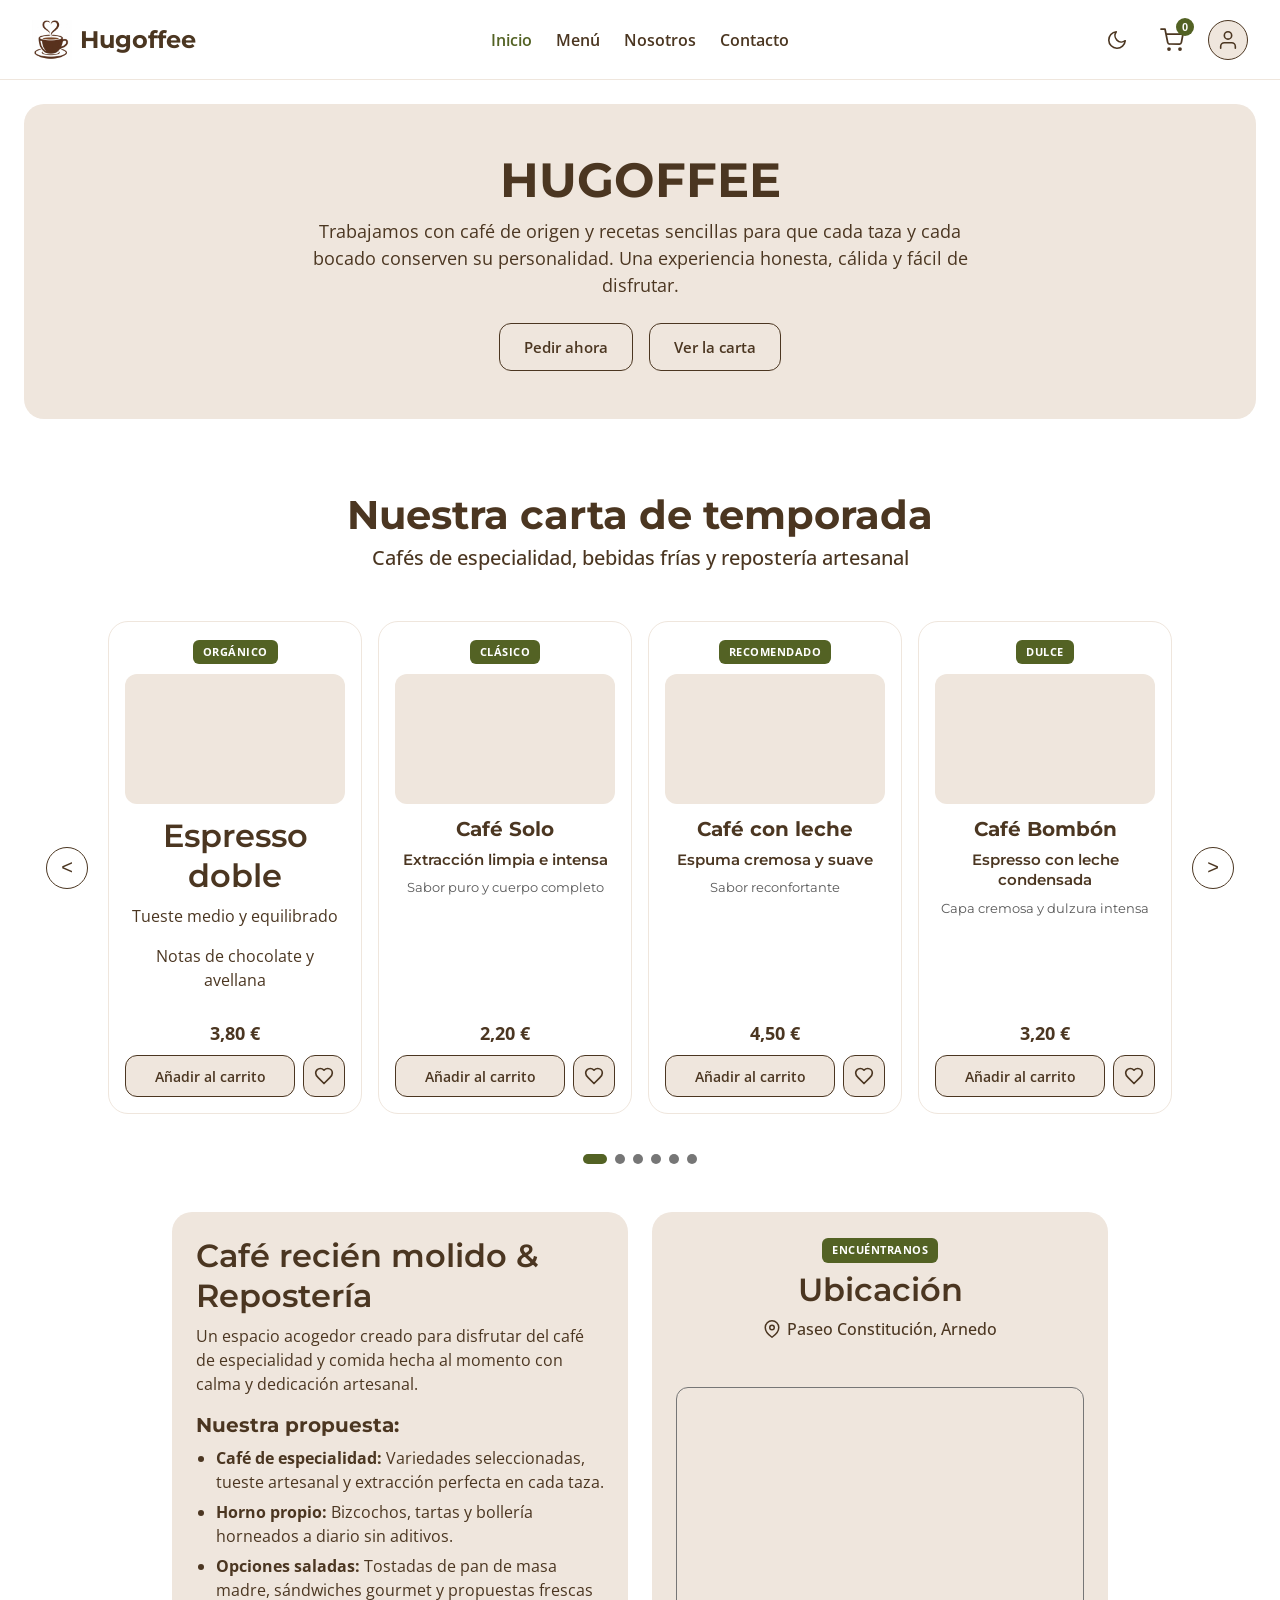
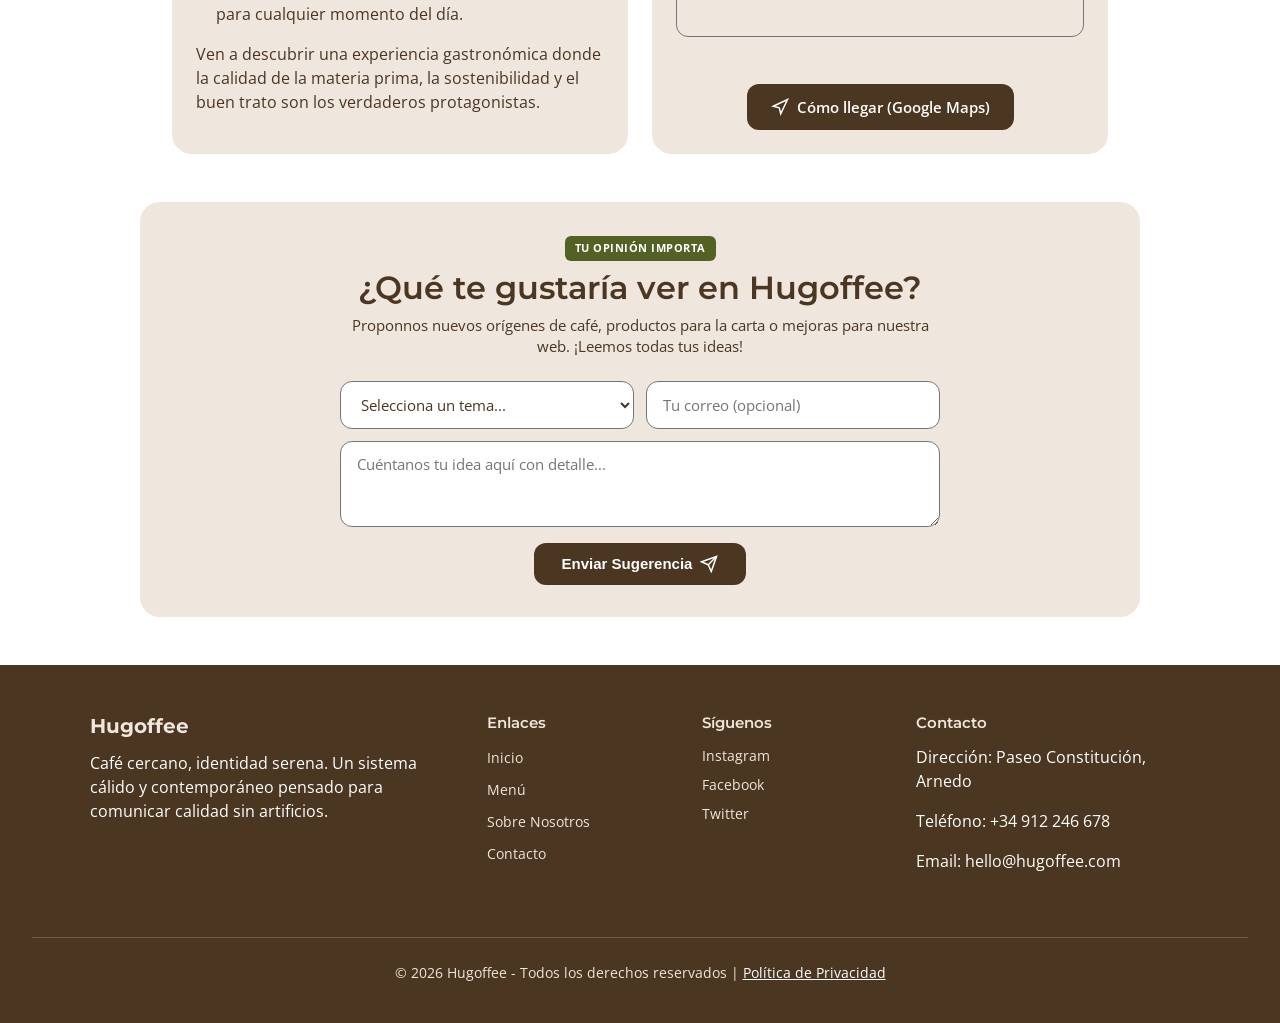
==== index.html @ 342b0dbc "aa to aaa" ====
<!doctype html>
<html lang="es">
  <head>
    <meta charset="UTF-8" />
    <meta name="viewport" content="width=device-width, initial-scale=1.0" />
    <meta
      name="description"
      content="Hugoffee: cafetería de especialidad en Arnedo con cafés de origen, repostería artesanal y opciones saladas."
    />
    <title>Hugoffee - Café cercano, identidad serena</title>
    <link rel="icon" href="/Imagenes/logo.jpg" type="image/x-icon" />
    <link rel="stylesheet" href="/css/styles.css" />
    <link rel="preconnect" href="https://fonts.googleapis.com" />
    <link rel="preconnect" href="https://fonts.gstatic.com" crossorigin />
    <link
      href="https://fonts.googleapis.com/css2?family=Montserrat:wght@500;600;700&family=Open+Sans:wght@400;500;600;700&display=swap"
      rel="stylesheet"
    />
    <style>
      .sr-only {
        position: absolute;
        width: 1px;
        height: 1px;
        padding: 0;
        margin: -1px;
        overflow: hidden;
        clip: rect(0, 0, 0, 0);
        white-space: nowrap;
        border: 0;
      }
    </style>
    <script src="/js/auth.js" defer></script>
    <script src="/js/main.js" defer></script>
    <script src="/js/modoOscuro.js" defer></script>
  </head>
  <body>
    <a href="#main-content" class="skip-link">Saltar al contenido principal</a>

    <header class="header">
      <div class="logo-container">
        <a href="index.html" class="logo-link">
          <img src="/Imagenes/logo.jpg" alt="Logo Hugoffee" class="logo-icon" />
          <span class="brand-name">Hugoffee</span>
        </a>
      </div>

      <nav class="main-nav">
        <a href="index.html" class="active">Inicio</a>
        <a href="menu.html">Menú</a>
        <a href="index.html#nosotros">Nosotros</a>
        <a href="index.html#contacto">Contacto</a>
      </nav>

      <div class="user-actions">
        <button
          class="theme-toggle-button"
          id="themeToggleBtn"
          aria-label="Cambiar modo oscuro/claro"
          title="Cambiar tema"
        >
          <svg
            id="moonIcon"
            class="theme-icon"
            width="22"
            height="22"
            viewBox="0 0 24 24"
            fill="none"
            stroke="#4B3621"
            stroke-width="1.75"
            stroke-linecap="round"
            stroke-linejoin="round"
          >
            <path d="M21 12.79A9 9 0 1 1 11.21 3 7 7 0 0 0 21 12.79z"></path>
          </svg>
          <svg
            id="sunIcon"
            class="theme-icon"
            width="22"
            height="22"
            viewBox="0 0 24 24"
            fill="none"
            stroke="#4B3621"
            stroke-width="1.75"
            stroke-linecap="round"
            stroke-linejoin="round"
            style="display: none"
          >
            <circle cx="12" cy="12" r="5"></circle>
            <line x1="12" y1="1" x2="12" y2="3"></line>
            <line x1="12" y1="21" x2="12" y2="23"></line>
            <line x1="4.22" y1="4.22" x2="5.64" y2="5.64"></line>
            <line x1="18.36" y1="18.36" x2="19.78" y2="19.78"></line>
            <line x1="1" y1="12" x2="3" y2="12"></line>
            <line x1="21" y1="12" x2="23" y2="12"></line>
            <line x1="4.22" y1="19.78" x2="5.64" y2="18.36"></line>
            <line x1="18.36" y1="5.64" x2="19.78" y2="4.22"></line>
          </svg>
        </button>

        <button
          class="cart-button"
          id="cartButton"
          aria-label="Carrito de compras"
        >
          <svg
            width="24"
            height="24"
            viewBox="0 0 24 24"
            fill="none"
            stroke="#4B3621"
            stroke-width="1.75"
            stroke-linecap="round"
            stroke-linejoin="round"
          >
            <circle cx="9" cy="21" r="1"></circle>
            <circle cx="20" cy="21" r="1"></circle>
            <path
              d="M1 1h4l2.68 13.39a2 2 0 0 0 2 1.61h9.72a2 2 0 0 0 2-1.61L23 6H6"
            ></path>
          </svg>
          <span class="cart-badge" id="cartCount">0</span>
        </button>

        <div class="user-menu-container">
          <button
            id="userBtn"
            class="user-profile-button"
            aria-label="Cuenta de usuario"
            title="Cuenta de usuario"
          >
            <svg
              width="22"
              height="22"
              viewBox="0 0 24 24"
              fill="none"
              stroke="#4B3621"
              stroke-width="1.75"
              stroke-linecap="round"
              stroke-linejoin="round"
            >
              <path d="M20 21v-2a4 4 0 0 0-4-4H8a4 4 0 0 0-4 4v2"></path>
              <circle cx="12" cy="7" r="4"></circle>
            </svg>
          </button>

          <div id="userDropdown" class="user-dropdown">
            <div class="user-dropdown-header">
              <span id="userNameDisplay">Hola, Usuario</span>
            </div>
            <div class="user-dropdown-divider"></div>
            <a href="compras.html" class="dropdown-item">Compras anteriores</a>
            <button id="logoutBtn" class="dropdown-item logout">
              Cerrar Sesión
            </button>
          </div>
        </div>
      </div>
    </header>

    <main id="main-content" tabindex="-1">
      <section class="hero-section">
        <div class="hero-content">
          <h1>HUGOFFEE</h1>
          <p class="hero-subtitle">
            Trabajamos con café de origen y recetas sencillas para que cada taza
            y cada bocado conserven su personalidad. Una experiencia honesta,
            cálida y fácil de disfrutar.
          </p>
          <div class="hero-buttons">
            <a href="menu.html" class="btn-secondary">Pedir ahora</a>
            <a href="menu.html" class="btn-secondary">Ver la carta</a>
          </div>
        </div>
      </section>

      <section class="specialties-section" id="menu">
        <h2>Nuestra carta de temporada</h2>
        <p class="section-subtitle">
          Cafés de especialidad, bebidas frías y repostería artesanal
        </p>

        <div class="carousel-container">
          <button
            class="carousel-arrow prev"
            id="prevBtn"
            aria-label="Anterior"
          >
            &lt;
          </button>

          <div class="carousel-grid" id="carouselGrid">
            <article class="product-card">
              <div class="badge-container">
                <span class="badge">ORGÁNICO</span>
              </div>
              <div class="product-image-placeholder"></div>
              <h3>Espresso doble</h3>
              <p class="product-desc">Tueste medio y equilibrado</p>
              <p class="product-notes">Notas de chocolate y avellana</p>
              <div class="card-footer">
                <p class="product-price">3,80 €</p>
                <div class="card-actions">
                  <button
                    class="btn-add"
                    data-id="espresso-doble"
                    data-title="Espresso doble"
                    data-price="3.80"
                  >
                    Añadir al carrito
                  </button>
                  <button
                    class="btn-fav"
                    data-name="Espresso doble"
                    aria-label="Añadir a favoritos"
                  >
                    <svg
                      width="20"
                      height="20"
                      viewBox="0 0 24 24"
                      fill="none"
                      stroke="#4B3621"
                      stroke-width="2"
                      stroke-linecap="round"
                      stroke-linejoin="round"
                    >
                      <path
                        d="M19 14c1.49-1.46 3-3.21 3-5.5A5.5 5.5 0 0 0 16.5 3c-1.76 0-3 .5-4.5 2-1.5-1.5-2.74-2-4.5-2A5.5 5.5 0 0 0 2 8.5c0 2.3 1.5 4.05 3 5.5l7 7Z"
                      ></path>
                    </svg>
                  </button>
                </div>
              </div>
            </article>

            <article class="product-card">
              <div class="badge-container">
                <span class="badge">CLÁSICO</span>
              </div>
              <div class="product-image-placeholder"></div>
              <h4>Café Solo</h4>
              <h5>Extracción limpia e intensa</h5>
              <h6>Sabor puro y cuerpo completo</h6>
              <div class="card-footer">
                <p class="product-price">2,20 €</p>
                <div class="card-actions">
                  <button
                    class="btn-add"
                    data-id="cafe-solo"
                    data-title="Café Solo"
                    data-price="2.20"
                  >
                    Añadir al carrito
                  </button>
                  <button
                    class="btn-fav"
                    data-name="Café Solo"
                    aria-label="Añadir a favoritos"
                  >
                    <svg
                      width="20"
                      height="20"
                      viewBox="0 0 24 24"
                      fill="none"
                      stroke="#4B3621"
                      stroke-width="2"
                      stroke-linecap="round"
                      stroke-linejoin="round"
                    >
                      <path
                        d="M19 14c1.49-1.46 3-3.21 3-5.5A5.5 5.5 0 0 0 16.5 3c-1.76 0-3 .5-4.5 2-1.5-1.5-2.74-2-4.5-2A5.5 5.5 0 0 0 2 8.5c0 2.3 1.5 4.05 3 5.5l7 7Z"
                      ></path>
                    </svg>
                  </button>
                </div>
              </div>
            </article>

            <article class="product-card">
              <div class="badge-container">
                <span class="badge">RECOMENDADO</span>
              </div>
              <div class="product-image-placeholder"></div>
              <h4>Café con leche</h4>
              <h5>Espuma cremosa y suave</h5>
              <h6>Sabor reconfortante</h6>
              <div class="card-footer">
                <p class="product-price">4,50 €</p>
                <div class="card-actions">
                  <button
                    class="btn-add"
                    data-id="cafe-con-leche"
                    data-title="Café con leche"
                    data-price="4.50"
                  >
                    Añadir al carrito
                  </button>
                  <button
                    class="btn-fav"
                    data-name="Café con leche"
                    aria-label="Añadir a favoritos"
                  >
                    <svg
                      width="20"
                      height="20"
                      viewBox="0 0 24 24"
                      fill="none"
                      stroke="#4B3621"
                      stroke-width="2"
                      stroke-linecap="round"
                      stroke-linejoin="round"
                    >
                      <path
                        d="M19 14c1.49-1.46 3-3.21 3-5.5A5.5 5.5 0 0 0 16.5 3c-1.76 0-3 .5-4.5 2-1.5-1.5-2.74-2-4.5-2A5.5 5.5 0 0 0 2 8.5c0 2.3 1.5 4.05 3 5.5l7 7Z"
                      ></path>
                    </svg>
                  </button>
                </div>
              </div>
            </article>

            <article class="product-card">
              <div class="badge-container">
                <span class="badge">DULCE</span>
              </div>
              <div class="product-image-placeholder"></div>
              <h4>Café Bombón</h4>
              <h5>Espresso con leche condensada</h5>
              <h6>Capa cremosa y dulzura intensa</h6>
              <div class="card-footer">
                <p class="product-price">3,20 €</p>
                <div class="card-actions">
                  <button
                    class="btn-add"
                    data-id="cafe-bombon"
                    data-title="Café Bombón"
                    data-price="3.20"
                  >
                    Añadir al carrito
                  </button>
                  <button
                    class="btn-fav"
                    data-name="Café Bombón"
                    aria-label="Añadir a favoritos"
                  >
                    <svg
                      width="20"
                      height="20"
                      viewBox="0 0 24 24"
                      fill="none"
                      stroke="#4B3621"
                      stroke-width="2"
                      stroke-linecap="round"
                      stroke-linejoin="round"
                    >
                      <path
                        d="M19 14c1.49-1.46 3-3.21 3-5.5A5.5 5.5 0 0 0 16.5 3c-1.76 0-3 .5-4.5 2-1.5-1.5-2.74-2-4.5-2A5.5 5.5 0 0 0 2 8.5c0 2.3 1.5 4.05 3 5.5l7 7Z"
                      ></path>
                    </svg>
                  </button>
                </div>
              </div>
            </article>

            <article class="product-card">
              <div class="badge-container"></div>
              <div class="product-image-placeholder"></div>
              <h4>Macchiato</h4>
              <h5>Espresso cortado con mancha de leche</h5>
              <h6>Intenso con toque suave</h6>
              <div class="card-footer">
                <p class="product-price">2,80 €</p>
                <div class="card-actions">
                  <button
                    class="btn-add"
                    data-id="macchiato"
                    data-title="Macchiato"
                    data-price="2.80"
                  >
                    Añadir al carrito
                  </button>
                  <button
                    class="btn-fav"
                    data-name="Macchiato"
                    aria-label="Añadir a favoritos"
                  >
                    <svg
                      width="20"
                      height="20"
                      viewBox="0 0 24 24"
                      fill="none"
                      stroke="#4B3621"
                      stroke-width="2"
                      stroke-linecap="round"
                      stroke-linejoin="round"
                    >
                      <path
                        d="M19 14c1.49-1.46 3-3.21 3-5.5A5.5 5.5 0 0 0 16.5 3c-1.76 0-3 .5-4.5 2-1.5-1.5-2.74-2-4.5-2A5.5 5.5 0 0 0 2 8.5c0 2.3 1.5 4.05 3 5.5l7 7Z"
                      ></path>
                    </svg>
                  </button>
                </div>
              </div>
            </article>

            <article class="product-card">
              <div class="badge-container">
                <span class="badge">ESPECIAL</span>
              </div>
              <div class="product-image-placeholder"></div>
              <h4>Frappuccino Chocolate</h4>
              <h5>Batido helado con sirope y nata</h5>
              <h6>Topping de virutas de chocolate</h6>
              <div class="card-footer">
                <p class="product-price">5,20 €</p>
                <div class="card-actions">
                  <button
                    class="btn-add"
                    data-id="frappuccino-chocolate"
                    data-title="Frappuccino Chocolate"
                    data-price="5.20"
                  >
                    Añadir al carrito
                  </button>
                  <button
                    class="btn-fav"
                    data-name="Frappuccino Chocolate"
                    aria-label="Añadir a favoritos"
                  >
                    <svg
                      width="20"
                      height="20"
                      viewBox="0 0 24 24"
                      fill="none"
                      stroke="#4B3621"
                      stroke-width="2"
                      stroke-linecap="round"
                      stroke-linejoin="round"
                    >
                      <path
                        d="M19 14c1.49-1.46 3-3.21 3-5.5A5.5 5.5 0 0 0 16.5 3c-1.76 0-3 .5-4.5 2-1.5-1.5-2.74-2-4.5-2A5.5 5.5 0 0 0 2 8.5c0 2.3 1.5 4.05 3 5.5l7 7Z"
                      ></path>
                    </svg>
                  </button>
                </div>
              </div>
            </article>

            <article class="product-card">
              <div class="badge-container">
                <span class="badge">TOP VENTAS</span>
              </div>
              <div class="product-image-placeholder"></div>
              <h4>Frappuccino Galleta</h4>
              <h5>Base helada de galleta artesanal</h5>
              <h6>Crujiente de trozos de galleta</h6>
              <div class="card-footer">
                <p class="product-price">5,50 €</p>
                <div class="card-actions">
                  <button
                    class="btn-add"
                    data-id="frappuccino-galleta"
                    data-title="Frappuccino Galleta"
                    data-price="5.50"
                  >
                    Añadir al carrito
                  </button>
                  <button
                    class="btn-fav"
                    data-name="Frappuccino Galleta"
                    aria-label="Añadir a favoritos"
                  >
                    <svg
                      width="20"
                      height="20"
                      viewBox="0 0 24 24"
                      fill="none"
                      stroke="#4B3621"
                      stroke-width="2"
                      stroke-linecap="round"
                      stroke-linejoin="round"
                    >
                      <path
                        d="M19 14c1.49-1.46 3-3.21 3-5.5A5.5 5.5 0 0 0 16.5 3c-1.76 0-3 .5-4.5 2-1.5-1.5-2.74-2-4.5-2A5.5 5.5 0 0 0 2 8.5c0 2.3 1.5 4.05 3 5.5l7 7Z"
                      ></path>
                    </svg>
                  </button>
                </div>
              </div>
            </article>

            <article class="product-card">
              <div class="badge-container">
                <span class="badge">SALADO</span>
              </div>
              <div class="product-image-placeholder"></div>
              <h4>Sándwich Mixto</h4>
              <h5>Pan tostado con mantequilla</h5>
              <h6>Jamón cocido y queso fundido</h6>
              <div class="card-footer">
                <p class="product-price">4,80 €</p>
                <div class="card-actions">
                  <button
                    class="btn-add"
                    data-id="sandwich-mixto"
                    data-title="Sándwich Mixto"
                    data-price="4.80"
                  >
                    Añadir al carrito
                  </button>
                  <button
                    class="btn-fav"
                    data-name="Sándwich Mixto"
                    aria-label="Añadir a favoritos"
                  >
                    <svg
                      width="20"
                      height="20"
                      viewBox="0 0 24 24"
                      fill="none"
                      stroke="#4B3621"
                      stroke-width="2"
                      stroke-linecap="round"
                      stroke-linejoin="round"
                    >
                      <path
                        d="M19 14c1.49-1.46 3-3.21 3-5.5A5.5 5.5 0 0 0 16.5 3c-1.76 0-3 .5-4.5 2-1.5-1.5-2.74-2-4.5-2A5.5 5.5 0 0 0 2 8.5c0 2.3 1.5 4.05 3 5.5l7 7Z"
                      ></path>
                    </svg>
                  </button>
                </div>
              </div>
            </article>

            <article class="product-card">
              <div class="badge-container">
                <span class="badge">HORNEADO</span>
              </div>
              <div class="product-image-placeholder"></div>
              <h4>Napolitana de Chocolate</h4>
              <h5>Masa hojaldrada crujiente</h5>
              <h6>Relleno fundente de chocolate</h6>
              <div class="card-footer">
                <p class="product-price">2,90 €</p>
                <div class="card-actions">
                  <button
                    class="btn-add"
                    data-id="napolitana-chocolate"
                    data-title="Napolitana de Chocolate"
                    data-price="2.90"
                  >
                    Añadir al carrito
                  </button>
                  <button
                    class="btn-fav"
                    data-name="Napolitana de Chocolate"
                    aria-label="Añadir a favoritos"
                  >
                    <svg
                      width="20"
                      height="20"
                      viewBox="0 0 24 24"
                      fill="none"
                      stroke="#4B3621"
                      stroke-width="2"
                      stroke-linecap="round"
                      stroke-linejoin="round"
                    >
                      <path
                        d="M19 14c1.49-1.46 3-3.21 3-5.5A5.5 5.5 0 0 0 16.5 3c-1.76 0-3 .5-4.5 2-1.5-1.5-2.74-2-4.5-2A5.5 5.5 0 0 0 2 8.5c0 2.3 1.5 4.05 3 5.5l7 7Z"
                      ></path>
                    </svg>
                  </button>
                </div>
              </div>
            </article>

            <article class="product-card">
              <div class="badge-container">
                <span class="badge">ARTESANAL</span>
              </div>
              <div class="product-image-placeholder"></div>
              <h4>Brownie con Nueces</h4>
              <h5>Bizcocho denso e intenso</h5>
              <h6>Nueces crujientes y chocolate puro</h6>
              <div class="card-footer">
                <p class="product-price">3,50 €</p>
                <div class="card-actions">
                  <button
                    class="btn-add"
                    data-id="brownie-nueces"
                    data-title="Brownie con Nueces"
                    data-price="3.50"
                  >
                    Añadir al carrito
                  </button>
                  <button
                    class="btn-fav"
                    data-name="Brownie con Nueces"
                    aria-label="Añadir a favoritos"
                  >
                    <svg
                      width="20"
                      height="20"
                      viewBox="0 0 24 24"
                      fill="none"
                      stroke="#4B3621"
                      stroke-width="2"
                      stroke-linecap="round"
                      stroke-linejoin="round"
                    >
                      <path
                        d="M19 14c1.49-1.46 3-3.21 3-5.5A5.5 5.5 0 0 0 16.5 3c-1.76 0-3 .5-4.5 2-1.5-1.5-2.74-2-4.5-2A5.5 5.5 0 0 0 2 8.5c0 2.3 1.5 4.05 3 5.5l7 7Z"
                      ></path>
                    </svg>
                  </button>
                </div>
              </div>
            </article>

            <article class="product-card">
              <div class="badge-container">
                <span class="badge">RECOMENDADO</span>
              </div>
              <div class="product-image-placeholder"></div>
              <h4>Cruasán de Mantequilla</h4>
              <h5>Hojaldre tradicional horneado</h5>
              <h6>Capa exterior dorada y crujiente</h6>
              <div class="card-footer">
                <p class="product-price">2,40 €</p>
                <div class="card-actions">
                  <button
                    class="btn-add"
                    data-id="cruasan-mantequilla"
                    data-title="Cruasán de Mantequilla"
                    data-price="2.40"
                  >
                    Añadir al carrito
                  </button>
                  <button
                    class="btn-fav"
                    data-name="Cruasán de Mantequilla"
                    aria-label="Añadir a favoritos"
                  >
                    <svg
                      width="20"
                      height="20"
                      viewBox="0 0 24 24"
                      fill="none"
                      stroke="#4B3621"
                      stroke-width="2"
                      stroke-linecap="round"
                      stroke-linejoin="round"
                    >
                      <path
                        d="M19 14c1.49-1.46 3-3.21 3-5.5A5.5 5.5 0 0 0 16.5 3c-1.76 0-3 .5-4.5 2-1.5-1.5-2.74-2-4.5-2A5.5 5.5 0 0 0 2 8.5c0 2.3 1.5 4.05 3 5.5l7 7Z"
                      ></path>
                    </svg>
                  </button>
                </div>
              </div>
            </article>
          </div>

          <button
            class="carousel-arrow next"
            id="nextBtn"
            aria-label="Siguiente"
          >
            &gt;
          </button>
        </div>

        <div class="carousel-dots" id="carouselDots">
          <span class="dot active"></span>
          <span class="dot"></span>
          <span class="dot"></span>
          <span class="dot"></span>
          <span class="dot"></span>
          <span class="dot"></span>
        </div>
      </section>

      <section class="info-section" id="nosotros">
        <article class="story-box">
          <h3>Café recién molido & Repostería</h3>
          <p>
            Un espacio acogedor creado para disfrutar del café de especialidad y
            comida hecha al momento con calma y dedicación artesanal.
          </p>

          <h4>Nuestra propuesta:</h4>
          <ul>
            <li>
              <strong>Café de especialidad:</strong> Variedades seleccionadas,
              tueste artesanal y extracción perfecta en cada taza.
            </li>
            <li>
              <strong>Horno propio:</strong> Bizcochos, tartas y bollería
              horneados a diario sin aditivos.
            </li>
            <li>
              <strong>Opciones saladas:</strong> Tostadas de pan de masa madre,
              sándwiches gourmet y propuestas frescas para cualquier momento del
              día.
            </li>
          </ul>

          <p>
            Ven a descubrir una experiencia gastronómica donde la calidad de la
            materia prima, la sostenibilidad y el buen trato son los verdaderos
            protagonistas.
          </p>
        </article>

        <section class="location-card">
          <div class="location-header">
            <span class="location-badge">Encuéntranos</span>
            <h2>Ubicación</h2>
            <p class="location-address">
              <svg
                width="18"
                height="18"
                viewBox="0 0 24 24"
                fill="none"
                stroke="currentColor"
                stroke-width="2"
              >
                <path d="M21 10c0 7-9 13-9 13s-9-6-9-13a9 9 0 0 1 18 0z"></path>
                <circle cx="12" cy="10" r="3"></circle>
              </svg>
              Paseo Constitución, Arnedo
            </p>
          </div>

          <div class="map-container">
            <iframe
              src="https://www.google.com/maps/embed?pb=!1m18!1m12!1m3!1d2959.088628905273!2d-2.102634423381447!3d42.22324704306353!2m3!1f0!0f0!3f0!3m2!1i1024!2i768!4f13.1!3m3!1m2!1s0xd5abbb18bb3774b%3A0xc36262b9a7c385ec!2sPaseo%20Constitución%2C%2026580%20Arnedo%2C%20La%20Rioja!5e0!3m2!1ses!2ses!4v1700000000000!5m2!1ses!2ses"
              width="100%"
              height="100%"
              style="border: 0"
              allowfullscreen=""
              loading="lazy"
              referrerpolicy="no-referrer-when-downgrade"
              title="Mapa de ubicación en Paseo Constitución, Arnedo"
            ></iframe>
          </div>

          <div class="location-actions">
            <a
              href="https://maps.google.com/?q=Paseo+Constitución,+Arnedo"
              target="_blank"
              rel="noopener noreferrer"
              class="btn-directions"
            >
              <svg
                width="18"
                height="18"
                viewBox="0 0 24 24"
                fill="none"
                stroke="currentColor"
                stroke-width="2"
              >
                <polygon points="3 11 22 2 13 21 11 13 3 11"></polygon>
              </svg>
              Cómo llegar (Google Maps)
            </a>
          </div>
        </section>
      </section>

      <section class="suggestions-card">
        <div class="suggestions-content">
          <span class="suggestions-badge">Tu opinión importa</span>
          <h2>¿Qué te gustaría ver en Hugoffee?</h2>
          <p>
            Proponnos nuevos orígenes de café, productos para la carta o mejoras
            para nuestra web. ¡Leemos todas tus ideas!
          </p>

          <form id="suggestionForm" class="suggestion-form">
            <div class="form-row">
              <label for="suggestionCategory" class="sr-only"
                >Categoría de sugerencia</label
              >
              <select
                id="suggestionCategory"
                required
                aria-label="Categoría de sugerencia"
              >
                <option value="" disabled selected>
                  Selecciona un tema...
                </option>
                <option value="cafe">Nuevo tipo/origen de café</option>
                <option value="comida">Comidas o acompañamientos</option>
                <option value="web">Mejora de la página web</option>
                <option value="otro">Otra sugerencia</option>
              </select>

              <label for="suggestionEmail" class="sr-only"
                >Correo electrónico opcional</label
              >
              <input
                type="email"
                id="suggestionEmail"
                placeholder="Tu correo (opcional)"
                aria-label="Correo electrónico opcional"
              />
            </div>

            <div class="form-row">
              <label for="suggestionText" class="sr-only"
                >Texto de la sugerencia</label
              >
              <textarea
                id="suggestionText"
                rows="3"
                placeholder="Cuéntanos tu idea aquí con detalle..."
                required
                aria-label="Texto de la sugerencia"
              ></textarea>
            </div>

            <button type="submit" id="suggestionBtn">
              <span>Enviar Sugerencia</span>
              <svg
                width="18"
                height="18"
                viewBox="0 0 24 24"
                fill="none"
                stroke="currentColor"
                stroke-width="2"
              >
                <line x1="22" y1="2" x2="11" y2="13"></line>
                <polygon points="22 2 15 22 11 13 2 9 22 2"></polygon>
              </svg>
            </button>
            <p
              id="suggestionMessage"
              class="suggestion-message"
              aria-live="polite"
            ></p>
          </form>
        </div>
      </section>
    </main>

    <div id="cartOverlay" class="cart-overlay"></div>
    <aside id="cartDrawer" class="cart-drawer">
      <div class="cart-header">
        <h3>Tu Carrito</h3>
      </div>
      <div id="cartItems" class="cart-body">
        <div class="cart-empty-container">
          <p class="cart-empty">Tu carrito está vacío</p>
        </div>
      </div>
      <div class="cart-footer">
        <div class="cart-total">
          <span>Total:</span>
          <span id="cartTotal">0,00 €</span>
        </div>
        <button class="btn-primary cart-checkout-btn">Tramitar Pedido</button>
      </div>
    </aside>

    <footer class="footer">
      <div class="footer-columns">
        <div class="footer-col brand-col">
          <h4>Hugoffee</h4>
          <p>
            Café cercano, identidad serena. Un sistema cálido y contemporáneo
            pensado para comunicar calidad sin artificios.
          </p>
        </div>

        <div class="footer-col">
          <h5>Enlaces</h5>
          <ul>
            <li><a href="index.html">Inicio</a></li>
            <li><a href="menu.html">Menú</a></li>
            <li><a href="index.html#nosotros">Sobre Nosotros</a></li>
            <li><a href="index.html#contacto">Contacto</a></li>
          </ul>
        </div>

        <div class="footer-col">
          <h5>Síguenos</h5>
          <div class="social-links">
            <a href="#">Instagram</a>
            <a href="#">Facebook</a>
            <a href="#">Twitter</a>
          </div>
        </div>

        <div class="footer-col">
          <h5>Contacto</h5>
          <p>Dirección: Paseo Constitución, Arnedo</p>
          <p>Teléfono: +34 912 246 678</p>
          <p>Email: hello@hugoffee.com</p>
        </div>
      </div>

      <div class="footer-bottom">
        <p>
          © 2026 Hugoffee - Todos los derechos reservados |
          <a href="#privacidad">Política de Privacidad</a>
        </p>
      </div>
    </footer>
  </body>
</html>
---- css/styles.css ----
@import url('https://fonts.googleapis.com/css2?family=Montserrat:wght@500;600;700&family=Open+Sans:wght@400;500;600;700&display=swap');

:root {
  --color-primary: #4B3621;
  --color-primary-hover: #2E2115;
  --color-secondary: #EFE6DD;
  --color-base: #FFFFFF;
  --color-accent: #536224;
  --color-muted: #767676;
  --color-text-body: #4B3621;
  --font-heading: 'Montserrat', sans-serif;
  --font-body: 'Open Sans', sans-serif;
  --space-xs: 8px;
  --space-sm: 12px;
  --space-md: 16px;
  --space-lg: 24px;
  --space-xl: 32px;
  --space-2xl: 48px;
  --space-section: 72px;
  --radius-sm: 6px;
  --radius-md: 12px;
  --radius-lg: 20px;
}

* {
  box-sizing: border-box;
  margin: 0;
  padding: 0;
}

html, body {
  scrollbar-width: none;
  -ms-overflow-style: none;
}

html::-webkit-scrollbar,
body::-webkit-scrollbar {
  display: none;
}

body {
  display: flex;
  flex-direction: column;
  min-height: 100vh;
  font-family: var(--font-body);
  font-size: 16px;
  line-height: 1.5;
  color: var(--color-text-body);
  background-color: var(--color-base);
  -webkit-font-smoothing: antialiased;
}

h1, h2, h3, h4, h5, h6 {
  font-family: var(--font-heading);
  color: var(--color-primary);
  margin-bottom: var(--space-xs);
}

h1 {
  font-size: 48px;
  font-weight: 700;
  line-height: 1.2;
}

h2 {
  font-size: 40px;
  font-weight: 700;
  line-height: 1.2;
}

h3 {
  font-size: 32px;
  font-weight: 600;
  line-height: 1.25;
}

h4 {
  font-size: 20px;
  font-weight: 700;
  line-height: 1.3;
}

h5 {
  font-size: 15px;
  font-weight: 600;
  line-height: 1.35;
  color: var(--color-primary);
}

h6 {
  font-size: 13px;
  font-weight: 400;
  line-height: 1.4;
  color: #595959;
}

p {
  margin-bottom: var(--space-md);
}

a {
  color: inherit;
  text-decoration: none;
}

.btn-primary, .btn-secondary, .btn-add {
  display: inline-flex;
  align-items: center;
  justify-content: center;
  font-family: var(--font-body);
  font-size: 15px;
  font-weight: 600;
  border-radius: var(--radius-md);
  padding: 12px 24px;
  min-height: 48px;
  cursor: pointer;
  transition: all 0.2s ease-in-out;
  border: none;
  text-align: center;
}

.btn-primary {
  background-color: var(--color-primary);
  color: var(--color-base);
}

.btn-primary:hover {
  background-color: var(--color-primary-hover);
}

.btn-secondary {
  background-color: var(--color-secondary);
  color: var(--color-primary);
  border: 1.5px solid var(--color-primary);
}

.btn-secondary:hover {
  background-color: var(--color-primary);
  color: var(--color-base);
}

.btn-add {
  background-color: var(--color-secondary);
  color: var(--color-primary);
  padding: 8px 12px;
  min-height: 42px;
  font-size: 14px;
  border: 1.5px solid var(--color-primary);
  flex: 1;
}

.btn-add:hover {
  background-color: var(--color-primary);
  color: var(--color-base);
}

.card-actions {
  display: flex;
  align-items: center;
  gap: var(--space-xs);
  width: 100%;
}

.btn-fav {
  background-color: var(--color-secondary);
  border: 1.5px solid var(--color-primary);
  border-radius: var(--radius-md);
  width: 42px;
  height: 42px;
  display: flex;
  align-items: center;
  justify-content: center;
  cursor: pointer;
  flex-shrink: 0;
  transition: all 0.2s ease;
}

.btn-fav svg {
  shape-rendering: geometricPrecision;
  stroke: var(--color-primary);
  fill: none;
  transition: all 0.2s ease;
}

.btn-fav:hover {
  background-color: var(--color-base);
}

.btn-fav.active {
  border-color: var(--color-accent);
  background-color: var(--color-base);
}

.btn-fav.active svg {
  fill: var(--color-accent) !important;
  stroke: var(--color-accent) !important;
}

.badge-container {
  min-height: 28px;
  display: flex;
  align-items: center;
  justify-content: center;
  margin-bottom: var(--space-xs);
  width: 100%;
}

.badge {
  display: inline-block;
  background-color: var(--color-accent);
  color: var(--color-base);
  font-size: 11px;
  font-weight: 700;
  text-transform: uppercase;
  padding: 4px 10px;
  border-radius: var(--radius-sm);
  letter-spacing: 0.5px;
}

input[type="email"], input[type="text"] {
  width: 100%;
  padding: 12px 16px;
  font-family: var(--font-body);
  font-size: 16px;
  color: var(--color-primary);
  background-color: var(--color-base);
  border: 1.5px solid var(--color-muted);
  border-radius: var(--radius-md);
  outline: none;
  transition: border-color 0.2s ease, box-shadow 0.2s ease;
}

input[type="email"]:focus, input[type="text"]:focus {
  border-color: var(--color-accent);
  box-shadow: 0 0 0 2px var(--color-accent);
}

.header {
  display: grid;
  grid-template-columns: 1fr auto 1fr;
  align-items: center;
  min-height: 80px;
  padding: var(--space-md) var(--space-xl);
  background-color: var(--color-base);
  border-bottom: 1px solid var(--color-secondary);
  position: sticky;
  top: 0;
  z-index: 100;
}

.logo-container {
  display: flex;
  align-items: center;
  gap: var(--space-xs);
  justify-content: flex-start;
}

.logo-link {
  display: flex;
  align-items: center;
  gap: var(--space-xs);
  text-decoration: none;
  color: inherit;
}

.logo-icon {
  width: 40px;
  height: 40px;
  object-fit: contain;
}

.brand-name {
  font-family: var(--font-heading);
  font-size: 24px;
  font-weight: 700;
  color: var(--color-primary);
}

.main-nav {
  display: flex;
  gap: var(--space-lg);
  justify-content: center;
}

.main-nav a {
  font-weight: 600;
  color: var(--color-primary);
  transition: color 0.2s ease;
}

.main-nav a:hover,
.main-nav a.active {
  color: var(--color-accent);
}

.user-actions {
  display: flex;
  align-items: center;
  justify-content: flex-end;
  gap: var(--space-md);
}

.search-box {
  width: 200px;
}

.search-input {
  width: 100%;
  padding: 8px 12px;
  font-size: 14px;
}

.search-hidden {
  visibility: hidden;
  pointer-events: none;  
}

.theme-toggle-button {
  background: transparent;
  border: none;
  outline: none;
  cursor: pointer;
  padding: 8px;
  display: flex;
  align-items: center;
  justify-content: center;
  border-radius: var(--radius-sm);
  transition: background-color 0.2s ease;
}

.theme-toggle-button:hover {
  background-color: var(--color-secondary);
}

.theme-icon {
  pointer-events: none;
  transition: stroke 0.2s ease;
}

.cart-button {
  background: none;
  border: none;
  cursor: pointer;
  padding: var(--space-xs);
  display: flex;
  align-items: center;
  justify-content: center;
  border-radius: var(--radius-sm);
  position: relative;
  transition: background-color 0.2s ease;
}

.cart-button:hover {
  background-color: var(--color-secondary);
}

.cart-badge {
  position: absolute;
  top: -2px;
  right: -2px;
  background-color: var(--color-accent);
  color: var(--color-base);
  font-size: 11px;
  font-weight: 700;
  border-radius: 50%;
  width: 18px;
  height: 18px;
  display: flex;
  align-items: center;
  justify-content: center;
}

.user-profile-button {
  background-color: var(--color-secondary);
  border: 1.5px solid var(--color-primary);
  width: 40px;
  height: 40px;
  border-radius: 50%;
  display: flex;
  align-items: center;
  justify-content: center;
  transition: all 0.2s ease;
}

.user-profile-button:hover {
  background-color: var(--color-primary);
}

.user-profile-button:hover svg {
  stroke: var(--color-base);
}

.hero-section {
  background-color: var(--color-secondary);
  padding: var(--space-2xl) var(--space-xl);
  text-align: center;
  border-radius: var(--radius-lg);
  margin: var(--space-lg);
}

.hero-content {
  max-width: 680px;
  margin: 0 auto;
}

.hero-subtitle {
  font-size: 18px;
  color: var(--color-primary);
  margin-bottom: var(--space-lg);
}

.hero-buttons {
  display: flex;
  gap: var(--space-md);
  justify-content: center;
}

.specialties-section {
  padding: var(--space-2xl) var(--space-xl);
  text-align: center;
}

.specialties-section h2 {
  margin-bottom: 4px;
}

.section-subtitle {
  font-size: 20px;
  color: var(--color-primary);
  margin-bottom: var(--space-xl);
  font-weight: 500;
}

.carousel-container {
  display: flex;
  align-items: center;
  gap: var(--space-sm);
  justify-content: center;
  margin-bottom: var(--space-lg);
  position: relative;
}

.carousel-arrow {
  background: var(--color-base);
  border: 1.5px solid var(--color-primary);
  color: var(--color-primary);
  width: 42px;
  height: 42px;
  border-radius: 50%;
  font-size: 20px;
  cursor: pointer;
  display: flex;
  align-items: center;
  justify-content: center;
  transition: all 0.2s ease;
  flex-shrink: 0;
  z-index: 10;
}

.carousel-arrow:hover {
  background: var(--color-primary);
  color: var(--color-base);
}

.carousel-grid {
  display: flex;
  gap: var(--space-md);
  overflow-x: auto;
  scroll-behavior: smooth;
  padding: var(--space-md) var(--space-xs);
  max-width: 1080px;
  scrollbar-width: none;
  align-items: stretch;
}

.carousel-grid::-webkit-scrollbar {
  display: none;
}

.product-card {
  background-color: var(--color-base);
  border: 1px solid var(--color-secondary);
  border-radius: var(--radius-lg);
  padding: var(--space-md);
  text-align: center;
  min-width: 240px;
  flex: 0 0 calc(25% - 12px);
  transition: border-color 0.2s ease, transform 0.2s ease, box-shadow 0.2s ease;
  display: flex;
  flex-direction: column;
  align-items: center;
}

.product-card:hover {
  border-color: var(--color-primary);
  transform: translateY(-3px);
  box-shadow: 0 4px 12px rgba(75, 54, 33, 0.08);
}

.product-image-placeholder {
  width: 100%;
  height: 130px;
  background-color: var(--color-secondary);
  border-radius: var(--radius-md);
  margin-bottom: var(--space-sm);
  flex-shrink: 0;
}

.card-footer {
  margin-top: auto;
  width: 100%;
  padding-top: var(--space-sm);
  display: flex;
  flex-direction: column;
  align-items: center;
}

.product-price {
  font-weight: 700;
  font-size: 18px;
  color: var(--color-primary);
  margin-bottom: var(--space-xs);
}

.carousel-dots {
  display: flex;
  justify-content: center;
  gap: var(--space-xs);
}

.dot {
  width: 10px;
  height: 10px;
  border-radius: 50%;
  background-color: var(--color-muted);
  cursor: pointer;
  transition: all 0.2s ease;
}

.dot.active {
  background-color: var(--color-accent);
  width: 24px;
  border-radius: 5px;
}

.menu-page {
  flex: 1;
  display: flex;
  flex-direction: column;
  align-items: center;
  width: 100%;
  max-width: 1100px;
  margin: 0 auto;
  padding: var(--space-2xl) var(--space-xl);
}

.menu-hero {
  text-align: center;
  max-width: 650px;
  margin: 0 auto var(--space-xl);
}

.menu-hero h1 {
  font-size: 40px;
  margin-bottom: var(--space-xs);
}

.menu-hero p {
  font-size: 17px;
  color: var(--color-primary);
  margin-bottom: 0;
}

.category-selector {
  display: flex;
  justify-content: center;
  align-items: center;
  gap: var(--space-md);
  margin-bottom: var(--space-xl);
  width: 100%;
}

.main-cat-btn {
  display: flex;
  align-items: center;
  gap: var(--space-xs);
  background-color: var(--color-secondary);
  border: 2px solid var(--color-primary);
  color: var(--color-primary);
  padding: 12px 28px;
  border-radius: var(--radius-md);
  font-family: var(--font-heading);
  font-size: 18px;
  font-weight: 600;
  cursor: pointer;
  transition: all 0.2s ease;
}

.main-cat-btn:hover,
.main-cat-btn.active {
  background-color: var(--color-primary);
  color: var(--color-base);
}

.subcategory-wrapper {
  margin-bottom: var(--space-2xl);
  width: 100%;
}

.subcategories-group {
  display: none;
  justify-content: center;
  gap: var(--space-xs);
  flex-wrap: wrap;
}

.subcategories-group.active {
  display: flex;
}

.sub-cat-btn {
  background-color: var(--color-base);
  border: 1.5px solid var(--color-muted);
  color: var(--color-primary);
  padding: 8px 18px;
  border-radius: var(--radius-sm);
  font-family: var(--font-body);
  font-size: 14px;
  font-weight: 600;
  cursor: pointer;
  transition: all 0.2s ease;
}

.sub-cat-btn:hover {
  border-color: var(--color-primary);
}

.sub-cat-btn.active {
  background-color: var(--color-accent);
  border-color: var(--color-accent);
  color: var(--color-base);
}

.products-section {
  display: none;
  margin-bottom: var(--space-2xl);
  width: 100%;
}

.products-section.active {
  display: block;
}

.products-grid {
  display: grid;
  grid-template-columns: repeat(auto-fill, minmax(240px, 1fr));
  gap: var(--space-lg);
  width: 100%;
}

.products-grid .product-card {
  min-width: 0;
  width: 100%;
  flex: initial;
}

.info-section {
  display: grid;
  grid-template-columns: 1fr 1fr;
  gap: var(--space-lg);
  padding: 0 var(--space-xl) var(--space-2xl);
  max-width: 1000px;
  margin: 0 auto;
  width: 100%;
}

.story-box {
  background-color: var(--color-secondary);
  padding: var(--space-lg);
  border-radius: var(--radius-lg);
}

.story-box ul {
  padding-left: 20px;
  margin-bottom: var(--space-md);
}

.story-box li {
  margin-bottom: 6px;
}

.location-card {
  background-color: var(--color-secondary);
  border-radius: var(--radius-lg);
  padding: var(--space-lg);
  width: 100%;
  text-align: center;
  display: flex;
  flex-direction: column;
  justify-content: space-between;
}

.location-badge {
  display: inline-block;
  background-color: var(--color-accent);
  color: var(--color-base);
  font-size: 11px;
  font-weight: 700;
  padding: 4px 10px;
  border-radius: var(--radius-sm);
  margin-bottom: var(--space-xs);
  text-transform: uppercase;
  letter-spacing: 0.5px;
}

.location-card h2 {
  color: var(--color-primary);
  font-size: 32px;
  font-weight: 600;
  margin-bottom: var(--space-xs);
}

.location-address {
  color: var(--color-primary);
  font-size: 16px;
  font-weight: 500;
  display: inline-flex;
  align-items: center;
  justify-content: center;
  gap: 6px;
  margin-bottom: var(--space-md);
}

.map-container {
  width: 100%;
  height: 250px;
  border-radius: var(--radius-md);
  overflow: hidden;
  border: 1px solid var(--color-muted);
}

.location-actions {
  margin-top: var(--space-md);
}

.btn-directions {
  display: inline-flex;
  align-items: center;
  gap: 8px;
  background-color: var(--color-primary);
  color: var(--color-base);
  text-decoration: none;
  padding: 12px 24px;
  border-radius: var(--radius-md);
  font-size: 15px;
  font-weight: 600;
  transition: background-color 0.2s ease, transform 0.2s ease;
}

.btn-directions:hover {
  background-color: var(--color-primary-hover);
  transform: translateY(-2px);
}

.footer {
  margin-top: auto;
  background-color: var(--color-primary);
  color: var(--color-base);
  padding: var(--space-2xl) var(--space-xl) var(--space-lg);
  width: 100%;
}

.footer h4, .footer h5 {
  color: var(--color-secondary);
  margin-bottom: var(--space-sm);
}

.footer-columns {
  display: grid;
  grid-template-columns: 2fr 1fr 1fr 1.5fr;
  gap: var(--space-xl);
  max-width: 1100px;
  margin: 0 auto var(--space-2xl);
}

.footer-col ul {
  list-style: none;
}

.footer-col li {
  margin-bottom: var(--space-xs);
}

.footer-col a {
  color: var(--color-secondary);
  font-size: 14px;
  transition: color 0.2s ease;
}

.footer-col a:hover {
  color: var(--color-base);
}

.social-links {
  display: flex;
  flex-direction: column;
  gap: var(--space-xs);
}

.footer-bottom {
  text-align: center;
  font-size: 14px;
  border-top: 1px solid rgba(239, 230, 221, 0.2);
  padding-top: var(--space-lg);
  color: var(--color-secondary);
}

.footer-bottom a {
  color: var(--color-base);
  text-decoration: underline;
}

@media (max-width: 900px) {
  .header {
    display: flex;
    justify-content: space-between;
  }
  
  .product-card {
    flex: 0 0 calc(50% - 12px);
  }

  .info-section {
    grid-template-columns: 1fr;
  }
  
  .footer-columns {
    grid-template-columns: 1fr 1fr;
  }
  
  .main-nav {
    display: none;
  }
}

@media (max-width: 600px) {
  .product-card {
    flex: 0 0 100%;
  }
  .footer-columns {
    grid-template-columns: 1fr;
  }
  .header {
    padding: var(--space-sm) var(--space-md);
  }
  .search-box {
    display: none;
  }
  .category-selector {
    flex-direction: column;
  }
  .location-card {
    padding: var(--space-md);
  }

  .map-container {
    height: 220px;
  }
}

.cart-overlay {
  position: fixed;
  top: 0;
  left: 0;
  width: 100vw;
  height: 100vh;
  background-color: rgba(0, 0, 0, 0.45);
  backdrop-filter: blur(3px);
  opacity: 0;
  visibility: hidden;
  transition: opacity 0.3s ease, visibility 0.3s ease;
  z-index: 998;
}

.cart-overlay.active {
  opacity: 1;
  visibility: visible;
}

.cart-drawer {
  position: fixed;
  top: 0;
  right: -420px;
  width: 100%;
  max-width: 380px;
  height: 100vh;
  background-color: var(--color-base);
  box-shadow: -8px 0 24px rgba(75, 54, 33, 0.12);
  display: flex;
  flex-direction: column;
  transition: right 0.3s cubic-bezier(0.4, 0, 0.2, 1);
  z-index: 999;
}

.cart-drawer.active {
  right: 0;
}

.cart-header {
  padding: var(--space-lg);
  border-bottom: 1px solid var(--color-secondary);
  background-color: var(--color-base);
}

.cart-header h3 {
  margin: 0;
  font-size: 22px;
  font-family: var(--font-heading);
  color: var(--color-primary);
}

.cart-body {
  flex: 1;
  overflow-y: auto;
  padding: var(--space-md) var(--space-lg);
}

.cart-empty-container {
  display: flex;
  align-items: center;
  justify-content: center;
  height: 100%;
  min-height: 200px;
}

.cart-empty {
  color: var(--color-primary);
  opacity: 0.8;
  font-size: 15px;
  font-weight: 500;
  margin: 0;
}

.cart-item {
  display: flex;
  justify-content: space-between;
  align-items: center;
  padding: var(--space-md) 0;
  border-bottom: 1px solid var(--color-secondary);
}

.cart-item-details {
  display: flex;
  flex-direction: column;
  gap: 2px;
}

.cart-item-title {
  font-size: 15px;
  font-weight: 600;
  color: var(--color-primary);
  margin: 0;
}

.cart-item-price {
  font-size: 14px;
  color: var(--color-accent);
  font-weight: 700;
}

.cart-item-actions {
  display: flex;
  align-items: center;
  gap: var(--space-xs);
}

.cart-quantity-controls {
  display: flex;
  align-items: center;
  background-color: var(--color-secondary);
  border-radius: var(--radius-sm);
  padding: 2px;
}

.cart-qty-btn {
  background: none;
  border: none;
  color: var(--color-primary);
  width: 26px;
  height: 26px;
  cursor: pointer;
  font-weight: 700;
  font-size: 15px;
  display: flex;
  align-items: center;
  justify-content: center;
  border-radius: var(--radius-sm);
  transition: background-color 0.2s ease;
}

.cart-qty-btn:hover {
  background-color: rgba(75, 54, 33, 0.1);
}

.cart-qty-value {
  font-size: 14px;
  font-weight: 600;
  padding: 0 6px;
  min-width: 22px;
  text-align: center;
  color: var(--color-primary);
}

.cart-delete-btn {
  background: none;
  border: none;
  color: #922222;
  cursor: pointer;
  padding: 6px;
  display: flex;
  align-items: center;
  justify-content: center;
  border-radius: var(--radius-sm);
  transition: background-color 0.2s ease, color 0.2s ease;
}

.cart-delete-btn:hover {
  background-color: #fde8e6;
  color: #721c1c;
}

.cart-footer {
  padding: var(--space-lg);
  border-top: 1px solid var(--color-secondary);
  background-color: var(--color-base);
}

.cart-total {
  display: flex;
  justify-content: space-between;
  align-items: center;
  font-size: 18px;
  font-weight: 700;
  margin-bottom: var(--space-md);
  color: var(--color-primary);
}

.cart-checkout-btn {
  width: 100%;
}

.user-menu-container {
  position: relative;
  display: inline-block;
}

.user-dropdown {
  display: none;
  position: absolute;
  top: calc(100% + 10px);
  right: 0;
  background-color: #ffffff;
  border: 1px solid #767676;
  border-radius: 8px;
  box-shadow: 0 4px 12px rgba(0, 0, 0, 0.15);
  padding: 12px;
  min-width: 180px;
  z-index: 1000;
  flex-direction: column;
  gap: 8px;
}

.user-dropdown.active {
  display: flex;
}

.user-dropdown-header {
  font-weight: 600;
  font-size: 0.9rem;
  color: var(--color-primary);
  padding-bottom: 6px;
}

.user-dropdown-divider {
  height: 1px;
  background-color: #767676;
  margin: 2px 0;
}

.dropdown-item {
  color: #2d2d2d;
  text-decoration: none;
  font-size: 0.85rem;
  padding: 6px 8px;
  border-radius: 4px;
  transition: background-color 0.2s ease, color 0.2s ease;
  display: block;
  text-align: left;
  background: transparent;
  border: none;
  cursor: pointer;
}

.dropdown-item:hover {
  background-color: var(--color-secondary);
  color: var(--color-primary);
}

.dropdown-item.logout {
  color: #c92a2a;
  font-weight: 500;
  margin-top: 4px;
}

.dropdown-item.logout:hover {
  background-color: #fdf2f2;
  color: #a12020;
}

.suggestions-card {
  background-color: var(--color-secondary);
  border-radius: var(--radius-lg);
  padding: var(--space-xl) var(--space-lg);
  max-width: 1000px;
  margin: 0 auto var(--space-2xl);
  text-align: center;
  width: calc(100% - (var(--space-xl) * 2));
}

.suggestions-content {
  max-width: 600px;
  margin: 0 auto;
}

.suggestions-badge {
  display: inline-block;
  background-color: var(--color-accent);
  color: var(--color-base);
  font-size: 11px;
  font-weight: 700;
  padding: 4px 10px;
  border-radius: var(--radius-sm);
  margin-bottom: var(--space-xs);
  text-transform: uppercase;
  letter-spacing: 0.5px;
}

.suggestions-card h2 {
  color: var(--color-primary);
  font-size: 32px;
  font-weight: 600;
  margin-bottom: var(--space-xs);
}

.suggestions-card p {
  color: var(--color-primary);
  font-size: 15px;
  line-height: 1.4;
  margin-bottom: var(--space-lg);
}

.suggestion-form {
  display: flex;
  flex-direction: column;
  gap: 12px;
}

.form-row {
  display: flex;
  gap: 12px;
  width: 100%;
}

.suggestion-form select,
.suggestion-form input,
.suggestion-form textarea {
  width: 100%;
  background: var(--color-base);
  border: 1.5px solid var(--color-muted);
  border-radius: var(--radius-md);
  padding: 12px 16px;
  font-size: 15px;
  color: var(--color-primary);
  font-family: inherit;
  outline: none;
  transition: all 0.2s ease;
}

.suggestion-form select:focus,
.suggestion-form input:focus,
.suggestion-form textarea:focus {
  border-color: var(--color-accent);
  box-shadow: 0 0 0 2px var(--color-accent);
}

.suggestion-form textarea {
  resize: vertical;
  min-height: 80px;
}

.suggestion-form button {
  background-color: var(--color-primary);
  color: var(--color-base);
  border: none;
  padding: 12px 28px;
  border-radius: var(--radius-md);
  font-size: 15px;
  font-weight: 600;
  cursor: pointer;
  display: inline-flex;
  align-items: center;
  justify-content: center;
  gap: 8px;
  align-self: center;
  transition: background-color 0.2s ease, transform 0.2s ease;
  margin-top: 4px;
}

.suggestion-form button:hover {
  background-color: var(--color-primary-hover);
  transform: translateY(-2px);
}

.suggestion-message {
  font-size: 0.9rem;
  font-weight: 600;
  display: none;
  margin-top: 8px;
}

.suggestion-message.success {
  display: block;
  color: #1b5e20;
}

.suggestion-message.error {
  display: block;
  color: #b71c1c;
}

body.dark-mode {
  --color-primary: #EFE6DD;
  --color-primary-hover: #D1C7BD;
  --color-secondary: #2B2118;
  --color-base: #1A1410;
  --color-accent: #9eb258;
  --color-muted: #705d4f;
  --color-text-body: #EFE6DD;
  background-color: var(--color-base);
  color: var(--color-text-body);
}

body.dark-mode .header {
  background-color: var(--color-base);
  border-bottom-color: var(--color-secondary);
}

body.dark-mode .cart-button svg,
body.dark-mode .user-profile-button svg,
body.dark-mode .theme-toggle-button svg {
  stroke: var(--color-primary);
}

body.dark-mode .product-card,
body.dark-mode .cart-drawer,
body.dark-mode .user-dropdown,
body.dark-mode .story-box,
body.dark-mode .location-card,
body.dark-mode .suggestions-card {
  background-color: #241C16;
  border-color: var(--color-muted);
}

body.dark-mode input,
body.dark-mode select,
body.dark-mode textarea {
  background-color: #2B2118;
  color: #EFE6DD;
  border-color: var(--color-muted);
}

.skip-link {
  position: absolute;
  top: -100px;
  left: 10px;
  background-color: var(--color-primary);
  color: var(--color-base);
  padding: 12px 20px;
  border-radius: 0 0 var(--radius-md) var(--radius-md);
  text-decoration: none;
  font-weight: 700;
  font-size: 14px;
  z-index: 10000;
  transition: top 0.2s ease;
}

.skip-link:focus {
  top: 0;
  outline: 3px solid var(--color-accent);
}

@media (max-width: 576px) {
  .suggestions-card {
    padding: var(--space-lg) var(--space-md);
    width: calc(100% - (var(--space-md) * 2));
  }

  .form-row {
    flex-direction: column;
  }

  .suggestion-form button {
    width: 100%;
  }
}
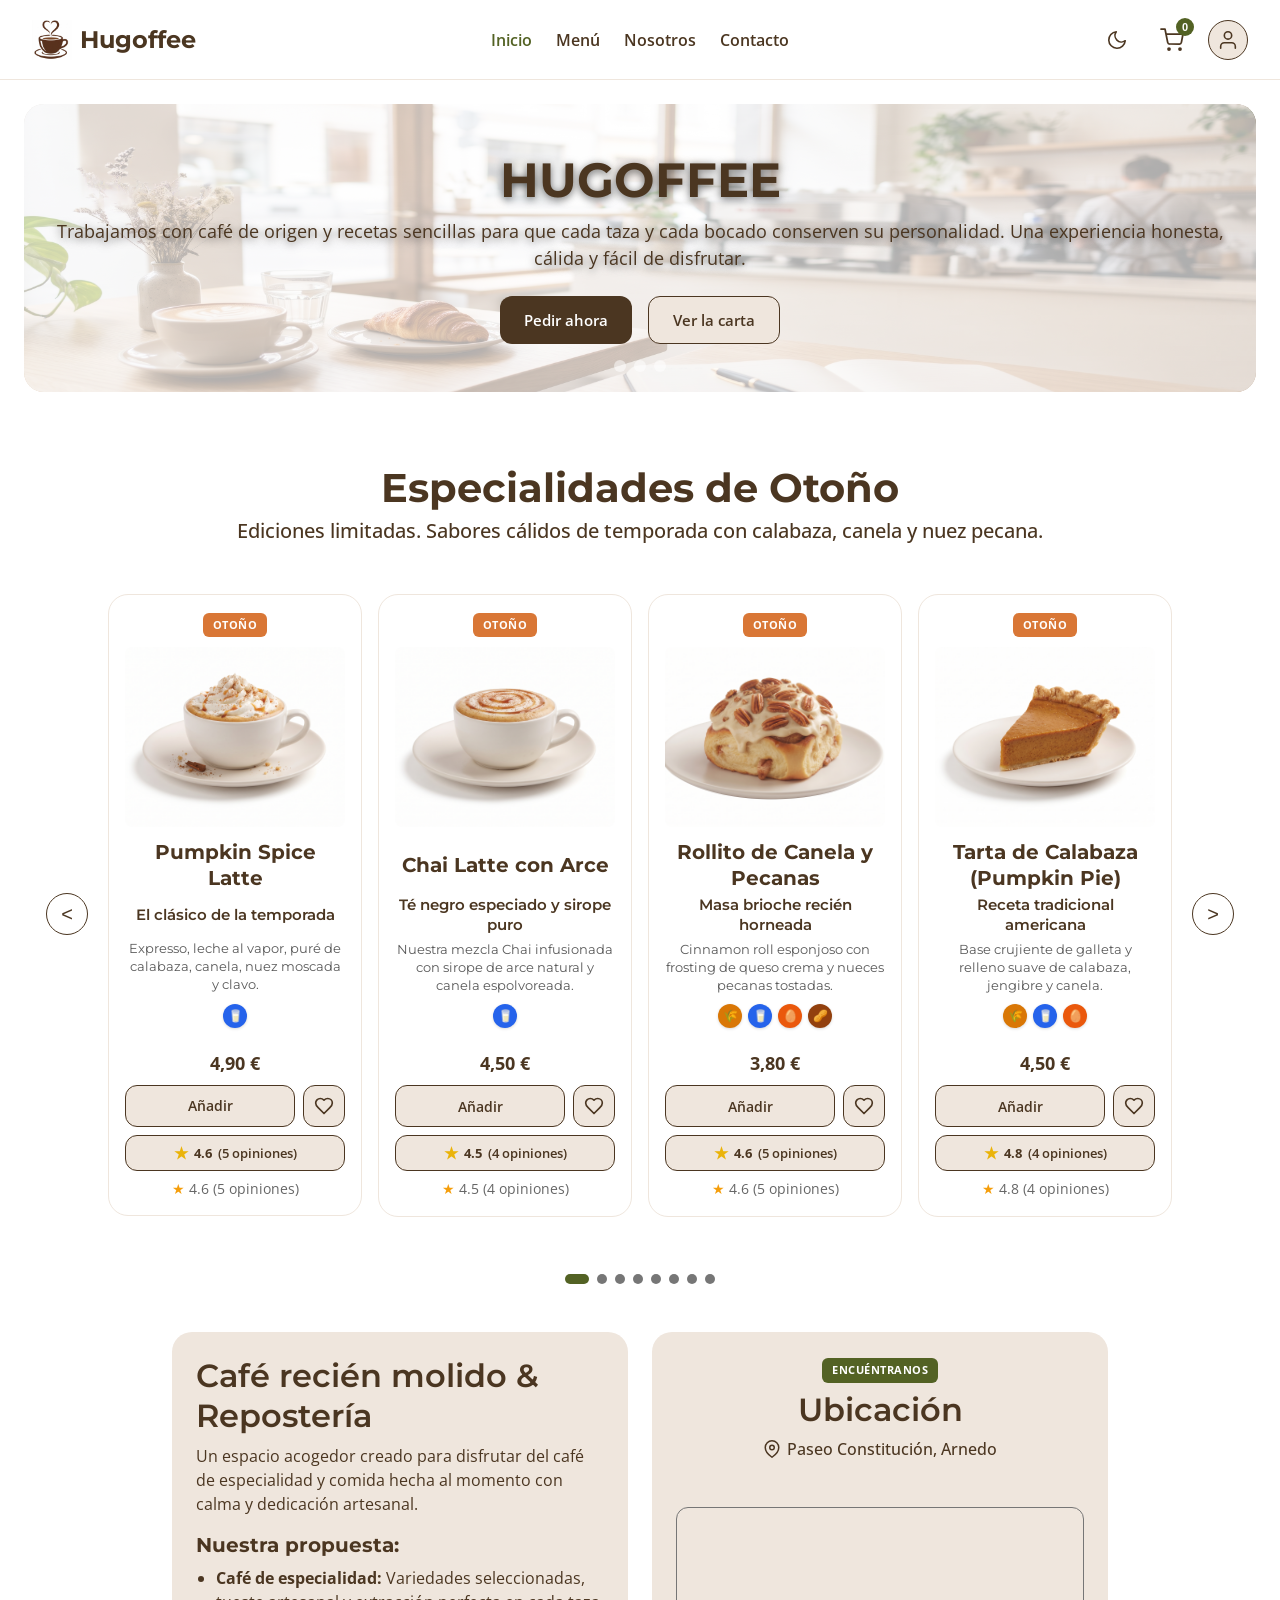
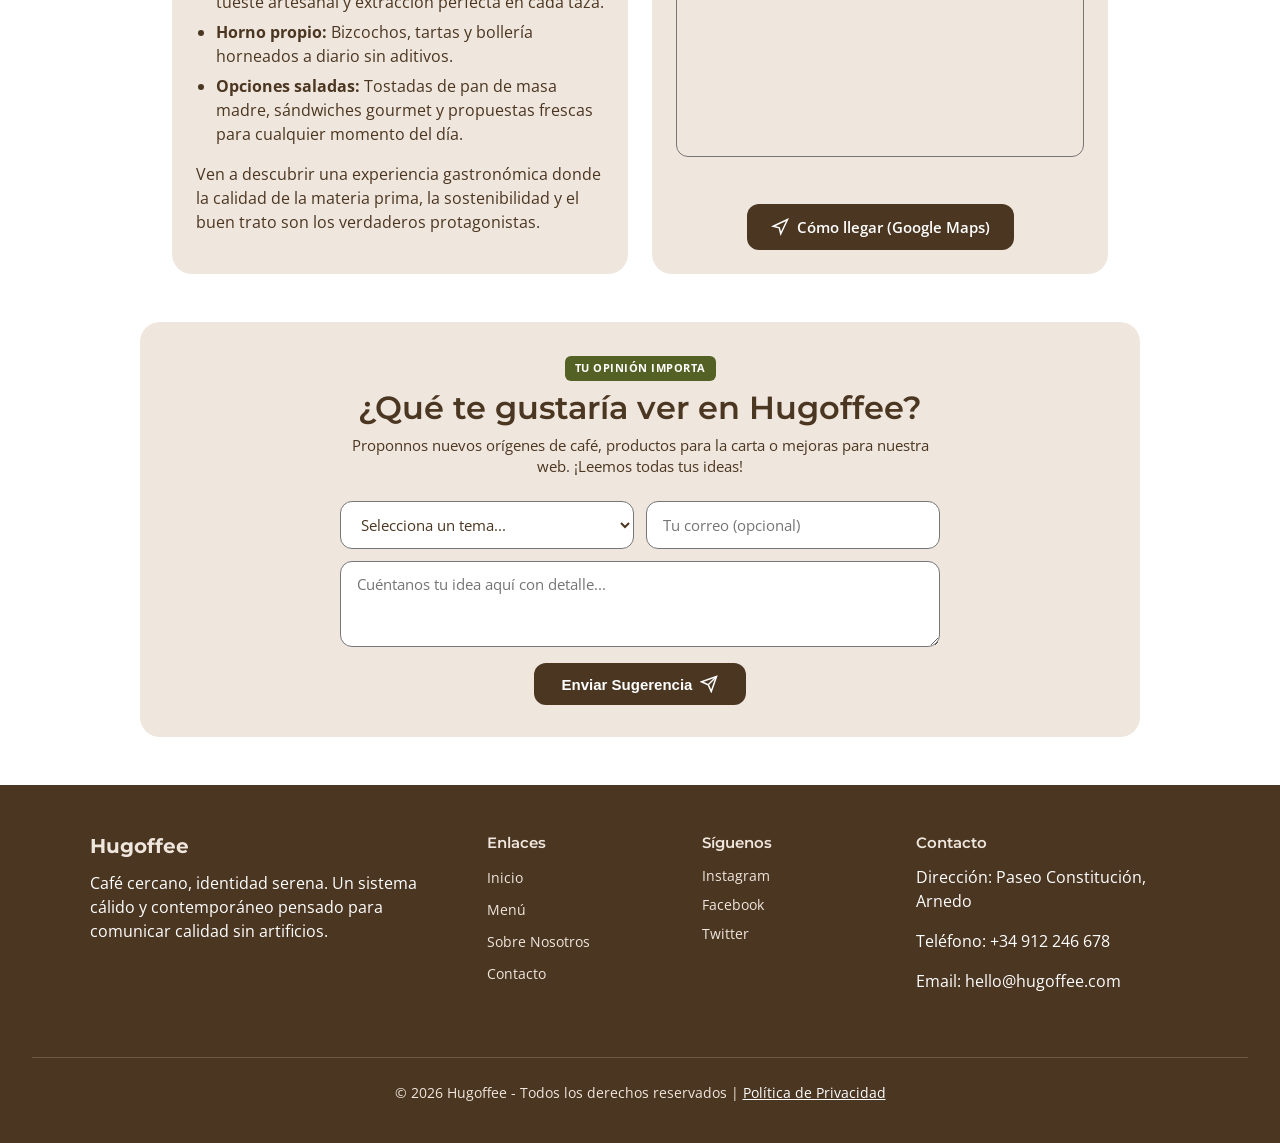
==== commit 5dcfb3ac: "Actualizar todo el diseño y añadir mas cosas" ====
--- a/index.html
+++ b/index.html
@@ -7,7 +7,44 @@
       name="description"
       content="Hugoffee: cafetería de especialidad en Arnedo con cafés de origen, repostería artesanal y opciones saladas."
     />
-    <title>Hugoffee - Café cercano, identidad serena</title>
+    <title>Hugoffee</title>
+    <meta
+      name="keywords"
+      content="cafetería de especialidad Arnedo, buen café Arnedo, donde tomar café Arnedo, desayunos Arnedo, repostería artesanal La Rioja, café de origen"
+    />
+    <meta property="og:title" content="Hugoffee - Cafetería de Especialidad en Arnedo" />
+    <meta
+      property="og:description"
+      content="Café de origen, tueste artesanal y repostería recién horneada en el Paseo Constitución de Arnedo."
+    />
+    <meta property="og:type" content="restaurant" />
+    <meta property="og:locale" content="es_ES" />
+
+    <script type="application/ld+json">
+      {
+        "@context": "https://schema.org",
+        "@type": "CafeOrCoffeeShop",
+        "name": "Hugoffee",
+        "image": "https://hugoffee.com/Imagenes/logo.jpg",
+        "description": "Cafetería de especialidad en Arnedo con cafés de origen y repostería artesanal.",
+        "address": {
+          "@type": "PostalAddress",
+          "streetAddress": "Paseo Constitución",
+          "addressLocality": "Arnedo",
+          "addressRegion": "La Rioja",
+          "postalCode": "26580",
+          "addressCountry": "ES"
+        },
+        "geo": {
+          "@type": "GeoCoordinates",
+          "latitude": 42.223247,
+          "longitude": -2.102634
+        },
+        "servesCuisine": ["Coffee", "Bakery", "Desayunos"],
+        "priceRange": "€"
+      }
+    </script>
+
     <link rel="icon" href="/Imagenes/logo.jpg" type="image/x-icon" />
     <link rel="stylesheet" href="/css/styles.css" />
     <link rel="preconnect" href="https://fonts.googleapis.com" />
@@ -16,22 +53,10 @@
       href="https://fonts.googleapis.com/css2?family=Montserrat:wght@500;600;700&family=Open+Sans:wght@400;500;600;700&display=swap"
       rel="stylesheet"
     />
-    <style>
-      .sr-only {
-        position: absolute;
-        width: 1px;
-        height: 1px;
-        padding: 0;
-        margin: -1px;
-        overflow: hidden;
-        clip: rect(0, 0, 0, 0);
-        white-space: nowrap;
-        border: 0;
-      }
-    </style>
     <script src="/js/auth.js" defer></script>
     <script src="/js/main.js" defer></script>
     <script src="/js/modoOscuro.js" defer></script>
+    <script src="/js/reseñas.js" defer></script>
   </head>
   <body>
     <a href="#main-content" class="skip-link">Saltar al contenido principal</a>
@@ -148,6 +173,7 @@
               <span id="userNameDisplay">Hola, Usuario</span>
             </div>
             <div class="user-dropdown-divider"></div>
+            <a href="favoritos.html" class="dropdown-item">Favoritos ❤️</a>
             <a href="compras.html" class="dropdown-item">Compras anteriores</a>
             <button id="logoutBtn" class="dropdown-item logout">
               Cerrar Sesión
@@ -159,24 +185,36 @@
 
     <main id="main-content" tabindex="-1">
       <section class="hero-section">
+        <div class="hero-carousel">
+          <div class="hero-slide active" style="background-image: url('Imagenes/carrusel1.png');"></div>
+          <div class="hero-slide" style="background-image: url('Imagenes/carrusel2.png');"></div>
+          <div class="hero-slide" style="background-image: url('Imagenes/carrusel3.png');"></div>
+        </div>
+
         <div class="hero-content">
-          <h1>HUGOFFEE</h1>
-          <p class="hero-subtitle">
+          <h1 style="color: var(--color-primary);">HUGOFFEE</h1>
+          <p class="hero-subtitle" style="color: var(--color-primary);">
             Trabajamos con café de origen y recetas sencillas para que cada taza
             y cada bocado conserven su personalidad. Una experiencia honesta,
             cálida y fácil de disfrutar.
           </p>
           <div class="hero-buttons">
-            <a href="menu.html" class="btn-secondary">Pedir ahora</a>
+            <a href="menu.html" class="btn-primary">Pedir ahora</a>
             <a href="menu.html" class="btn-secondary">Ver la carta</a>
           </div>
         </div>
+
+        <div class="hero-carousel-dots">
+          <span class="hero-dot active"></span>
+          <span class="hero-dot"></span>
+          <span class="hero-dot"></span>
+        </div>
       </section>
 
       <section class="specialties-section" id="menu">
-        <h2>Nuestra carta de temporada</h2>
+        <h2>Especialidades de Otoño</h2>
         <p class="section-subtitle">
-          Cafés de especialidad, bebidas frías y repostería artesanal
+          Ediciones limitadas. Sabores cálidos de temporada con calabaza, canela y nuez pecana.
         </p>
 
         <div class="carousel-container">
@@ -189,476 +227,7 @@
           </button>
 
           <div class="carousel-grid" id="carouselGrid">
-            <article class="product-card">
-              <div class="badge-container">
-                <span class="badge">ORGÁNICO</span>
-              </div>
-              <div class="product-image-placeholder"></div>
-              <h3>Espresso doble</h3>
-              <p class="product-desc">Tueste medio y equilibrado</p>
-              <p class="product-notes">Notas de chocolate y avellana</p>
-              <div class="card-footer">
-                <p class="product-price">3,80 €</p>
-                <div class="card-actions">
-                  <button
-                    class="btn-add"
-                    data-id="espresso-doble"
-                    data-title="Espresso doble"
-                    data-price="3.80"
-                  >
-                    Añadir al carrito
-                  </button>
-                  <button
-                    class="btn-fav"
-                    data-name="Espresso doble"
-                    aria-label="Añadir a favoritos"
-                  >
-                    <svg
-                      width="20"
-                      height="20"
-                      viewBox="0 0 24 24"
-                      fill="none"
-                      stroke="#4B3621"
-                      stroke-width="2"
-                      stroke-linecap="round"
-                      stroke-linejoin="round"
-                    >
-                      <path
-                        d="M19 14c1.49-1.46 3-3.21 3-5.5A5.5 5.5 0 0 0 16.5 3c-1.76 0-3 .5-4.5 2-1.5-1.5-2.74-2-4.5-2A5.5 5.5 0 0 0 2 8.5c0 2.3 1.5 4.05 3 5.5l7 7Z"
-                      ></path>
-                    </svg>
-                  </button>
-                </div>
-              </div>
-            </article>
-
-            <article class="product-card">
-              <div class="badge-container">
-                <span class="badge">CLÁSICO</span>
-              </div>
-              <div class="product-image-placeholder"></div>
-              <h4>Café Solo</h4>
-              <h5>Extracción limpia e intensa</h5>
-              <h6>Sabor puro y cuerpo completo</h6>
-              <div class="card-footer">
-                <p class="product-price">2,20 €</p>
-                <div class="card-actions">
-                  <button
-                    class="btn-add"
-                    data-id="cafe-solo"
-                    data-title="Café Solo"
-                    data-price="2.20"
-                  >
-                    Añadir al carrito
-                  </button>
-                  <button
-                    class="btn-fav"
-                    data-name="Café Solo"
-                    aria-label="Añadir a favoritos"
-                  >
-                    <svg
-                      width="20"
-                      height="20"
-                      viewBox="0 0 24 24"
-                      fill="none"
-                      stroke="#4B3621"
-                      stroke-width="2"
-                      stroke-linecap="round"
-                      stroke-linejoin="round"
-                    >
-                      <path
-                        d="M19 14c1.49-1.46 3-3.21 3-5.5A5.5 5.5 0 0 0 16.5 3c-1.76 0-3 .5-4.5 2-1.5-1.5-2.74-2-4.5-2A5.5 5.5 0 0 0 2 8.5c0 2.3 1.5 4.05 3 5.5l7 7Z"
-                      ></path>
-                    </svg>
-                  </button>
-                </div>
-              </div>
-            </article>
-
-            <article class="product-card">
-              <div class="badge-container">
-                <span class="badge">RECOMENDADO</span>
-              </div>
-              <div class="product-image-placeholder"></div>
-              <h4>Café con leche</h4>
-              <h5>Espuma cremosa y suave</h5>
-              <h6>Sabor reconfortante</h6>
-              <div class="card-footer">
-                <p class="product-price">4,50 €</p>
-                <div class="card-actions">
-                  <button
-                    class="btn-add"
-                    data-id="cafe-con-leche"
-                    data-title="Café con leche"
-                    data-price="4.50"
-                  >
-                    Añadir al carrito
-                  </button>
-                  <button
-                    class="btn-fav"
-                    data-name="Café con leche"
-                    aria-label="Añadir a favoritos"
-                  >
-                    <svg
-                      width="20"
-                      height="20"
-                      viewBox="0 0 24 24"
-                      fill="none"
-                      stroke="#4B3621"
-                      stroke-width="2"
-                      stroke-linecap="round"
-                      stroke-linejoin="round"
-                    >
-                      <path
-                        d="M19 14c1.49-1.46 3-3.21 3-5.5A5.5 5.5 0 0 0 16.5 3c-1.76 0-3 .5-4.5 2-1.5-1.5-2.74-2-4.5-2A5.5 5.5 0 0 0 2 8.5c0 2.3 1.5 4.05 3 5.5l7 7Z"
-                      ></path>
-                    </svg>
-                  </button>
-                </div>
-              </div>
-            </article>
-
-            <article class="product-card">
-              <div class="badge-container">
-                <span class="badge">DULCE</span>
-              </div>
-              <div class="product-image-placeholder"></div>
-              <h4>Café Bombón</h4>
-              <h5>Espresso con leche condensada</h5>
-              <h6>Capa cremosa y dulzura intensa</h6>
-              <div class="card-footer">
-                <p class="product-price">3,20 €</p>
-                <div class="card-actions">
-                  <button
-                    class="btn-add"
-                    data-id="cafe-bombon"
-                    data-title="Café Bombón"
-                    data-price="3.20"
-                  >
-                    Añadir al carrito
-                  </button>
-                  <button
-                    class="btn-fav"
-                    data-name="Café Bombón"
-                    aria-label="Añadir a favoritos"
-                  >
-                    <svg
-                      width="20"
-                      height="20"
-                      viewBox="0 0 24 24"
-                      fill="none"
-                      stroke="#4B3621"
-                      stroke-width="2"
-                      stroke-linecap="round"
-                      stroke-linejoin="round"
-                    >
-                      <path
-                        d="M19 14c1.49-1.46 3-3.21 3-5.5A5.5 5.5 0 0 0 16.5 3c-1.76 0-3 .5-4.5 2-1.5-1.5-2.74-2-4.5-2A5.5 5.5 0 0 0 2 8.5c0 2.3 1.5 4.05 3 5.5l7 7Z"
-                      ></path>
-                    </svg>
-                  </button>
-                </div>
-              </div>
-            </article>
-
-            <article class="product-card">
-              <div class="badge-container"></div>
-              <div class="product-image-placeholder"></div>
-              <h4>Macchiato</h4>
-              <h5>Espresso cortado con mancha de leche</h5>
-              <h6>Intenso con toque suave</h6>
-              <div class="card-footer">
-                <p class="product-price">2,80 €</p>
-                <div class="card-actions">
-                  <button
-                    class="btn-add"
-                    data-id="macchiato"
-                    data-title="Macchiato"
-                    data-price="2.80"
-                  >
-                    Añadir al carrito
-                  </button>
-                  <button
-                    class="btn-fav"
-                    data-name="Macchiato"
-                    aria-label="Añadir a favoritos"
-                  >
-                    <svg
-                      width="20"
-                      height="20"
-                      viewBox="0 0 24 24"
-                      fill="none"
-                      stroke="#4B3621"
-                      stroke-width="2"
-                      stroke-linecap="round"
-                      stroke-linejoin="round"
-                    >
-                      <path
-                        d="M19 14c1.49-1.46 3-3.21 3-5.5A5.5 5.5 0 0 0 16.5 3c-1.76 0-3 .5-4.5 2-1.5-1.5-2.74-2-4.5-2A5.5 5.5 0 0 0 2 8.5c0 2.3 1.5 4.05 3 5.5l7 7Z"
-                      ></path>
-                    </svg>
-                  </button>
-                </div>
-              </div>
-            </article>
-
-            <article class="product-card">
-              <div class="badge-container">
-                <span class="badge">ESPECIAL</span>
-              </div>
-              <div class="product-image-placeholder"></div>
-              <h4>Frappuccino Chocolate</h4>
-              <h5>Batido helado con sirope y nata</h5>
-              <h6>Topping de virutas de chocolate</h6>
-              <div class="card-footer">
-                <p class="product-price">5,20 €</p>
-                <div class="card-actions">
-                  <button
-                    class="btn-add"
-                    data-id="frappuccino-chocolate"
-                    data-title="Frappuccino Chocolate"
-                    data-price="5.20"
-                  >
-                    Añadir al carrito
-                  </button>
-                  <button
-                    class="btn-fav"
-                    data-name="Frappuccino Chocolate"
-                    aria-label="Añadir a favoritos"
-                  >
-                    <svg
-                      width="20"
-                      height="20"
-                      viewBox="0 0 24 24"
-                      fill="none"
-                      stroke="#4B3621"
-                      stroke-width="2"
-                      stroke-linecap="round"
-                      stroke-linejoin="round"
-                    >
-                      <path
-                        d="M19 14c1.49-1.46 3-3.21 3-5.5A5.5 5.5 0 0 0 16.5 3c-1.76 0-3 .5-4.5 2-1.5-1.5-2.74-2-4.5-2A5.5 5.5 0 0 0 2 8.5c0 2.3 1.5 4.05 3 5.5l7 7Z"
-                      ></path>
-                    </svg>
-                  </button>
-                </div>
-              </div>
-            </article>
-
-            <article class="product-card">
-              <div class="badge-container">
-                <span class="badge">TOP VENTAS</span>
-              </div>
-              <div class="product-image-placeholder"></div>
-              <h4>Frappuccino Galleta</h4>
-              <h5>Base helada de galleta artesanal</h5>
-              <h6>Crujiente de trozos de galleta</h6>
-              <div class="card-footer">
-                <p class="product-price">5,50 €</p>
-                <div class="card-actions">
-                  <button
-                    class="btn-add"
-                    data-id="frappuccino-galleta"
-                    data-title="Frappuccino Galleta"
-                    data-price="5.50"
-                  >
-                    Añadir al carrito
-                  </button>
-                  <button
-                    class="btn-fav"
-                    data-name="Frappuccino Galleta"
-                    aria-label="Añadir a favoritos"
-                  >
-                    <svg
-                      width="20"
-                      height="20"
-                      viewBox="0 0 24 24"
-                      fill="none"
-                      stroke="#4B3621"
-                      stroke-width="2"
-                      stroke-linecap="round"
-                      stroke-linejoin="round"
-                    >
-                      <path
-                        d="M19 14c1.49-1.46 3-3.21 3-5.5A5.5 5.5 0 0 0 16.5 3c-1.76 0-3 .5-4.5 2-1.5-1.5-2.74-2-4.5-2A5.5 5.5 0 0 0 2 8.5c0 2.3 1.5 4.05 3 5.5l7 7Z"
-                      ></path>
-                    </svg>
-                  </button>
-                </div>
-              </div>
-            </article>
-
-            <article class="product-card">
-              <div class="badge-container">
-                <span class="badge">SALADO</span>
-              </div>
-              <div class="product-image-placeholder"></div>
-              <h4>Sándwich Mixto</h4>
-              <h5>Pan tostado con mantequilla</h5>
-              <h6>Jamón cocido y queso fundido</h6>
-              <div class="card-footer">
-                <p class="product-price">4,80 €</p>
-                <div class="card-actions">
-                  <button
-                    class="btn-add"
-                    data-id="sandwich-mixto"
-                    data-title="Sándwich Mixto"
-                    data-price="4.80"
-                  >
-                    Añadir al carrito
-                  </button>
-                  <button
-                    class="btn-fav"
-                    data-name="Sándwich Mixto"
-                    aria-label="Añadir a favoritos"
-                  >
-                    <svg
-                      width="20"
-                      height="20"
-                      viewBox="0 0 24 24"
-                      fill="none"
-                      stroke="#4B3621"
-                      stroke-width="2"
-                      stroke-linecap="round"
-                      stroke-linejoin="round"
-                    >
-                      <path
-                        d="M19 14c1.49-1.46 3-3.21 3-5.5A5.5 5.5 0 0 0 16.5 3c-1.76 0-3 .5-4.5 2-1.5-1.5-2.74-2-4.5-2A5.5 5.5 0 0 0 2 8.5c0 2.3 1.5 4.05 3 5.5l7 7Z"
-                      ></path>
-                    </svg>
-                  </button>
-                </div>
-              </div>
-            </article>
-
-            <article class="product-card">
-              <div class="badge-container">
-                <span class="badge">HORNEADO</span>
-              </div>
-              <div class="product-image-placeholder"></div>
-              <h4>Napolitana de Chocolate</h4>
-              <h5>Masa hojaldrada crujiente</h5>
-              <h6>Relleno fundente de chocolate</h6>
-              <div class="card-footer">
-                <p class="product-price">2,90 €</p>
-                <div class="card-actions">
-                  <button
-                    class="btn-add"
-                    data-id="napolitana-chocolate"
-                    data-title="Napolitana de Chocolate"
-                    data-price="2.90"
-                  >
-                    Añadir al carrito
-                  </button>
-                  <button
-                    class="btn-fav"
-                    data-name="Napolitana de Chocolate"
-                    aria-label="Añadir a favoritos"
-                  >
-                    <svg
-                      width="20"
-                      height="20"
-                      viewBox="0 0 24 24"
-                      fill="none"
-                      stroke="#4B3621"
-                      stroke-width="2"
-                      stroke-linecap="round"
-                      stroke-linejoin="round"
-                    >
-                      <path
-                        d="M19 14c1.49-1.46 3-3.21 3-5.5A5.5 5.5 0 0 0 16.5 3c-1.76 0-3 .5-4.5 2-1.5-1.5-2.74-2-4.5-2A5.5 5.5 0 0 0 2 8.5c0 2.3 1.5 4.05 3 5.5l7 7Z"
-                      ></path>
-                    </svg>
-                  </button>
-                </div>
-              </div>
-            </article>
-
-            <article class="product-card">
-              <div class="badge-container">
-                <span class="badge">ARTESANAL</span>
-              </div>
-              <div class="product-image-placeholder"></div>
-              <h4>Brownie con Nueces</h4>
-              <h5>Bizcocho denso e intenso</h5>
-              <h6>Nueces crujientes y chocolate puro</h6>
-              <div class="card-footer">
-                <p class="product-price">3,50 €</p>
-                <div class="card-actions">
-                  <button
-                    class="btn-add"
-                    data-id="brownie-nueces"
-                    data-title="Brownie con Nueces"
-                    data-price="3.50"
-                  >
-                    Añadir al carrito
-                  </button>
-                  <button
-                    class="btn-fav"
-                    data-name="Brownie con Nueces"
-                    aria-label="Añadir a favoritos"
-                  >
-                    <svg
-                      width="20"
-                      height="20"
-                      viewBox="0 0 24 24"
-                      fill="none"
-                      stroke="#4B3621"
-                      stroke-width="2"
-                      stroke-linecap="round"
-                      stroke-linejoin="round"
-                    >
-                      <path
-                        d="M19 14c1.49-1.46 3-3.21 3-5.5A5.5 5.5 0 0 0 16.5 3c-1.76 0-3 .5-4.5 2-1.5-1.5-2.74-2-4.5-2A5.5 5.5 0 0 0 2 8.5c0 2.3 1.5 4.05 3 5.5l7 7Z"
-                      ></path>
-                    </svg>
-                  </button>
-                </div>
-              </div>
-            </article>
-
-            <article class="product-card">
-              <div class="badge-container">
-                <span class="badge">RECOMENDADO</span>
-              </div>
-              <div class="product-image-placeholder"></div>
-              <h4>Cruasán de Mantequilla</h4>
-              <h5>Hojaldre tradicional horneado</h5>
-              <h6>Capa exterior dorada y crujiente</h6>
-              <div class="card-footer">
-                <p class="product-price">2,40 €</p>
-                <div class="card-actions">
-                  <button
-                    class="btn-add"
-                    data-id="cruasan-mantequilla"
-                    data-title="Cruasán de Mantequilla"
-                    data-price="2.40"
-                  >
-                    Añadir al carrito
-                  </button>
-                  <button
-                    class="btn-fav"
-                    data-name="Cruasán de Mantequilla"
-                    aria-label="Añadir a favoritos"
-                  >
-                    <svg
-                      width="20"
-                      height="20"
-                      viewBox="0 0 24 24"
-                      fill="none"
-                      stroke="#4B3621"
-                      stroke-width="2"
-                      stroke-linecap="round"
-                      stroke-linejoin="round"
-                    >
-                      <path
-                        d="M19 14c1.49-1.46 3-3.21 3-5.5A5.5 5.5 0 0 0 16.5 3c-1.76 0-3 .5-4.5 2-1.5-1.5-2.74-2-4.5-2A5.5 5.5 0 0 0 2 8.5c0 2.3 1.5 4.05 3 5.5l7 7Z"
-                      ></path>
-                    </svg>
-                  </button>
-                </div>
-              </div>
-            </article>
+             <!-- Se llena automáticamente con JS según los productos de OTOÑO -->
           </div>
 
           <button
@@ -671,12 +240,7 @@
         </div>
 
         <div class="carousel-dots" id="carouselDots">
-          <span class="dot active"></span>
-          <span class="dot"></span>
-          <span class="dot"></span>
-          <span class="dot"></span>
-          <span class="dot"></span>
-          <span class="dot"></span>
+          <!-- Los puntos (dots) se generan dinámicamente en JS en base a los productos cargados -->
         </div>
       </section>
 
@@ -859,7 +423,7 @@
           <span>Total:</span>
           <span id="cartTotal">0,00 €</span>
         </div>
-        <button class="btn-primary cart-checkout-btn">Tramitar Pedido</button>
+        <a href="compra.html" class="btn-primary cart-checkout-btn" style="text-align: center; display: block; text-decoration: none;">Tramitar Pedido</a>
       </div>
     </aside>
 
@@ -908,4 +472,4 @@
       </div>
     </footer>
   </body>
-</html>
+</html>
--- a/css/styles.css
+++ b/css/styles.css
@@ -1,1315 +1,1524 @@
-@import url('https://fonts.googleapis.com/css2?family=Montserrat:wght@500;600;700&family=Open+Sans:wght@400;500;600;700&display=swap');
-
-:root {
-  --color-primary: #4B3621;
-  --color-primary-hover: #2E2115;
-  --color-secondary: #EFE6DD;
-  --color-base: #FFFFFF;
-  --color-accent: #536224;
-  --color-muted: #767676;
-  --color-text-body: #4B3621;
-  --font-heading: 'Montserrat', sans-serif;
-  --font-body: 'Open Sans', sans-serif;
-  --space-xs: 8px;
-  --space-sm: 12px;
-  --space-md: 16px;
-  --space-lg: 24px;
-  --space-xl: 32px;
-  --space-2xl: 48px;
-  --space-section: 72px;
-  --radius-sm: 6px;
-  --radius-md: 12px;
-  --radius-lg: 20px;
-}
-
-* {
-  box-sizing: border-box;
-  margin: 0;
-  padding: 0;
-}
-
-html, body {
-  scrollbar-width: none;
-  -ms-overflow-style: none;
-}
-
-html::-webkit-scrollbar,
-body::-webkit-scrollbar {
-  display: none;
-}
-
-body {
-  display: flex;
-  flex-direction: column;
-  min-height: 100vh;
-  font-family: var(--font-body);
-  font-size: 16px;
-  line-height: 1.5;
-  color: var(--color-text-body);
-  background-color: var(--color-base);
-  -webkit-font-smoothing: antialiased;
-}
-
-h1, h2, h3, h4, h5, h6 {
-  font-family: var(--font-heading);
-  color: var(--color-primary);
-  margin-bottom: var(--space-xs);
-}
-
-h1 {
-  font-size: 48px;
-  font-weight: 700;
-  line-height: 1.2;
-}
-
-h2 {
-  font-size: 40px;
-  font-weight: 700;
-  line-height: 1.2;
-}
-
-h3 {
-  font-size: 32px;
-  font-weight: 600;
-  line-height: 1.25;
-}
-
-h4 {
-  font-size: 20px;
-  font-weight: 700;
-  line-height: 1.3;
-}
-
-h5 {
-  font-size: 15px;
-  font-weight: 600;
-  line-height: 1.35;
-  color: var(--color-primary);
-}
-
-h6 {
-  font-size: 13px;
-  font-weight: 400;
-  line-height: 1.4;
-  color: #595959;
-}
-
-p {
-  margin-bottom: var(--space-md);
-}
-
-a {
-  color: inherit;
-  text-decoration: none;
-}
-
-.btn-primary, .btn-secondary, .btn-add {
-  display: inline-flex;
-  align-items: center;
-  justify-content: center;
-  font-family: var(--font-body);
-  font-size: 15px;
-  font-weight: 600;
-  border-radius: var(--radius-md);
-  padding: 12px 24px;
-  min-height: 48px;
-  cursor: pointer;
-  transition: all 0.2s ease-in-out;
-  border: none;
-  text-align: center;
-}
-
-.btn-primary {
-  background-color: var(--color-primary);
-  color: var(--color-base);
-}
-
-.btn-primary:hover {
-  background-color: var(--color-primary-hover);
-}
-
-.btn-secondary {
-  background-color: var(--color-secondary);
-  color: var(--color-primary);
-  border: 1.5px solid var(--color-primary);
-}
-
-.btn-secondary:hover {
-  background-color: var(--color-primary);
-  color: var(--color-base);
-}
-
-.btn-add {
-  background-color: var(--color-secondary);
-  color: var(--color-primary);
-  padding: 8px 12px;
-  min-height: 42px;
-  font-size: 14px;
-  border: 1.5px solid var(--color-primary);
-  flex: 1;
-}
-
-.btn-add:hover {
-  background-color: var(--color-primary);
-  color: var(--color-base);
-}
-
-.card-actions {
-  display: flex;
-  align-items: center;
-  gap: var(--space-xs);
-  width: 100%;
-}
-
-.btn-fav {
-  background-color: var(--color-secondary);
-  border: 1.5px solid var(--color-primary);
-  border-radius: var(--radius-md);
-  width: 42px;
-  height: 42px;
-  display: flex;
-  align-items: center;
-  justify-content: center;
-  cursor: pointer;
-  flex-shrink: 0;
-  transition: all 0.2s ease;
-}
-
-.btn-fav svg {
-  shape-rendering: geometricPrecision;
-  stroke: var(--color-primary);
-  fill: none;
-  transition: all 0.2s ease;
-}
-
-.btn-fav:hover {
-  background-color: var(--color-base);
-}
-
-.btn-fav.active {
-  border-color: var(--color-accent);
-  background-color: var(--color-base);
-}
-
-.btn-fav.active svg {
-  fill: var(--color-accent) !important;
-  stroke: var(--color-accent) !important;
-}
-
-.badge-container {
-  min-height: 28px;
-  display: flex;
-  align-items: center;
-  justify-content: center;
-  margin-bottom: var(--space-xs);
-  width: 100%;
-}
-
-.badge {
-  display: inline-block;
-  background-color: var(--color-accent);
-  color: var(--color-base);
-  font-size: 11px;
-  font-weight: 700;
-  text-transform: uppercase;
-  padding: 4px 10px;
-  border-radius: var(--radius-sm);
-  letter-spacing: 0.5px;
-}
-
-input[type="email"], input[type="text"] {
-  width: 100%;
-  padding: 12px 16px;
-  font-family: var(--font-body);
-  font-size: 16px;
-  color: var(--color-primary);
-  background-color: var(--color-base);
-  border: 1.5px solid var(--color-muted);
-  border-radius: var(--radius-md);
-  outline: none;
-  transition: border-color 0.2s ease, box-shadow 0.2s ease;
-}
-
-input[type="email"]:focus, input[type="text"]:focus {
-  border-color: var(--color-accent);
-  box-shadow: 0 0 0 2px var(--color-accent);
-}
-
-.header {
-  display: grid;
-  grid-template-columns: 1fr auto 1fr;
-  align-items: center;
-  min-height: 80px;
-  padding: var(--space-md) var(--space-xl);
-  background-color: var(--color-base);
-  border-bottom: 1px solid var(--color-secondary);
-  position: sticky;
-  top: 0;
-  z-index: 100;
-}
-
-.logo-container {
-  display: flex;
-  align-items: center;
-  gap: var(--space-xs);
-  justify-content: flex-start;
-}
-
-.logo-link {
-  display: flex;
-  align-items: center;
-  gap: var(--space-xs);
-  text-decoration: none;
-  color: inherit;
-}
-
-.logo-icon {
-  width: 40px;
-  height: 40px;
-  object-fit: contain;
-}
-
-.brand-name {
-  font-family: var(--font-heading);
-  font-size: 24px;
-  font-weight: 700;
-  color: var(--color-primary);
-}
-
-.main-nav {
-  display: flex;
-  gap: var(--space-lg);
-  justify-content: center;
-}
-
-.main-nav a {
-  font-weight: 600;
-  color: var(--color-primary);
-  transition: color 0.2s ease;
-}
-
-.main-nav a:hover,
-.main-nav a.active {
-  color: var(--color-accent);
-}
-
-.user-actions {
-  display: flex;
-  align-items: center;
-  justify-content: flex-end;
-  gap: var(--space-md);
-}
-
-.search-box {
-  width: 200px;
-}
-
-.search-input {
-  width: 100%;
-  padding: 8px 12px;
-  font-size: 14px;
-}
-
-.search-hidden {
-  visibility: hidden;
-  pointer-events: none;  
-}
-
-.theme-toggle-button {
-  background: transparent;
-  border: none;
-  outline: none;
-  cursor: pointer;
-  padding: 8px;
-  display: flex;
-  align-items: center;
-  justify-content: center;
-  border-radius: var(--radius-sm);
-  transition: background-color 0.2s ease;
-}
-
-.theme-toggle-button:hover {
-  background-color: var(--color-secondary);
-}
-
-.theme-icon {
-  pointer-events: none;
-  transition: stroke 0.2s ease;
-}
-
-.cart-button {
-  background: none;
-  border: none;
-  cursor: pointer;
-  padding: var(--space-xs);
-  display: flex;
-  align-items: center;
-  justify-content: center;
-  border-radius: var(--radius-sm);
-  position: relative;
-  transition: background-color 0.2s ease;
-}
-
-.cart-button:hover {
-  background-color: var(--color-secondary);
-}
-
-.cart-badge {
-  position: absolute;
-  top: -2px;
-  right: -2px;
-  background-color: var(--color-accent);
-  color: var(--color-base);
-  font-size: 11px;
-  font-weight: 700;
-  border-radius: 50%;
-  width: 18px;
-  height: 18px;
-  display: flex;
-  align-items: center;
-  justify-content: center;
-}
-
-.user-profile-button {
-  background-color: var(--color-secondary);
-  border: 1.5px solid var(--color-primary);
-  width: 40px;
-  height: 40px;
-  border-radius: 50%;
-  display: flex;
-  align-items: center;
-  justify-content: center;
-  transition: all 0.2s ease;
-}
-
-.user-profile-button:hover {
-  background-color: var(--color-primary);
-}
-
-.user-profile-button:hover svg {
-  stroke: var(--color-base);
-}
-
-.hero-section {
-  background-color: var(--color-secondary);
-  padding: var(--space-2xl) var(--space-xl);
-  text-align: center;
-  border-radius: var(--radius-lg);
-  margin: var(--space-lg);
-}
-
-.hero-content {
-  max-width: 680px;
-  margin: 0 auto;
-}
-
-.hero-subtitle {
-  font-size: 18px;
-  color: var(--color-primary);
-  margin-bottom: var(--space-lg);
-}
-
-.hero-buttons {
-  display: flex;
-  gap: var(--space-md);
-  justify-content: center;
-}
-
-.specialties-section {
-  padding: var(--space-2xl) var(--space-xl);
-  text-align: center;
-}
-
-.specialties-section h2 {
-  margin-bottom: 4px;
-}
-
-.section-subtitle {
-  font-size: 20px;
-  color: var(--color-primary);
-  margin-bottom: var(--space-xl);
-  font-weight: 500;
-}
-
-.carousel-container {
-  display: flex;
-  align-items: center;
-  gap: var(--space-sm);
-  justify-content: center;
-  margin-bottom: var(--space-lg);
-  position: relative;
-}
-
-.carousel-arrow {
-  background: var(--color-base);
-  border: 1.5px solid var(--color-primary);
-  color: var(--color-primary);
-  width: 42px;
-  height: 42px;
-  border-radius: 50%;
-  font-size: 20px;
-  cursor: pointer;
-  display: flex;
-  align-items: center;
-  justify-content: center;
-  transition: all 0.2s ease;
-  flex-shrink: 0;
-  z-index: 10;
-}
-
-.carousel-arrow:hover {
-  background: var(--color-primary);
-  color: var(--color-base);
-}
-
-.carousel-grid {
-  display: flex;
-  gap: var(--space-md);
-  overflow-x: auto;
-  scroll-behavior: smooth;
-  padding: var(--space-md) var(--space-xs);
-  max-width: 1080px;
-  scrollbar-width: none;
-  align-items: stretch;
-}
-
-.carousel-grid::-webkit-scrollbar {
-  display: none;
-}
-
-.product-card {
-  background-color: var(--color-base);
-  border: 1px solid var(--color-secondary);
-  border-radius: var(--radius-lg);
-  padding: var(--space-md);
-  text-align: center;
-  min-width: 240px;
-  flex: 0 0 calc(25% - 12px);
-  transition: border-color 0.2s ease, transform 0.2s ease, box-shadow 0.2s ease;
-  display: flex;
-  flex-direction: column;
-  align-items: center;
-}
-
-.product-card:hover {
-  border-color: var(--color-primary);
-  transform: translateY(-3px);
-  box-shadow: 0 4px 12px rgba(75, 54, 33, 0.08);
-}
-
-.product-image-placeholder {
-  width: 100%;
-  height: 130px;
-  background-color: var(--color-secondary);
-  border-radius: var(--radius-md);
-  margin-bottom: var(--space-sm);
-  flex-shrink: 0;
-}
-
-.card-footer {
-  margin-top: auto;
-  width: 100%;
-  padding-top: var(--space-sm);
-  display: flex;
-  flex-direction: column;
-  align-items: center;
-}
-
-.product-price {
-  font-weight: 700;
-  font-size: 18px;
-  color: var(--color-primary);
-  margin-bottom: var(--space-xs);
-}
-
-.carousel-dots {
-  display: flex;
-  justify-content: center;
-  gap: var(--space-xs);
-}
-
-.dot {
-  width: 10px;
-  height: 10px;
-  border-radius: 50%;
-  background-color: var(--color-muted);
-  cursor: pointer;
-  transition: all 0.2s ease;
-}
-
-.dot.active {
-  background-color: var(--color-accent);
-  width: 24px;
-  border-radius: 5px;
-}
-
-.menu-page {
-  flex: 1;
-  display: flex;
-  flex-direction: column;
-  align-items: center;
-  width: 100%;
-  max-width: 1100px;
-  margin: 0 auto;
-  padding: var(--space-2xl) var(--space-xl);
-}
-
-.menu-hero {
-  text-align: center;
-  max-width: 650px;
-  margin: 0 auto var(--space-xl);
-}
-
-.menu-hero h1 {
-  font-size: 40px;
-  margin-bottom: var(--space-xs);
-}
-
-.menu-hero p {
-  font-size: 17px;
-  color: var(--color-primary);
-  margin-bottom: 0;
-}
-
-.category-selector {
-  display: flex;
-  justify-content: center;
-  align-items: center;
-  gap: var(--space-md);
-  margin-bottom: var(--space-xl);
-  width: 100%;
-}
-
-.main-cat-btn {
-  display: flex;
-  align-items: center;
-  gap: var(--space-xs);
-  background-color: var(--color-secondary);
-  border: 2px solid var(--color-primary);
-  color: var(--color-primary);
-  padding: 12px 28px;
-  border-radius: var(--radius-md);
-  font-family: var(--font-heading);
-  font-size: 18px;
-  font-weight: 600;
-  cursor: pointer;
-  transition: all 0.2s ease;
-}
-
-.main-cat-btn:hover,
-.main-cat-btn.active {
-  background-color: var(--color-primary);
-  color: var(--color-base);
-}
-
-.subcategory-wrapper {
-  margin-bottom: var(--space-2xl);
-  width: 100%;
-}
-
-.subcategories-group {
-  display: none;
-  justify-content: center;
-  gap: var(--space-xs);
-  flex-wrap: wrap;
-}
-
-.subcategories-group.active {
-  display: flex;
-}
-
-.sub-cat-btn {
-  background-color: var(--color-base);
-  border: 1.5px solid var(--color-muted);
-  color: var(--color-primary);
-  padding: 8px 18px;
-  border-radius: var(--radius-sm);
-  font-family: var(--font-body);
-  font-size: 14px;
-  font-weight: 600;
-  cursor: pointer;
-  transition: all 0.2s ease;
-}
-
-.sub-cat-btn:hover {
-  border-color: var(--color-primary);
-}
-
-.sub-cat-btn.active {
-  background-color: var(--color-accent);
-  border-color: var(--color-accent);
-  color: var(--color-base);
-}
-
-.products-section {
-  display: none;
-  margin-bottom: var(--space-2xl);
-  width: 100%;
-}
-
-.products-section.active {
-  display: block;
-}
-
-.products-grid {
-  display: grid;
-  grid-template-columns: repeat(auto-fill, minmax(240px, 1fr));
-  gap: var(--space-lg);
-  width: 100%;
-}
-
-.products-grid .product-card {
-  min-width: 0;
-  width: 100%;
-  flex: initial;
-}
-
-.info-section {
-  display: grid;
-  grid-template-columns: 1fr 1fr;
-  gap: var(--space-lg);
-  padding: 0 var(--space-xl) var(--space-2xl);
-  max-width: 1000px;
-  margin: 0 auto;
-  width: 100%;
-}
-
-.story-box {
-  background-color: var(--color-secondary);
-  padding: var(--space-lg);
-  border-radius: var(--radius-lg);
-}
-
-.story-box ul {
-  padding-left: 20px;
-  margin-bottom: var(--space-md);
-}
-
-.story-box li {
-  margin-bottom: 6px;
-}
-
-.location-card {
-  background-color: var(--color-secondary);
-  border-radius: var(--radius-lg);
-  padding: var(--space-lg);
-  width: 100%;
-  text-align: center;
-  display: flex;
-  flex-direction: column;
-  justify-content: space-between;
-}
-
-.location-badge {
-  display: inline-block;
-  background-color: var(--color-accent);
-  color: var(--color-base);
-  font-size: 11px;
-  font-weight: 700;
-  padding: 4px 10px;
-  border-radius: var(--radius-sm);
-  margin-bottom: var(--space-xs);
-  text-transform: uppercase;
-  letter-spacing: 0.5px;
-}
-
-.location-card h2 {
-  color: var(--color-primary);
-  font-size: 32px;
-  font-weight: 600;
-  margin-bottom: var(--space-xs);
-}
-
-.location-address {
-  color: var(--color-primary);
-  font-size: 16px;
-  font-weight: 500;
-  display: inline-flex;
-  align-items: center;
-  justify-content: center;
-  gap: 6px;
-  margin-bottom: var(--space-md);
-}
-
-.map-container {
-  width: 100%;
-  height: 250px;
-  border-radius: var(--radius-md);
-  overflow: hidden;
-  border: 1px solid var(--color-muted);
-}
-
-.location-actions {
-  margin-top: var(--space-md);
-}
-
-.btn-directions {
-  display: inline-flex;
-  align-items: center;
-  gap: 8px;
-  background-color: var(--color-primary);
-  color: var(--color-base);
-  text-decoration: none;
-  padding: 12px 24px;
-  border-radius: var(--radius-md);
-  font-size: 15px;
-  font-weight: 600;
-  transition: background-color 0.2s ease, transform 0.2s ease;
-}
-
-.btn-directions:hover {
-  background-color: var(--color-primary-hover);
-  transform: translateY(-2px);
-}
-
-.footer {
-  margin-top: auto;
-  background-color: var(--color-primary);
-  color: var(--color-base);
-  padding: var(--space-2xl) var(--space-xl) var(--space-lg);
-  width: 100%;
-}
-
-.footer h4, .footer h5 {
-  color: var(--color-secondary);
-  margin-bottom: var(--space-sm);
-}
-
-.footer-columns {
-  display: grid;
-  grid-template-columns: 2fr 1fr 1fr 1.5fr;
-  gap: var(--space-xl);
-  max-width: 1100px;
-  margin: 0 auto var(--space-2xl);
-}
-
-.footer-col ul {
-  list-style: none;
-}
-
-.footer-col li {
-  margin-bottom: var(--space-xs);
-}
-
-.footer-col a {
-  color: var(--color-secondary);
-  font-size: 14px;
-  transition: color 0.2s ease;
-}
-
-.footer-col a:hover {
-  color: var(--color-base);
-}
-
-.social-links {
-  display: flex;
-  flex-direction: column;
-  gap: var(--space-xs);
-}
-
-.footer-bottom {
-  text-align: center;
-  font-size: 14px;
-  border-top: 1px solid rgba(239, 230, 221, 0.2);
-  padding-top: var(--space-lg);
-  color: var(--color-secondary);
-}
-
-.footer-bottom a {
-  color: var(--color-base);
-  text-decoration: underline;
-}
-
-@media (max-width: 900px) {
-  .header {
-    display: flex;
-    justify-content: space-between;
-  }
-  
-  .product-card {
-    flex: 0 0 calc(50% - 12px);
-  }
-
-  .info-section {
-    grid-template-columns: 1fr;
-  }
-  
-  .footer-columns {
-    grid-template-columns: 1fr 1fr;
-  }
-  
-  .main-nav {
-    display: none;
-  }
-}
-
-@media (max-width: 600px) {
-  .product-card {
-    flex: 0 0 100%;
-  }
-  .footer-columns {
-    grid-template-columns: 1fr;
-  }
-  .header {
-    padding: var(--space-sm) var(--space-md);
-  }
-  .search-box {
-    display: none;
-  }
-  .category-selector {
-    flex-direction: column;
-  }
-  .location-card {
-    padding: var(--space-md);
-  }
-
-  .map-container {
-    height: 220px;
-  }
-}
-
-.cart-overlay {
-  position: fixed;
-  top: 0;
-  left: 0;
-  width: 100vw;
-  height: 100vh;
-  background-color: rgba(0, 0, 0, 0.45);
-  backdrop-filter: blur(3px);
-  opacity: 0;
-  visibility: hidden;
-  transition: opacity 0.3s ease, visibility 0.3s ease;
-  z-index: 998;
-}
-
-.cart-overlay.active {
-  opacity: 1;
-  visibility: visible;
-}
-
-.cart-drawer {
-  position: fixed;
-  top: 0;
-  right: -420px;
-  width: 100%;
-  max-width: 380px;
-  height: 100vh;
-  background-color: var(--color-base);
-  box-shadow: -8px 0 24px rgba(75, 54, 33, 0.12);
-  display: flex;
-  flex-direction: column;
-  transition: right 0.3s cubic-bezier(0.4, 0, 0.2, 1);
-  z-index: 999;
-}
-
-.cart-drawer.active {
-  right: 0;
-}
-
-.cart-header {
-  padding: var(--space-lg);
-  border-bottom: 1px solid var(--color-secondary);
-  background-color: var(--color-base);
-}
-
-.cart-header h3 {
-  margin: 0;
-  font-size: 22px;
-  font-family: var(--font-heading);
-  color: var(--color-primary);
-}
-
-.cart-body {
-  flex: 1;
-  overflow-y: auto;
-  padding: var(--space-md) var(--space-lg);
-}
-
-.cart-empty-container {
-  display: flex;
-  align-items: center;
-  justify-content: center;
-  height: 100%;
-  min-height: 200px;
-}
-
-.cart-empty {
-  color: var(--color-primary);
-  opacity: 0.8;
-  font-size: 15px;
-  font-weight: 500;
-  margin: 0;
-}
-
-.cart-item {
-  display: flex;
-  justify-content: space-between;
-  align-items: center;
-  padding: var(--space-md) 0;
-  border-bottom: 1px solid var(--color-secondary);
-}
-
-.cart-item-details {
-  display: flex;
-  flex-direction: column;
-  gap: 2px;
-}
-
-.cart-item-title {
-  font-size: 15px;
-  font-weight: 600;
-  color: var(--color-primary);
-  margin: 0;
-}
-
-.cart-item-price {
-  font-size: 14px;
-  color: var(--color-accent);
-  font-weight: 700;
-}
-
-.cart-item-actions {
-  display: flex;
-  align-items: center;
-  gap: var(--space-xs);
-}
-
-.cart-quantity-controls {
-  display: flex;
-  align-items: center;
-  background-color: var(--color-secondary);
-  border-radius: var(--radius-sm);
-  padding: 2px;
-}
-
-.cart-qty-btn {
-  background: none;
-  border: none;
-  color: var(--color-primary);
-  width: 26px;
-  height: 26px;
-  cursor: pointer;
-  font-weight: 700;
-  font-size: 15px;
-  display: flex;
-  align-items: center;
-  justify-content: center;
-  border-radius: var(--radius-sm);
-  transition: background-color 0.2s ease;
-}
-
-.cart-qty-btn:hover {
-  background-color: rgba(75, 54, 33, 0.1);
-}
-
-.cart-qty-value {
-  font-size: 14px;
-  font-weight: 600;
-  padding: 0 6px;
-  min-width: 22px;
-  text-align: center;
-  color: var(--color-primary);
-}
-
-.cart-delete-btn {
-  background: none;
-  border: none;
-  color: #922222;
-  cursor: pointer;
-  padding: 6px;
-  display: flex;
-  align-items: center;
-  justify-content: center;
-  border-radius: var(--radius-sm);
-  transition: background-color 0.2s ease, color 0.2s ease;
-}
-
-.cart-delete-btn:hover {
-  background-color: #fde8e6;
-  color: #721c1c;
-}
-
-.cart-footer {
-  padding: var(--space-lg);
-  border-top: 1px solid var(--color-secondary);
-  background-color: var(--color-base);
-}
-
-.cart-total {
-  display: flex;
-  justify-content: space-between;
-  align-items: center;
-  font-size: 18px;
-  font-weight: 700;
-  margin-bottom: var(--space-md);
-  color: var(--color-primary);
-}
-
-.cart-checkout-btn {
-  width: 100%;
-}
-
-.user-menu-container {
-  position: relative;
-  display: inline-block;
-}
-
-.user-dropdown {
-  display: none;
-  position: absolute;
-  top: calc(100% + 10px);
-  right: 0;
-  background-color: #ffffff;
-  border: 1px solid #767676;
-  border-radius: 8px;
-  box-shadow: 0 4px 12px rgba(0, 0, 0, 0.15);
-  padding: 12px;
-  min-width: 180px;
-  z-index: 1000;
-  flex-direction: column;
-  gap: 8px;
-}
-
-.user-dropdown.active {
-  display: flex;
-}
-
-.user-dropdown-header {
-  font-weight: 600;
-  font-size: 0.9rem;
-  color: var(--color-primary);
-  padding-bottom: 6px;
-}
-
-.user-dropdown-divider {
-  height: 1px;
-  background-color: #767676;
-  margin: 2px 0;
-}
-
-.dropdown-item {
-  color: #2d2d2d;
-  text-decoration: none;
-  font-size: 0.85rem;
-  padding: 6px 8px;
-  border-radius: 4px;
-  transition: background-color 0.2s ease, color 0.2s ease;
-  display: block;
-  text-align: left;
-  background: transparent;
-  border: none;
-  cursor: pointer;
-}
-
-.dropdown-item:hover {
-  background-color: var(--color-secondary);
-  color: var(--color-primary);
-}
-
-.dropdown-item.logout {
-  color: #c92a2a;
-  font-weight: 500;
-  margin-top: 4px;
-}
-
-.dropdown-item.logout:hover {
-  background-color: #fdf2f2;
-  color: #a12020;
-}
-
-.suggestions-card {
-  background-color: var(--color-secondary);
-  border-radius: var(--radius-lg);
-  padding: var(--space-xl) var(--space-lg);
-  max-width: 1000px;
-  margin: 0 auto var(--space-2xl);
-  text-align: center;
-  width: calc(100% - (var(--space-xl) * 2));
-}
-
-.suggestions-content {
-  max-width: 600px;
-  margin: 0 auto;
-}
-
-.suggestions-badge {
-  display: inline-block;
-  background-color: var(--color-accent);
-  color: var(--color-base);
-  font-size: 11px;
-  font-weight: 700;
-  padding: 4px 10px;
-  border-radius: var(--radius-sm);
-  margin-bottom: var(--space-xs);
-  text-transform: uppercase;
-  letter-spacing: 0.5px;
-}
-
-.suggestions-card h2 {
-  color: var(--color-primary);
-  font-size: 32px;
-  font-weight: 600;
-  margin-bottom: var(--space-xs);
-}
-
-.suggestions-card p {
-  color: var(--color-primary);
-  font-size: 15px;
-  line-height: 1.4;
-  margin-bottom: var(--space-lg);
-}
-
-.suggestion-form {
-  display: flex;
-  flex-direction: column;
-  gap: 12px;
-}
-
-.form-row {
-  display: flex;
-  gap: 12px;
-  width: 100%;
-}
-
-.suggestion-form select,
-.suggestion-form input,
-.suggestion-form textarea {
-  width: 100%;
-  background: var(--color-base);
-  border: 1.5px solid var(--color-muted);
-  border-radius: var(--radius-md);
-  padding: 12px 16px;
-  font-size: 15px;
-  color: var(--color-primary);
-  font-family: inherit;
-  outline: none;
-  transition: all 0.2s ease;
-}
-
-.suggestion-form select:focus,
-.suggestion-form input:focus,
-.suggestion-form textarea:focus {
-  border-color: var(--color-accent);
-  box-shadow: 0 0 0 2px var(--color-accent);
-}
-
-.suggestion-form textarea {
-  resize: vertical;
-  min-height: 80px;
-}
-
-.suggestion-form button {
-  background-color: var(--color-primary);
-  color: var(--color-base);
-  border: none;
-  padding: 12px 28px;
-  border-radius: var(--radius-md);
-  font-size: 15px;
-  font-weight: 600;
-  cursor: pointer;
-  display: inline-flex;
-  align-items: center;
-  justify-content: center;
-  gap: 8px;
-  align-self: center;
-  transition: background-color 0.2s ease, transform 0.2s ease;
-  margin-top: 4px;
-}
-
-.suggestion-form button:hover {
-  background-color: var(--color-primary-hover);
-  transform: translateY(-2px);
-}
-
-.suggestion-message {
-  font-size: 0.9rem;
-  font-weight: 600;
-  display: none;
-  margin-top: 8px;
-}
-
-.suggestion-message.success {
-  display: block;
-  color: #1b5e20;
-}
-
-.suggestion-message.error {
-  display: block;
-  color: #b71c1c;
-}
-
-body.dark-mode {
-  --color-primary: #EFE6DD;
-  --color-primary-hover: #D1C7BD;
-  --color-secondary: #2B2118;
-  --color-base: #1A1410;
-  --color-accent: #9eb258;
-  --color-muted: #705d4f;
-  --color-text-body: #EFE6DD;
-  background-color: var(--color-base);
-  color: var(--color-text-body);
-}
-
-body.dark-mode .header {
-  background-color: var(--color-base);
-  border-bottom-color: var(--color-secondary);
-}
-
-body.dark-mode .cart-button svg,
-body.dark-mode .user-profile-button svg,
-body.dark-mode .theme-toggle-button svg {
-  stroke: var(--color-primary);
-}
-
-body.dark-mode .product-card,
-body.dark-mode .cart-drawer,
-body.dark-mode .user-dropdown,
-body.dark-mode .story-box,
-body.dark-mode .location-card,
-body.dark-mode .suggestions-card {
-  background-color: #241C16;
-  border-color: var(--color-muted);
-}
-
-body.dark-mode input,
-body.dark-mode select,
-body.dark-mode textarea {
-  background-color: #2B2118;
-  color: #EFE6DD;
-  border-color: var(--color-muted);
-}
-
-.skip-link {
-  position: absolute;
-  top: -100px;
-  left: 10px;
-  background-color: var(--color-primary);
-  color: var(--color-base);
-  padding: 12px 20px;
-  border-radius: 0 0 var(--radius-md) var(--radius-md);
-  text-decoration: none;
-  font-weight: 700;
-  font-size: 14px;
-  z-index: 10000;
-  transition: top 0.2s ease;
-}
-
-.skip-link:focus {
-  top: 0;
-  outline: 3px solid var(--color-accent);
-}
-
-@media (max-width: 576px) {
-  .suggestions-card {
-    padding: var(--space-lg) var(--space-md);
-    width: calc(100% - (var(--space-md) * 2));
-  }
-
-  .form-row {
-    flex-direction: column;
-  }
-
-  .suggestion-form button {
-    width: 100%;
-  }
-}+@import url("https://fonts.googleapis.com/css2?family=Montserrat:wght@500;600;700&family=Open+Sans:wght@400;500;600;700&display=swap");
+
+:root {
+  --color-primary: #4b3621;
+  --color-primary-hover: #2e2115;
+  --color-secondary: #efe6dd;
+  --color-base: #ffffff;
+  --color-accent: #536224;
+  --color-muted: #767676;
+  --color-text-body: #4b3621;
+  --font-heading: "Montserrat", sans-serif;
+  --font-body: "Open Sans", sans-serif;
+  --space-xs: 8px;
+  --space-sm: 12px;
+  --space-md: 16px;
+  --space-lg: 24px;
+  --space-xl: 32px;
+  --space-2xl: 48px;
+  --space-section: 72px;
+  --radius-sm: 6px;
+  --radius-md: 12px;
+  --radius-lg: 20px;
+}
+
+* {
+  box-sizing: border-box;
+  margin: 0;
+  padding: 0;
+}
+
+html,
+body {
+  scrollbar-width: none;
+  -ms-overflow-style: none;
+  width: 100%;
+  overflow-x: hidden;
+}
+
+html::-webkit-scrollbar,
+body::-webkit-scrollbar {
+  display: none;
+}
+
+body {
+  display: flex;
+  flex-direction: column;
+  min-height: 100vh;
+  font-family: var(--font-body);
+  font-size: 16px;
+  line-height: 1.5;
+  color: var(--color-text-body);
+  background-color: var(--color-base);
+  -webkit-font-smoothing: antialiased;
+}
+
+h1,
+h2,
+h3,
+h4,
+h5,
+h6 {
+  font-family: var(--font-heading);
+  color: var(--color-primary);
+  margin-bottom: var(--space-xs);
+}
+
+h1 {
+  font-size: clamp(32px, 6vw, 48px);
+  font-weight: 700;
+  line-height: 1.2;
+}
+
+h2 {
+  font-size: clamp(26px, 5vw, 40px);
+  font-weight: 700;
+  line-height: 1.2;
+}
+
+h3 {
+  font-size: clamp(22px, 4vw, 32px);
+  font-weight: 600;
+  line-height: 1.25;
+}
+
+h4 {
+  font-size: 20px;
+  font-weight: 700;
+  line-height: 1.3;
+}
+
+h5 {
+  font-size: 15px;
+  font-weight: 600;
+  line-height: 1.35;
+  color: var(--color-primary);
+}
+
+h6 {
+  font-size: 13px;
+  font-weight: 400;
+  line-height: 1.4;
+  color: #595959;
+}
+
+p {
+  margin-bottom: var(--space-md);
+}
+
+a {
+  color: inherit;
+  text-decoration: none;
+}
+
+.btn-primary,
+.btn-secondary,
+.btn-add {
+  display: inline-flex;
+  align-items: center;
+  justify-content: center;
+  font-family: var(--font-body);
+  font-size: 15px;
+  font-weight: 600;
+  border-radius: var(--radius-md);
+  padding: 12px 24px;
+  min-height: 48px;
+  cursor: pointer;
+  transition: all 0.2s ease-in-out;
+  border: none;
+  text-align: center;
+}
+
+.btn-primary {
+  background-color: var(--color-primary);
+  color: var(--color-base);
+}
+
+.btn-primary:hover {
+  background-color: var(--color-primary-hover);
+}
+
+.btn-secondary {
+  background-color: var(--color-secondary);
+  color: var(--color-primary);
+  border: 1.5px solid var(--color-primary);
+}
+
+.btn-secondary:hover {
+  background-color: var(--color-primary);
+  color: var(--color-base);
+}
+
+.btn-add {
+  background-color: var(--color-secondary);
+  color: var(--color-primary);
+  padding: 8px 12px;
+  min-height: 42px;
+  font-size: 14px;
+  border: 1.5px solid var(--color-primary);
+  flex: 1;
+}
+
+.btn-add:hover {
+  background-color: var(--color-primary);
+  color: var(--color-base);
+}
+
+.card-actions {
+  display: flex;
+  align-items: center;
+  gap: var(--space-xs);
+  width: 100%;
+}
+
+.btn-fav {
+  background-color: var(--color-secondary);
+  border: 1.5px solid var(--color-primary);
+  border-radius: var(--radius-md);
+  width: 42px;
+  height: 42px;
+  display: flex;
+  align-items: center;
+  justify-content: center;
+  cursor: pointer;
+  flex-shrink: 0;
+  transition: all 0.2s ease;
+}
+
+.btn-fav svg {
+  shape-rendering: geometricPrecision;
+  stroke: var(--color-primary);
+  fill: none;
+  transition: all 0.2s ease;
+}
+
+.btn-fav:hover {
+  background-color: var(--color-base);
+}
+
+.btn-fav.active {
+  border-color: var(--color-accent);
+  background-color: var(--color-base);
+}
+
+.btn-fav.active svg {
+  fill: var(--color-accent) !important;
+  stroke: var(--color-accent) !important;
+}
+
+.badge-container {
+  min-height: 28px;
+  display: flex;
+  align-items: center;
+  justify-content: center;
+  margin-bottom: var(--space-xs);
+  width: 100%;
+}
+
+.badge {
+  display: inline-block;
+  background-color: var(--color-accent);
+  color: var(--color-base);
+  font-size: 11px;
+  font-weight: 700;
+  text-transform: uppercase;
+  padding: 4px 10px;
+  border-radius: var(--radius-sm);
+  letter-spacing: 0.5px;
+}
+
+input[type="email"],
+input[type="text"] {
+  width: 100%;
+  padding: 12px 16px;
+  font-family: var(--font-body);
+  font-size: 16px;
+  color: var(--color-primary);
+  background-color: var(--color-base);
+  border: 1.5px solid var(--color-muted);
+  border-radius: var(--radius-md);
+  outline: none;
+  transition: border-color 0.2s ease, box-shadow 0.2s ease;
+}
+
+input[type="email"]:focus,
+input[type="text"]:focus {
+  border-color: var(--color-accent);
+  box-shadow: 0 0 0 2px var(--color-accent);
+}
+
+.header {
+  display: grid;
+  grid-template-columns: 1fr auto 1fr;
+  align-items: center;
+  min-height: 80px;
+  padding: var(--space-md) var(--space-xl);
+  background-color: var(--color-base);
+  border-bottom: 1px solid var(--color-secondary);
+  position: sticky;
+  top: 0;
+  z-index: 100;
+  width: 100%;
+}
+
+.logo-container {
+  display: flex;
+  align-items: center;
+  gap: var(--space-xs);
+  justify-content: flex-start;
+}
+
+.logo-link {
+  display: flex;
+  align-items: center;
+  gap: var(--space-xs);
+  text-decoration: none;
+  color: inherit;
+}
+
+.logo-icon {
+  width: 40px;
+  height: 40px;
+  object-fit: contain;
+}
+
+.brand-name {
+  font-family: var(--font-heading);
+  font-size: 24px;
+  font-weight: 700;
+  color: var(--color-primary);
+}
+
+.main-nav {
+  display: flex;
+  gap: var(--space-lg);
+  justify-content: center;
+}
+
+.main-nav a {
+  font-weight: 600;
+  color: var(--color-primary);
+  transition: color 0.2s ease;
+}
+
+.main-nav a:hover,
+.main-nav a.active {
+  color: var(--color-accent);
+}
+
+.user-actions {
+  display: flex;
+  align-items: center;
+  justify-content: flex-end;
+  gap: var(--space-md);
+}
+
+.search-box {
+  width: 200px;
+}
+
+.search-input {
+  width: 100%;
+  padding: 8px 12px;
+  font-size: 14px;
+}
+
+.search-hidden {
+  visibility: hidden;
+  pointer-events: none;
+}
+
+.theme-toggle-button {
+  background: transparent;
+  border: none;
+  outline: none;
+  cursor: pointer;
+  padding: 8px;
+  display: flex;
+  align-items: center;
+  justify-content: center;
+  border-radius: var(--radius-sm);
+  transition: background-color 0.2s ease;
+}
+
+.theme-toggle-button:hover {
+  background-color: var(--color-secondary);
+}
+
+.theme-icon {
+  pointer-events: none;
+  transition: stroke 0.2s ease;
+}
+
+.cart-button {
+  background: none;
+  border: none;
+  cursor: pointer;
+  padding: var(--space-xs);
+  display: flex;
+  align-items: center;
+  justify-content: center;
+  border-radius: var(--radius-sm);
+  position: relative;
+  transition: background-color 0.2s ease;
+}
+
+.cart-button:hover {
+  background-color: var(--color-secondary);
+}
+
+.cart-badge {
+  position: absolute;
+  top: -2px;
+  right: -2px;
+  background-color: var(--color-accent);
+  color: var(--color-base);
+  font-size: 11px;
+  font-weight: 700;
+  border-radius: 50%;
+  width: 18px;
+  height: 18px;
+  display: flex;
+  align-items: center;
+  justify-content: center;
+}
+
+.user-profile-button {
+  background-color: var(--color-secondary);
+  border: 1.5px solid var(--color-primary);
+  width: 40px;
+  height: 40px;
+  border-radius: 50%;
+  display: flex;
+  align-items: center;
+  justify-content: center;
+  transition: all 0.2s ease;
+}
+
+.user-profile-button:hover {
+  background-color: var(--color-primary);
+}
+
+.user-profile-button:hover svg {
+  stroke: var(--color-base);
+}
+
+.hero-section {
+  background-color: var(--color-secondary);
+  padding: var(--space-2xl) var(--space-xl);
+  text-align: center;
+  border-radius: var(--radius-lg);
+  margin: var(--space-lg);
+  position: relative;
+  overflow: hidden;
+}
+
+.hero-content {
+  position: relative;
+  z-index: 2;
+}
+
+.hero-content h1,
+.hero-content .hero-subtitle {
+  text-shadow: 0 2px 8px rgba(0, 0, 0, 0.6);
+}
+
+.hero-slide::after {
+  content: "";
+  position: absolute;
+  top: 0;
+  left: 0;
+  width: 100%;
+  height: 100%;
+  background: rgba(255, 255, 255, 0.68);
+  pointer-events: none;
+}
+
+body.dark-mode .hero-slide::after {
+  background: rgba(0, 0, 0, 0.45);
+}
+
+.hero-subtitle {
+  font-size: 18px;
+  color: var(--color-primary);
+  margin-bottom: var(--space-lg);
+}
+
+.hero-buttons {
+  display: flex;
+  gap: var(--space-md);
+  justify-content: center;
+}
+
+.specialties-section {
+  padding: var(--space-2xl) var(--space-xl);
+  text-align: center;
+}
+
+.specialties-section h2 {
+  margin-bottom: 4px;
+}
+
+.section-subtitle {
+  font-size: 20px;
+  color: var(--color-primary);
+  margin-bottom: var(--space-xl);
+  font-weight: 500;
+}
+
+.carousel-container {
+  display: flex;
+  align-items: center;
+  gap: var(--space-sm);
+  justify-content: center;
+  margin-bottom: var(--space-lg);
+  position: relative;
+  width: 100%;
+  max-width: 100%;
+}
+
+.carousel-arrow {
+  background: var(--color-base);
+  border: 1.5px solid var(--color-primary);
+  color: var(--color-primary);
+  width: 42px;
+  height: 42px;
+  border-radius: 50%;
+  font-size: 20px;
+  cursor: pointer;
+  display: flex;
+  align-items: center;
+  justify-content: center;
+  transition: all 0.2s ease;
+  flex-shrink: 0;
+  z-index: 10;
+}
+
+.carousel-arrow:hover {
+  background: var(--color-primary);
+  color: var(--color-base);
+}
+
+.carousel-grid {
+  display: flex;
+  gap: var(--space-md);
+  overflow-x: auto;
+  scroll-behavior: smooth;
+  padding: var(--space-md) var(--space-xs);
+  max-width: 1080px;
+  width: 100%;
+  scrollbar-width: none;
+  align-items: stretch;
+  -webkit-overflow-scrolling: touch;
+}
+
+.carousel-grid::-webkit-scrollbar {
+  display: none;
+}
+
+.product-card {
+  background-color: var(--color-base);
+  border: 1px solid var(--color-secondary);
+  border-radius: var(--radius-lg);
+  padding: var(--space-md);
+  text-align: center;
+  min-width: 240px;
+  flex: 0 0 calc(25% - 12px);
+  transition: border-color 0.2s ease, transform 0.2s ease, box-shadow 0.2s ease;
+  display: flex;
+  flex-direction: column;
+  justify-content: space-between;
+  height: 100%;
+}
+
+.product-card:hover {
+  border-color: var(--color-primary);
+  transform: translateY(-3px);
+  box-shadow: 0 4px 12px rgba(75, 54, 33, 0.08);
+}
+
+.product-image-placeholder {
+  width: 100%;
+  height: 130px;
+  background-color: var(--color-secondary);
+  border-radius: var(--radius-md);
+  margin-bottom: var(--space-sm);
+  flex-shrink: 0;
+}
+
+.product-card h4 {
+  min-height: 52px;
+  display: flex;
+  align-items: center;
+  justify-content: center;
+  text-align: center;
+  margin-bottom: 4px;
+}
+
+.product-card h5 {
+  min-height: 40px;
+  display: flex;
+  align-items: center;
+  justify-content: center;
+  text-align: center;
+  margin-bottom: 4px;
+}
+
+.product-card h6 {
+  min-height: 40px;
+  display: flex;
+  align-items: center;
+  justify-content: center;
+  text-align: center;
+  margin-bottom: var(--space-xs);
+}
+
+.card-footer {
+  margin-top: 0;
+  width: 100%;
+  padding-top: var(--space-sm);
+  display: flex;
+  flex-direction: column;
+  align-items: center;
+}
+
+.product-price {
+  font-weight: 700;
+  font-size: 18px;
+  color: var(--color-primary);
+  margin-bottom: var(--space-xs);
+}
+
+.carousel-dots {
+  display: flex;
+  justify-content: center;
+  gap: var(--space-xs);
+}
+
+.dot {
+  width: 10px;
+  height: 10px;
+  border-radius: 50%;
+  background-color: var(--color-muted);
+  cursor: pointer;
+  transition: all 0.2s ease;
+}
+
+.dot.active {
+  background-color: var(--color-accent);
+  width: 24px;
+  border-radius: 5px;
+}
+
+.menu-page {
+  flex: 1;
+  display: flex;
+  flex-direction: column;
+  align-items: center;
+  width: 100%;
+  max-width: 1400px;
+  margin: 0 auto;
+  padding: var(--space-2xl) var(--space-xl);
+}
+
+.menu-hero {
+  text-align: center;
+  max-width: 650px;
+  margin: 0 auto var(--space-xl);
+}
+
+.menu-hero h1 {
+  font-size: 40px;
+  margin-bottom: var(--space-xs);
+}
+
+.menu-hero p {
+  font-size: 17px;
+  color: var(--color-primary);
+  margin-bottom: 0;
+}
+
+.category-selector {
+  display: flex;
+  justify-content: center;
+  align-items: center;
+  gap: var(--space-md);
+  margin-bottom: var(--space-xl);
+  width: 100%;
+  flex-wrap: wrap;
+}
+
+.main-cat-btn {
+  display: flex;
+  align-items: center;
+  gap: var(--space-xs);
+  background-color: var(--color-secondary);
+  border: 2px solid var(--color-primary);
+  color: var(--color-primary);
+  padding: 12px 28px;
+  border-radius: var(--radius-md);
+  font-family: var(--font-heading);
+  font-size: 18px;
+  font-weight: 600;
+  cursor: pointer;
+  transition: all 0.2s ease;
+}
+
+.main-cat-btn:hover,
+.main-cat-btn.active {
+  background-color: var(--color-primary);
+  color: var(--color-base);
+}
+
+.subcategory-wrapper {
+  margin-bottom: var(--space-2xl);
+  width: 100%;
+}
+
+.subcategories-group {
+  display: none;
+  justify-content: center;
+  gap: var(--space-xs);
+  flex-wrap: wrap;
+}
+
+.subcategories-group.active {
+  display: flex;
+}
+
+.sub-cat-btn {
+  background-color: var(--color-base);
+  border: 1.5px solid var(--color-muted);
+  color: var(--color-primary);
+  padding: 8px 18px;
+  border-radius: var(--radius-sm);
+  font-family: var(--font-body);
+  font-size: 14px;
+  font-weight: 600;
+  cursor: pointer;
+  transition: all 0.2s ease;
+}
+
+.sub-cat-btn:hover {
+  border-color: var(--color-primary);
+}
+
+.sub-cat-btn.active {
+  background-color: var(--color-accent);
+  border-color: var(--color-accent);
+  color: var(--color-base);
+}
+
+.products-section {
+  display: none;
+  margin-bottom: var(--space-2xl);
+  width: 100%;
+}
+
+.products-section.active {
+  display: block;
+}
+
+.favorites-section {
+  max-width: 1300px !important;
+}
+
+.products-grid {
+  display: grid;
+  grid-template-columns: repeat(4, 1fr);
+  gap: var(--space-lg);
+  width: 100%;
+  align-items: stretch;
+}
+
+.products-grid .product-card {
+  min-width: 0;
+  width: 100%;
+  flex: initial;
+}
+
+.info-section {
+  display: grid;
+  grid-template-columns: 1fr 1fr;
+  gap: var(--space-lg);
+  padding: 0 var(--space-xl) var(--space-2xl);
+  max-width: 1000px;
+  margin: 0 auto;
+  width: 100%;
+}
+
+.story-box {
+  background-color: var(--color-secondary);
+  padding: var(--space-lg);
+  border-radius: var(--radius-lg);
+}
+
+.story-box ul {
+  padding-left: 20px;
+  margin-bottom: var(--space-md);
+}
+
+.story-box li {
+  margin-bottom: 6px;
+}
+
+.location-card {
+  background-color: var(--color-secondary);
+  border-radius: var(--radius-lg);
+  padding: var(--space-lg);
+  width: 100%;
+  text-align: center;
+  display: flex;
+  flex-direction: column;
+  justify-content: space-between;
+}
+
+.location-badge {
+  display: inline-block;
+  background-color: var(--color-accent);
+  color: var(--color-base);
+  font-size: 11px;
+  font-weight: 700;
+  padding: 4px 10px;
+  border-radius: var(--radius-sm);
+  margin-bottom: var(--space-xs);
+  text-transform: uppercase;
+  letter-spacing: 0.5px;
+}
+
+.location-card h2 {
+  color: var(--color-primary);
+  font-size: 32px;
+  font-weight: 600;
+  margin-bottom: var(--space-xs);
+}
+
+.location-address {
+  color: var(--color-primary);
+  font-size: 16px;
+  font-weight: 500;
+  display: inline-flex;
+  align-items: center;
+  justify-content: center;
+  gap: 6px;
+  margin-bottom: var(--space-md);
+}
+
+.map-container {
+  width: 100%;
+  height: 250px;
+  border-radius: var(--radius-md);
+  overflow: hidden;
+  border: 1px solid var(--color-muted);
+}
+
+.location-actions {
+  margin-top: var(--space-md);
+}
+
+.btn-directions {
+  display: inline-flex;
+  align-items: center;
+  gap: 8px;
+  background-color: var(--color-primary);
+  color: var(--color-base);
+  text-decoration: none;
+  padding: 12px 24px;
+  border-radius: var(--radius-md);
+  font-size: 15px;
+  font-weight: 600;
+  transition: background-color 0.2s ease, transform 0.2s ease;
+}
+
+.btn-directions:hover {
+  background-color: var(--color-primary-hover);
+  transform: translateY(-2px);
+}
+
+.footer {
+  margin-top: auto;
+  background-color: var(--color-primary);
+  color: var(--color-base);
+  padding: var(--space-2xl) var(--space-xl) var(--space-lg);
+  width: 100%;
+}
+
+.footer h4,
+.footer h5 {
+  color: var(--color-secondary);
+  margin-bottom: var(--space-sm);
+}
+
+.footer-columns {
+  display: grid;
+  grid-template-columns: 2fr 1fr 1fr 1.5fr;
+  gap: var(--space-xl);
+  max-width: 1100px;
+  margin: 0 auto var(--space-2xl);
+}
+
+.footer-col ul {
+  list-style: none;
+}
+
+.footer-col li {
+  margin-bottom: var(--space-xs);
+}
+
+.footer-col a {
+  color: var(--color-secondary);
+  font-size: 14px;
+  transition: color 0.2s ease;
+}
+
+.footer-col a:hover {
+  color: var(--color-base);
+}
+
+.social-links {
+  display: flex;
+  flex-direction: column;
+  gap: var(--space-xs);
+}
+
+.footer-bottom {
+  text-align: center;
+  font-size: 14px;
+  border-top: 1px solid rgba(239, 230, 221, 0.2);
+  padding-top: var(--space-lg);
+  color: var(--color-secondary);
+}
+
+.footer-bottom a {
+  color: var(--color-base);
+  text-decoration: underline;
+}
+
+.cart-overlay {
+  position: fixed;
+  top: 0;
+  left: 0;
+  width: 100vw;
+  height: 100vh;
+  background-color: rgba(0, 0, 0, 0.45);
+  backdrop-filter: blur(3px);
+  opacity: 0;
+  visibility: hidden;
+  transition: opacity 0.3s ease, visibility 0.3s ease;
+  z-index: 998;
+}
+
+.cart-overlay.active {
+  opacity: 1;
+  visibility: visible;
+}
+
+.cart-drawer {
+  position: fixed;
+  top: 0;
+  right: -420px;
+  width: 100%;
+  max-width: 380px;
+  height: 100vh;
+  background-color: var(--color-base);
+  box-shadow: -8px 0 24px rgba(75, 54, 33, 0.12);
+  display: flex;
+  flex-direction: column;
+  transition: right 0.3s cubic-bezier(0.4, 0, 0.2, 1);
+  z-index: 999;
+}
+
+.cart-drawer.active {
+  right: 0;
+}
+
+.cart-header {
+  padding: var(--space-lg);
+  border-bottom: 1px solid var(--color-secondary);
+  background-color: var(--color-base);
+}
+
+.cart-header h3 {
+  margin: 0;
+  font-size: 22px;
+  font-family: var(--font-heading);
+  color: var(--color-primary);
+}
+
+.cart-body {
+  flex: 1;
+  overflow-y: auto;
+  padding: var(--space-md) var(--space-lg);
+}
+
+.cart-empty-container {
+  display: flex;
+  align-items: center;
+  justify-content: center;
+  height: 100%;
+  min-height: 200px;
+}
+
+.cart-empty {
+  color: var(--color-primary);
+  opacity: 0.8;
+  font-size: 15px;
+  font-weight: 500;
+  margin: 0;
+}
+
+.cart-item {
+  display: flex;
+  justify-content: space-between;
+  align-items: center;
+  padding: var(--space-md) 0;
+  border-bottom: 1px solid var(--color-secondary);
+}
+
+.cart-item-details {
+  display: flex;
+  flex-direction: column;
+  gap: 2px;
+}
+
+.cart-item-title {
+  font-size: 15px;
+  font-weight: 600;
+  color: var(--color-primary);
+  margin: 0;
+}
+
+.cart-item-price {
+  font-size: 14px;
+  color: var(--color-accent);
+  font-weight: 700;
+}
+
+.cart-item-actions {
+  display: flex;
+  align-items: center;
+  gap: var(--space-xs);
+}
+
+.cart-quantity-controls {
+  display: flex;
+  align-items: center;
+  background-color: var(--color-secondary);
+  border-radius: var(--radius-sm);
+  padding: 2px;
+}
+
+.cart-qty-btn {
+  background: none;
+  border: none;
+  color: var(--color-primary);
+  width: 26px;
+  height: 26px;
+  cursor: pointer;
+  font-weight: 700;
+  font-size: 15px;
+  display: flex;
+  align-items: center;
+  justify-content: center;
+  border-radius: var(--radius-sm);
+  transition: background-color 0.2s ease;
+}
+
+.cart-qty-btn:hover {
+  background-color: rgba(75, 54, 33, 0.1);
+}
+
+.cart-qty-value {
+  font-size: 14px;
+  font-weight: 600;
+  padding: 0 6px;
+  min-width: 22px;
+  text-align: center;
+  color: var(--color-primary);
+}
+
+.cart-delete-btn {
+  background: none;
+  border: none;
+  color: #922222;
+  cursor: pointer;
+  padding: 6px;
+  display: flex;
+  align-items: center;
+  justify-content: center;
+  border-radius: var(--radius-sm);
+  transition: background-color 0.2s ease, color 0.2s ease;
+}
+
+.cart-delete-btn:hover {
+  background-color: #fde8e6;
+  color: #721c1c;
+}
+
+.cart-footer {
+  padding: var(--space-lg);
+  border-top: 1px solid var(--color-secondary);
+  background-color: var(--color-base);
+}
+
+.cart-total {
+  display: flex;
+  justify-content: space-between;
+  align-items: center;
+  font-size: 18px;
+  font-weight: 700;
+  margin-bottom: var(--space-md);
+  color: var(--color-primary);
+}
+
+.cart-checkout-btn {
+  width: 100%;
+}
+
+.user-menu-container {
+  position: relative;
+  display: inline-block;
+}
+
+.user-dropdown {
+  display: none;
+  position: absolute;
+  top: calc(100% + 10px);
+  right: 0;
+  background-color: #ffffff;
+  border: 1px solid #767676;
+  border-radius: 8px;
+  box-shadow: 0 4px 12px rgba(0, 0, 0, 0.15);
+  padding: 12px;
+  min-width: 180px;
+  z-index: 1000;
+  flex-direction: column;
+  gap: 8px;
+}
+
+.user-dropdown.active {
+  display: flex;
+}
+
+.user-dropdown-header {
+  font-weight: 600;
+  font-size: 0.9rem;
+  color: var(--color-primary);
+  padding-bottom: 6px;
+}
+
+.user-dropdown-divider {
+  height: 1px;
+  background-color: #767676;
+  margin: 2px 0;
+}
+
+.dropdown-item {
+  color: #2d2d2d;
+  text-decoration: none;
+  font-size: 0.85rem;
+  padding: 6px 8px;
+  border-radius: 4px;
+  transition: background-color 0.2s ease, color 0.2s ease;
+  display: block;
+  text-align: left;
+  background: transparent;
+  border: none;
+  cursor: pointer;
+}
+
+.dropdown-item:hover {
+  background-color: var(--color-secondary);
+  color: var(--color-primary);
+}
+
+.dropdown-item.logout {
+  color: #c92a2a;
+  font-weight: 500;
+  margin-top: 4px;
+}
+
+.dropdown-item.logout:hover {
+  background-color: #fdf2f2;
+  color: #a12020;
+}
+
+.suggestions-card {
+  background-color: var(--color-secondary);
+  border-radius: var(--radius-lg);
+  padding: var(--space-xl) var(--space-lg);
+  max-width: 1000px;
+  margin: 0 auto var(--space-2xl);
+  text-align: center;
+  width: calc(100% - (var(--space-xl) * 2));
+}
+
+.suggestions-content {
+  max-width: 600px;
+  margin: 0 auto;
+}
+
+.suggestions-badge {
+  display: inline-block;
+  background-color: var(--color-accent);
+  color: var(--color-base);
+  font-size: 11px;
+  font-weight: 700;
+  padding: 4px 10px;
+  border-radius: var(--radius-sm);
+  margin-bottom: var(--space-xs);
+  text-transform: uppercase;
+  letter-spacing: 0.5px;
+}
+
+.suggestions-card h2 {
+  color: var(--color-primary);
+  font-size: 32px;
+  font-weight: 600;
+  margin-bottom: var(--space-xs);
+}
+
+.suggestions-card p {
+  color: var(--color-primary);
+  font-size: 15px;
+  line-height: 1.4;
+  margin-bottom: var(--space-lg);
+}
+
+.suggestion-form {
+  display: flex;
+  flex-direction: column;
+  gap: 12px;
+}
+
+.form-row {
+  display: flex;
+  gap: 12px;
+  width: 100%;
+}
+
+.suggestion-form select,
+.suggestion-form input,
+.suggestion-form textarea {
+  width: 100%;
+  background: var(--color-base);
+  border: 1.5px solid var(--color-muted);
+  border-radius: var(--radius-md);
+  padding: 12px 16px;
+  font-size: 15px;
+  color: var(--color-primary);
+  font-family: inherit;
+  outline: none;
+  transition: all 0.2s ease;
+}
+
+.suggestion-form select:focus,
+.suggestion-form input:focus,
+.suggestion-form textarea:focus {
+  border-color: var(--color-accent);
+  box-shadow: 0 0 0 2px var(--color-accent);
+}
+
+.suggestion-form textarea {
+  resize: vertical;
+  min-height: 80px;
+}
+
+.suggestion-form button {
+  background-color: var(--color-primary);
+  color: var(--color-base);
+  border: none;
+  padding: 12px 28px;
+  border-radius: var(--radius-md);
+  font-size: 15px;
+  font-weight: 600;
+  cursor: pointer;
+  display: inline-flex;
+  align-items: center;
+  justify-content: center;
+  gap: 8px;
+  align-self: center;
+  transition: background-color 0.2s ease, transform 0.2s ease;
+  margin-top: 4px;
+}
+
+.suggestion-form button:hover {
+  background-color: var(--color-primary-hover);
+  transform: translateY(-2px);
+}
+
+.suggestion-message {
+  font-size: 0.9rem;
+  font-weight: 600;
+  display: none;
+  margin-top: 8px;
+}
+
+.suggestion-message.success {
+  display: block;
+  color: #1b5e20;
+}
+
+.suggestion-message.error {
+  display: block;
+  color: #b71c1c;
+}
+
+body.dark-mode {
+  --color-primary: #efe6dd;
+  --color-primary-hover: #d1c7bd;
+  --color-secondary: #2b2118;
+  --color-base: #1a1410;
+  --color-accent: #9eb258;
+  --color-muted: #705d4f;
+  --color-text-body: #efe6dd;
+  background-color: var(--color-base);
+  color: var(--color-text-body);
+}
+
+body.dark-mode .header {
+  background-color: var(--color-base);
+  border-bottom-color: var(--color-secondary);
+}
+
+body.dark-mode .cart-button svg,
+body.dark-mode .user-profile-button svg,
+body.dark-mode .theme-toggle-button svg {
+  stroke: var(--color-primary);
+}
+
+body.dark-mode .product-card,
+body.dark-mode .cart-drawer,
+body.dark-mode .user-dropdown,
+body.dark-mode .story-box,
+body.dark-mode .location-card,
+body.dark-mode .suggestions-card {
+  background-color: #241c16;
+  border-color: var(--color-muted);
+}
+
+body.dark-mode input,
+body.dark-mode select,
+body.dark-mode textarea {
+  background-color: #2b2118;
+  color: #efe6dd;
+  border-color: var(--color-muted);
+}
+
+.skip-link {
+  position: absolute;
+  top: -100px;
+  left: 10px;
+  background-color: var(--color-primary);
+  color: var(--color-base);
+  padding: 12px 20px;
+  border-radius: 0 0 var(--radius-md) var(--radius-md);
+  text-decoration: none;
+  font-weight: 700;
+  font-size: 14px;
+  z-index: 10000;
+  transition: top 0.2s ease;
+}
+
+.skip-link:focus {
+  top: 0;
+  outline: 3px solid var(--color-accent);
+}
+
+.allergens-container {
+  display: flex;
+  gap: 6px;
+  justify-content: center;
+  margin-top: auto;
+  margin-bottom: var(--space-xs);
+  min-height: 28px;
+  align-items: center;
+}
+
+.allergen-badge {
+  display: inline-flex;
+  align-items: center;
+  justify-content: center;
+  width: 24px;
+  height: 24px;
+  border-radius: 50%;
+  font-size: 12px;
+  color: #ffffff;
+  cursor: help;
+  box-shadow: 0 1px 3px rgba(0, 0, 0, 0.15);
+}
+
+.allergen-badge.gluten {
+  background-color: #d97706;
+}
+
+.allergen-badge.lacteos {
+  background-color: #2563eb;
+}
+
+.allergen-badge.frutos_secos {
+  background-color: #92400e;
+}
+
+.allergen-badge.huevos {
+  background-color: #ea580c;
+}
+
+.sr-only {
+  position: absolute;
+  width: 1px;
+  height: 1px;
+  padding: 0;
+  margin: -1px;
+  overflow: hidden;
+  clip: rect(0, 0, 0, 0);
+  white-space: nowrap;
+  border: 0;
+}
+
+.hero-section {
+  position: relative;
+  overflow: hidden;
+}
+
+.hero-carousel {
+  position: absolute;
+  top: 0;
+  left: 0;
+  width: 100%;
+  height: 100%;
+  z-index: 1;
+}
+
+.hero-slide {
+  position: absolute;
+  top: 0;
+  left: 0;
+  width: 100%;
+  height: 100%;
+  background-size: cover;
+  background-position: center;
+  opacity: 0;
+  transition: opacity 1s ease-in-out;
+}
+
+.hero-slide.active {
+  opacity: 1;
+}
+
+.hero-carousel-dots {
+  position: absolute;
+  bottom: 20px;
+  left: 50%;
+  transform: translateX(-50%);
+  display: flex;
+  gap: 8px;
+  z-index: 3;
+}
+
+.hero-dot {
+  width: 12px;
+  height: 12px;
+  border-radius: 50%;
+  background: rgba(255, 255, 255, 0.5);
+  cursor: pointer;
+  transition: background 0.3s ease, transform 0.3s ease;
+}
+
+@media (max-width: 1100px) {
+  .products-grid {
+    grid-template-columns: repeat(2, 1fr);
+  }
+}
+
+@media (max-width: 900px) {
+  .header {
+    display: flex;
+    justify-content: space-between;
+    padding: var(--space-sm) var(--space-md);
+  }
+
+  .product-card {
+    flex: 0 0 calc(50% - 12px);
+  }
+
+  .info-section {
+    grid-template-columns: 1fr;
+    padding: 0 var(--space-md) var(--space-xl);
+  }
+
+  .footer-columns {
+    grid-template-columns: 1fr 1fr;
+  }
+
+  .main-nav {
+    display: none;
+  }
+}
+
+@media (max-width: 600px) {
+  .product-card {
+    flex: 0 0 100%;
+    min-width: 100%;
+  }
+
+  .products-grid {
+    grid-template-columns: 1fr;
+    gap: var(--space-md);
+  }
+
+  .footer-columns {
+    grid-template-columns: 1fr;
+    gap: var(--space-lg);
+  }
+
+  .header {
+    padding: var(--space-xs) var(--space-sm);
+  }
+
+  .search-box {
+    display: none;
+  }
+
+  .category-selector {
+    flex-direction: column;
+    gap: var(--space-xs);
+  }
+
+  .main-cat-btn {
+    width: 100%;
+    justify-content: center;
+  }
+
+  .location-card {
+    padding: var(--space-md);
+  }
+
+  .map-container {
+    height: 220px;
+  }
+
+  .hero-section {
+    margin: var(--space-xs);
+    padding: var(--space-xl) var(--space-md);
+  }
+
+  .suggestions-card {
+    padding: var(--space-lg) var(--space-md);
+    width: calc(100% - (var(--space-md) * 2));
+  }
+
+  .form-row {
+    flex-direction: column;
+    gap: 12px;
+  }
+
+  .suggestion-form button {
+    width: 100%;
+  }
+
+  .cart-drawer {
+    max-width: 100%;
+    right: -100%;
+  }
+} 
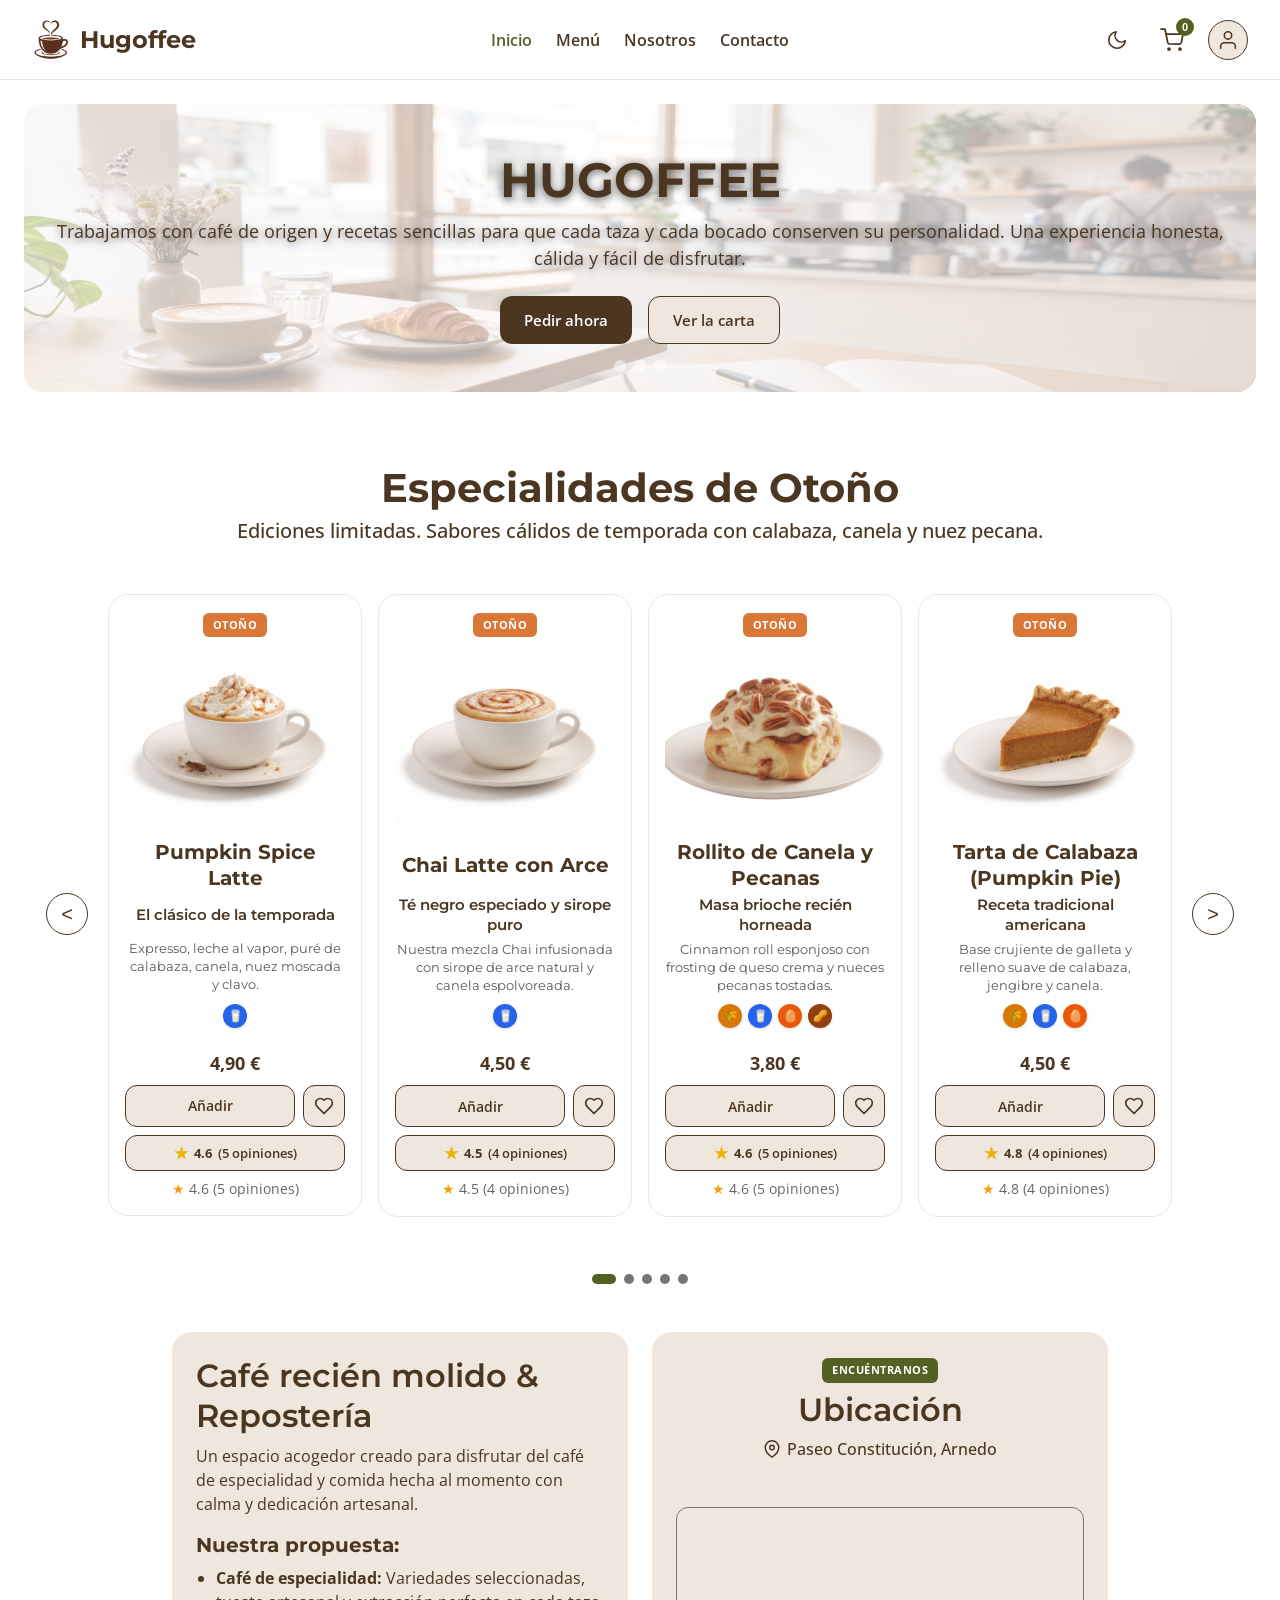
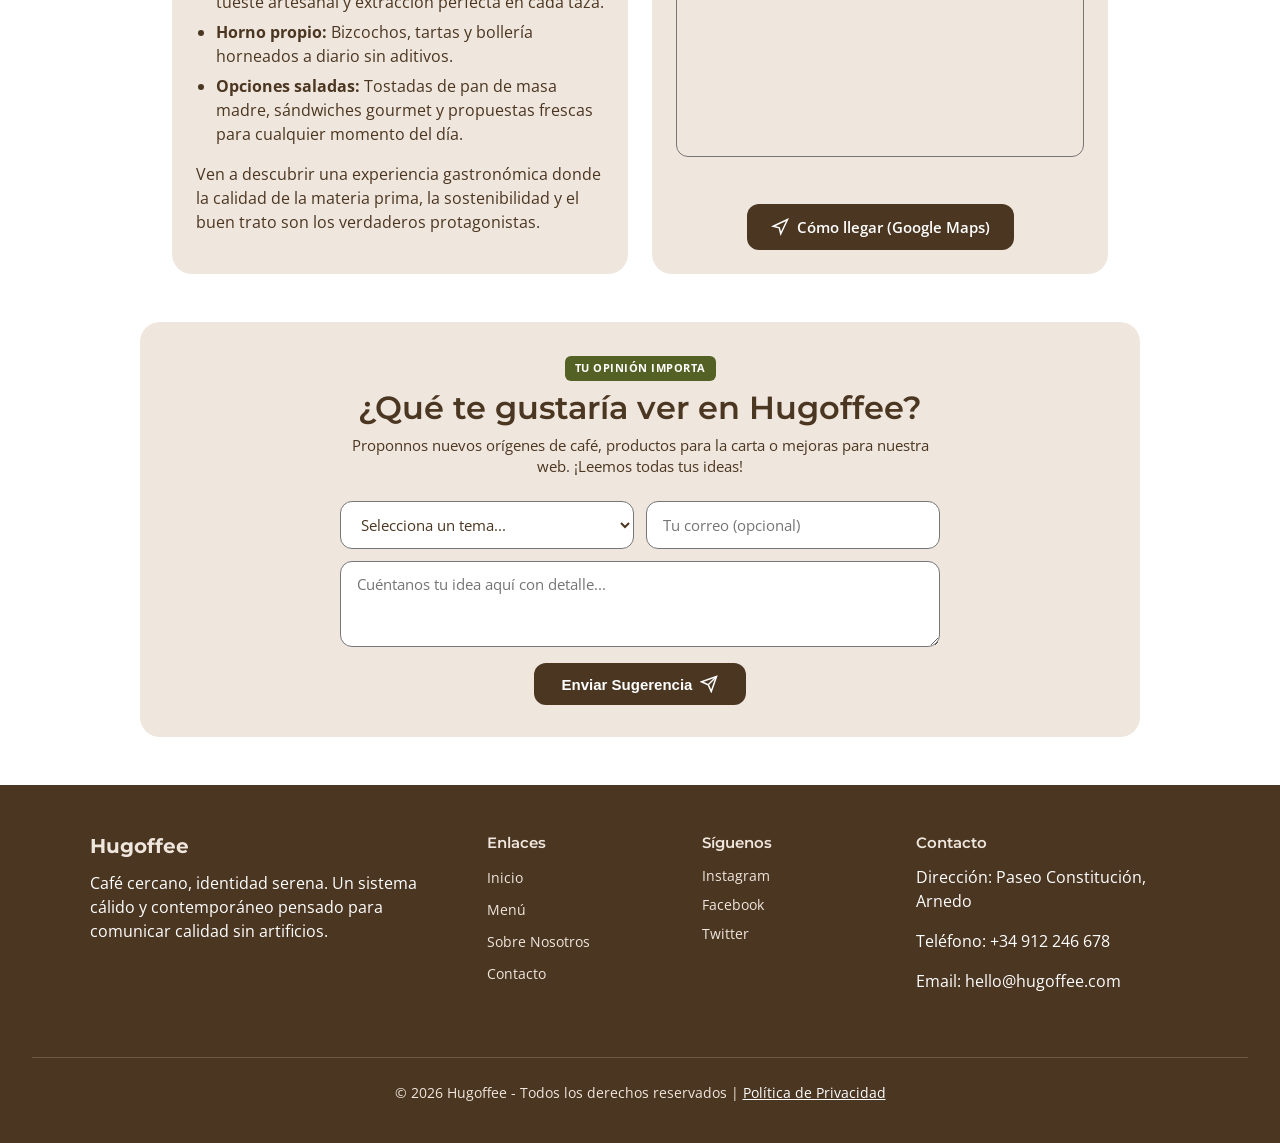
==== commit acfd9bb1: "Commit total para preguntar cambios" ====
--- a/index.html
+++ b/index.html
@@ -12,7 +12,10 @@
       name="keywords"
       content="cafetería de especialidad Arnedo, buen café Arnedo, donde tomar café Arnedo, desayunos Arnedo, repostería artesanal La Rioja, café de origen"
     />
-    <meta property="og:title" content="Hugoffee - Cafetería de Especialidad en Arnedo" />
+    <meta
+      property="og:title"
+      content="Hugoffee - Cafetería de Especialidad en Arnedo"
+    />
     <meta
       property="og:description"
       content="Café de origen, tueste artesanal y repostería recién horneada en el Paseo Constitución de Arnedo."
@@ -20,33 +23,9 @@
     <meta property="og:type" content="restaurant" />
     <meta property="og:locale" content="es_ES" />
 
-    <script type="application/ld+json">
-      {
-        "@context": "https://schema.org",
-        "@type": "CafeOrCoffeeShop",
-        "name": "Hugoffee",
-        "image": "https://hugoffee.com/Imagenes/logo.jpg",
-        "description": "Cafetería de especialidad en Arnedo con cafés de origen y repostería artesanal.",
-        "address": {
-          "@type": "PostalAddress",
-          "streetAddress": "Paseo Constitución",
-          "addressLocality": "Arnedo",
-          "addressRegion": "La Rioja",
-          "postalCode": "26580",
-          "addressCountry": "ES"
-        },
-        "geo": {
-          "@type": "GeoCoordinates",
-          "latitude": 42.223247,
-          "longitude": -2.102634
-        },
-        "servesCuisine": ["Coffee", "Bakery", "Desayunos"],
-        "priceRange": "€"
-      }
-    </script>
-
     <link rel="icon" href="/Imagenes/logo.jpg" type="image/x-icon" />
     <link rel="stylesheet" href="/css/styles.css" />
+    <link rel="stylesheet" href="/css/modoOscuro.css" />
     <link rel="preconnect" href="https://fonts.googleapis.com" />
     <link rel="preconnect" href="https://fonts.gstatic.com" crossorigin />
     <link
@@ -57,6 +36,7 @@
     <script src="/js/main.js" defer></script>
     <script src="/js/modoOscuro.js" defer></script>
     <script src="/js/reseñas.js" defer></script>
+    <script src="/js/seo.js" defer></script>
   </head>
   <body>
     <a href="#main-content" class="skip-link">Saltar al contenido principal</a>
@@ -64,7 +44,7 @@
     <header class="header">
       <div class="logo-container">
         <a href="index.html" class="logo-link">
-          <img src="/Imagenes/logo.jpg" alt="Logo Hugoffee" class="logo-icon" />
+          <img src="/Imagenes/logo.jpg" id="logo" alt="Logo Hugoffee" class="logo-icon" />
           <span class="brand-name">Hugoffee</span>
         </a>
       </div>
@@ -186,14 +166,23 @@
     <main id="main-content" tabindex="-1">
       <section class="hero-section">
         <div class="hero-carousel">
-          <div class="hero-slide active" style="background-image: url('Imagenes/carrusel1.png');"></div>
-          <div class="hero-slide" style="background-image: url('Imagenes/carrusel2.png');"></div>
-          <div class="hero-slide" style="background-image: url('Imagenes/carrusel3.png');"></div>
+          <div
+            class="hero-slide active"
+            style="background-image: url(&quot;Imagenes/carrusel1.png&quot;)"
+          ></div>
+          <div
+            class="hero-slide"
+            style="background-image: url(&quot;https://nomadcoffee.es/cdn/shop/files/E.SA.BRIS_4.webp?v=1790938101&quot;)"
+          ></div>
+          <div
+            class="hero-slide"
+            style="background-image: url(&quot;Imagenes/carrusel3.png&quot;)"
+          ></div>
         </div>
 
         <div class="hero-content">
-          <h1 style="color: var(--color-primary);">HUGOFFEE</h1>
-          <p class="hero-subtitle" style="color: var(--color-primary);">
+          <h1 style="color: var(--color-primary)">HUGOFFEE</h1>
+          <p class="hero-subtitle" style="color: var(--color-primary)">
             Trabajamos con café de origen y recetas sencillas para que cada taza
             y cada bocado conserven su personalidad. Una experiencia honesta,
             cálida y fácil de disfrutar.
@@ -214,7 +203,8 @@
       <section class="specialties-section" id="menu">
         <h2>Especialidades de Otoño</h2>
         <p class="section-subtitle">
-          Ediciones limitadas. Sabores cálidos de temporada con calabaza, canela y nuez pecana.
+          Ediciones limitadas. Sabores cálidos de temporada con calabaza, canela
+          y nuez pecana.
         </p>
 
         <div class="carousel-container">
@@ -227,7 +217,6 @@
           </button>
 
           <div class="carousel-grid" id="carouselGrid">
-             <!-- Se llena automáticamente con JS según los productos de OTOÑO -->
           </div>
 
           <button
@@ -240,7 +229,6 @@
         </div>
 
         <div class="carousel-dots" id="carouselDots">
-          <!-- Los puntos (dots) se generan dinámicamente en JS en base a los productos cargados -->
         </div>
       </section>
 
@@ -423,7 +411,12 @@
           <span>Total:</span>
           <span id="cartTotal">0,00 €</span>
         </div>
-        <a href="compra.html" class="btn-primary cart-checkout-btn" style="text-align: center; display: block; text-decoration: none;">Tramitar Pedido</a>
+        <a
+          href="compra.html"
+          class="btn-primary cart-checkout-btn"
+          style="text-align: center; display: block; text-decoration: none"
+          >Tramitar Pedido</a
+        >
       </div>
     </aside>
 
@@ -467,9 +460,9 @@
       <div class="footer-bottom">
         <p>
           © 2026 Hugoffee - Todos los derechos reservados |
-          <a href="#privacidad">Política de Privacidad</a>
+          <a href="#" id="privacyPolicyBtn">Política de Privacidad</a>
         </p>
       </div>
     </footer>
   </body>
-</html>+</html>
--- a/css/styles.css
+++ b/css/styles.css
@@ -1425,6 +1425,88 @@
   transition: background 0.3s ease, transform 0.3s ease;
 }
 
+.privacy-modal-overlay {
+  position: fixed;
+  top: 0;
+  left: 0;
+  width: 100vw;
+  height: 100vh;
+  background-color: rgba(0, 0, 0, 0.5);
+  display: none;
+  align-items: center;
+  justify-content: center;
+  z-index: 99999;
+  opacity: 0;
+  transition: opacity 0.25s ease;
+  box-sizing: border-box;
+  padding: 16px;
+}
+
+.privacy-modal-overlay.active {
+  display: flex;
+  opacity: 1;
+}
+
+.privacy-modal-content {
+  background-color: var(--color-base, #ffffff);
+  color: var(--color-primary, #4b3621);
+  padding: 32px;
+  border-radius: 16px;
+  max-width: 550px;
+  width: 100%;
+  max-height: 85vh;
+  overflow-y: auto;
+  position: relative;
+  box-shadow: 0 15px 35px rgba(0, 0, 0, 0.3);
+  transform: scale(0.85);
+  transition: transform 0.25s ease;
+  box-sizing: border-box;
+}
+
+.privacy-modal-overlay.active .privacy-modal-content {
+  transform: scale(1);
+}
+
+.privacy-close-x {
+  position: absolute;
+  top: 16px;
+  right: 16px;
+  background: none;
+  border: none;
+  font-size: 20px;
+  font-weight: bold;
+  cursor: pointer;
+  color: var(--color-primary, #4b3621);
+  opacity: 0.7;
+  padding: 4px 8px;
+  line-height: 1;
+}
+
+.privacy-close-x:hover {
+  opacity: 1;
+}
+
+.privacy-modal-content h3 {
+  margin-top: 0;
+  margin-bottom: 16px;
+  font-size: 22px;
+  font-weight: 700;
+  padding-right: 24px;
+}
+
+.privacy-modal-content h4 {
+  font-size: 16px;
+  margin-top: 16px;
+  margin-bottom: 6px;
+}
+
+.privacy-modal-content p {
+  font-size: 14px;
+  line-height: 1.6;
+  color: var(--color-muted, #555);
+  margin-bottom: 12px;
+}
+
 @media (max-width: 1100px) {
   .products-grid {
     grid-template-columns: repeat(2, 1fr);
@@ -1521,4 +1603,4 @@
     max-width: 100%;
     right: -100%;
   }
-} +}
--- a/css/modoOscuro.css
+++ b/css/modoOscuro.css
@@ -0,0 +1,88 @@
+.theme-toggle-button {
+  background: transparent;
+  border: none;
+  outline: none;
+  cursor: pointer;
+  padding: 8px;
+  display: flex;
+  align-items: center;
+  justify-content: center;
+  border-radius: 6px;
+  transition: background-color 0.2s ease;
+}
+
+.theme-toggle-button:hover {
+  background-color: var(--color-secondary);
+}
+
+.theme-icon {
+  pointer-events: none;
+  transition: stroke 0.2s ease;
+}
+
+body.dark-mode {
+  --color-primary: #EFE6DD;
+  --color-primary-hover: #D1C7BD;
+  --color-secondary: #2B2118;
+  --color-base: #1A1410;
+  --color-accent: #9eb258;
+  --color-muted: #705d4f;
+  --color-text-body: #EFE6DD;
+  background-color: var(--color-base);
+  color: var(--color-text-body);
+}
+
+body.dark-mode .header {
+  background-color: var(--color-base);
+  border-bottom-color: var(--color-secondary);
+}
+
+body.dark-mode .cart-button svg,
+body.dark-mode .user-profile-button svg,
+body.dark-mode .theme-toggle-button svg {
+  stroke: var(--color-primary);
+}
+
+body.dark-mode .product-card,
+body.dark-mode .cart-drawer,
+body.dark-mode .user-dropdown,
+body.dark-mode .story-box,
+body.dark-mode .location-card,
+body.dark-mode .suggestions-card {
+  background-color: #241C16;
+  border-color: var(--color-muted);
+}
+
+body.dark-mode input,
+body.dark-mode select,
+body.dark-mode textarea {
+  background-color: #2B2118;
+  color: #EFE6DD;
+  border-color: var(--color-muted);
+}
+
+body.dark-mode .user-dropdown-header {
+  color: #EFE6DD;
+}
+
+body.dark-mode .user-dropdown-divider {
+  background-color: var(--color-muted);
+}
+
+body.dark-mode .dropdown-item {
+  color: #EFE6DD;
+}
+
+body.dark-mode .dropdown-item:hover {
+  background-color: #2B2118;
+  color: var(--color-primary-hover);
+}
+
+body.dark-mode .dropdown-item.logout {
+  color: #ff6b6b;
+}
+
+body.dark-mode .dropdown-item.logout:hover {
+  background-color: #3b1e1e;
+  color: #ff8787;
+}
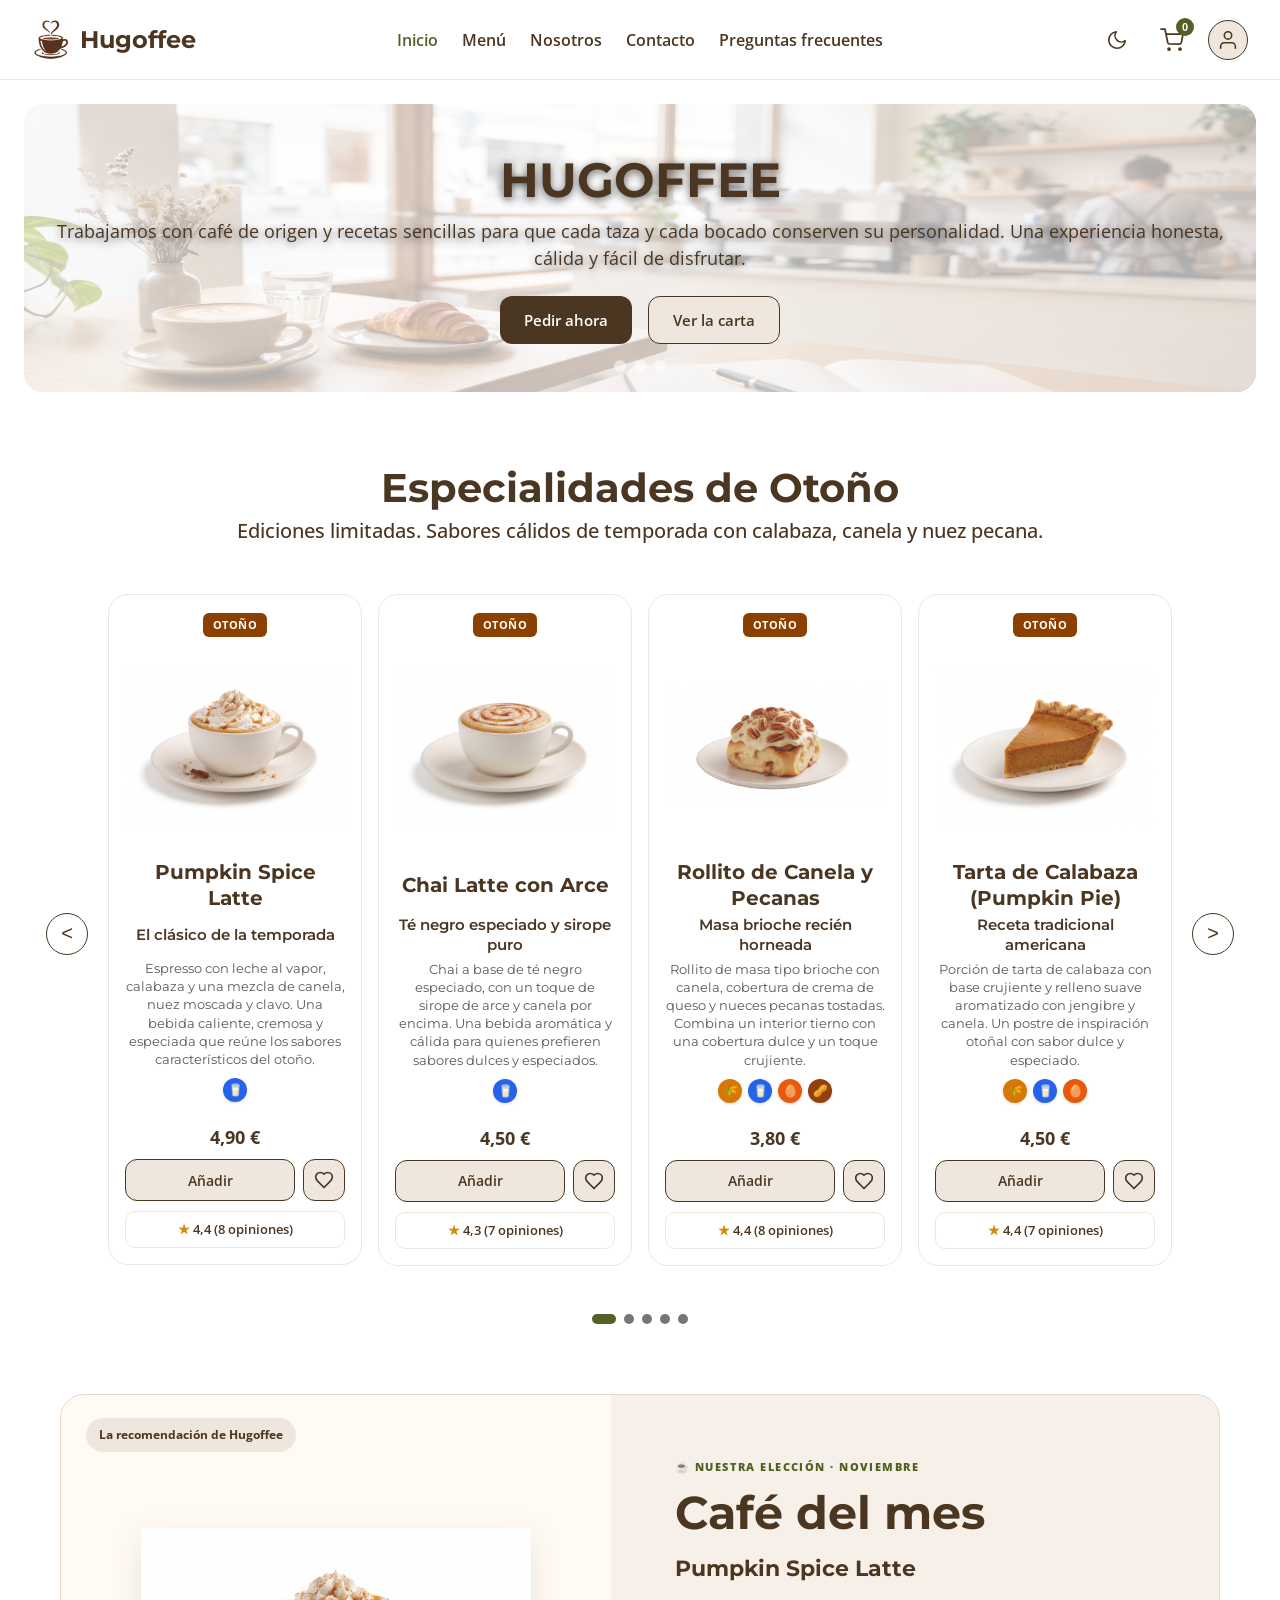
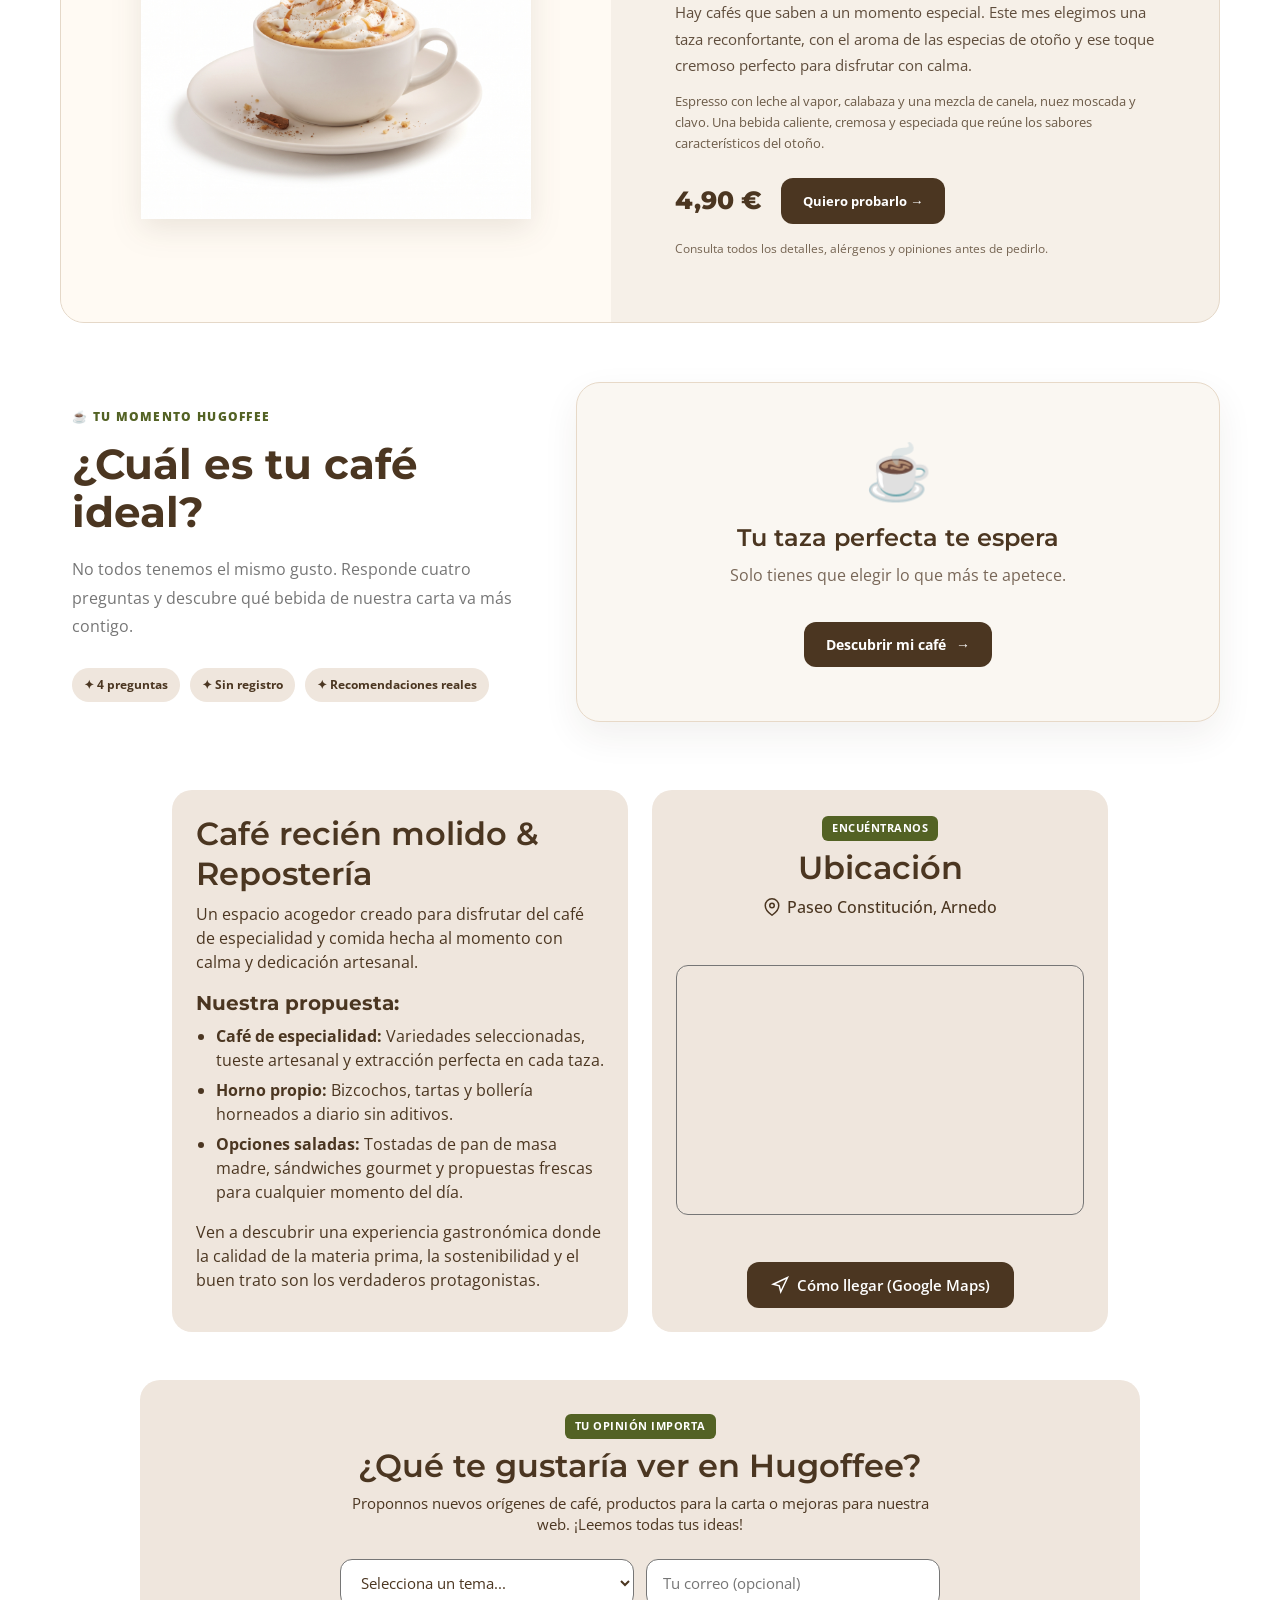
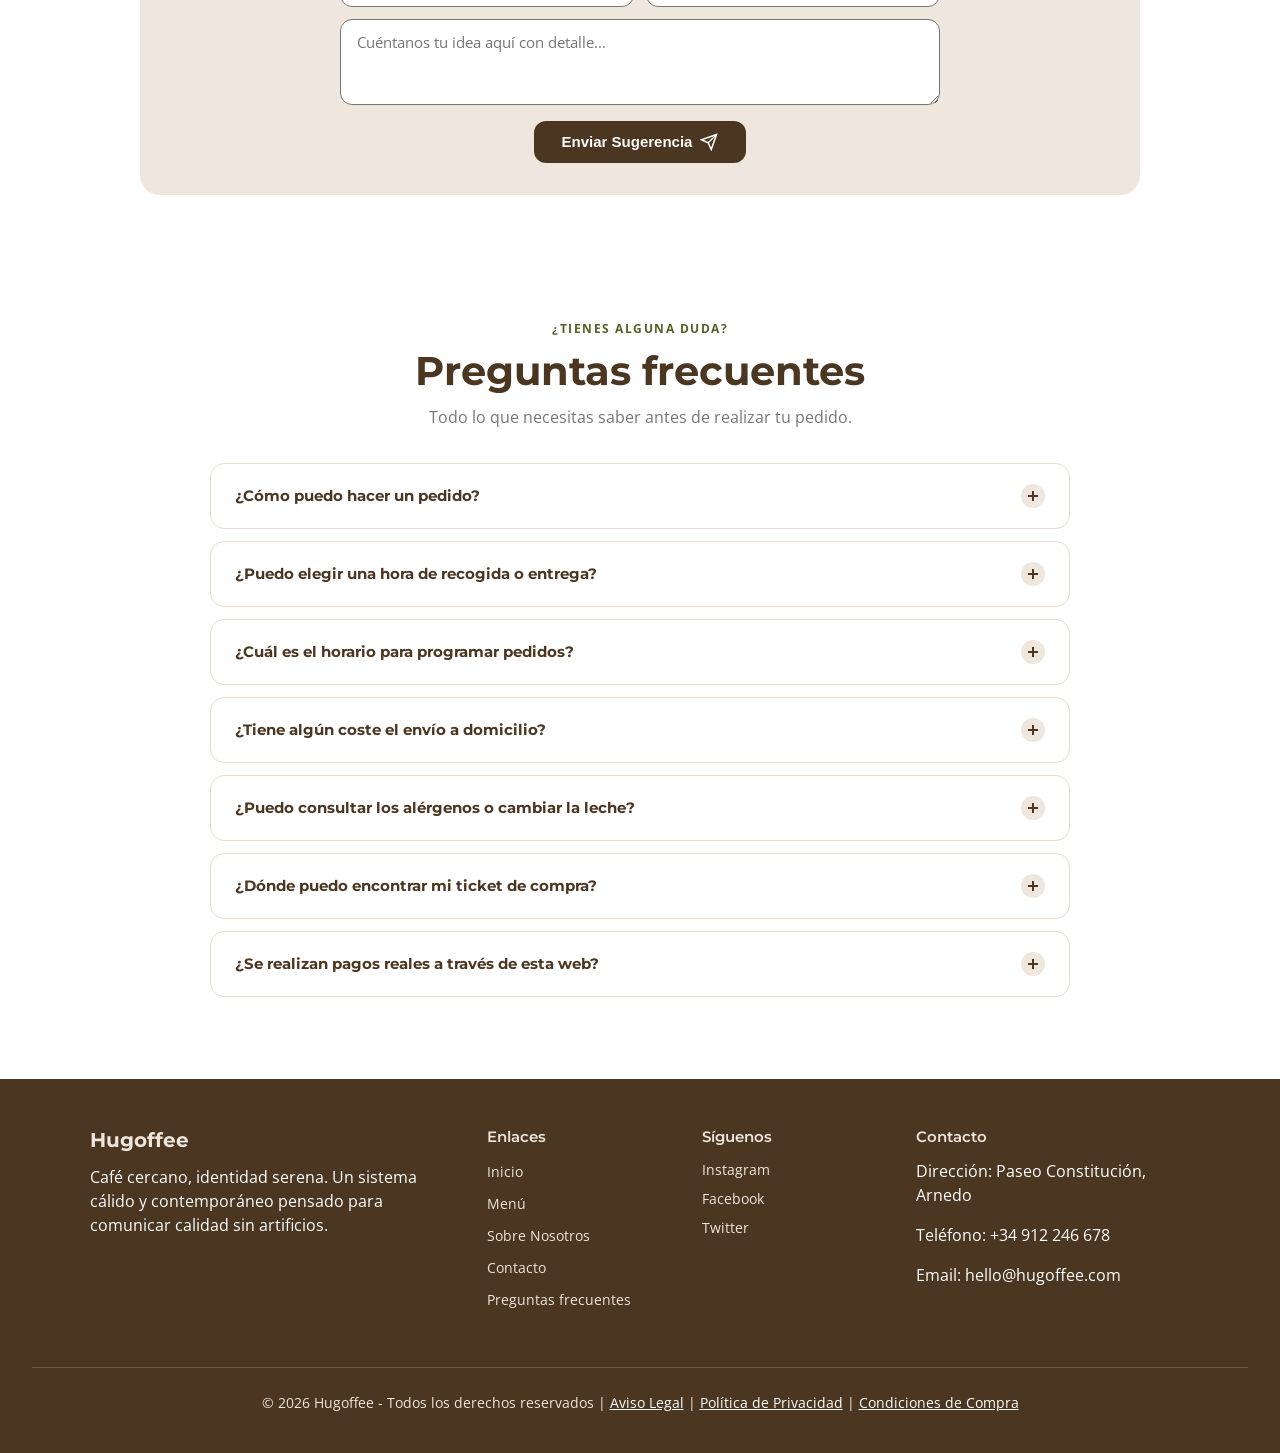
==== commit 9b8ff0d6: "Ultimo commit" ====
--- a/index.html
+++ b/index.html
@@ -25,6 +25,7 @@
 
     <link rel="icon" href="/Imagenes/logo.jpg" type="image/x-icon" />
     <link rel="stylesheet" href="/css/styles.css" />
+    <link rel="stylesheet" href="/css/hugoffeeExtras.css" />
     <link rel="stylesheet" href="/css/modoOscuro.css" />
     <link rel="preconnect" href="https://fonts.googleapis.com" />
     <link rel="preconnect" href="https://fonts.gstatic.com" crossorigin />
@@ -34,8 +35,8 @@
     />
     <script src="/js/auth.js" defer></script>
     <script src="/js/main.js" defer></script>
+    <script src="/js/cafeIdeal.js" defer></script>
     <script src="/js/modoOscuro.js" defer></script>
-    <script src="/js/reseñas.js" defer></script>
     <script src="/js/seo.js" defer></script>
   </head>
   <body>
@@ -54,6 +55,7 @@
         <a href="menu.html">Menú</a>
         <a href="index.html#nosotros">Nosotros</a>
         <a href="index.html#contacto">Contacto</a>
+        <a href="index.html#preguntas-frecuentes">Preguntas frecuentes</a>
       </nav>
 
       <div class="user-actions">
@@ -232,6 +234,41 @@
         </div>
       </section>
 
+      <section class="coffee-month-section" id="cafe-del-mes" aria-labelledby="coffeeMonthHeading" hidden>
+        <div class="coffee-month-shell">
+          <div class="coffee-month-photo">
+            <span class="coffee-month-photo-label">La recomendación de Hugoffee</span>
+            <img id="coffeeMonthImage" alt="" loading="lazy" decoding="async" />
+          </div>
+          <div class="coffee-month-copy">
+            <span class="coffee-month-eyebrow">☕ NUESTRA ELECCIÓN · NOVIEMBRE</span>
+            <h2 id="coffeeMonthHeading">Café del mes</h2>
+            <p class="coffee-month-name" id="coffeeMonthName"></p>
+            <p class="coffee-month-story">Hay cafés que saben a un momento especial. Este mes elegimos una taza reconfortante, con el aroma de las especias de otoño y ese toque cremoso perfecto para disfrutar con calma.</p>
+            <p class="coffee-month-description" id="coffeeMonthDescription"></p>
+            <div class="coffee-month-bottom">
+              <span class="coffee-month-price" id="coffeeMonthPrice"></span>
+              <button class="coffee-month-button product-details-open" type="button" id="coffeeMonthButton" data-product-id="pumpkin-spice-latte">Quiero probarlo <span aria-hidden="true">→</span></button>
+            </div>
+            <p class="coffee-month-note">Consulta todos los detalles, alérgenos y opiniones antes de pedirlo.</p>
+          </div>
+        </div>
+      </section>
+
+      <section class="coffee-quiz-section" id="cafe-ideal" aria-labelledby="coffeeQuizHeading">
+        <div class="coffee-quiz-shell">
+          <div class="coffee-quiz-intro">
+            <span class="coffee-quiz-eyebrow">☕ TU MOMENTO HUGOFFEE</span>
+            <h2 id="coffeeQuizHeading">¿Cuál es tu café ideal?</h2>
+            <p>No todos tenemos el mismo gusto. Responde cuatro preguntas y descubre qué bebida de nuestra carta va más contigo.</p>
+            <div class="coffee-quiz-features"><span>✦ 4 preguntas</span><span>✦ Sin registro</span><span>✦ Recomendaciones reales</span></div>
+          </div>
+          <div class="coffee-quiz-panel" id="coffeeQuizApp" aria-live="polite">
+            <div class="coffee-quiz-start"><span class="coffee-quiz-cup" aria-hidden="true">☕</span><h3>Tu taza perfecta te espera</h3><p>Solo tienes que elegir lo que más te apetece.</p><button type="button" class="coffee-quiz-primary" data-quiz-start>Descubrir mi café <span aria-hidden="true">→</span></button></div>
+          </div>
+        </div>
+      </section>
+
       <section class="info-section" id="nosotros">
         <article class="story-box">
           <h3>Café recién molido & Repostería</h3>
@@ -394,6 +431,43 @@
           </form>
         </div>
       </section>
+      <section class="hugoffee-faq" id="preguntas-frecuentes" aria-labelledby="faqTitulo">
+        <div class="hugoffee-faq-head">
+          <span class="hugoffee-faq-eyebrow">¿TIENES ALGUNA DUDA?</span>
+          <h2 id="faqTitulo">Preguntas frecuentes</h2>
+          <p>Todo lo que necesitas saber antes de realizar tu pedido.</p>
+        </div>
+        <div class="hugoffee-faq-list">
+          <details class="hugoffee-faq-item">
+            <summary>¿Cómo puedo hacer un pedido?<span class="hugoffee-faq-symbol" aria-hidden="true"></span></summary>
+            <div class="hugoffee-faq-answer">Explora la carta, añade los productos al carrito y selecciona «Tramitar pedido». Para finalizar, inicia sesión e indica cómo y cuándo prefieres recibirlo.</div>
+          </details>
+          <details class="hugoffee-faq-item">
+            <summary>¿Puedo elegir una hora de recogida o entrega?<span class="hugoffee-faq-symbol" aria-hidden="true"></span></summary>
+            <div class="hugoffee-faq-answer">Sí. En la pantalla de compra puedes elegir «Lo antes posible» o programar una fecha y hora de las disponibles. Las franjas tienen en cuenta la preparación estimada del pedido.</div>
+          </details>
+          <details class="hugoffee-faq-item">
+            <summary>¿Cuál es el horario para programar pedidos?<span class="hugoffee-faq-symbol" aria-hidden="true"></span></summary>
+            <div class="hugoffee-faq-answer">El horario configurado en esta demostración es de lunes a viernes de 08:00 a 20:00, sábados de 09:00 a 20:00 y domingos de 09:00 a 18:00. La disponibilidad concreta se muestra al seleccionar la fecha.</div>
+          </details>
+          <details class="hugoffee-faq-item">
+            <summary>¿Tiene algún coste el envío a domicilio?<span class="hugoffee-faq-symbol" aria-hidden="true"></span></summary>
+            <div class="hugoffee-faq-answer">La entrega a domicilio añade 2,00 € cuando el subtotal de productos es inferior a 20,00 €. A partir de ese importe, el suplemento de entrega es de 0,00 €. Verás el total actualizado antes de confirmar.</div>
+          </details>
+          <details class="hugoffee-faq-item">
+            <summary>¿Puedo consultar los alérgenos o cambiar la leche?<span class="hugoffee-faq-symbol" aria-hidden="true"></span></summary>
+            <div class="hugoffee-faq-answer">Puedes revisar los alérgenos en la ficha de cada producto y utilizar los filtros de la carta. En las bebidas que lo permiten, selecciona el tipo de leche antes de terminar el pedido.</div>
+          </details>
+          <details class="hugoffee-faq-item">
+            <summary>¿Dónde puedo encontrar mi ticket de compra?<span class="hugoffee-faq-symbol" aria-hidden="true"></span></summary>
+            <div class="hugoffee-faq-answer">En «Mis compras», abre el pedido que quieras consultar y pulsa «Descargar ticket PDF». El documento incluye productos, cantidades, precios y datos de recogida o entrega.</div>
+          </details>
+          <details class="hugoffee-faq-item">
+            <summary>¿Se realizan pagos reales a través de esta web?<span class="hugoffee-faq-symbol" aria-hidden="true"></span></summary>
+            <div class="hugoffee-faq-answer">No. Hugoffee es un proyecto demostrativo: los pedidos y el historial se guardan localmente en el navegador, sin pasarela de pago ni cobros reales.</div>
+          </details>
+        </div>
+      </section>
     </main>
 
     <div id="cartOverlay" class="cart-overlay"></div>
@@ -424,12 +498,8 @@
       <div class="footer-columns">
         <div class="footer-col brand-col">
           <h4>Hugoffee</h4>
-          <p>
-            Café cercano, identidad serena. Un sistema cálido y contemporáneo
-            pensado para comunicar calidad sin artificios.
-          </p>
-        </div>
-
+          <p>Café cercano, identidad serena. Un sistema cálido y contemporáneo pensado para comunicar calidad sin artificios.</p>
+        </div>
         <div class="footer-col">
           <h5>Enlaces</h5>
           <ul>
@@ -437,9 +507,9 @@
             <li><a href="menu.html">Menú</a></li>
             <li><a href="index.html#nosotros">Sobre Nosotros</a></li>
             <li><a href="index.html#contacto">Contacto</a></li>
+            <li><a href="index.html#preguntas-frecuentes">Preguntas frecuentes</a></li>
           </ul>
         </div>
-
         <div class="footer-col">
           <h5>Síguenos</h5>
           <div class="social-links">
@@ -448,20 +518,15 @@
             <a href="#">Twitter</a>
           </div>
         </div>
-
-        <div class="footer-col">
+        <div class="footer-col" id="contacto">
           <h5>Contacto</h5>
           <p>Dirección: Paseo Constitución, Arnedo</p>
           <p>Teléfono: +34 912 246 678</p>
           <p>Email: hello@hugoffee.com</p>
         </div>
       </div>
-
       <div class="footer-bottom">
-        <p>
-          © 2026 Hugoffee - Todos los derechos reservados |
-          <a href="#" id="privacyPolicyBtn">Política de Privacidad</a>
-        </p>
+        <p>© 2026 Hugoffee - Todos los derechos reservados | <a href="avisoLegal.html">Aviso Legal</a> | <a href="privacidad.html">Política de Privacidad</a> | <a href="condiciones.html">Condiciones de Compra</a></p>
       </div>
     </footer>
   </body>
--- a/css/styles.css
+++ b/css/styles.css
@@ -1,1606 +1,2488 @@
-@import url("https://fonts.googleapis.com/css2?family=Montserrat:wght@500;600;700&family=Open+Sans:wght@400;500;600;700&display=swap");
-
-:root {
-  --color-primary: #4b3621;
-  --color-primary-hover: #2e2115;
-  --color-secondary: #efe6dd;
-  --color-base: #ffffff;
-  --color-accent: #536224;
-  --color-muted: #767676;
-  --color-text-body: #4b3621;
-  --font-heading: "Montserrat", sans-serif;
-  --font-body: "Open Sans", sans-serif;
-  --space-xs: 8px;
-  --space-sm: 12px;
-  --space-md: 16px;
-  --space-lg: 24px;
-  --space-xl: 32px;
-  --space-2xl: 48px;
-  --space-section: 72px;
-  --radius-sm: 6px;
-  --radius-md: 12px;
-  --radius-lg: 20px;
-}
-
-* {
-  box-sizing: border-box;
-  margin: 0;
-  padding: 0;
-}
-
-html,
-body {
-  scrollbar-width: none;
-  -ms-overflow-style: none;
-  width: 100%;
-  overflow-x: hidden;
-}
-
-html::-webkit-scrollbar,
-body::-webkit-scrollbar {
-  display: none;
-}
-
-body {
-  display: flex;
-  flex-direction: column;
-  min-height: 100vh;
-  font-family: var(--font-body);
-  font-size: 16px;
-  line-height: 1.5;
-  color: var(--color-text-body);
-  background-color: var(--color-base);
-  -webkit-font-smoothing: antialiased;
-}
-
-h1,
-h2,
-h3,
-h4,
-h5,
-h6 {
-  font-family: var(--font-heading);
-  color: var(--color-primary);
-  margin-bottom: var(--space-xs);
-}
-
-h1 {
-  font-size: clamp(32px, 6vw, 48px);
-  font-weight: 700;
-  line-height: 1.2;
-}
-
-h2 {
-  font-size: clamp(26px, 5vw, 40px);
-  font-weight: 700;
-  line-height: 1.2;
-}
-
-h3 {
-  font-size: clamp(22px, 4vw, 32px);
-  font-weight: 600;
-  line-height: 1.25;
-}
-
-h4 {
-  font-size: 20px;
-  font-weight: 700;
-  line-height: 1.3;
-}
-
-h5 {
-  font-size: 15px;
-  font-weight: 600;
-  line-height: 1.35;
-  color: var(--color-primary);
-}
-
-h6 {
-  font-size: 13px;
-  font-weight: 400;
-  line-height: 1.4;
-  color: #595959;
-}
-
-p {
-  margin-bottom: var(--space-md);
-}
-
-a {
-  color: inherit;
-  text-decoration: none;
-}
-
-.btn-primary,
-.btn-secondary,
-.btn-add {
-  display: inline-flex;
-  align-items: center;
-  justify-content: center;
-  font-family: var(--font-body);
-  font-size: 15px;
-  font-weight: 600;
-  border-radius: var(--radius-md);
-  padding: 12px 24px;
-  min-height: 48px;
-  cursor: pointer;
-  transition: all 0.2s ease-in-out;
-  border: none;
-  text-align: center;
-}
-
-.btn-primary {
-  background-color: var(--color-primary);
-  color: var(--color-base);
-}
-
-.btn-primary:hover {
-  background-color: var(--color-primary-hover);
-}
-
-.btn-secondary {
-  background-color: var(--color-secondary);
-  color: var(--color-primary);
-  border: 1.5px solid var(--color-primary);
-}
-
-.btn-secondary:hover {
-  background-color: var(--color-primary);
-  color: var(--color-base);
-}
-
-.btn-add {
-  background-color: var(--color-secondary);
-  color: var(--color-primary);
-  padding: 8px 12px;
-  min-height: 42px;
-  font-size: 14px;
-  border: 1.5px solid var(--color-primary);
-  flex: 1;
-}
-
-.btn-add:hover {
-  background-color: var(--color-primary);
-  color: var(--color-base);
-}
-
-.card-actions {
-  display: flex;
-  align-items: center;
-  gap: var(--space-xs);
-  width: 100%;
-}
-
-.btn-fav {
-  background-color: var(--color-secondary);
-  border: 1.5px solid var(--color-primary);
-  border-radius: var(--radius-md);
-  width: 42px;
-  height: 42px;
-  display: flex;
-  align-items: center;
-  justify-content: center;
-  cursor: pointer;
-  flex-shrink: 0;
-  transition: all 0.2s ease;
-}
-
-.btn-fav svg {
-  shape-rendering: geometricPrecision;
-  stroke: var(--color-primary);
-  fill: none;
-  transition: all 0.2s ease;
-}
-
-.btn-fav:hover {
-  background-color: var(--color-base);
-}
-
-.btn-fav.active {
-  border-color: var(--color-accent);
-  background-color: var(--color-base);
-}
-
-.btn-fav.active svg {
-  fill: var(--color-accent) !important;
-  stroke: var(--color-accent) !important;
-}
-
-.badge-container {
-  min-height: 28px;
-  display: flex;
-  align-items: center;
-  justify-content: center;
-  margin-bottom: var(--space-xs);
-  width: 100%;
-}
-
-.badge {
-  display: inline-block;
-  background-color: var(--color-accent);
-  color: var(--color-base);
-  font-size: 11px;
-  font-weight: 700;
-  text-transform: uppercase;
-  padding: 4px 10px;
-  border-radius: var(--radius-sm);
-  letter-spacing: 0.5px;
-}
-
-input[type="email"],
-input[type="text"] {
-  width: 100%;
-  padding: 12px 16px;
-  font-family: var(--font-body);
-  font-size: 16px;
-  color: var(--color-primary);
-  background-color: var(--color-base);
-  border: 1.5px solid var(--color-muted);
-  border-radius: var(--radius-md);
-  outline: none;
-  transition: border-color 0.2s ease, box-shadow 0.2s ease;
-}
-
-input[type="email"]:focus,
-input[type="text"]:focus {
-  border-color: var(--color-accent);
-  box-shadow: 0 0 0 2px var(--color-accent);
-}
-
-.header {
-  display: grid;
-  grid-template-columns: 1fr auto 1fr;
-  align-items: center;
-  min-height: 80px;
-  padding: var(--space-md) var(--space-xl);
-  background-color: var(--color-base);
-  border-bottom: 1px solid var(--color-secondary);
-  position: sticky;
-  top: 0;
-  z-index: 100;
-  width: 100%;
-}
-
-.logo-container {
-  display: flex;
-  align-items: center;
-  gap: var(--space-xs);
-  justify-content: flex-start;
-}
-
-.logo-link {
-  display: flex;
-  align-items: center;
-  gap: var(--space-xs);
-  text-decoration: none;
-  color: inherit;
-}
-
-.logo-icon {
-  width: 40px;
-  height: 40px;
-  object-fit: contain;
-}
-
-.brand-name {
-  font-family: var(--font-heading);
-  font-size: 24px;
-  font-weight: 700;
-  color: var(--color-primary);
-}
-
-.main-nav {
-  display: flex;
-  gap: var(--space-lg);
-  justify-content: center;
-}
-
-.main-nav a {
-  font-weight: 600;
-  color: var(--color-primary);
-  transition: color 0.2s ease;
-}
-
-.main-nav a:hover,
-.main-nav a.active {
-  color: var(--color-accent);
-}
-
-.user-actions {
-  display: flex;
-  align-items: center;
-  justify-content: flex-end;
-  gap: var(--space-md);
-}
-
-.search-box {
-  width: 200px;
-}
-
-.search-input {
-  width: 100%;
-  padding: 8px 12px;
-  font-size: 14px;
-}
-
-.search-hidden {
-  visibility: hidden;
-  pointer-events: none;
-}
-
-.theme-toggle-button {
-  background: transparent;
-  border: none;
-  outline: none;
-  cursor: pointer;
-  padding: 8px;
-  display: flex;
-  align-items: center;
-  justify-content: center;
-  border-radius: var(--radius-sm);
-  transition: background-color 0.2s ease;
-}
-
-.theme-toggle-button:hover {
-  background-color: var(--color-secondary);
-}
-
-.theme-icon {
-  pointer-events: none;
-  transition: stroke 0.2s ease;
-}
-
-.cart-button {
-  background: none;
-  border: none;
-  cursor: pointer;
-  padding: var(--space-xs);
-  display: flex;
-  align-items: center;
-  justify-content: center;
-  border-radius: var(--radius-sm);
-  position: relative;
-  transition: background-color 0.2s ease;
-}
-
-.cart-button:hover {
-  background-color: var(--color-secondary);
-}
-
-.cart-badge {
-  position: absolute;
-  top: -2px;
-  right: -2px;
-  background-color: var(--color-accent);
-  color: var(--color-base);
-  font-size: 11px;
-  font-weight: 700;
-  border-radius: 50%;
-  width: 18px;
-  height: 18px;
-  display: flex;
-  align-items: center;
-  justify-content: center;
-}
-
-.user-profile-button {
-  background-color: var(--color-secondary);
-  border: 1.5px solid var(--color-primary);
-  width: 40px;
-  height: 40px;
-  border-radius: 50%;
-  display: flex;
-  align-items: center;
-  justify-content: center;
-  transition: all 0.2s ease;
-}
-
-.user-profile-button:hover {
-  background-color: var(--color-primary);
-}
-
-.user-profile-button:hover svg {
-  stroke: var(--color-base);
-}
-
-.hero-section {
-  background-color: var(--color-secondary);
-  padding: var(--space-2xl) var(--space-xl);
-  text-align: center;
-  border-radius: var(--radius-lg);
-  margin: var(--space-lg);
-  position: relative;
-  overflow: hidden;
-}
-
-.hero-content {
-  position: relative;
-  z-index: 2;
-}
-
-.hero-content h1,
-.hero-content .hero-subtitle {
-  text-shadow: 0 2px 8px rgba(0, 0, 0, 0.6);
-}
-
-.hero-slide::after {
-  content: "";
-  position: absolute;
-  top: 0;
-  left: 0;
-  width: 100%;
-  height: 100%;
-  background: rgba(255, 255, 255, 0.68);
-  pointer-events: none;
-}
-
-body.dark-mode .hero-slide::after {
-  background: rgba(0, 0, 0, 0.45);
-}
-
-.hero-subtitle {
-  font-size: 18px;
-  color: var(--color-primary);
-  margin-bottom: var(--space-lg);
-}
-
-.hero-buttons {
-  display: flex;
-  gap: var(--space-md);
-  justify-content: center;
-}
-
-.specialties-section {
-  padding: var(--space-2xl) var(--space-xl);
-  text-align: center;
-}
-
-.specialties-section h2 {
-  margin-bottom: 4px;
-}
-
-.section-subtitle {
-  font-size: 20px;
-  color: var(--color-primary);
-  margin-bottom: var(--space-xl);
-  font-weight: 500;
-}
-
-.carousel-container {
-  display: flex;
-  align-items: center;
-  gap: var(--space-sm);
-  justify-content: center;
-  margin-bottom: var(--space-lg);
-  position: relative;
-  width: 100%;
-  max-width: 100%;
-}
-
-.carousel-arrow {
-  background: var(--color-base);
-  border: 1.5px solid var(--color-primary);
-  color: var(--color-primary);
-  width: 42px;
-  height: 42px;
-  border-radius: 50%;
-  font-size: 20px;
-  cursor: pointer;
-  display: flex;
-  align-items: center;
-  justify-content: center;
-  transition: all 0.2s ease;
-  flex-shrink: 0;
-  z-index: 10;
-}
-
-.carousel-arrow:hover {
-  background: var(--color-primary);
-  color: var(--color-base);
-}
-
-.carousel-grid {
-  display: flex;
-  gap: var(--space-md);
-  overflow-x: auto;
-  scroll-behavior: smooth;
-  padding: var(--space-md) var(--space-xs);
-  max-width: 1080px;
-  width: 100%;
-  scrollbar-width: none;
-  align-items: stretch;
-  -webkit-overflow-scrolling: touch;
-}
-
-.carousel-grid::-webkit-scrollbar {
-  display: none;
-}
-
-.product-card {
-  background-color: var(--color-base);
-  border: 1px solid var(--color-secondary);
-  border-radius: var(--radius-lg);
-  padding: var(--space-md);
-  text-align: center;
-  min-width: 240px;
-  flex: 0 0 calc(25% - 12px);
-  transition: border-color 0.2s ease, transform 0.2s ease, box-shadow 0.2s ease;
-  display: flex;
-  flex-direction: column;
-  justify-content: space-between;
-  height: 100%;
-}
-
-.product-card:hover {
-  border-color: var(--color-primary);
-  transform: translateY(-3px);
-  box-shadow: 0 4px 12px rgba(75, 54, 33, 0.08);
-}
-
-.product-image-placeholder {
-  width: 100%;
-  height: 130px;
-  background-color: var(--color-secondary);
-  border-radius: var(--radius-md);
-  margin-bottom: var(--space-sm);
-  flex-shrink: 0;
-}
-
-.product-card h4 {
-  min-height: 52px;
-  display: flex;
-  align-items: center;
-  justify-content: center;
-  text-align: center;
-  margin-bottom: 4px;
-}
-
-.product-card h5 {
-  min-height: 40px;
-  display: flex;
-  align-items: center;
-  justify-content: center;
-  text-align: center;
-  margin-bottom: 4px;
-}
-
-.product-card h6 {
-  min-height: 40px;
-  display: flex;
-  align-items: center;
-  justify-content: center;
-  text-align: center;
-  margin-bottom: var(--space-xs);
-}
-
-.card-footer {
-  margin-top: 0;
-  width: 100%;
-  padding-top: var(--space-sm);
-  display: flex;
-  flex-direction: column;
-  align-items: center;
-}
-
-.product-price {
-  font-weight: 700;
-  font-size: 18px;
-  color: var(--color-primary);
-  margin-bottom: var(--space-xs);
-}
-
-.carousel-dots {
-  display: flex;
-  justify-content: center;
-  gap: var(--space-xs);
-}
-
-.dot {
-  width: 10px;
-  height: 10px;
-  border-radius: 50%;
-  background-color: var(--color-muted);
-  cursor: pointer;
-  transition: all 0.2s ease;
-}
-
-.dot.active {
-  background-color: var(--color-accent);
-  width: 24px;
-  border-radius: 5px;
-}
-
-.menu-page {
-  flex: 1;
-  display: flex;
-  flex-direction: column;
-  align-items: center;
-  width: 100%;
-  max-width: 1400px;
-  margin: 0 auto;
-  padding: var(--space-2xl) var(--space-xl);
-}
-
-.menu-hero {
-  text-align: center;
-  max-width: 650px;
-  margin: 0 auto var(--space-xl);
-}
-
-.menu-hero h1 {
-  font-size: 40px;
-  margin-bottom: var(--space-xs);
-}
-
-.menu-hero p {
-  font-size: 17px;
-  color: var(--color-primary);
-  margin-bottom: 0;
-}
-
-.category-selector {
-  display: flex;
-  justify-content: center;
-  align-items: center;
-  gap: var(--space-md);
-  margin-bottom: var(--space-xl);
-  width: 100%;
-  flex-wrap: wrap;
-}
-
-.main-cat-btn {
-  display: flex;
-  align-items: center;
-  gap: var(--space-xs);
-  background-color: var(--color-secondary);
-  border: 2px solid var(--color-primary);
-  color: var(--color-primary);
-  padding: 12px 28px;
-  border-radius: var(--radius-md);
-  font-family: var(--font-heading);
-  font-size: 18px;
-  font-weight: 600;
-  cursor: pointer;
-  transition: all 0.2s ease;
-}
-
-.main-cat-btn:hover,
-.main-cat-btn.active {
-  background-color: var(--color-primary);
-  color: var(--color-base);
-}
-
-.subcategory-wrapper {
-  margin-bottom: var(--space-2xl);
-  width: 100%;
-}
-
-.subcategories-group {
-  display: none;
-  justify-content: center;
-  gap: var(--space-xs);
-  flex-wrap: wrap;
-}
-
-.subcategories-group.active {
-  display: flex;
-}
-
-.sub-cat-btn {
-  background-color: var(--color-base);
-  border: 1.5px solid var(--color-muted);
-  color: var(--color-primary);
-  padding: 8px 18px;
-  border-radius: var(--radius-sm);
-  font-family: var(--font-body);
-  font-size: 14px;
-  font-weight: 600;
-  cursor: pointer;
-  transition: all 0.2s ease;
-}
-
-.sub-cat-btn:hover {
-  border-color: var(--color-primary);
-}
-
-.sub-cat-btn.active {
-  background-color: var(--color-accent);
-  border-color: var(--color-accent);
-  color: var(--color-base);
-}
-
-.products-section {
-  display: none;
-  margin-bottom: var(--space-2xl);
-  width: 100%;
-}
-
-.products-section.active {
-  display: block;
-}
-
-.favorites-section {
-  max-width: 1300px !important;
-}
-
-.products-grid {
-  display: grid;
-  grid-template-columns: repeat(4, 1fr);
-  gap: var(--space-lg);
-  width: 100%;
-  align-items: stretch;
-}
-
-.products-grid .product-card {
-  min-width: 0;
-  width: 100%;
-  flex: initial;
-}
-
-.info-section {
-  display: grid;
-  grid-template-columns: 1fr 1fr;
-  gap: var(--space-lg);
-  padding: 0 var(--space-xl) var(--space-2xl);
-  max-width: 1000px;
-  margin: 0 auto;
-  width: 100%;
-}
-
-.story-box {
-  background-color: var(--color-secondary);
-  padding: var(--space-lg);
-  border-radius: var(--radius-lg);
-}
-
-.story-box ul {
-  padding-left: 20px;
-  margin-bottom: var(--space-md);
-}
-
-.story-box li {
-  margin-bottom: 6px;
-}
-
-.location-card {
-  background-color: var(--color-secondary);
-  border-radius: var(--radius-lg);
-  padding: var(--space-lg);
-  width: 100%;
-  text-align: center;
-  display: flex;
-  flex-direction: column;
-  justify-content: space-between;
-}
-
-.location-badge {
-  display: inline-block;
-  background-color: var(--color-accent);
-  color: var(--color-base);
-  font-size: 11px;
-  font-weight: 700;
-  padding: 4px 10px;
-  border-radius: var(--radius-sm);
-  margin-bottom: var(--space-xs);
-  text-transform: uppercase;
-  letter-spacing: 0.5px;
-}
-
-.location-card h2 {
-  color: var(--color-primary);
-  font-size: 32px;
-  font-weight: 600;
-  margin-bottom: var(--space-xs);
-}
-
-.location-address {
-  color: var(--color-primary);
-  font-size: 16px;
-  font-weight: 500;
-  display: inline-flex;
-  align-items: center;
-  justify-content: center;
-  gap: 6px;
-  margin-bottom: var(--space-md);
-}
-
-.map-container {
-  width: 100%;
-  height: 250px;
-  border-radius: var(--radius-md);
-  overflow: hidden;
-  border: 1px solid var(--color-muted);
-}
-
-.location-actions {
-  margin-top: var(--space-md);
-}
-
-.btn-directions {
-  display: inline-flex;
-  align-items: center;
-  gap: 8px;
-  background-color: var(--color-primary);
-  color: var(--color-base);
-  text-decoration: none;
-  padding: 12px 24px;
-  border-radius: var(--radius-md);
-  font-size: 15px;
-  font-weight: 600;
-  transition: background-color 0.2s ease, transform 0.2s ease;
-}
-
-.btn-directions:hover {
-  background-color: var(--color-primary-hover);
-  transform: translateY(-2px);
-}
-
-.footer {
-  margin-top: auto;
-  background-color: var(--color-primary);
-  color: var(--color-base);
-  padding: var(--space-2xl) var(--space-xl) var(--space-lg);
-  width: 100%;
-}
-
-.footer h4,
-.footer h5 {
-  color: var(--color-secondary);
-  margin-bottom: var(--space-sm);
-}
-
-.footer-columns {
-  display: grid;
-  grid-template-columns: 2fr 1fr 1fr 1.5fr;
-  gap: var(--space-xl);
-  max-width: 1100px;
-  margin: 0 auto var(--space-2xl);
-}
-
-.footer-col ul {
-  list-style: none;
-}
-
-.footer-col li {
-  margin-bottom: var(--space-xs);
-}
-
-.footer-col a {
-  color: var(--color-secondary);
-  font-size: 14px;
-  transition: color 0.2s ease;
-}
-
-.footer-col a:hover {
-  color: var(--color-base);
-}
-
-.social-links {
-  display: flex;
-  flex-direction: column;
-  gap: var(--space-xs);
-}
-
-.footer-bottom {
-  text-align: center;
-  font-size: 14px;
-  border-top: 1px solid rgba(239, 230, 221, 0.2);
-  padding-top: var(--space-lg);
-  color: var(--color-secondary);
-}
-
-.footer-bottom a {
-  color: var(--color-base);
-  text-decoration: underline;
-}
-
-.cart-overlay {
-  position: fixed;
-  top: 0;
-  left: 0;
-  width: 100vw;
-  height: 100vh;
-  background-color: rgba(0, 0, 0, 0.45);
-  backdrop-filter: blur(3px);
-  opacity: 0;
-  visibility: hidden;
-  transition: opacity 0.3s ease, visibility 0.3s ease;
-  z-index: 998;
-}
-
-.cart-overlay.active {
-  opacity: 1;
-  visibility: visible;
-}
-
-.cart-drawer {
-  position: fixed;
-  top: 0;
-  right: -420px;
-  width: 100%;
-  max-width: 380px;
-  height: 100vh;
-  background-color: var(--color-base);
-  box-shadow: -8px 0 24px rgba(75, 54, 33, 0.12);
-  display: flex;
-  flex-direction: column;
-  transition: right 0.3s cubic-bezier(0.4, 0, 0.2, 1);
-  z-index: 999;
-}
-
-.cart-drawer.active {
-  right: 0;
-}
-
-.cart-header {
-  padding: var(--space-lg);
-  border-bottom: 1px solid var(--color-secondary);
-  background-color: var(--color-base);
-}
-
-.cart-header h3 {
-  margin: 0;
-  font-size: 22px;
-  font-family: var(--font-heading);
-  color: var(--color-primary);
-}
-
-.cart-body {
-  flex: 1;
-  overflow-y: auto;
-  padding: var(--space-md) var(--space-lg);
-}
-
-.cart-empty-container {
-  display: flex;
-  align-items: center;
-  justify-content: center;
-  height: 100%;
-  min-height: 200px;
-}
-
-.cart-empty {
-  color: var(--color-primary);
-  opacity: 0.8;
-  font-size: 15px;
-  font-weight: 500;
-  margin: 0;
-}
-
-.cart-item {
-  display: flex;
-  justify-content: space-between;
-  align-items: center;
-  padding: var(--space-md) 0;
-  border-bottom: 1px solid var(--color-secondary);
-}
-
-.cart-item-details {
-  display: flex;
-  flex-direction: column;
-  gap: 2px;
-}
-
-.cart-item-title {
-  font-size: 15px;
-  font-weight: 600;
-  color: var(--color-primary);
-  margin: 0;
-}
-
-.cart-item-price {
-  font-size: 14px;
-  color: var(--color-accent);
-  font-weight: 700;
-}
-
-.cart-item-actions {
-  display: flex;
-  align-items: center;
-  gap: var(--space-xs);
-}
-
-.cart-quantity-controls {
-  display: flex;
-  align-items: center;
-  background-color: var(--color-secondary);
-  border-radius: var(--radius-sm);
-  padding: 2px;
-}
-
-.cart-qty-btn {
-  background: none;
-  border: none;
-  color: var(--color-primary);
-  width: 26px;
-  height: 26px;
-  cursor: pointer;
-  font-weight: 700;
-  font-size: 15px;
-  display: flex;
-  align-items: center;
-  justify-content: center;
-  border-radius: var(--radius-sm);
-  transition: background-color 0.2s ease;
-}
-
-.cart-qty-btn:hover {
-  background-color: rgba(75, 54, 33, 0.1);
-}
-
-.cart-qty-value {
-  font-size: 14px;
-  font-weight: 600;
-  padding: 0 6px;
-  min-width: 22px;
-  text-align: center;
-  color: var(--color-primary);
-}
-
-.cart-delete-btn {
-  background: none;
-  border: none;
-  color: #922222;
-  cursor: pointer;
-  padding: 6px;
-  display: flex;
-  align-items: center;
-  justify-content: center;
-  border-radius: var(--radius-sm);
-  transition: background-color 0.2s ease, color 0.2s ease;
-}
-
-.cart-delete-btn:hover {
-  background-color: #fde8e6;
-  color: #721c1c;
-}
-
-.cart-footer {
-  padding: var(--space-lg);
-  border-top: 1px solid var(--color-secondary);
-  background-color: var(--color-base);
-}
-
-.cart-total {
-  display: flex;
-  justify-content: space-between;
-  align-items: center;
-  font-size: 18px;
-  font-weight: 700;
-  margin-bottom: var(--space-md);
-  color: var(--color-primary);
-}
-
-.cart-checkout-btn {
-  width: 100%;
-}
-
-.user-menu-container {
-  position: relative;
-  display: inline-block;
-}
-
-.user-dropdown {
-  display: none;
-  position: absolute;
-  top: calc(100% + 10px);
-  right: 0;
-  background-color: #ffffff;
-  border: 1px solid #767676;
-  border-radius: 8px;
-  box-shadow: 0 4px 12px rgba(0, 0, 0, 0.15);
-  padding: 12px;
-  min-width: 180px;
-  z-index: 1000;
-  flex-direction: column;
-  gap: 8px;
-}
-
-.user-dropdown.active {
-  display: flex;
-}
-
-.user-dropdown-header {
-  font-weight: 600;
-  font-size: 0.9rem;
-  color: var(--color-primary);
-  padding-bottom: 6px;
-}
-
-.user-dropdown-divider {
-  height: 1px;
-  background-color: #767676;
-  margin: 2px 0;
-}
-
-.dropdown-item {
-  color: #2d2d2d;
-  text-decoration: none;
-  font-size: 0.85rem;
-  padding: 6px 8px;
-  border-radius: 4px;
-  transition: background-color 0.2s ease, color 0.2s ease;
-  display: block;
-  text-align: left;
-  background: transparent;
-  border: none;
-  cursor: pointer;
-}
-
-.dropdown-item:hover {
-  background-color: var(--color-secondary);
-  color: var(--color-primary);
-}
-
-.dropdown-item.logout {
-  color: #c92a2a;
-  font-weight: 500;
-  margin-top: 4px;
-}
-
-.dropdown-item.logout:hover {
-  background-color: #fdf2f2;
-  color: #a12020;
-}
-
-.suggestions-card {
-  background-color: var(--color-secondary);
-  border-radius: var(--radius-lg);
-  padding: var(--space-xl) var(--space-lg);
-  max-width: 1000px;
-  margin: 0 auto var(--space-2xl);
-  text-align: center;
-  width: calc(100% - (var(--space-xl) * 2));
-}
-
-.suggestions-content {
-  max-width: 600px;
-  margin: 0 auto;
-}
-
-.suggestions-badge {
-  display: inline-block;
-  background-color: var(--color-accent);
-  color: var(--color-base);
-  font-size: 11px;
-  font-weight: 700;
-  padding: 4px 10px;
-  border-radius: var(--radius-sm);
-  margin-bottom: var(--space-xs);
-  text-transform: uppercase;
-  letter-spacing: 0.5px;
-}
-
-.suggestions-card h2 {
-  color: var(--color-primary);
-  font-size: 32px;
-  font-weight: 600;
-  margin-bottom: var(--space-xs);
-}
-
-.suggestions-card p {
-  color: var(--color-primary);
-  font-size: 15px;
-  line-height: 1.4;
-  margin-bottom: var(--space-lg);
-}
-
-.suggestion-form {
-  display: flex;
-  flex-direction: column;
-  gap: 12px;
-}
-
-.form-row {
-  display: flex;
-  gap: 12px;
-  width: 100%;
-}
-
-.suggestion-form select,
-.suggestion-form input,
-.suggestion-form textarea {
-  width: 100%;
-  background: var(--color-base);
-  border: 1.5px solid var(--color-muted);
-  border-radius: var(--radius-md);
-  padding: 12px 16px;
-  font-size: 15px;
-  color: var(--color-primary);
-  font-family: inherit;
-  outline: none;
-  transition: all 0.2s ease;
-}
-
-.suggestion-form select:focus,
-.suggestion-form input:focus,
-.suggestion-form textarea:focus {
-  border-color: var(--color-accent);
-  box-shadow: 0 0 0 2px var(--color-accent);
-}
-
-.suggestion-form textarea {
-  resize: vertical;
-  min-height: 80px;
-}
-
-.suggestion-form button {
-  background-color: var(--color-primary);
-  color: var(--color-base);
-  border: none;
-  padding: 12px 28px;
-  border-radius: var(--radius-md);
-  font-size: 15px;
-  font-weight: 600;
-  cursor: pointer;
-  display: inline-flex;
-  align-items: center;
-  justify-content: center;
-  gap: 8px;
-  align-self: center;
-  transition: background-color 0.2s ease, transform 0.2s ease;
-  margin-top: 4px;
-}
-
-.suggestion-form button:hover {
-  background-color: var(--color-primary-hover);
-  transform: translateY(-2px);
-}
-
-.suggestion-message {
-  font-size: 0.9rem;
-  font-weight: 600;
-  display: none;
-  margin-top: 8px;
-}
-
-.suggestion-message.success {
-  display: block;
-  color: #1b5e20;
-}
-
-.suggestion-message.error {
-  display: block;
-  color: #b71c1c;
-}
-
-body.dark-mode {
-  --color-primary: #efe6dd;
-  --color-primary-hover: #d1c7bd;
-  --color-secondary: #2b2118;
-  --color-base: #1a1410;
-  --color-accent: #9eb258;
-  --color-muted: #705d4f;
-  --color-text-body: #efe6dd;
-  background-color: var(--color-base);
-  color: var(--color-text-body);
-}
-
-body.dark-mode .header {
-  background-color: var(--color-base);
-  border-bottom-color: var(--color-secondary);
-}
-
-body.dark-mode .cart-button svg,
-body.dark-mode .user-profile-button svg,
-body.dark-mode .theme-toggle-button svg {
-  stroke: var(--color-primary);
-}
-
-body.dark-mode .product-card,
-body.dark-mode .cart-drawer,
-body.dark-mode .user-dropdown,
-body.dark-mode .story-box,
-body.dark-mode .location-card,
-body.dark-mode .suggestions-card {
-  background-color: #241c16;
-  border-color: var(--color-muted);
-}
-
-body.dark-mode input,
-body.dark-mode select,
-body.dark-mode textarea {
-  background-color: #2b2118;
-  color: #efe6dd;
-  border-color: var(--color-muted);
-}
-
-.skip-link {
-  position: absolute;
-  top: -100px;
-  left: 10px;
-  background-color: var(--color-primary);
-  color: var(--color-base);
-  padding: 12px 20px;
-  border-radius: 0 0 var(--radius-md) var(--radius-md);
-  text-decoration: none;
-  font-weight: 700;
-  font-size: 14px;
-  z-index: 10000;
-  transition: top 0.2s ease;
-}
-
-.skip-link:focus {
-  top: 0;
-  outline: 3px solid var(--color-accent);
-}
-
-.allergens-container {
-  display: flex;
-  gap: 6px;
-  justify-content: center;
-  margin-top: auto;
-  margin-bottom: var(--space-xs);
-  min-height: 28px;
-  align-items: center;
-}
-
-.allergen-badge {
-  display: inline-flex;
-  align-items: center;
-  justify-content: center;
-  width: 24px;
-  height: 24px;
-  border-radius: 50%;
-  font-size: 12px;
-  color: #ffffff;
-  cursor: help;
-  box-shadow: 0 1px 3px rgba(0, 0, 0, 0.15);
-}
-
-.allergen-badge.gluten {
-  background-color: #d97706;
-}
-
-.allergen-badge.lacteos {
-  background-color: #2563eb;
-}
-
-.allergen-badge.frutos_secos {
-  background-color: #92400e;
-}
-
-.allergen-badge.huevos {
-  background-color: #ea580c;
-}
-
-.sr-only {
-  position: absolute;
-  width: 1px;
-  height: 1px;
-  padding: 0;
-  margin: -1px;
-  overflow: hidden;
-  clip: rect(0, 0, 0, 0);
-  white-space: nowrap;
-  border: 0;
-}
-
-.hero-section {
-  position: relative;
-  overflow: hidden;
-}
-
-.hero-carousel {
-  position: absolute;
-  top: 0;
-  left: 0;
-  width: 100%;
-  height: 100%;
-  z-index: 1;
-}
-
-.hero-slide {
-  position: absolute;
-  top: 0;
-  left: 0;
-  width: 100%;
-  height: 100%;
-  background-size: cover;
-  background-position: center;
-  opacity: 0;
-  transition: opacity 1s ease-in-out;
-}
-
-.hero-slide.active {
-  opacity: 1;
-}
-
-.hero-carousel-dots {
-  position: absolute;
-  bottom: 20px;
-  left: 50%;
-  transform: translateX(-50%);
-  display: flex;
-  gap: 8px;
-  z-index: 3;
-}
-
-.hero-dot {
-  width: 12px;
-  height: 12px;
-  border-radius: 50%;
-  background: rgba(255, 255, 255, 0.5);
-  cursor: pointer;
-  transition: background 0.3s ease, transform 0.3s ease;
-}
-
-.privacy-modal-overlay {
-  position: fixed;
-  top: 0;
-  left: 0;
-  width: 100vw;
-  height: 100vh;
-  background-color: rgba(0, 0, 0, 0.5);
-  display: none;
-  align-items: center;
-  justify-content: center;
-  z-index: 99999;
-  opacity: 0;
-  transition: opacity 0.25s ease;
-  box-sizing: border-box;
-  padding: 16px;
-}
-
-.privacy-modal-overlay.active {
-  display: flex;
-  opacity: 1;
-}
-
-.privacy-modal-content {
-  background-color: var(--color-base, #ffffff);
-  color: var(--color-primary, #4b3621);
-  padding: 32px;
-  border-radius: 16px;
-  max-width: 550px;
-  width: 100%;
-  max-height: 85vh;
-  overflow-y: auto;
-  position: relative;
-  box-shadow: 0 15px 35px rgba(0, 0, 0, 0.3);
-  transform: scale(0.85);
-  transition: transform 0.25s ease;
-  box-sizing: border-box;
-}
-
-.privacy-modal-overlay.active .privacy-modal-content {
-  transform: scale(1);
-}
-
-.privacy-close-x {
-  position: absolute;
-  top: 16px;
-  right: 16px;
-  background: none;
-  border: none;
-  font-size: 20px;
-  font-weight: bold;
-  cursor: pointer;
-  color: var(--color-primary, #4b3621);
-  opacity: 0.7;
-  padding: 4px 8px;
-  line-height: 1;
-}
-
-.privacy-close-x:hover {
-  opacity: 1;
-}
-
-.privacy-modal-content h3 {
-  margin-top: 0;
-  margin-bottom: 16px;
-  font-size: 22px;
-  font-weight: 700;
-  padding-right: 24px;
-}
-
-.privacy-modal-content h4 {
-  font-size: 16px;
-  margin-top: 16px;
-  margin-bottom: 6px;
-}
-
-.privacy-modal-content p {
-  font-size: 14px;
-  line-height: 1.6;
-  color: var(--color-muted, #555);
-  margin-bottom: 12px;
-}
-
-@media (max-width: 1100px) {
-  .products-grid {
-    grid-template-columns: repeat(2, 1fr);
-  }
-}
-
-@media (max-width: 900px) {
-  .header {
-    display: flex;
-    justify-content: space-between;
-    padding: var(--space-sm) var(--space-md);
-  }
-
-  .product-card {
-    flex: 0 0 calc(50% - 12px);
-  }
-
-  .info-section {
-    grid-template-columns: 1fr;
-    padding: 0 var(--space-md) var(--space-xl);
-  }
-
-  .footer-columns {
-    grid-template-columns: 1fr 1fr;
-  }
-
-  .main-nav {
-    display: none;
-  }
-}
-
-@media (max-width: 600px) {
-  .product-card {
-    flex: 0 0 100%;
-    min-width: 100%;
-  }
-
-  .products-grid {
-    grid-template-columns: 1fr;
-    gap: var(--space-md);
-  }
-
-  .footer-columns {
-    grid-template-columns: 1fr;
-    gap: var(--space-lg);
-  }
-
-  .header {
-    padding: var(--space-xs) var(--space-sm);
-  }
-
-  .search-box {
-    display: none;
-  }
-
-  .category-selector {
-    flex-direction: column;
-    gap: var(--space-xs);
-  }
-
-  .main-cat-btn {
-    width: 100%;
-    justify-content: center;
-  }
-
-  .location-card {
-    padding: var(--space-md);
-  }
-
-  .map-container {
-    height: 220px;
-  }
-
-  .hero-section {
-    margin: var(--space-xs);
-    padding: var(--space-xl) var(--space-md);
-  }
-
-  .suggestions-card {
-    padding: var(--space-lg) var(--space-md);
-    width: calc(100% - (var(--space-md) * 2));
-  }
-
-  .form-row {
-    flex-direction: column;
-    gap: 12px;
-  }
-
-  .suggestion-form button {
-    width: 100%;
-  }
-
-  .cart-drawer {
-    max-width: 100%;
-    right: -100%;
-  }
-}+@import url("https://fonts.googleapis.com/css2?family=Montserrat:wght@500;600;700&family=Open+Sans:wght@400;500;600;700&display=swap");
+
+:root {
+  --color-primary: #4b3621;
+  --color-primary-hover: #2e2115;
+  --color-secondary: #efe6dd;
+  --color-base: #ffffff;
+  --color-accent: #536224;
+  --color-muted: #767676;
+  --color-text-body: #4b3621;
+  --font-heading: "Montserrat", sans-serif;
+  --font-body: "Open Sans", sans-serif;
+  --space-xs: 8px;
+  --space-sm: 12px;
+  --space-md: 16px;
+  --space-lg: 24px;
+  --space-xl: 32px;
+  --space-2xl: 48px;
+  --space-section: 72px;
+  --radius-sm: 6px;
+  --radius-md: 12px;
+  --radius-lg: 20px;
+}
+
+* {
+  box-sizing: border-box;
+  margin: 0;
+  padding: 0;
+}
+
+html,
+body {
+  scrollbar-width: none;
+  -ms-overflow-style: none;
+  width: 100%;
+  overflow-x: hidden;
+}
+
+html::-webkit-scrollbar,
+body::-webkit-scrollbar {
+  display: none;
+}
+
+body {
+  display: flex;
+  flex-direction: column;
+  min-height: 100vh;
+  font-family: var(--font-body);
+  font-size: 16px;
+  line-height: 1.5;
+  color: var(--color-text-body);
+  background-color: var(--color-base);
+  -webkit-font-smoothing: antialiased;
+}
+
+h1,
+h2,
+h3,
+h4,
+h5,
+h6 {
+  font-family: var(--font-heading);
+  color: var(--color-primary);
+  margin-bottom: var(--space-xs);
+}
+
+h1 {
+  font-size: clamp(32px, 6vw, 48px);
+  font-weight: 700;
+  line-height: 1.2;
+}
+
+h2 {
+  font-size: clamp(26px, 5vw, 40px);
+  font-weight: 700;
+  line-height: 1.2;
+}
+
+h3 {
+  font-size: clamp(22px, 4vw, 32px);
+  font-weight: 600;
+  line-height: 1.25;
+}
+
+h4 {
+  font-size: 20px;
+  font-weight: 700;
+  line-height: 1.3;
+}
+
+h5 {
+  font-size: 15px;
+  font-weight: 600;
+  line-height: 1.35;
+  color: var(--color-primary);
+}
+
+h6 {
+  font-size: 13px;
+  font-weight: 400;
+  line-height: 1.4;
+  color: #595959;
+}
+
+p {
+  margin-bottom: var(--space-md);
+}
+
+a {
+  color: inherit;
+  text-decoration: none;
+}
+
+.btn-primary,
+.btn-secondary,
+.btn-add {
+  display: inline-flex;
+  align-items: center;
+  justify-content: center;
+  font-family: var(--font-body);
+  font-size: 15px;
+  font-weight: 600;
+  border-radius: var(--radius-md);
+  padding: 12px 24px;
+  min-height: 48px;
+  cursor: pointer;
+  transition: all 0.2s ease-in-out;
+  border: none;
+  text-align: center;
+}
+
+.btn-primary {
+  background-color: var(--color-primary);
+  color: var(--color-base);
+}
+
+.btn-primary:hover {
+  background-color: var(--color-primary-hover);
+}
+
+.btn-secondary {
+  background-color: var(--color-secondary);
+  color: var(--color-primary);
+  border: 1.5px solid var(--color-primary);
+}
+
+.btn-secondary:hover {
+  background-color: var(--color-primary);
+  color: var(--color-base);
+}
+
+.btn-add {
+  background-color: var(--color-secondary);
+  color: var(--color-primary);
+  padding: 8px 12px;
+  min-height: 42px;
+  font-size: 14px;
+  border: 1.5px solid var(--color-primary);
+  flex: 1;
+}
+
+.btn-add:hover {
+  background-color: var(--color-primary);
+  color: var(--color-base);
+}
+
+.card-actions {
+  display: flex;
+  align-items: center;
+  gap: var(--space-xs);
+  width: 100%;
+}
+
+.btn-fav {
+  background-color: var(--color-secondary);
+  border: 1.5px solid var(--color-primary);
+  border-radius: var(--radius-md);
+  width: 42px;
+  height: 42px;
+  display: flex;
+  align-items: center;
+  justify-content: center;
+  cursor: pointer;
+  flex-shrink: 0;
+  transition: all 0.2s ease;
+}
+
+.btn-fav svg {
+  shape-rendering: geometricPrecision;
+  stroke: var(--color-primary);
+  fill: none;
+  transition: all 0.2s ease;
+}
+
+.btn-fav:hover {
+  background-color: var(--color-base);
+}
+
+.btn-fav.active {
+  border-color: var(--color-accent);
+  background-color: var(--color-base);
+}
+
+.btn-fav.active svg {
+  fill: var(--color-accent) !important;
+  stroke: var(--color-accent) !important;
+}
+
+.badge-container {
+  min-height: 28px;
+  display: flex;
+  align-items: center;
+  justify-content: center;
+  margin-bottom: var(--space-xs);
+  width: 100%;
+}
+
+.badge {
+  display: inline-block;
+  background-color: var(--color-accent);
+  color: var(--color-base);
+  font-size: 11px;
+  font-weight: 700;
+  text-transform: uppercase;
+  padding: 4px 10px;
+  border-radius: var(--radius-sm);
+  letter-spacing: 0.5px;
+}
+
+input[type="email"],
+input[type="text"] {
+  width: 100%;
+  padding: 12px 16px;
+  font-family: var(--font-body);
+  font-size: 16px;
+  color: var(--color-primary);
+  background-color: var(--color-base);
+  border: 1.5px solid var(--color-muted);
+  border-radius: var(--radius-md);
+  outline: none;
+  transition:
+    border-color 0.2s ease,
+    box-shadow 0.2s ease;
+}
+
+input[type="email"]:focus,
+input[type="text"]:focus {
+  border-color: var(--color-accent);
+  box-shadow: 0 0 0 2px var(--color-accent);
+}
+
+.header {
+  display: grid;
+  grid-template-columns: 1fr auto 1fr;
+  align-items: center;
+  min-height: 80px;
+  padding: var(--space-md) var(--space-xl);
+  background-color: var(--color-base);
+  border-bottom: 1px solid var(--color-secondary);
+  position: sticky;
+  top: 0;
+  z-index: 100;
+  width: 100%;
+}
+
+.logo-container {
+  display: flex;
+  align-items: center;
+  gap: var(--space-xs);
+  justify-content: flex-start;
+}
+
+.logo-link {
+  display: flex;
+  align-items: center;
+  gap: var(--space-xs);
+  text-decoration: none;
+  color: inherit;
+}
+
+.logo-icon {
+  width: 40px;
+  height: 40px;
+  object-fit: contain;
+}
+
+.brand-name {
+  font-family: var(--font-heading);
+  font-size: 24px;
+  font-weight: 700;
+  color: var(--color-primary);
+}
+
+.main-nav {
+  display: flex;
+  gap: var(--space-lg);
+  justify-content: center;
+}
+
+.main-nav a {
+  font-weight: 600;
+  color: var(--color-primary);
+  transition: color 0.2s ease;
+}
+
+.main-nav a:hover,
+.main-nav a.active {
+  color: var(--color-accent);
+}
+
+.user-actions {
+  display: flex;
+  align-items: center;
+  justify-content: flex-end;
+  gap: var(--space-md);
+}
+
+.search-box {
+  width: 200px;
+}
+
+.search-input {
+  width: 100%;
+  padding: 8px 12px;
+  font-size: 14px;
+}
+
+.search-hidden {
+  visibility: hidden;
+  pointer-events: none;
+}
+
+.theme-toggle-button {
+  background: transparent;
+  border: none;
+  outline: none;
+  cursor: pointer;
+  padding: 8px;
+  display: flex;
+  align-items: center;
+  justify-content: center;
+  border-radius: var(--radius-sm);
+  transition: background-color 0.2s ease;
+}
+
+.theme-toggle-button:hover {
+  background-color: var(--color-secondary);
+}
+
+.theme-icon {
+  pointer-events: none;
+  transition: stroke 0.2s ease;
+}
+
+.cart-button {
+  background: none;
+  border: none;
+  cursor: pointer;
+  padding: var(--space-xs);
+  display: flex;
+  align-items: center;
+  justify-content: center;
+  border-radius: var(--radius-sm);
+  position: relative;
+  transition: background-color 0.2s ease;
+}
+
+.cart-button:hover {
+  background-color: var(--color-secondary);
+}
+
+.cart-badge {
+  position: absolute;
+  top: -2px;
+  right: -2px;
+  background-color: var(--color-accent);
+  color: var(--color-base);
+  font-size: 11px;
+  font-weight: 700;
+  border-radius: 50%;
+  width: 18px;
+  height: 18px;
+  display: flex;
+  align-items: center;
+  justify-content: center;
+}
+
+.user-profile-button {
+  background-color: var(--color-secondary);
+  border: 1.5px solid var(--color-primary);
+  width: 40px;
+  height: 40px;
+  border-radius: 50%;
+  display: flex;
+  align-items: center;
+  justify-content: center;
+  transition: all 0.2s ease;
+}
+
+.user-profile-button:hover {
+  background-color: var(--color-primary);
+}
+
+.user-profile-button:hover svg {
+  stroke: var(--color-base);
+}
+
+.hero-section {
+  background-color: var(--color-secondary);
+  padding: var(--space-2xl) var(--space-xl);
+  text-align: center;
+  border-radius: var(--radius-lg);
+  margin: var(--space-lg);
+  position: relative;
+  overflow: hidden;
+}
+
+.hero-content {
+  position: relative;
+  z-index: 2;
+}
+
+.hero-content h1,
+.hero-content .hero-subtitle {
+  text-shadow: 0 2px 8px rgba(0, 0, 0, 0.6);
+}
+
+.hero-slide::after {
+  content: "";
+  position: absolute;
+  top: 0;
+  left: 0;
+  width: 100%;
+  height: 100%;
+  background: rgba(255, 255, 255, 0.68);
+  pointer-events: none;
+}
+
+body.dark-mode .hero-slide::after {
+  background: rgba(0, 0, 0, 0.45);
+}
+
+.hero-subtitle {
+  font-size: 18px;
+  color: var(--color-primary);
+  margin-bottom: var(--space-lg);
+}
+
+.hero-buttons {
+  display: flex;
+  gap: var(--space-md);
+  justify-content: center;
+}
+
+.specialties-section {
+  padding: var(--space-2xl) var(--space-xl);
+  text-align: center;
+}
+
+.specialties-section h2 {
+  margin-bottom: 4px;
+}
+
+.section-subtitle {
+  font-size: 20px;
+  color: var(--color-primary);
+  margin-bottom: var(--space-xl);
+  font-weight: 500;
+}
+
+.carousel-container {
+  display: flex;
+  align-items: center;
+  gap: var(--space-sm);
+  justify-content: center;
+  margin-bottom: var(--space-lg);
+  position: relative;
+  width: 100%;
+  max-width: 100%;
+}
+
+.carousel-arrow {
+  background: var(--color-base);
+  border: 1.5px solid var(--color-primary);
+  color: var(--color-primary);
+  width: 42px;
+  height: 42px;
+  border-radius: 50%;
+  font-size: 20px;
+  cursor: pointer;
+  display: flex;
+  align-items: center;
+  justify-content: center;
+  transition: all 0.2s ease;
+  flex-shrink: 0;
+  z-index: 10;
+}
+
+.carousel-arrow:hover {
+  background: var(--color-primary);
+  color: var(--color-base);
+}
+
+.carousel-grid {
+  display: flex;
+  gap: var(--space-md);
+  overflow-x: auto;
+  scroll-behavior: smooth;
+  padding: var(--space-md) var(--space-xs);
+  max-width: 1080px;
+  width: 100%;
+  scrollbar-width: none;
+  align-items: stretch;
+  -webkit-overflow-scrolling: touch;
+}
+
+.carousel-grid::-webkit-scrollbar {
+  display: none;
+}
+
+.product-card {
+  background-color: var(--color-base);
+  border: 1px solid var(--color-secondary);
+  border-radius: var(--radius-lg);
+  padding: var(--space-md);
+  text-align: center;
+  min-width: 240px;
+  flex: 0 0 calc(25% - 12px);
+  transition:
+    border-color 0.2s ease,
+    transform 0.2s ease,
+    box-shadow 0.2s ease;
+  display: flex;
+  flex-direction: column;
+  justify-content: space-between;
+  height: 100%;
+}
+
+.product-card:hover {
+  border-color: var(--color-primary);
+  transform: translateY(-3px);
+  box-shadow: 0 4px 12px rgba(75, 54, 33, 0.08);
+}
+
+.product-image-placeholder {
+  width: 100%;
+  height: 160px; 
+  background-color: transparent !important; 
+  border: none !important; 
+  margin-bottom: var(--space-md);
+  padding: 10px !important; 
+  display: flex;
+  align-items: center;
+  justify-content: center;
+}
+
+.product-card img {
+  max-width: 100%;
+  max-height: 100%;
+  width: auto;
+  height: auto;
+  object-fit: contain;
+  object-position: center;
+  background-color: transparent;
+  padding: 0 !important;
+  border: none;
+}
+
+.product-image-container {
+  width: 100%;
+  height: 200px;
+  display: flex;
+  align-items: center;
+  justify-content: center;
+  overflow: hidden;
+  border-radius: 8px;
+  margin-bottom: 12px;
+  background-color: transparent;
+}
+
+.product-image-container img {
+  display: block;
+  width: 100%;
+  height: 100%;
+  max-width: 100%;
+  max-height: 100%;
+  object-fit: contain;
+  object-position: center;
+  background-color: transparent;
+  padding: 0;
+  border: 0;
+}
+
+.product-image-container.image-error {
+  border: 1px dashed var(--color-muted);
+}
+
+.product-image-container.image-error::after {
+  content: "Imagen no disponible";
+  padding: 12px;
+  font-size: 13px;
+  color: var(--color-muted);
+  text-align: center;
+}
+
+.product-image-container.image-error img {
+  display: none;
+}
+.product-card h3 {
+  font-size: 20px;
+  font-weight: 700;
+  line-height: 1.3;
+  min-height: 52px;
+  display: flex;
+  align-items: center;
+  justify-content: center;
+  text-align: center;
+  margin-bottom: 4px;
+}
+
+.product-card h4 {
+  font-size: 15px;
+  font-weight: 600;
+  line-height: 1.35;
+  color: var(--color-primary);
+  min-height: 40px;
+  display: flex;
+  align-items: center;
+  justify-content: center;
+  text-align: center;
+  margin-bottom: 4px;
+}
+
+.product-card h5 {
+  font-size: 13px;
+  font-weight: 400;
+  line-height: 1.4;
+  color: #595959;
+  min-height: 40px;
+  display: flex;
+  align-items: center;
+  justify-content: center;
+  text-align: center;
+  margin-bottom: var(--space-xs);
+}
+
+.card-footer {
+  margin-top: 0;
+  width: 100%;
+  padding-top: var(--space-sm);
+  display: flex;
+  flex-direction: column;
+  align-items: center;
+}
+
+.product-price {
+  font-weight: 700;
+  font-size: 18px;
+  color: var(--color-primary);
+  margin-bottom: var(--space-xs);
+}
+
+.carousel-dots {
+  display: flex;
+  justify-content: center;
+  gap: var(--space-xs);
+}
+
+.dot {
+  width: 10px;
+  height: 10px;
+  border-radius: 50%;
+  background-color: var(--color-muted);
+  cursor: pointer;
+  transition: all 0.2s ease;
+}
+
+.dot.active {
+  background-color: var(--color-accent);
+  width: 24px;
+  border-radius: 5px;
+}
+
+.menu-page {
+  flex: 1;
+  display: flex;
+  flex-direction: column;
+  align-items: center;
+  width: 100%;
+  max-width: 1400px;
+  margin: 0 auto;
+  padding: var(--space-2xl) var(--space-xl);
+}
+
+.menu-hero {
+  text-align: center;
+  max-width: 650px;
+  margin: 0 auto var(--space-xl);
+}
+
+.menu-hero h1 {
+  font-size: 40px;
+  margin-bottom: var(--space-xs);
+}
+
+.menu-hero p {
+  font-size: 17px;
+  color: var(--color-primary);
+  margin-bottom: 0;
+}
+
+.category-selector {
+  display: flex;
+  justify-content: center;
+  align-items: center;
+  gap: var(--space-md);
+  margin-bottom: var(--space-xl);
+  width: 100%;
+  flex-wrap: wrap;
+}
+
+.main-cat-btn {
+  display: flex;
+  align-items: center;
+  gap: var(--space-xs);
+  background-color: var(--color-secondary);
+  border: 2px solid var(--color-primary);
+  color: var(--color-primary);
+  padding: 12px 28px;
+  border-radius: var(--radius-md);
+  font-family: var(--font-heading);
+  font-size: 18px;
+  font-weight: 600;
+  cursor: pointer;
+  transition: all 0.2s ease;
+}
+
+.main-cat-btn:hover,
+.main-cat-btn.active {
+  background-color: var(--color-primary);
+  color: var(--color-base);
+}
+
+.subcategory-wrapper {
+  margin-bottom: var(--space-2xl);
+  width: 100%;
+}
+
+.subcategories-group {
+  display: none;
+  justify-content: center;
+  gap: var(--space-xs);
+  flex-wrap: wrap;
+}
+
+.subcategories-group.active {
+  display: flex;
+}
+
+.sub-cat-btn {
+  background-color: var(--color-base);
+  border: 1.5px solid var(--color-muted);
+  color: var(--color-primary);
+  padding: 8px 18px;
+  border-radius: var(--radius-sm);
+  font-family: var(--font-body);
+  font-size: 14px;
+  font-weight: 600;
+  cursor: pointer;
+  transition: all 0.2s ease;
+}
+
+.sub-cat-btn:hover {
+  border-color: var(--color-primary);
+}
+
+.sub-cat-btn.active {
+  background-color: var(--color-accent);
+  border-color: var(--color-accent);
+  color: var(--color-base);
+}
+
+.products-section {
+  display: none;
+  margin-bottom: var(--space-2xl);
+  width: 100%;
+}
+
+.products-section.active {
+  display: block;
+}
+
+.favorites-section {
+  max-width: 1300px !important;
+}
+
+.products-grid {
+  display: grid;
+  grid-template-columns: repeat(4, 1fr);
+  gap: var(--space-lg);
+  width: 100%;
+  align-items: stretch;
+}
+
+.products-grid .product-card {
+  min-width: 0;
+  width: 100%;
+  flex: initial;
+}
+
+.info-section {
+  display: grid;
+  grid-template-columns: 1fr 1fr;
+  gap: var(--space-lg);
+  padding: 0 var(--space-xl) var(--space-2xl);
+  max-width: 1000px;
+  margin: 0 auto;
+  width: 100%;
+}
+
+.story-box {
+  background-color: var(--color-secondary);
+  padding: var(--space-lg);
+  border-radius: var(--radius-lg);
+}
+
+.story-box ul {
+  padding-left: 20px;
+  margin-bottom: var(--space-md);
+}
+
+.story-box li {
+  margin-bottom: 6px;
+}
+
+.location-card {
+  background-color: var(--color-secondary);
+  border-radius: var(--radius-lg);
+  padding: var(--space-lg);
+  width: 100%;
+  text-align: center;
+  display: flex;
+  flex-direction: column;
+  justify-content: space-between;
+}
+
+.location-badge {
+  display: inline-block;
+  background-color: var(--color-accent);
+  color: var(--color-base);
+  font-size: 11px;
+  font-weight: 700;
+  padding: 4px 10px;
+  border-radius: var(--radius-sm);
+  margin-bottom: var(--space-xs);
+  text-transform: uppercase;
+  letter-spacing: 0.5px;
+}
+
+.location-card h2 {
+  color: var(--color-primary);
+  font-size: 32px;
+  font-weight: 600;
+  margin-bottom: var(--space-xs);
+}
+
+.location-address {
+  color: var(--color-primary);
+  font-size: 16px;
+  font-weight: 500;
+  display: inline-flex;
+  align-items: center;
+  justify-content: center;
+  gap: 6px;
+  margin-bottom: var(--space-md);
+}
+
+.map-container {
+  width: 100%;
+  height: 250px;
+  border-radius: var(--radius-md);
+  overflow: hidden;
+  border: 1px solid var(--color-muted);
+}
+
+.location-actions {
+  margin-top: var(--space-md);
+}
+
+.btn-directions {
+  display: inline-flex;
+  align-items: center;
+  gap: 8px;
+  background-color: var(--color-primary);
+  color: var(--color-base);
+  text-decoration: none;
+  padding: 12px 24px;
+  border-radius: var(--radius-md);
+  font-size: 15px;
+  font-weight: 600;
+  transition:
+    background-color 0.2s ease,
+    transform 0.2s ease;
+}
+
+.btn-directions:hover {
+  background-color: var(--color-primary-hover);
+  transform: translateY(-2px);
+}
+
+.footer {
+  margin-top: auto;
+  background-color: var(--color-primary);
+  color: var(--color-base);
+  padding: var(--space-2xl) var(--space-xl) var(--space-lg);
+  width: 100%;
+}
+
+.footer h4,
+.footer h5 {
+  color: var(--color-secondary);
+  margin-bottom: var(--space-sm);
+}
+
+.footer-columns {
+  display: grid;
+  grid-template-columns: 2fr 1fr 1fr 1.5fr;
+  gap: var(--space-xl);
+  max-width: 1100px;
+  margin: 0 auto var(--space-2xl);
+}
+
+.footer-col ul {
+  list-style: none;
+}
+
+.footer-col li {
+  margin-bottom: var(--space-xs);
+}
+
+.footer-col a {
+  color: var(--color-secondary);
+  font-size: 14px;
+  transition: color 0.2s ease;
+}
+
+.footer-col a:hover {
+  color: var(--color-base);
+}
+
+.social-links {
+  display: flex;
+  flex-direction: column;
+  gap: var(--space-xs);
+}
+
+.footer-bottom {
+  text-align: center;
+  font-size: 14px;
+  border-top: 1px solid rgba(239, 230, 221, 0.2);
+  padding-top: var(--space-lg);
+  color: var(--color-secondary);
+}
+
+.footer-bottom a {
+  color: var(--color-base);
+  text-decoration: underline;
+}
+
+.cart-overlay {
+  position: fixed;
+  top: 0;
+  left: 0;
+  width: 100vw;
+  height: 100vh;
+  background-color: rgba(0, 0, 0, 0.45);
+  backdrop-filter: blur(3px);
+  opacity: 0;
+  visibility: hidden;
+  transition:
+    opacity 0.3s ease,
+    visibility 0.3s ease;
+  z-index: 998;
+}
+
+.cart-overlay.active {
+  opacity: 1;
+  visibility: visible;
+}
+
+.cart-drawer {
+  position: fixed;
+  top: 0;
+  right: -420px;
+  width: 100%;
+  max-width: 380px;
+  height: 100vh;
+  background-color: var(--color-base);
+  box-shadow: -8px 0 24px rgba(75, 54, 33, 0.12);
+  display: flex;
+  flex-direction: column;
+  transition: right 0.3s cubic-bezier(0.4, 0, 0.2, 1);
+  z-index: 999;
+}
+
+.cart-drawer.active {
+  right: 0;
+}
+
+.cart-header {
+  padding: var(--space-lg);
+  border-bottom: 1px solid var(--color-secondary);
+  background-color: var(--color-base);
+}
+
+.cart-header h3 {
+  margin: 0;
+  font-size: 22px;
+  font-family: var(--font-heading);
+  color: var(--color-primary);
+}
+
+.cart-body {
+  flex: 1;
+  overflow-y: auto;
+  padding: var(--space-md) var(--space-lg);
+}
+
+.cart-empty-container {
+  display: flex;
+  align-items: center;
+  justify-content: center;
+  height: 100%;
+  min-height: 200px;
+}
+
+.cart-empty {
+  color: var(--color-primary);
+  opacity: 0.8;
+  font-size: 15px;
+  font-weight: 500;
+  margin: 0;
+}
+
+.cart-item {
+  display: flex;
+  justify-content: space-between;
+  align-items: center;
+  padding: var(--space-md) 0;
+  border-bottom: 1px solid var(--color-secondary);
+}
+
+.cart-item-details {
+  display: flex;
+  flex-direction: column;
+  gap: 2px;
+}
+
+.cart-item-title {
+  font-size: 15px;
+  font-weight: 600;
+  color: var(--color-primary);
+  margin: 0;
+}
+
+.cart-item-price {
+  font-size: 14px;
+  color: var(--color-accent);
+  font-weight: 700;
+}
+
+.cart-item-actions {
+  display: flex;
+  align-items: center;
+  gap: var(--space-xs);
+}
+
+.cart-quantity-controls {
+  display: flex;
+  align-items: center;
+  background-color: var(--color-secondary);
+  border-radius: var(--radius-sm);
+  padding: 2px;
+}
+
+.cart-qty-btn {
+  background: none;
+  border: none;
+  color: var(--color-primary);
+  width: 26px;
+  height: 26px;
+  cursor: pointer;
+  font-weight: 700;
+  font-size: 15px;
+  display: flex;
+  align-items: center;
+  justify-content: center;
+  border-radius: var(--radius-sm);
+  transition: background-color 0.2s ease;
+}
+
+.cart-qty-btn:hover {
+  background-color: rgba(75, 54, 33, 0.1);
+}
+
+.cart-qty-value {
+  font-size: 14px;
+  font-weight: 600;
+  padding: 0 6px;
+  min-width: 22px;
+  text-align: center;
+  color: var(--color-primary);
+}
+
+.cart-delete-btn {
+  background: none;
+  border: none;
+  color: #922222;
+  cursor: pointer;
+  padding: 6px;
+  display: flex;
+  align-items: center;
+  justify-content: center;
+  border-radius: var(--radius-sm);
+  transition:
+    background-color 0.2s ease,
+    color 0.2s ease;
+}
+
+.cart-delete-btn:hover {
+  background-color: #fde8e6;
+  color: #721c1c;
+}
+
+.cart-footer {
+  padding: var(--space-lg);
+  border-top: 1px solid var(--color-secondary);
+  background-color: var(--color-base);
+}
+
+.cart-total {
+  display: flex;
+  justify-content: space-between;
+  align-items: center;
+  font-size: 18px;
+  font-weight: 700;
+  margin-bottom: var(--space-md);
+  color: var(--color-primary);
+}
+
+.cart-checkout-btn {
+  width: 100%;
+}
+
+.user-menu-container {
+  position: relative;
+  display: inline-block;
+}
+
+.user-dropdown {
+  display: none;
+  position: absolute;
+  top: calc(100% + 10px);
+  right: 0;
+  background-color: #ffffff;
+  border: 1px solid #767676;
+  border-radius: 8px;
+  box-shadow: 0 4px 12px rgba(0, 0, 0, 0.15);
+  padding: 12px;
+  min-width: 180px;
+  z-index: 1000;
+  flex-direction: column;
+  gap: 8px;
+}
+
+.user-dropdown.active {
+  display: flex;
+}
+
+.user-dropdown-header {
+  font-weight: 600;
+  font-size: 0.9rem;
+  color: var(--color-primary);
+  padding-bottom: 6px;
+}
+
+.user-dropdown-divider {
+  height: 1px;
+  background-color: #767676;
+  margin: 2px 0;
+}
+
+.dropdown-item {
+  color: #2d2d2d;
+  text-decoration: none;
+  font-size: 0.85rem;
+  padding: 6px 8px;
+  border-radius: 4px;
+  transition:
+    background-color 0.2s ease,
+    color 0.2s ease;
+  display: block;
+  text-align: left;
+  background: transparent;
+  border: none;
+  cursor: pointer;
+}
+
+.dropdown-item:hover {
+  background-color: var(--color-secondary);
+  color: var(--color-primary);
+}
+
+.dropdown-item.logout {
+  color: #c92a2a;
+  font-weight: 500;
+  margin-top: 4px;
+}
+
+.dropdown-item.logout:hover {
+  background-color: #fdf2f2;
+  color: #a12020;
+}
+
+.suggestions-card {
+  background-color: var(--color-secondary);
+  border-radius: var(--radius-lg);
+  padding: var(--space-xl) var(--space-lg);
+  max-width: 1000px;
+  margin: 0 auto var(--space-2xl);
+  text-align: center;
+  width: calc(100% - (var(--space-xl) * 2));
+}
+
+.suggestions-content {
+  max-width: 600px;
+  margin: 0 auto;
+}
+
+.suggestions-badge {
+  display: inline-block;
+  background-color: var(--color-accent);
+  color: var(--color-base);
+  font-size: 11px;
+  font-weight: 700;
+  padding: 4px 10px;
+  border-radius: var(--radius-sm);
+  margin-bottom: var(--space-xs);
+  text-transform: uppercase;
+  letter-spacing: 0.5px;
+}
+
+.suggestions-card h2 {
+  color: var(--color-primary);
+  font-size: 32px;
+  font-weight: 600;
+  margin-bottom: var(--space-xs);
+}
+
+.suggestions-card p {
+  color: var(--color-primary);
+  font-size: 15px;
+  line-height: 1.4;
+  margin-bottom: var(--space-lg);
+}
+
+.suggestion-form {
+  display: flex;
+  flex-direction: column;
+  gap: 12px;
+}
+
+.form-row {
+  display: flex;
+  gap: 12px;
+  width: 100%;
+}
+
+.suggestion-form select,
+.suggestion-form input,
+.suggestion-form textarea {
+  width: 100%;
+  background: var(--color-base);
+  border: 1.5px solid var(--color-muted);
+  border-radius: var(--radius-md);
+  padding: 12px 16px;
+  font-size: 15px;
+  color: var(--color-primary);
+  font-family: inherit;
+  outline: none;
+  transition: all 0.2s ease;
+}
+
+.suggestion-form select:focus,
+.suggestion-form input:focus,
+.suggestion-form textarea:focus {
+  border-color: var(--color-accent);
+  box-shadow: 0 0 0 2px var(--color-accent);
+}
+
+.suggestion-form textarea {
+  resize: vertical;
+  min-height: 80px;
+}
+
+.suggestion-form button {
+  background-color: var(--color-primary);
+  color: var(--color-base);
+  border: none;
+  padding: 12px 28px;
+  border-radius: var(--radius-md);
+  font-size: 15px;
+  font-weight: 600;
+  cursor: pointer;
+  display: inline-flex;
+  align-items: center;
+  justify-content: center;
+  gap: 8px;
+  align-self: center;
+  transition:
+    background-color 0.2s ease,
+    transform 0.2s ease;
+  margin-top: 4px;
+}
+
+.suggestion-form button:hover {
+  background-color: var(--color-primary-hover);
+  transform: translateY(-2px);
+}
+
+.suggestion-message {
+  font-size: 0.9rem;
+  font-weight: 600;
+  display: none;
+  margin-top: 8px;
+}
+
+.suggestion-message.success {
+  display: block;
+  color: #1b5e20;
+}
+
+.suggestion-message.error {
+  display: block;
+  color: #b71c1c;
+}
+
+body.dark-mode {
+  --color-primary: #efe6dd;
+  --color-primary-hover: #d1c7bd;
+  --color-secondary: #2b2118;
+  --color-base: #1a1410;
+  --color-accent: #9eb258;
+  --color-muted: #705d4f;
+  --color-text-body: #efe6dd;
+  background-color: var(--color-base);
+  color: var(--color-text-body);
+}
+
+body.dark-mode .header {
+  background-color: var(--color-base);
+  border-bottom-color: var(--color-secondary);
+}
+
+body.dark-mode .cart-button svg,
+body.dark-mode .user-profile-button svg,
+body.dark-mode .theme-toggle-button svg {
+  stroke: var(--color-primary);
+}
+
+body.dark-mode .product-card,
+body.dark-mode .cart-drawer,
+body.dark-mode .user-dropdown,
+body.dark-mode .story-box,
+body.dark-mode .location-card,
+body.dark-mode .suggestions-card {
+  background-color: #241c16;
+  border-color: var(--color-muted);
+}
+
+body.dark-mode input,
+body.dark-mode select,
+body.dark-mode textarea {
+  background-color: #2b2118;
+  color: #efe6dd;
+  border-color: var(--color-muted);
+}
+
+.skip-link {
+  position: absolute;
+  top: -100px;
+  left: 10px;
+  background-color: var(--color-primary);
+  color: var(--color-base);
+  padding: 12px 20px;
+  border-radius: 0 0 var(--radius-md) var(--radius-md);
+  text-decoration: none;
+  font-weight: 700;
+  font-size: 14px;
+  z-index: 10000;
+  transition: top 0.2s ease;
+}
+
+.skip-link:focus {
+  top: 0;
+  outline: 3px solid var(--color-accent);
+}
+
+.allergens-container {
+  display: flex;
+  gap: 6px;
+  justify-content: center;
+  margin-top: auto;
+  margin-bottom: var(--space-xs);
+  min-height: 28px;
+  align-items: center;
+}
+
+.allergen-badge {
+  display: inline-flex;
+  align-items: center;
+  justify-content: center;
+  width: 24px;
+  height: 24px;
+  border-radius: 50%;
+  font-size: 12px;
+  color: #ffffff;
+  cursor: help;
+  box-shadow: 0 1px 3px rgba(0, 0, 0, 0.15);
+}
+
+.allergen-badge.gluten {
+  background-color: #d97706;
+}
+
+.allergen-badge.lacteos {
+  background-color: #2563eb;
+}
+
+.allergen-badge.frutos_secos {
+  background-color: #92400e;
+}
+
+.allergen-badge.huevos {
+  background-color: #ea580c;
+}
+
+.sr-only {
+  position: absolute;
+  width: 1px;
+  height: 1px;
+  padding: 0;
+  margin: -1px;
+  overflow: hidden;
+  clip: rect(0, 0, 0, 0);
+  white-space: nowrap;
+  border: 0;
+}
+
+.hero-section {
+  position: relative;
+  overflow: hidden;
+}
+
+.hero-carousel {
+  position: absolute;
+  top: 0;
+  left: 0;
+  width: 100%;
+  height: 100%;
+  z-index: 1;
+}
+
+.hero-slide {
+  position: absolute;
+  top: 0;
+  left: 0;
+  width: 100%;
+  height: 100%;
+  background-size: cover;
+  background-position: center;
+  opacity: 0;
+  transition: opacity 1s ease-in-out;
+}
+
+.hero-slide.active {
+  opacity: 1;
+}
+
+.hero-carousel-dots {
+  position: absolute;
+  bottom: 20px;
+  left: 50%;
+  transform: translateX(-50%);
+  display: flex;
+  gap: 8px;
+  z-index: 3;
+}
+
+.hero-dot {
+  width: 12px;
+  height: 12px;
+  border-radius: 50%;
+  background: rgba(255, 255, 255, 0.5);
+  cursor: pointer;
+  transition:
+    background 0.3s ease,
+    transform 0.3s ease;
+}
+
+.privacy-modal-overlay {
+  position: fixed;
+  top: 0;
+  left: 0;
+  width: 100vw;
+  height: 100vh;
+  background-color: rgba(0, 0, 0, 0.5);
+  display: none;
+  align-items: center;
+  justify-content: center;
+  z-index: 99999;
+  opacity: 0;
+  transition: opacity 0.25s ease;
+  box-sizing: border-box;
+  padding: 16px;
+}
+
+.privacy-modal-overlay.active {
+  display: flex;
+  opacity: 1;
+}
+
+.privacy-modal-content {
+  background-color: var(--color-base, #ffffff);
+  color: var(--color-primary, #4b3621);
+  padding: 32px;
+  border-radius: 16px;
+  max-width: 550px;
+  width: 100%;
+  max-height: 85vh;
+  overflow-y: auto;
+  position: relative;
+  box-shadow: 0 15px 35px rgba(0, 0, 0, 0.3);
+  transform: scale(0.85);
+  transition: transform 0.25s ease;
+  box-sizing: border-box;
+}
+
+.privacy-modal-overlay.active .privacy-modal-content {
+  transform: scale(1);
+}
+
+.privacy-close-x {
+  position: absolute;
+  top: 16px;
+  right: 16px;
+  background: none;
+  border: none;
+  font-size: 20px;
+  font-weight: bold;
+  cursor: pointer;
+  color: var(--color-primary, #4b3621);
+  opacity: 0.7;
+  padding: 4px 8px;
+  line-height: 1;
+}
+
+.privacy-close-x:hover {
+  opacity: 1;
+}
+
+.privacy-modal-content h3 {
+  margin-top: 0;
+  margin-bottom: 16px;
+  font-size: 22px;
+  font-weight: 700;
+  padding-right: 24px;
+}
+
+.privacy-modal-content h4 {
+  font-size: 16px;
+  margin-top: 16px;
+  margin-bottom: 6px;
+}
+
+.privacy-modal-content p {
+  font-size: 14px;
+  line-height: 1.6;
+  color: var(--color-muted, #555);
+  margin-bottom: 12px;
+}
+
+/* Estilos base de Compra y botones de historial (vista ordenador) */
+.checkout-layout {
+  display: grid;
+  grid-template-columns: 1.2fr 0.8fr;
+  gap: var(--space-xl);
+  width: 100%;
+  max-width: 1000px;
+  align-items: start;
+}
+
+.delivery-options-grid {
+  display: grid;
+  grid-template-columns: 1fr 1fr;
+  gap: 12px;
+  margin-bottom: 16px;
+}
+
+.btn-delete-order {
+  padding: 8px 16px;
+  background: transparent;
+  color: #c92a2a;
+  border: 1.5px solid #c92a2a;
+  border-radius: 6px;
+  cursor: pointer;
+  font-weight: 600;
+  font-size: 13px;
+  transition:
+    background-color 0.2s ease,
+    color 0.2s ease;
+}
+
+.btn-delete-order:hover {
+  background-color: #fdf2f2;
+}
+
+@media (max-width: 1100px) {
+  .products-grid {
+    grid-template-columns: repeat(2, 1fr);
+  }
+}
+
+/* =========================================
+   VISTA MÓVIL Y TABLET
+   ========================================= */
+
+@media (max-width: 900px) {
+  .header {
+    display: flex;
+    flex-wrap: wrap;
+    justify-content: space-between;
+    align-items: center;
+    padding: var(--space-md);
+  }
+
+  .logo-container {
+    order: 1;
+  }
+
+  .user-actions {
+    order: 2;
+  }
+
+  .main-nav {
+    order: 3;
+    width: 100%;
+    display: flex;
+    justify-content: center;
+    gap: var(--space-lg);
+    margin-top: var(--space-sm);
+    padding-top: var(--space-sm);
+    border-top: 1px solid var(--color-secondary);
+  }
+
+  .product-card {
+    flex: 0 0 calc(50% - 12px);
+  }
+
+  .info-section {
+    grid-template-columns: 1fr;
+    padding: 0 var(--space-md) var(--space-xl);
+  }
+
+  .footer-columns {
+    grid-template-columns: 1fr 1fr;
+  }
+
+  .checkout-layout {
+    grid-template-columns: 1fr;
+    gap: var(--space-lg);
+  }
+}
+
+@media (max-width: 600px) {
+  .header {
+    padding: var(--space-sm) var(--space-md);
+  }
+
+  .brand-name {
+    font-size: 20px;
+  }
+
+  .logo-icon {
+    width: 32px;
+    height: 32px;
+  }
+
+  .main-nav {
+    gap: var(--space-md);
+    font-size: 14px;
+    padding-top: var(--space-sm);
+  }
+
+  .user-actions {
+    gap: var(--space-xs);
+  }
+
+  .user-profile-button {
+    width: 36px;
+    height: 36px;
+  }
+
+  .theme-toggle-button {
+    padding: 6px;
+  }
+
+  .hero-buttons {
+    flex-direction: column;
+    width: 100%;
+  }
+
+  .hero-buttons .btn-primary,
+  .hero-buttons .btn-secondary {
+    width: 100%;
+  }
+
+  .product-card {
+    flex: 0 0 100%;
+    min-width: 100%;
+  }
+
+  .products-grid {
+    grid-template-columns: 1fr;
+    gap: var(--space-md);
+  }
+
+  .footer-columns {
+    grid-template-columns: 1fr;
+    gap: var(--space-lg);
+    text-align: center;
+  }
+
+  .social-links {
+    align-items: center;
+  }
+
+  .search-box {
+    display: none;
+  }
+
+  .category-selector {
+    flex-direction: column;
+    gap: var(--space-sm);
+  }
+
+  .main-cat-btn {
+    width: 100%;
+    justify-content: center;
+  }
+
+  .subcategories-group {
+    flex-direction: column;
+    width: 100%;
+  }
+
+  .sub-cat-btn {
+    width: 100%;
+    text-align: center;
+  }
+
+  .location-card {
+    padding: var(--space-md);
+  }
+
+  .map-container {
+    height: 220px;
+  }
+
+  .hero-section {
+    margin: var(--space-xs);
+    padding: var(--space-xl) var(--space-md);
+  }
+
+  .menu-page {
+    padding: var(--space-lg) var(--space-md);
+  }
+
+  .suggestions-card {
+    padding: var(--space-lg) var(--space-md);
+    width: calc(100% - (var(--space-md) * 2));
+  }
+
+  .form-row {
+    flex-direction: column;
+    gap: 12px;
+  }
+
+  .suggestion-form button {
+    width: 100%;
+  }
+
+  .cart-drawer {
+    max-width: 100%;
+    right: -100%;
+  }
+
+  .privacy-modal-content,
+  #reviewsModalContent,
+  #customAlertOverlay > div,
+  #toastOverlay > div,
+  #modalOverlay > div {
+    padding: 20px !important;
+    margin: 16px !important;
+    width: calc(100% - 32px) !important;
+    max-height: 90vh !important;
+  }
+
+  #carouselGrid .badge {
+    background-color: #8C4000 !important;
+    color: #ffffff !important;
+  }
+
+  .checkout-layout .story-box {
+    padding: var(--space-md);
+    width: 100%;
+  }
+
+  .delivery-options-grid {
+    grid-template-columns: 1fr;
+  }
+}
+
+.product-image-container {
+  position: relative;
+}
+
+.product-details-image-button {
+  position: absolute;
+  inset: 0;
+  display: flex;
+  align-items: flex-end;
+  justify-content: center;
+  width: 100%;
+  border: 0;
+  border-radius: inherit;
+  cursor: zoom-in;
+  background: transparent;
+  padding: 12px;
+  font-family: var(--font-body);
+}
+
+.product-details-image-button span {
+  display: inline-block;
+  border-radius: 999px;
+  padding: 7px 14px;
+  background: rgba(75, 54, 33, 0.94);
+  color: #fff;
+  font-size: 12px;
+  font-weight: 700;
+  opacity: 0;
+  transform: translateY(6px);
+  transition: opacity 0.2s ease, transform 0.2s ease;
+}
+
+.product-details-image-button:hover span,
+.product-details-image-button:focus-visible span {
+  opacity: 1;
+  transform: translateY(0);
+}
+
+.product-details-title-button {
+  font: inherit;
+  color: inherit;
+  background: transparent;
+  border: 0;
+  padding: 0;
+  cursor: pointer;
+  text-align: center;
+}
+
+.product-details-title-button:hover {
+  text-decoration: underline;
+  text-underline-offset: 3px;
+}
+
+.product-details-open:focus-visible,
+.product-detail-dialog button:focus-visible {
+  outline: 3px solid var(--color-accent);
+  outline-offset: 3px;
+}
+
+.product-detail-overlay {
+  position: fixed;
+  inset: 0;
+  z-index: 100050;
+  background: rgba(20, 14, 9, 0.72);
+  display: flex;
+  align-items: center;
+  justify-content: center;
+  padding: 20px;
+  backdrop-filter: blur(5px);
+}
+
+.product-detail-dialog {
+  width: min(100%, 910px);
+  max-height: min(90vh, 840px);
+  overflow-y: auto;
+  overscroll-behavior: contain;
+  border: 1px solid var(--color-secondary);
+  border-radius: 20px;
+  background: var(--color-base);
+  color: var(--color-text-body);
+  padding: 22px 26px 28px;
+  box-shadow: 0 24px 75px rgba(0, 0, 0, 0.28);
+}
+
+.product-detail-topbar {
+  position: sticky;
+  top: -22px;
+  z-index: 2;
+  display: flex;
+  align-items: center;
+  justify-content: space-between;
+  min-height: 44px;
+  margin: -2px 0 16px;
+  background: var(--color-base);
+  border-bottom: 1px solid var(--color-secondary);
+}
+
+.product-detail-topbar > span {
+  color: var(--color-muted);
+  font-size: 11px;
+  font-weight: 700;
+  letter-spacing: 1.4px;
+}
+
+.product-detail-close {
+  display: inline-flex;
+  align-items: center;
+  justify-content: center;
+  width: 38px;
+  height: 38px;
+  background: var(--color-secondary);
+  color: var(--color-primary);
+  border: 0;
+  border-radius: 50%;
+  cursor: pointer;
+  flex-shrink: 0;
+}
+
+.product-detail-close:hover {
+  filter: brightness(0.95);
+}
+
+.product-detail-layout {
+  display: grid;
+  grid-template-columns: minmax(0, 0.95fr) minmax(0, 1.05fr);
+  gap: 28px;
+  align-items: start;
+}
+
+.product-detail-photo {
+  display: flex;
+  align-items: center;
+  justify-content: center;
+  width: 100%;
+  height: 355px;
+  overflow: hidden;
+  padding: 20px;
+  border-radius: 16px;
+  background: #f8f5f1;
+}
+
+.product-detail-photo img {
+  display: block;
+  width: 100%;
+  height: 100%;
+  object-fit: contain;
+  object-position: center;
+}
+
+.product-detail-photo.image-error img {
+  display: none;
+}
+
+.product-detail-photo.image-error::after {
+  content: "Imagen no disponible";
+  color: #675c53;
+  font-size: 14px;
+}
+
+.product-detail-badge {
+  display: inline-block;
+  margin-bottom: 10px;
+  background: #8c4000;
+  color: #fff;
+  border-radius: 5px;
+  padding: 5px 9px;
+  font-size: 10px;
+  font-weight: 700;
+  letter-spacing: 0.7px;
+}
+
+.product-detail-info h2 {
+  font-size: clamp(24px, 3vw, 32px);
+  line-height: 1.22;
+  margin-bottom: 5px;
+}
+
+.product-detail-subtitle {
+  font-size: 15px;
+  font-weight: 600;
+  color: var(--color-primary);
+  margin-bottom: 12px;
+}
+
+.product-detail-rating {
+  display: flex;
+  align-items: center;
+  gap: 8px;
+  margin-bottom: 15px;
+  color: var(--color-text-body);
+  font-size: 13px;
+}
+
+.product-detail-rating > span:first-child {
+  color: #d58b12;
+  font-size: 20px;
+}
+
+.product-detail-rating > span:last-child {
+  color: var(--color-muted);
+}
+
+.product-detail-description {
+  font-size: 15px;
+  line-height: 1.65;
+  margin-bottom: 17px;
+}
+
+.product-detail-facts {
+  margin-top: 15px;
+}
+
+.product-detail-facts h3 {
+  font-size: 13px;
+  margin-bottom: 9px;
+}
+
+.product-detail-facts p,
+.product-detail-milk-note {
+  font-size: 13px;
+  line-height: 1.55;
+  color: var(--color-muted);
+  margin-bottom: 9px;
+}
+
+.product-detail-allergens {
+  display: flex;
+  flex-wrap: wrap;
+  gap: 7px;
+}
+
+.product-detail-allergens span {
+  padding: 6px 9px;
+  border: 1px solid var(--color-secondary);
+  border-radius: 999px;
+  font-size: 12px;
+  background: var(--color-secondary);
+  color: var(--color-primary);
+  font-weight: 600;
+}
+
+.product-detail-milk-note {
+  margin-top: 12px;
+}
+
+.product-detail-purchase {
+  display: flex;
+  align-items: center;
+  gap: 9px;
+  margin-top: 20px;
+  flex-wrap: wrap;
+}
+
+.product-detail-price {
+  font-size: 25px;
+  color: var(--color-primary);
+  margin-right: auto;
+}
+
+.product-detail-add {
+  min-height: 43px;
+  padding: 11px 15px;
+  border: 0;
+  border-radius: 9px;
+  background: #4b3621;
+  color: #fff;
+  font-family: var(--font-body);
+  font-size: 13px;
+  font-weight: 700;
+  cursor: pointer;
+}
+
+.product-detail-add:hover {
+  background: #2e2115;
+}
+
+.product-detail-favorite {
+  display: inline-flex;
+  align-items: center;
+  justify-content: center;
+  min-width: 43px;
+  min-height: 43px;
+  padding: 8px;
+  background: var(--color-secondary);
+  color: var(--color-primary);
+  border: 1px solid var(--color-primary);
+  border-radius: 9px;
+  cursor: pointer;
+}
+
+.product-detail-favorite.active {
+  color: var(--color-accent);
+  background: var(--color-base);
+  border-color: var(--color-accent);
+}
+
+.product-detail-favorite.active svg {
+  fill: currentColor;
+}
+
+.product-detail-reviews {
+  margin-top: 25px;
+  padding-top: 20px;
+  border-top: 1px solid var(--color-secondary);
+}
+
+.product-detail-reviews h3 {
+  font-size: 18px;
+  margin-bottom: 14px;
+}
+
+.product-detail-reviews h3 span {
+  color: var(--color-muted);
+  font-size: 14px;
+}
+
+.product-detail-review-grid {
+  display: grid;
+  grid-template-columns: repeat(2, minmax(0, 1fr));
+  gap: 12px;
+}
+
+.product-detail-review {
+  border: 1px solid var(--color-secondary);
+  background: var(--color-base);
+  border-radius: 12px;
+  padding: 14px;
+}
+
+.product-detail-review-heading {
+  display: flex;
+  flex-wrap: wrap;
+  gap: 8px;
+  align-items: center;
+  justify-content: space-between;
+  font-size: 13px;
+}
+
+.product-detail-stars {
+  font-size: 15px;
+  color: #d58b12;
+  letter-spacing: 1px;
+}
+
+.product-detail-stars-empty {
+  color: var(--color-muted);
+}
+
+.product-detail-review-date {
+  display: block;
+  color: var(--color-muted);
+  font-size: 11px;
+  margin: 4px 0 8px;
+}
+
+.product-detail-review p,
+.product-detail-no-reviews {
+  margin: 0;
+  color: var(--color-text-body);
+  font-size: 13px;
+  line-height: 1.5;
+}
+
+body.dark-mode .product-detail-dialog,
+body.dark-mode .product-detail-topbar,
+body.dark-mode .product-detail-review {
+  background: #241c16;
+}
+
+body.dark-mode .product-detail-favorite.active {
+  color: #a9bd65;
+}
+
+@media (hover: none) {
+  .product-details-image-button span {
+    opacity: 1;
+    transform: none;
+  }
+}
+
+@media (max-width: 650px) {
+  .product-detail-overlay {
+    padding: 10px;
+  }
+  .product-detail-dialog {
+    max-height: 94dvh;
+    padding: 14px 16px 20px;
+    border-radius: 16px;
+  }
+  .product-detail-topbar {
+    top: -14px;
+  }
+  .product-detail-layout {
+    grid-template-columns: 1fr;
+    gap: 15px;
+  }
+  .product-detail-photo {
+    height: 225px;
+    padding: 10px;
+  }
+  .product-detail-review-grid {
+    grid-template-columns: 1fr;
+  }
+  .product-detail-purchase {
+    gap: 7px;
+  }
+  .product-detail-add {
+    flex: 1;
+  }
+}
+
+@media (prefers-reduced-motion: reduce) {
+  .product-details-image-button span {
+    transition: none;
+  }
+}
+
+/* Café del mes — presentación destacada de la portada */
+.coffee-month-section[hidden] { display: none !important; }
+.coffee-month-section { padding: 22px var(--space-xl) 8px; }
+.coffee-month-shell {
+  max-width: 1160px; margin: 0 auto; display: grid;
+  grid-template-columns: minmax(0, 0.95fr) minmax(0, 1.05fr);
+  background: #f6f0e8; color: #4b3621; border: 1px solid #e5d8c8;
+  border-radius: 24px; overflow: hidden;
+}
+.coffee-month-photo { min-height: 390px; background: #fffaf3; display: grid; place-items: center; position: relative; padding: 60px 28px 30px; }
+.coffee-month-photo-label { position: absolute; left: 25px; top: 23px; padding: 8px 13px; border-radius: 999px; color: #4b3621; background: #efe6dd; font-size: 12px; font-weight: 700; }
+.coffee-month-photo img { width: 100%; max-width: 390px; height: 295px; object-fit: contain; object-position: center; filter: drop-shadow(0 10px 15px rgba(57,38,19,.10)); }
+.coffee-month-image-error .coffee-month-photo img { visibility: hidden; }
+.coffee-month-image-error .coffee-month-photo::after { content: '☕'; font-size: 86px; position: absolute; }
+.coffee-month-copy { padding: clamp(30px, 5vw, 65px); display: flex; flex-direction: column; align-items: flex-start; justify-content: center; }
+.coffee-month-eyebrow { font-size: 11px; font-weight: 800; color: #536224; letter-spacing: .13em; margin-bottom: 10px; }
+.coffee-month-copy h2 { font-size: clamp(30px, 4vw, 46px); margin-bottom: 12px; color: #4b3621; }
+.coffee-month-name { font-family: var(--font-heading); font-size: 22px; font-weight: 700; margin-bottom: 14px; color: #4b3621; }
+.coffee-month-story { line-height: 1.75; font-size: 15px; margin-bottom: 13px; color: #5f4d3c; }
+.coffee-month-description { font-size: 13px; line-height: 1.6; margin-bottom: 24px; color: #6c5b48; }
+.coffee-month-bottom { display: flex; gap: 20px; align-items: center; flex-wrap: wrap; }
+.coffee-month-price { font-family: var(--font-heading); font-weight: 800; font-size: 25px; color: #4b3621; white-space: nowrap; }
+.coffee-month-button { background: #4b3621; color: #fff; padding: 14px 22px; border: none; border-radius: 12px; font-family: var(--font-body); font-weight: 700; cursor: pointer; transition: background .2s, transform .2s; }
+.coffee-month-button:hover { background: #2e2115; transform: translateY(-2px); }
+.coffee-month-button:focus-visible { outline: 3px solid #839a45; outline-offset: 4px; }
+.coffee-month-note { margin: 16px 0 0; font-size: 12px; color: #766553; }
+body.dark-mode .coffee-month-shell { background: #241c16; border-color: #705d4f; }
+body.dark-mode .coffee-month-photo { background: #2b2118; }
+body.dark-mode .coffee-month-photo-label { background: #3c2e22; color: #efe6dd; }
+body.dark-mode .coffee-month-copy h2,
+body.dark-mode .coffee-month-name,
+body.dark-mode .coffee-month-price { color: #efe6dd; }
+body.dark-mode .coffee-month-story,
+body.dark-mode .coffee-month-description,
+body.dark-mode .coffee-month-note { color: #d1c7bd; }
+body.dark-mode .coffee-month-eyebrow { color: #b6c783; }
+body.dark-mode .coffee-month-button { background: #efe6dd; color: #241c16; }
+body.dark-mode .coffee-month-button:hover { background: #d1c7bd; }
+@media (max-width: 760px) {
+  .coffee-month-section { padding: 16px 16px 4px; }
+  .coffee-month-shell { grid-template-columns: minmax(0, 1fr); border-radius: 18px; }
+  .coffee-month-photo { min-height: 260px; padding: 55px 18px 12px; }
+  .coffee-month-photo img { height: 220px; max-width: 310px; }
+  .coffee-month-photo-label { top: 16px; left: 18px; }
+  .coffee-month-copy { padding: 27px 24px 32px; }
+  .coffee-month-bottom { gap: 14px; }
+}
+@media (prefers-reduced-motion: reduce) { .coffee-month-button { transition: none; } }
+
+
+/* Filtros avanzados de la carta */
+.advanced-filters {
+  width: 100%;
+  margin: 0 0 28px;
+  padding: clamp(18px, 3vw, 28px);
+  background: #faf6f0;
+  border: 1px solid #e4d6c7;
+  border-radius: 18px;
+  color: var(--color-primary);
+}
+.advanced-filters-heading { display: flex; justify-content: space-between; align-items: flex-start; gap: 16px; }
+.advanced-filters-eyebrow { font-size: 11px; font-weight: 800; color: #7a633c; letter-spacing: 0.12em; }
+.advanced-filters h2 { font-size: clamp(20px, 3vw, 26px); margin: 5px 0 6px; }
+.advanced-filters-heading p { font-size: 13px; margin: 0; color: #695b4e; }
+.advanced-filters-reset { border: 1px solid #9b896f; background: transparent; color: inherit; border-radius: 9px; padding: 10px 14px; font: 600 13px var(--font-body); cursor: pointer; white-space: nowrap; }
+.advanced-filters-reset:hover:not(:disabled) { background: #efe6dd; }
+.advanced-filters-reset:disabled { opacity: 0.45; cursor: default; }
+.advanced-filters-controls { display: grid; grid-template-columns: minmax(220px, 0.7fr) minmax(310px, 1.3fr); gap: 24px; align-items: start; margin-top: 22px; }
+.advanced-sort-field label, .advanced-allergen-field legend { font: 700 13px var(--font-body); margin-bottom: 9px; }
+.advanced-sort-field select { display: block; width: 100%; min-height: 43px; border: 1px solid #c9b69f; background: #fff; color: #4b3621; padding: 9px 12px; border-radius: 9px; font: 500 14px var(--font-body); }
+.advanced-allergen-field { border: 0; min-width: 0; padding: 0; margin: 0; }
+.advanced-allergen-options { display: flex; flex-wrap: wrap; gap: 8px; }
+.advanced-allergen-options label { display: inline-flex; align-items: center; gap: 7px; border: 1px solid #d6c6b6; padding: 9px 12px; background: #fff; border-radius: 100px; cursor: pointer; font-size: 13px; font-weight: 600; }
+.advanced-allergen-options label:has(input:checked) { background: #e7edce; border-color: #697c30; }
+.advanced-allergen-options input { accent-color: #536224; width: 15px; height: 15px; }
+.advanced-filters-disclaimer { font-size: 11px; line-height: 1.5; color: #786b5f; margin: 18px 0 0; }
+.advanced-filters-count { margin: 10px 0 0; font-size: 13px; font-weight: 700; color: #536224; }
+.advanced-filters-count[hidden] { display: none; }
+body.dark-mode .advanced-filters { background: #241c16; border-color: #705d4f; color: #efe6dd; }
+body.dark-mode .advanced-filters h2 { color: #efe6dd; }
+body.dark-mode .advanced-filters-heading p, body.dark-mode .advanced-filters-disclaimer { color: #c8b9a9; }
+body.dark-mode .advanced-filters-eyebrow, body.dark-mode .advanced-filters-count { color: #b6c783; }
+body.dark-mode .advanced-allergen-options label, body.dark-mode .advanced-sort-field select { background: #2b2118; color: #efe6dd; border-color: #705d4f; }
+body.dark-mode .advanced-allergen-options label:has(input:checked) { background: #34402a; border-color: #b6c783; }
+body.dark-mode .advanced-filters-reset { border-color: #705d4f; }
+body.dark-mode .advanced-filters-reset:hover:not(:disabled) { background: #3b2d21; }
+@media (max-width: 790px) { .advanced-filters-controls { grid-template-columns: 1fr; gap: 18px; } }
+@media (max-width: 520px) { .advanced-filters-heading { flex-direction: column; } .advanced-filters-reset { align-self: flex-start; } .advanced-allergen-options label { font-size: 12px; } }
+
+
+/* TEST DESCUBRE TU CAFÉ IDEAL */
+.coffee-quiz-section{width:100%;padding:48px 32px 64px;background:var(--color-base)}
+.coffee-quiz-shell{max-width:1160px;margin:auto;display:grid;grid-template-columns:minmax(0,0.85fr) minmax(0,1.15fr);gap:40px;align-items:center}
+.coffee-quiz-intro{padding:24px 12px}
+.coffee-quiz-eyebrow{display:inline-block;color:var(--color-accent);font-size:12px;letter-spacing:1.3px;font-weight:800;margin-bottom:14px}
+.coffee-quiz-intro h2{font-size:clamp(30px,3.3vw,45px);line-height:1.15;margin-bottom:18px}
+.coffee-quiz-intro p{max-width:440px;color:var(--color-muted);font-size:16px;line-height:1.8}
+.coffee-quiz-features{display:flex;flex-wrap:wrap;gap:10px;margin-top:27px}
+.coffee-quiz-features span{background:var(--color-secondary);padding:8px 12px;border-radius:999px;color:#4b3621;font-size:12px;font-weight:700}
+.coffee-quiz-panel{background:#faf7f2;border:1px solid #e7d9c8;border-radius:24px;min-height:340px;padding:35px;box-shadow:0 14px 36px rgba(62,42,22,.07)}
+.coffee-quiz-start{text-align:center;display:flex;flex-direction:column;align-items:center;justify-content:center;min-height:260px}
+.coffee-quiz-cup{font-size:54px;margin-bottom:12px}
+.coffee-quiz-panel h3{font-size:24px;margin-bottom:10px}
+.coffee-quiz-panel p{color:#786758;line-height:1.6}
+.coffee-quiz-primary,.coffee-quiz-product-button{display:inline-flex;justify-content:center;align-items:center;gap:10px;border:0;border-radius:12px;padding:13px 22px;background:#4b3621;color:#fff;font-weight:700;cursor:pointer;font-family:var(--font-body);font-size:14px}
+.coffee-quiz-primary{margin-top:18px}
+.coffee-quiz-primary:hover,.coffee-quiz-product-button:hover{background:#2e2115}
+.coffee-quiz-progress-label{display:flex;justify-content:space-between;color:#6e5a45;font-size:11px;font-weight:800;letter-spacing:1px;margin-bottom:10px}
+.coffee-quiz-progress{width:100%;height:7px;border-radius:20px;background:#e9dfd4;overflow:hidden;margin-bottom:25px}
+.coffee-quiz-progress span{display:block;height:100%;background:#91a452;border-radius:20px;transition:width .2s}
+.coffee-quiz-hint{margin-bottom:18px}
+.coffee-quiz-options{display:grid;gap:10px}
+.coffee-quiz-option{display:flex;align-items:center;text-align:left;gap:12px;background:#fff;border:1.5px solid #e0d3c3;border-radius:12px;padding:14px 15px;color:#4b3621;font:600 14px var(--font-body);cursor:pointer;transition:border-color .2s,background .2s}
+.coffee-quiz-option:hover{border-color:#91a452;background:#f4f5ed}
+.coffee-quiz-option>span:first-child{font-size:22px}
+.coffee-quiz-arrow{margin-left:auto;color:#73803b}
+.coffee-quiz-navigation{margin-top:20px}
+.coffee-quiz-back,.coffee-quiz-restart{background:transparent;border:0;color:#6b5a47;text-decoration:underline;cursor:pointer;font:600 13px var(--font-body)}
+.coffee-quiz-result-head{text-align:center;margin-bottom:20px}
+.coffee-quiz-results{display:grid;gap:12px}
+.coffee-quiz-result{display:grid;grid-template-columns:104px minmax(0,1fr);gap:14px;padding:12px;border:1px solid #e5d9ca;border-radius:15px;background:#fff;align-items:center}
+.coffee-quiz-featured{background:#f4f2e8;border-color:#b6c286}
+.coffee-quiz-result-photo{height:126px;border-radius:12px;overflow:hidden;background:#fff;display:flex;align-items:center;justify-content:center}
+.coffee-quiz-result-photo img{width:100%;height:100%;object-fit:contain}
+.coffee-quiz-result-body{min-width:0}
+.coffee-quiz-result-tag{font-size:10px;color:#667638;font-weight:800;letter-spacing:.5px}
+.coffee-quiz-result-body h4{font-size:15px;margin:5px 0}
+.coffee-quiz-result-body p{font-size:12px;margin:0 0 6px;color:#796a59}
+.coffee-quiz-result-body strong{font-size:14px;color:#4b3621;margin-right:12px}
+.coffee-quiz-product-button{font-size:12px;padding:8px 12px;margin-top:7px;border-radius:8px}
+.coffee-quiz-restart{display:block;margin:20px auto 0}
+.coffee-quiz-loading{padding:85px 10px;text-align:center;color:#4b3621;font-weight:700}
+.coffee-quiz-panel button:focus-visible{outline:3px solid #809542;outline-offset:3px}
+body.dark-mode .coffee-quiz-section{background:var(--color-base)}
+body.dark-mode .coffee-quiz-panel{background:#241c16;border-color:#705d4f}
+body.dark-mode .coffee-quiz-intro p,body.dark-mode .coffee-quiz-panel p{color:#d1c7bd}
+body.dark-mode .coffee-quiz-features span{background:#3b2f24;color:#efe6dd}
+body.dark-mode .coffee-quiz-option,body.dark-mode .coffee-quiz-result{background:#30251d;border-color:#705d4f;color:#efe6dd}
+body.dark-mode .coffee-quiz-featured{background:#343523;border-color:#9eb258}
+body.dark-mode .coffee-quiz-result-body h4,body.dark-mode .coffee-quiz-result-body strong,body.dark-mode .coffee-quiz-panel h3{color:#efe6dd}
+body.dark-mode .coffee-quiz-result-body p,body.dark-mode .coffee-quiz-progress-label{color:#d1c7bd}
+body.dark-mode .coffee-quiz-option:hover{border-color:#9eb258;background:#3a3525}
+body.dark-mode .coffee-quiz-primary,body.dark-mode .coffee-quiz-product-button{background:#efe6dd;color:#241c16}
+body.dark-mode .coffee-quiz-primary:hover,body.dark-mode .coffee-quiz-product-button:hover{background:#d1c7bd}
+body.dark-mode .coffee-quiz-back,body.dark-mode .coffee-quiz-restart{color:#d1c7bd}
+@media(max-width:850px){.coffee-quiz-shell{grid-template-columns:1fr;gap:16px}.coffee-quiz-section{padding:35px 20px 45px}.coffee-quiz-intro{padding:0}.coffee-quiz-panel{padding:25px}}
+@media(max-width:480px){.coffee-quiz-panel{padding:20px 16px;border-radius:18px}.coffee-quiz-result{grid-template-columns:82px 1fr;gap:10px;padding:9px}.coffee-quiz-result-photo{height:115px}.coffee-quiz-result-body h4{font-size:14px}.coffee-quiz-result-body p{font-size:11px}.coffee-quiz-result-body strong{display:block}.coffee-quiz-result-body{padding:2px}.coffee-quiz-intro h2{font-size:30px}}
+@media(prefers-reduced-motion:reduce){.coffee-quiz-option,.coffee-quiz-progress span{transition:none}}
+
+/* Una sola valoración por tarjeta, calculada desde productos.json. */
+.product-card .card-rating {
+  appearance: none;
+  display: block;
+  width: 100%;
+  margin-top: 10px;
+  padding: 8px 10px;
+  font-family: var(--font-body);
+  font-size: 13px;
+  font-weight: 600;
+  line-height: 1.45;
+  color: var(--color-primary);
+  background: transparent;
+  border: 1px solid var(--color-secondary);
+  border-radius: 10px;
+  text-align: center;
+  cursor: pointer;
+  transition: border-color .2s ease, background-color .2s ease;
+}
+.product-card .card-rating:hover,
+.product-card .card-rating:focus-visible {
+  border-color: var(--color-accent);
+  background-color: var(--color-secondary);
+}
+.product-card .card-rating-star { color: #D58A09; }
+body.dark-mode .product-card .card-rating {
+  color: #EFE6DD;
+  border-color: #705d4f;
+}
+body.dark-mode .product-card .card-rating:hover,
+body.dark-mode .product-card .card-rating:focus-visible {
+  background-color: #2B2118;
+}
+
+/* Carrito inteligente Hugoffee */
+.cart-smart-goal { margin-bottom: 16px; padding: 13px; background: var(--color-secondary); border-radius: var(--radius-md); color: var(--color-primary); }
+.cart-smart-goal[hidden], .cart-smart-recommendations[hidden] { display: none !important; }
+.cart-smart-goal-label { display: flex; justify-content: space-between; gap: 8px; font-size: 12px; font-weight: 600; }
+.cart-smart-progress { width: 100%; height: 8px; background: rgba(75,54,33,.15); border-radius: 20px; overflow: hidden; margin: 9px 0; }
+.cart-smart-progress span { display: block; height: 100%; border-radius: inherit; background: var(--color-accent); transition: width .25s ease; }
+.cart-smart-goal-message { font-size: 12px; line-height: 1.4; margin: 0 0 4px; }
+.cart-smart-goal small { display: block; font-size: 10px; opacity: .8; }
+.cart-smart-recommendations { padding: 14px 20px 16px; max-height: 240px; overflow-y: auto; border-top: 1px solid var(--color-secondary); background: var(--color-base); flex-shrink: 0; }
+.cart-smart-heading { font-size: 14px; margin: 0; color: var(--color-primary); }
+.cart-smart-explainer { font-size: 11px; color: var(--color-muted); margin: 3px 0 10px; }
+.cart-smart-list { display: flex; flex-direction: column; gap: 8px; }
+.cart-smart-suggestion { display: flex; align-items: center; gap: 9px; padding: 7px; border: 1px solid var(--color-secondary); border-radius: 10px; min-width: 0; }
+.cart-smart-suggestion img { width: 43px; height: 43px; object-fit: contain; border-radius: 6px; background: #fff; flex-shrink: 0; }
+.cart-smart-suggestion-info { display: flex; flex: 1; flex-direction: column; min-width: 0; gap: 2px; }
+.cart-smart-suggestion-name { font-size: 11px; font-weight: 700; color: var(--color-primary); line-height: 1.3; }
+.cart-smart-suggestion-price { font-size: 11px; font-weight: 700; color: var(--color-accent); }
+.cart-smart-add { padding: 7px 8px; border: 1px solid var(--color-primary); border-radius: 7px; background: var(--color-secondary); color: var(--color-primary); font-size: 11px; font-weight: 700; cursor: pointer; flex-shrink: 0; }
+.cart-smart-add:hover { background: var(--color-primary); color: var(--color-base); }
+.cart-quantity-controls { min-height: 32px; }
+.cart-qty-btn { width: 30px; height: 30px; font-size: 17px; }
+.cart-qty-btn:focus-visible, .cart-smart-add:focus-visible { outline: 3px solid var(--color-accent); outline-offset: 2px; }
+body.dark-mode .cart-smart-goal { background: #35291F; color: #EFE6DD; }
+body.dark-mode .cart-smart-progress { background: #59483C; }
+body.dark-mode .cart-smart-recommendations { background: #241C16; border-color: #554437; }
+body.dark-mode .cart-smart-suggestion { border-color: #554437; }
+body.dark-mode .cart-smart-heading, body.dark-mode .cart-smart-suggestion-name { color: #EFE6DD; }
+body.dark-mode .cart-smart-add { color: #EFE6DD; background: #35291F; border-color: #B6A38B; }
+body.dark-mode .cart-smart-add:hover { background: #554437; }
+@media (max-width: 420px) { .cart-smart-recommendations { padding: 12px 15px; max-height: 205px; } .cart-footer { padding: 16px; } }
+
+/* Formulario de valoraciones de la ficha de producto */
+.product-detail-review-form {
+  margin-top: 24px;
+  padding: 22px;
+  border-radius: 14px;
+  background: var(--color-secondary);
+  color: var(--color-primary);
+}
+.product-detail-review-form h3 { margin: 0 0 15px; }
+.product-detail-review-form label { display: flex; flex-direction: column; gap: 7px; font-size: 13px; font-weight: 700; margin-bottom: 13px; }
+.product-detail-review-fields { display: grid; grid-template-columns: 1fr 1fr; gap: 14px; }
+.product-detail-review-form input,
+.product-detail-review-form select,
+.product-detail-review-form textarea {
+  width: 100%; min-width: 0; padding: 11px 12px;
+  border: 1px solid #b9a99a; border-radius: 9px;
+  background: var(--color-base); color: var(--color-text-body);
+  font: inherit; font-weight: 400;
+}
+.product-detail-review-form button { cursor: pointer; }
+.product-detail-review-help { font-size: 12px; opacity: .8; margin: 10px 0 0; }
+.product-detail-review-feedback { font-size: 13px; margin: 8px 0 0; }
+body.dark-mode .product-detail-review-form { background: #2b2118; color: #efe6dd; }
+@media (max-width: 600px) { .product-detail-review-fields { grid-template-columns: 1fr; gap: 0; } .product-detail-review-form { padding: 16px; } }
--- a/css/hugoffeeExtras.css
+++ b/css/hugoffeeExtras.css
@@ -0,0 +1,30 @@
+
+.hugoffee-faq{padding:72px 24px 82px;background:var(--color-base);color:var(--color-primary)}
+.hugoffee-faq-head{text-align:center;margin:0 auto 34px;max-width:720px}
+.hugoffee-faq-head h2{font-family:var(--font-heading);margin:8px 0 10px}
+.hugoffee-faq-head p{color:var(--color-muted);margin:0}
+.hugoffee-faq-eyebrow{display:inline-block;color:var(--color-accent);font-size:12px;font-weight:700;letter-spacing:1.5px}
+.hugoffee-faq-list{max-width:860px;margin:0 auto;display:grid;gap:12px}
+.hugoffee-faq-item{border:1px solid #e7dbcf;border-radius:14px;background:var(--color-base);overflow:hidden;transition:border-color .2s,box-shadow .2s}
+.hugoffee-faq-item[open]{border-color:var(--color-accent);box-shadow:0 8px 25px rgba(75,54,33,.06)}
+.hugoffee-faq-item summary{list-style:none;display:flex;align-items:center;justify-content:space-between;gap:16px;cursor:pointer;padding:20px 24px;font-family:var(--font-heading);font-size:15px;font-weight:700;line-height:1.5;color:var(--color-primary)}
+.hugoffee-faq-item summary::-webkit-details-marker{display:none}
+.hugoffee-faq-item summary:focus-visible{outline:3px solid var(--color-accent);outline-offset:-3px}
+.hugoffee-faq-item summary:hover{background:color-mix(in srgb,var(--color-accent) 5%,var(--color-base))}
+.hugoffee-faq-symbol{display:block;position:relative;width:24px;height:24px;border-radius:50%;flex-shrink:0;background:var(--color-secondary)}
+.hugoffee-faq-symbol::before,.hugoffee-faq-symbol::after{content:"";position:absolute;top:11px;left:7px;width:10px;height:2px;background:var(--color-primary);transition:transform .2s}
+.hugoffee-faq-symbol::after{transform:rotate(90deg)}
+.hugoffee-faq-item[open] .hugoffee-faq-symbol::after{transform:rotate(0)}
+.hugoffee-faq-answer{padding:0 24px 22px;color:var(--color-text-body);line-height:1.75;font-size:14px}
+.hugoffee-order-actions{display:flex;gap:10px;justify-content:flex-end;flex-wrap:wrap}
+.btn-ticket-order{border:1px solid var(--color-accent);border-radius:8px;background:var(--color-base);color:var(--color-accent);padding:9px 15px;font-size:13px;font-weight:700;font-family:inherit;cursor:pointer;transition:background .2s,color .2s}
+.btn-ticket-order:hover{background:var(--color-accent);color:#fff}
+.btn-ticket-order:focus-visible{outline:3px solid var(--color-accent);outline-offset:2px}
+body.dark-mode .hugoffee-faq-item{background:#241c16;border-color:#705d4f}
+body.dark-mode .hugoffee-faq-item[open]{border-color:#9eb258}
+body.dark-mode .hugoffee-faq-answer{color:#efe6dd}
+body.dark-mode .hugoffee-faq-head p{color:#d1c7bd}
+body.dark-mode .hugoffee-faq-symbol{background:#2b2118}
+body.dark-mode .btn-ticket-order{background:#241c16;color:#9eb258;border-color:#9eb258}
+body.dark-mode .btn-ticket-order:hover{background:#536224;color:#fff}
+@media(max-width:580px){.hugoffee-faq{padding:50px 16px}.hugoffee-faq-item summary{padding:17px 16px;font-size:14px}.hugoffee-faq-answer{padding:0 16px 18px}.hugoffee-order-actions{justify-content:stretch}.hugoffee-order-actions button{flex:1 1 auto}}
--- a/css/modoOscuro.css
+++ b/css/modoOscuro.css
@@ -85,4 +85,25 @@
 body.dark-mode .dropdown-item.logout:hover {
   background-color: #3b1e1e;
   color: #ff8787;
+}
+
+body.dark-mode .product-card h4,
+body.dark-mode .product-card h5,
+body.dark-mode .product-card h6 {
+  color: #EFE6DD !important; 
+}
+
+body.dark-mode .card-rating,
+body.dark-mode .card-rating span {
+  color: #D1C7BD !important; 
+}
+
+body.dark-mode .btn-delete-order {
+  color: #ff6b6b;
+  border-color: #ff6b6b;
+}
+
+body.dark-mode .btn-delete-order:hover {
+  background-color: #3b1e1e;
+  color: #ff8787;
 }
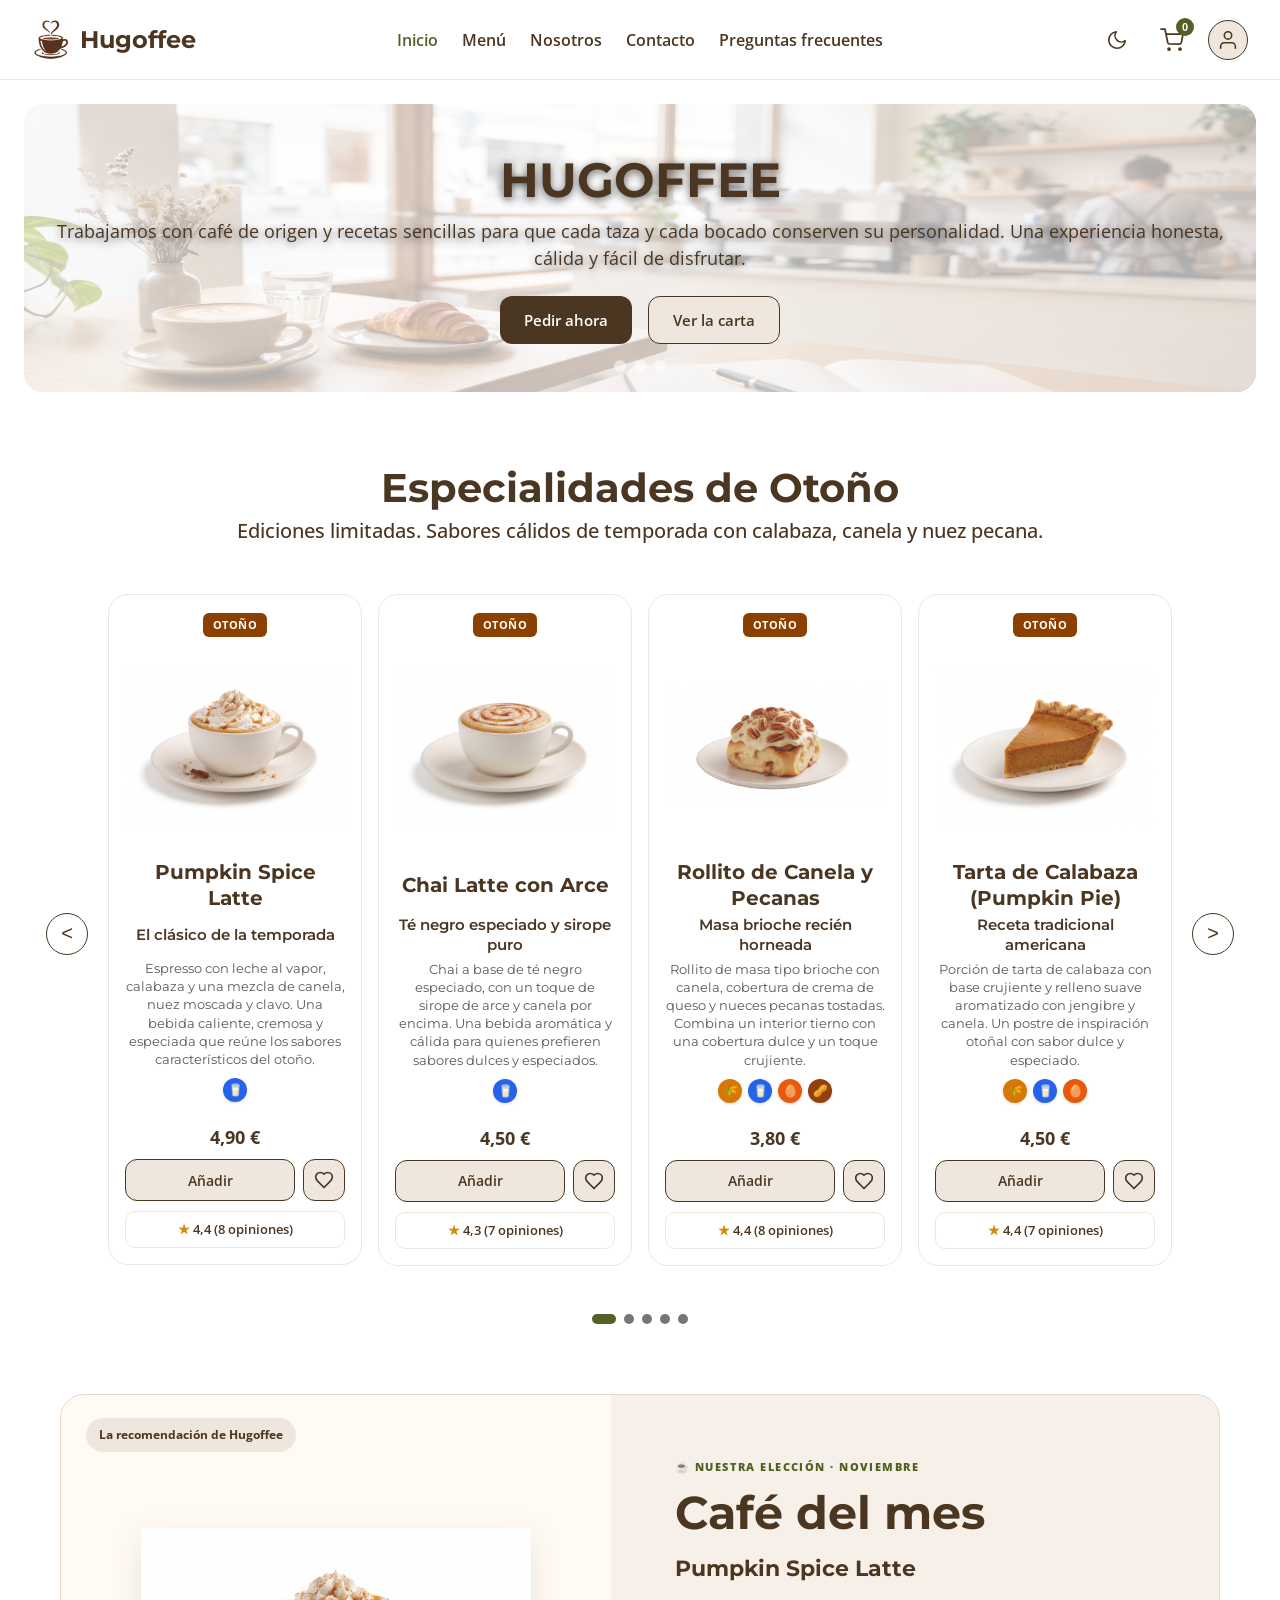
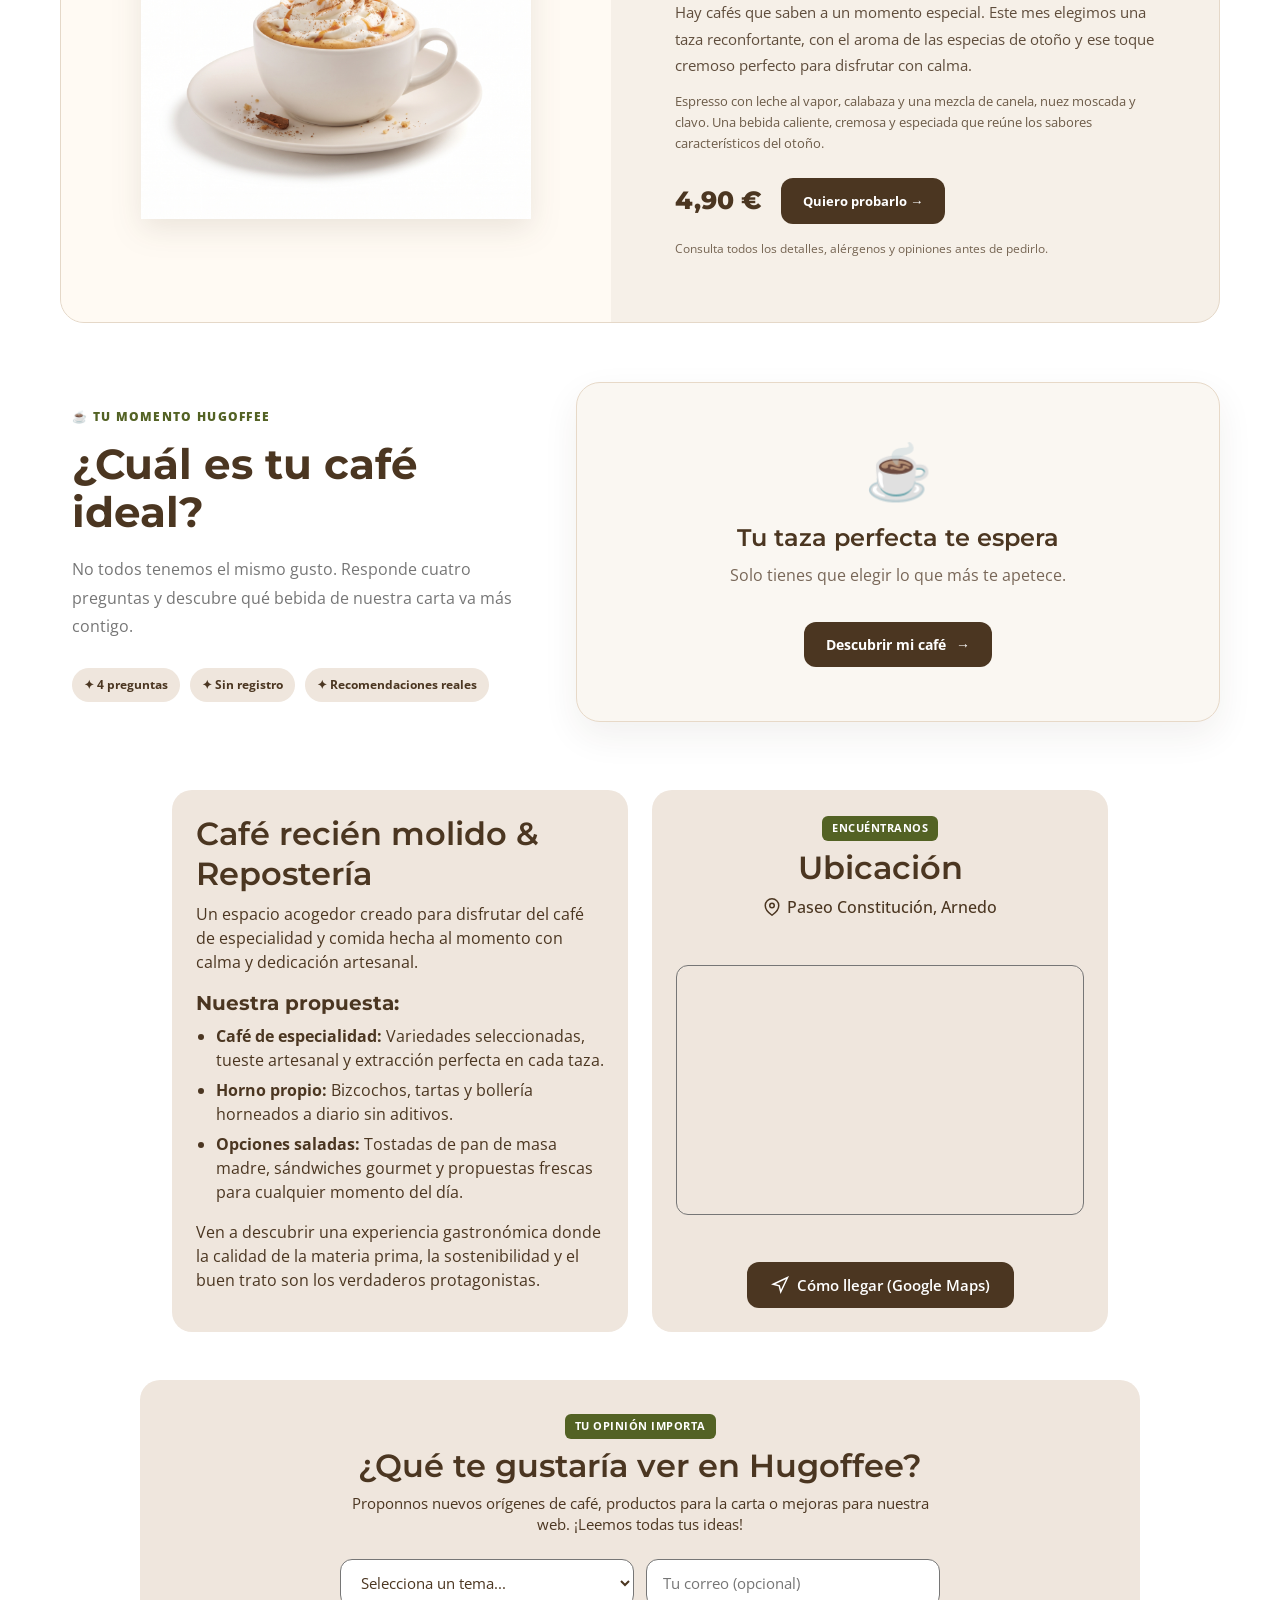
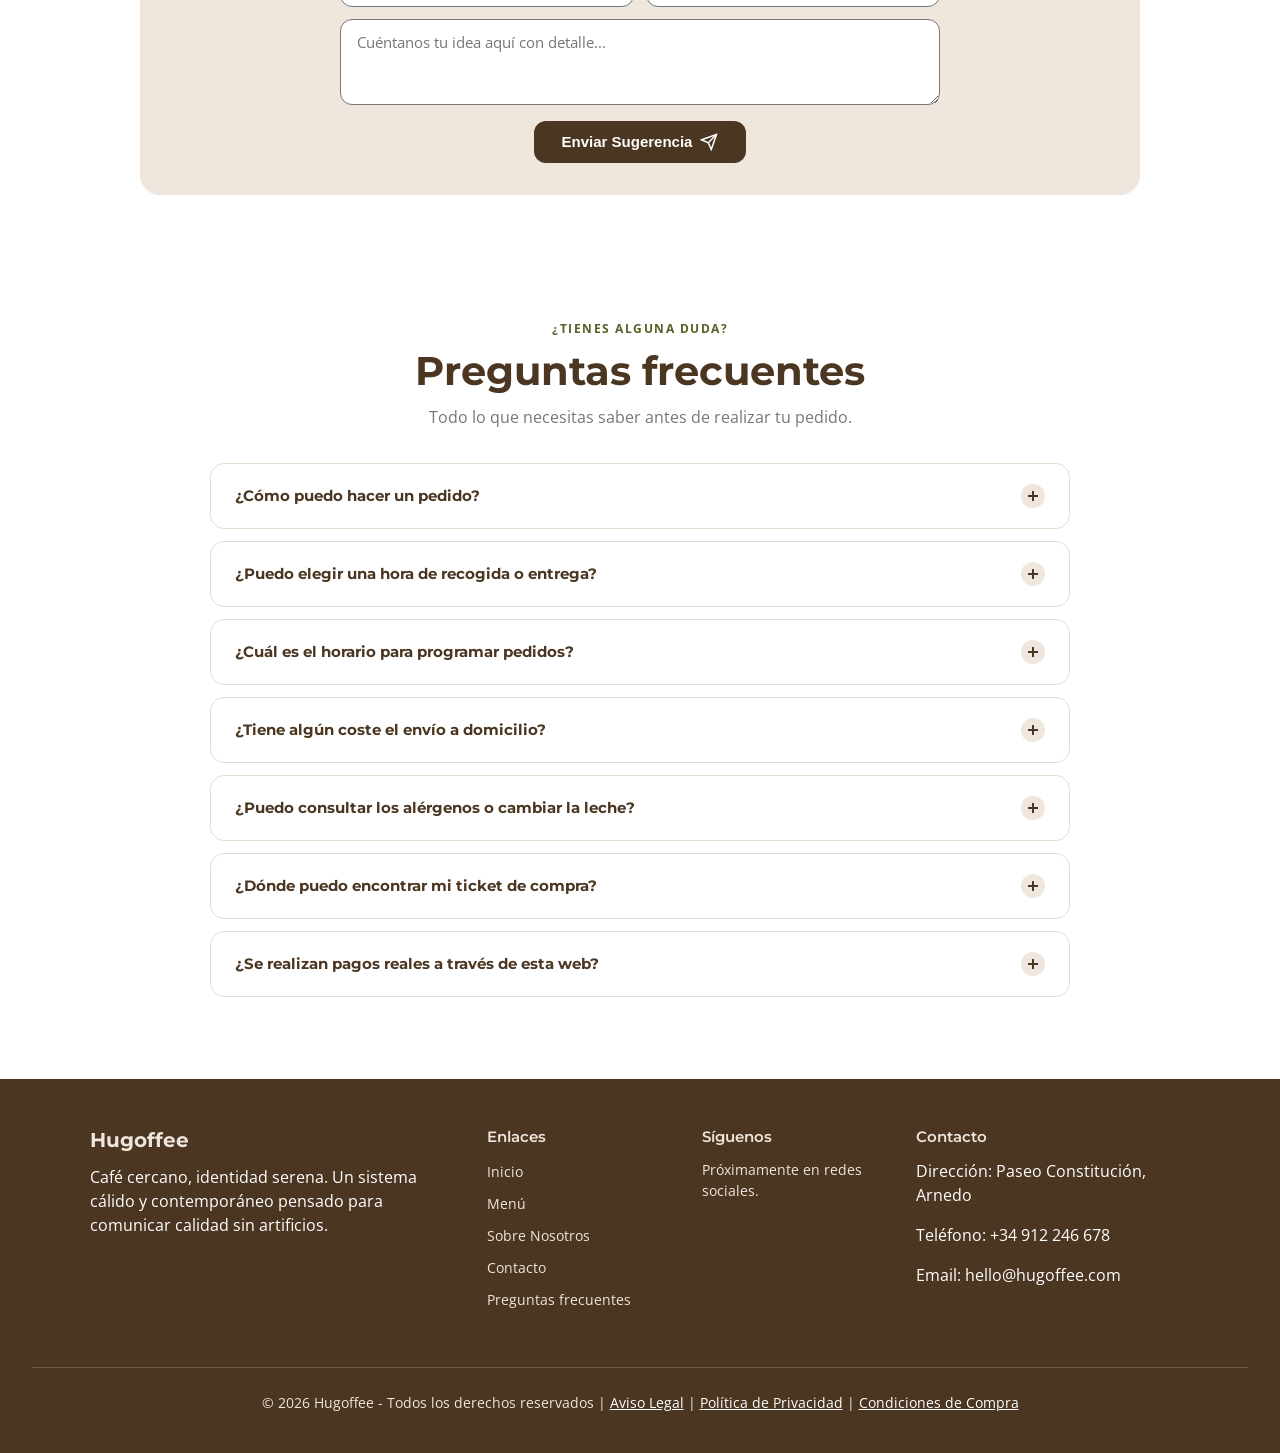
==== commit 41c5edb4: "cambios TAWDIS" ====
--- a/index.html
+++ b/index.html
@@ -50,7 +50,7 @@
         </a>
       </div>
 
-      <nav class="main-nav">
+      <nav class="main-nav" aria-label="Navegación principal">
         <a href="index.html" class="active">Inicio</a>
         <a href="menu.html">Menú</a>
         <a href="index.html#nosotros">Nosotros</a>
@@ -108,6 +108,8 @@
           class="cart-button"
           id="cartButton"
           aria-label="Carrito de compras"
+          aria-controls="cartDrawer"
+          aria-expanded="false"
         >
           <svg
             width="24"
@@ -195,10 +197,10 @@
           </div>
         </div>
 
-        <div class="hero-carousel-dots">
-          <span class="hero-dot active"></span>
-          <span class="hero-dot"></span>
-          <span class="hero-dot"></span>
+        <div class="hero-carousel-dots" role="group" aria-label="Elegir imagen de portada">
+          <button type="button" class="hero-dot active" aria-label="Ver imagen 1" aria-current="true"></button>
+          <button type="button" class="hero-dot" aria-label="Ver imagen 2" aria-current="false"></button>
+          <button type="button" class="hero-dot" aria-label="Ver imagen 3" aria-current="false"></button>
         </div>
       </section>
 
@@ -238,7 +240,7 @@
         <div class="coffee-month-shell">
           <div class="coffee-month-photo">
             <span class="coffee-month-photo-label">La recomendación de Hugoffee</span>
-            <img id="coffeeMonthImage" alt="" loading="lazy" decoding="async" />
+            <img id="coffeeMonthImage" alt="Producto recomendado del mes" loading="lazy" decoding="async" />
           </div>
           <div class="coffee-month-copy">
             <span class="coffee-month-eyebrow">☕ NUESTRA ELECCIÓN · NOVIEMBRE</span>
@@ -366,13 +368,14 @@
             para nuestra web. ¡Leemos todas tus ideas!
           </p>
 
-          <form id="suggestionForm" class="suggestion-form">
+          <form id="suggestionForm" class="suggestion-form" aria-label="Enviar una sugerencia">
             <div class="form-row">
               <label for="suggestionCategory" class="sr-only"
                 >Categoría de sugerencia</label
               >
               <select
                 id="suggestionCategory"
+                aria-describedby="suggestionMessage"
                 required
                 aria-label="Categoría de sugerencia"
               >
@@ -402,6 +405,7 @@
               >
               <textarea
                 id="suggestionText"
+                aria-describedby="suggestionMessage"
                 rows="3"
                 placeholder="Cuéntanos tu idea aquí con detalle..."
                 required
@@ -426,6 +430,7 @@
             <p
               id="suggestionMessage"
               class="suggestion-message"
+              role="status"
               aria-live="polite"
             ></p>
           </form>
@@ -471,9 +476,10 @@
     </main>
 
     <div id="cartOverlay" class="cart-overlay"></div>
-    <aside id="cartDrawer" class="cart-drawer">
+    <aside id="cartDrawer" class="cart-drawer" role="dialog" aria-modal="true" aria-label="Carrito de compras" aria-hidden="true">
       <div class="cart-header">
         <h3>Tu Carrito</h3>
+        <button type="button" class="cart-close-accessible" id="closeCart" aria-label="Cerrar el carrito">Cerrar</button>
       </div>
       <div id="cartItems" class="cart-body">
         <div class="cart-empty-container">
@@ -513,9 +519,7 @@
         <div class="footer-col">
           <h5>Síguenos</h5>
           <div class="social-links">
-            <a href="#">Instagram</a>
-            <a href="#">Facebook</a>
-            <a href="#">Twitter</a>
+            <p>Próximamente en redes sociales.</p>
           </div>
         </div>
         <div class="footer-col" id="contacto">
--- a/css/styles.css
+++ b/css/styles.css
@@ -544,11 +544,11 @@
 
 .product-image-placeholder {
   width: 100%;
-  height: 160px; 
-  background-color: transparent !important; 
-  border: none !important; 
+  height: 160px;
+  background-color: transparent !important;
+  border: none !important;
   margin-bottom: var(--space-md);
-  padding: 10px !important; 
+  padding: 10px !important;
   display: flex;
   align-items: center;
   justify-content: center;
@@ -1590,7 +1590,6 @@
   margin-bottom: 12px;
 }
 
-/* Estilos base de Compra y botones de historial (vista ordenador) */
 .checkout-layout {
   display: grid;
   grid-template-columns: 1.2fr 0.8fr;
@@ -1631,10 +1630,6 @@
   }
 }
 
-/* =========================================
-   VISTA MÓVIL Y TABLET
-   ========================================= */
-
 @media (max-width: 900px) {
   .header {
     display: flex;
@@ -1817,7 +1812,7 @@
   }
 
   #carouselGrid .badge {
-    background-color: #8C4000 !important;
+    background-color: #8c4000 !important;
     color: #ffffff !important;
   }
 
@@ -1860,7 +1855,9 @@
   font-weight: 700;
   opacity: 0;
   transform: translateY(6px);
-  transition: opacity 0.2s ease, transform 0.2s ease;
+  transition:
+    opacity 0.2s ease,
+    transform 0.2s ease;
 }
 
 .product-details-image-button:hover span,
@@ -2248,57 +2245,199 @@
   }
 }
 
-/* Café del mes — presentación destacada de la portada */
-.coffee-month-section[hidden] { display: none !important; }
-.coffee-month-section { padding: 22px var(--space-xl) 8px; }
+.coffee-month-section[hidden] {
+  display: none !important;
+}
+.coffee-month-section {
+  padding: 22px var(--space-xl) 8px;
+}
 .coffee-month-shell {
-  max-width: 1160px; margin: 0 auto; display: grid;
+  max-width: 1160px;
+  margin: 0 auto;
+  display: grid;
   grid-template-columns: minmax(0, 0.95fr) minmax(0, 1.05fr);
-  background: #f6f0e8; color: #4b3621; border: 1px solid #e5d8c8;
-  border-radius: 24px; overflow: hidden;
-}
-.coffee-month-photo { min-height: 390px; background: #fffaf3; display: grid; place-items: center; position: relative; padding: 60px 28px 30px; }
-.coffee-month-photo-label { position: absolute; left: 25px; top: 23px; padding: 8px 13px; border-radius: 999px; color: #4b3621; background: #efe6dd; font-size: 12px; font-weight: 700; }
-.coffee-month-photo img { width: 100%; max-width: 390px; height: 295px; object-fit: contain; object-position: center; filter: drop-shadow(0 10px 15px rgba(57,38,19,.10)); }
-.coffee-month-image-error .coffee-month-photo img { visibility: hidden; }
-.coffee-month-image-error .coffee-month-photo::after { content: '☕'; font-size: 86px; position: absolute; }
-.coffee-month-copy { padding: clamp(30px, 5vw, 65px); display: flex; flex-direction: column; align-items: flex-start; justify-content: center; }
-.coffee-month-eyebrow { font-size: 11px; font-weight: 800; color: #536224; letter-spacing: .13em; margin-bottom: 10px; }
-.coffee-month-copy h2 { font-size: clamp(30px, 4vw, 46px); margin-bottom: 12px; color: #4b3621; }
-.coffee-month-name { font-family: var(--font-heading); font-size: 22px; font-weight: 700; margin-bottom: 14px; color: #4b3621; }
-.coffee-month-story { line-height: 1.75; font-size: 15px; margin-bottom: 13px; color: #5f4d3c; }
-.coffee-month-description { font-size: 13px; line-height: 1.6; margin-bottom: 24px; color: #6c5b48; }
-.coffee-month-bottom { display: flex; gap: 20px; align-items: center; flex-wrap: wrap; }
-.coffee-month-price { font-family: var(--font-heading); font-weight: 800; font-size: 25px; color: #4b3621; white-space: nowrap; }
-.coffee-month-button { background: #4b3621; color: #fff; padding: 14px 22px; border: none; border-radius: 12px; font-family: var(--font-body); font-weight: 700; cursor: pointer; transition: background .2s, transform .2s; }
-.coffee-month-button:hover { background: #2e2115; transform: translateY(-2px); }
-.coffee-month-button:focus-visible { outline: 3px solid #839a45; outline-offset: 4px; }
-.coffee-month-note { margin: 16px 0 0; font-size: 12px; color: #766553; }
-body.dark-mode .coffee-month-shell { background: #241c16; border-color: #705d4f; }
-body.dark-mode .coffee-month-photo { background: #2b2118; }
-body.dark-mode .coffee-month-photo-label { background: #3c2e22; color: #efe6dd; }
+  background: #f6f0e8;
+  color: #4b3621;
+  border: 1px solid #e5d8c8;
+  border-radius: 24px;
+  overflow: hidden;
+}
+.coffee-month-photo {
+  min-height: 390px;
+  background: #fffaf3;
+  display: grid;
+  place-items: center;
+  position: relative;
+  padding: 60px 28px 30px;
+}
+.coffee-month-photo-label {
+  position: absolute;
+  left: 25px;
+  top: 23px;
+  padding: 8px 13px;
+  border-radius: 999px;
+  color: #4b3621;
+  background: #efe6dd;
+  font-size: 12px;
+  font-weight: 700;
+}
+.coffee-month-photo img {
+  width: 100%;
+  max-width: 390px;
+  height: 295px;
+  object-fit: contain;
+  object-position: center;
+  filter: drop-shadow(0 10px 15px rgba(57, 38, 19, 0.1));
+}
+.coffee-month-image-error .coffee-month-photo img {
+  visibility: hidden;
+}
+.coffee-month-image-error .coffee-month-photo::after {
+  content: "☕";
+  font-size: 86px;
+  position: absolute;
+}
+.coffee-month-copy {
+  padding: clamp(30px, 5vw, 65px);
+  display: flex;
+  flex-direction: column;
+  align-items: flex-start;
+  justify-content: center;
+}
+.coffee-month-eyebrow {
+  font-size: 11px;
+  font-weight: 800;
+  color: #536224;
+  letter-spacing: 0.13em;
+  margin-bottom: 10px;
+}
+.coffee-month-copy h2 {
+  font-size: clamp(30px, 4vw, 46px);
+  margin-bottom: 12px;
+  color: #4b3621;
+}
+.coffee-month-name {
+  font-family: var(--font-heading);
+  font-size: 22px;
+  font-weight: 700;
+  margin-bottom: 14px;
+  color: #4b3621;
+}
+.coffee-month-story {
+  line-height: 1.75;
+  font-size: 15px;
+  margin-bottom: 13px;
+  color: #5f4d3c;
+}
+.coffee-month-description {
+  font-size: 13px;
+  line-height: 1.6;
+  margin-bottom: 24px;
+  color: #6c5b48;
+}
+.coffee-month-bottom {
+  display: flex;
+  gap: 20px;
+  align-items: center;
+  flex-wrap: wrap;
+}
+.coffee-month-price {
+  font-family: var(--font-heading);
+  font-weight: 800;
+  font-size: 25px;
+  color: #4b3621;
+  white-space: nowrap;
+}
+.coffee-month-button {
+  background: #4b3621;
+  color: #fff;
+  padding: 14px 22px;
+  border: none;
+  border-radius: 12px;
+  font-family: var(--font-body);
+  font-weight: 700;
+  cursor: pointer;
+  transition:
+    background 0.2s,
+    transform 0.2s;
+}
+.coffee-month-button:hover {
+  background: #2e2115;
+  transform: translateY(-2px);
+}
+.coffee-month-button:focus-visible {
+  outline: 3px solid #839a45;
+  outline-offset: 4px;
+}
+.coffee-month-note {
+  margin: 16px 0 0;
+  font-size: 12px;
+  color: #766553;
+}
+body.dark-mode .coffee-month-shell {
+  background: #241c16;
+  border-color: #705d4f;
+}
+body.dark-mode .coffee-month-photo {
+  background: #2b2118;
+}
+body.dark-mode .coffee-month-photo-label {
+  background: #3c2e22;
+  color: #efe6dd;
+}
 body.dark-mode .coffee-month-copy h2,
 body.dark-mode .coffee-month-name,
-body.dark-mode .coffee-month-price { color: #efe6dd; }
+body.dark-mode .coffee-month-price {
+  color: #efe6dd;
+}
 body.dark-mode .coffee-month-story,
 body.dark-mode .coffee-month-description,
-body.dark-mode .coffee-month-note { color: #d1c7bd; }
-body.dark-mode .coffee-month-eyebrow { color: #b6c783; }
-body.dark-mode .coffee-month-button { background: #efe6dd; color: #241c16; }
-body.dark-mode .coffee-month-button:hover { background: #d1c7bd; }
+body.dark-mode .coffee-month-note {
+  color: #d1c7bd;
+}
+body.dark-mode .coffee-month-eyebrow {
+  color: #b6c783;
+}
+body.dark-mode .coffee-month-button {
+  background: #efe6dd;
+  color: #241c16;
+}
+body.dark-mode .coffee-month-button:hover {
+  background: #d1c7bd;
+}
 @media (max-width: 760px) {
-  .coffee-month-section { padding: 16px 16px 4px; }
-  .coffee-month-shell { grid-template-columns: minmax(0, 1fr); border-radius: 18px; }
-  .coffee-month-photo { min-height: 260px; padding: 55px 18px 12px; }
-  .coffee-month-photo img { height: 220px; max-width: 310px; }
-  .coffee-month-photo-label { top: 16px; left: 18px; }
-  .coffee-month-copy { padding: 27px 24px 32px; }
-  .coffee-month-bottom { gap: 14px; }
-}
-@media (prefers-reduced-motion: reduce) { .coffee-month-button { transition: none; } }
-
-
-/* Filtros avanzados de la carta */
+  .coffee-month-section {
+    padding: 16px 16px 4px;
+  }
+  .coffee-month-shell {
+    grid-template-columns: minmax(0, 1fr);
+    border-radius: 18px;
+  }
+  .coffee-month-photo {
+    min-height: 260px;
+    padding: 55px 18px 12px;
+  }
+  .coffee-month-photo img {
+    height: 220px;
+    max-width: 310px;
+  }
+  .coffee-month-photo-label {
+    top: 16px;
+    left: 18px;
+  }
+  .coffee-month-copy {
+    padding: 27px 24px 32px;
+  }
+  .coffee-month-bottom {
+    gap: 14px;
+  }
+}
+@media (prefers-reduced-motion: reduce) {
+  .coffee-month-button {
+    transition: none;
+  }
+}
+
 .advanced-filters {
   width: 100%;
   margin: 0 0 28px;
@@ -2308,96 +2447,515 @@
   border-radius: 18px;
   color: var(--color-primary);
 }
-.advanced-filters-heading { display: flex; justify-content: space-between; align-items: flex-start; gap: 16px; }
-.advanced-filters-eyebrow { font-size: 11px; font-weight: 800; color: #7a633c; letter-spacing: 0.12em; }
-.advanced-filters h2 { font-size: clamp(20px, 3vw, 26px); margin: 5px 0 6px; }
-.advanced-filters-heading p { font-size: 13px; margin: 0; color: #695b4e; }
-.advanced-filters-reset { border: 1px solid #9b896f; background: transparent; color: inherit; border-radius: 9px; padding: 10px 14px; font: 600 13px var(--font-body); cursor: pointer; white-space: nowrap; }
-.advanced-filters-reset:hover:not(:disabled) { background: #efe6dd; }
-.advanced-filters-reset:disabled { opacity: 0.45; cursor: default; }
-.advanced-filters-controls { display: grid; grid-template-columns: minmax(220px, 0.7fr) minmax(310px, 1.3fr); gap: 24px; align-items: start; margin-top: 22px; }
-.advanced-sort-field label, .advanced-allergen-field legend { font: 700 13px var(--font-body); margin-bottom: 9px; }
-.advanced-sort-field select { display: block; width: 100%; min-height: 43px; border: 1px solid #c9b69f; background: #fff; color: #4b3621; padding: 9px 12px; border-radius: 9px; font: 500 14px var(--font-body); }
-.advanced-allergen-field { border: 0; min-width: 0; padding: 0; margin: 0; }
-.advanced-allergen-options { display: flex; flex-wrap: wrap; gap: 8px; }
-.advanced-allergen-options label { display: inline-flex; align-items: center; gap: 7px; border: 1px solid #d6c6b6; padding: 9px 12px; background: #fff; border-radius: 100px; cursor: pointer; font-size: 13px; font-weight: 600; }
-.advanced-allergen-options label:has(input:checked) { background: #e7edce; border-color: #697c30; }
-.advanced-allergen-options input { accent-color: #536224; width: 15px; height: 15px; }
-.advanced-filters-disclaimer { font-size: 11px; line-height: 1.5; color: #786b5f; margin: 18px 0 0; }
-.advanced-filters-count { margin: 10px 0 0; font-size: 13px; font-weight: 700; color: #536224; }
-.advanced-filters-count[hidden] { display: none; }
-body.dark-mode .advanced-filters { background: #241c16; border-color: #705d4f; color: #efe6dd; }
-body.dark-mode .advanced-filters h2 { color: #efe6dd; }
-body.dark-mode .advanced-filters-heading p, body.dark-mode .advanced-filters-disclaimer { color: #c8b9a9; }
-body.dark-mode .advanced-filters-eyebrow, body.dark-mode .advanced-filters-count { color: #b6c783; }
-body.dark-mode .advanced-allergen-options label, body.dark-mode .advanced-sort-field select { background: #2b2118; color: #efe6dd; border-color: #705d4f; }
-body.dark-mode .advanced-allergen-options label:has(input:checked) { background: #34402a; border-color: #b6c783; }
-body.dark-mode .advanced-filters-reset { border-color: #705d4f; }
-body.dark-mode .advanced-filters-reset:hover:not(:disabled) { background: #3b2d21; }
-@media (max-width: 790px) { .advanced-filters-controls { grid-template-columns: 1fr; gap: 18px; } }
-@media (max-width: 520px) { .advanced-filters-heading { flex-direction: column; } .advanced-filters-reset { align-self: flex-start; } .advanced-allergen-options label { font-size: 12px; } }
-
-
-/* TEST DESCUBRE TU CAFÉ IDEAL */
-.coffee-quiz-section{width:100%;padding:48px 32px 64px;background:var(--color-base)}
-.coffee-quiz-shell{max-width:1160px;margin:auto;display:grid;grid-template-columns:minmax(0,0.85fr) minmax(0,1.15fr);gap:40px;align-items:center}
-.coffee-quiz-intro{padding:24px 12px}
-.coffee-quiz-eyebrow{display:inline-block;color:var(--color-accent);font-size:12px;letter-spacing:1.3px;font-weight:800;margin-bottom:14px}
-.coffee-quiz-intro h2{font-size:clamp(30px,3.3vw,45px);line-height:1.15;margin-bottom:18px}
-.coffee-quiz-intro p{max-width:440px;color:var(--color-muted);font-size:16px;line-height:1.8}
-.coffee-quiz-features{display:flex;flex-wrap:wrap;gap:10px;margin-top:27px}
-.coffee-quiz-features span{background:var(--color-secondary);padding:8px 12px;border-radius:999px;color:#4b3621;font-size:12px;font-weight:700}
-.coffee-quiz-panel{background:#faf7f2;border:1px solid #e7d9c8;border-radius:24px;min-height:340px;padding:35px;box-shadow:0 14px 36px rgba(62,42,22,.07)}
-.coffee-quiz-start{text-align:center;display:flex;flex-direction:column;align-items:center;justify-content:center;min-height:260px}
-.coffee-quiz-cup{font-size:54px;margin-bottom:12px}
-.coffee-quiz-panel h3{font-size:24px;margin-bottom:10px}
-.coffee-quiz-panel p{color:#786758;line-height:1.6}
-.coffee-quiz-primary,.coffee-quiz-product-button{display:inline-flex;justify-content:center;align-items:center;gap:10px;border:0;border-radius:12px;padding:13px 22px;background:#4b3621;color:#fff;font-weight:700;cursor:pointer;font-family:var(--font-body);font-size:14px}
-.coffee-quiz-primary{margin-top:18px}
-.coffee-quiz-primary:hover,.coffee-quiz-product-button:hover{background:#2e2115}
-.coffee-quiz-progress-label{display:flex;justify-content:space-between;color:#6e5a45;font-size:11px;font-weight:800;letter-spacing:1px;margin-bottom:10px}
-.coffee-quiz-progress{width:100%;height:7px;border-radius:20px;background:#e9dfd4;overflow:hidden;margin-bottom:25px}
-.coffee-quiz-progress span{display:block;height:100%;background:#91a452;border-radius:20px;transition:width .2s}
-.coffee-quiz-hint{margin-bottom:18px}
-.coffee-quiz-options{display:grid;gap:10px}
-.coffee-quiz-option{display:flex;align-items:center;text-align:left;gap:12px;background:#fff;border:1.5px solid #e0d3c3;border-radius:12px;padding:14px 15px;color:#4b3621;font:600 14px var(--font-body);cursor:pointer;transition:border-color .2s,background .2s}
-.coffee-quiz-option:hover{border-color:#91a452;background:#f4f5ed}
-.coffee-quiz-option>span:first-child{font-size:22px}
-.coffee-quiz-arrow{margin-left:auto;color:#73803b}
-.coffee-quiz-navigation{margin-top:20px}
-.coffee-quiz-back,.coffee-quiz-restart{background:transparent;border:0;color:#6b5a47;text-decoration:underline;cursor:pointer;font:600 13px var(--font-body)}
-.coffee-quiz-result-head{text-align:center;margin-bottom:20px}
-.coffee-quiz-results{display:grid;gap:12px}
-.coffee-quiz-result{display:grid;grid-template-columns:104px minmax(0,1fr);gap:14px;padding:12px;border:1px solid #e5d9ca;border-radius:15px;background:#fff;align-items:center}
-.coffee-quiz-featured{background:#f4f2e8;border-color:#b6c286}
-.coffee-quiz-result-photo{height:126px;border-radius:12px;overflow:hidden;background:#fff;display:flex;align-items:center;justify-content:center}
-.coffee-quiz-result-photo img{width:100%;height:100%;object-fit:contain}
-.coffee-quiz-result-body{min-width:0}
-.coffee-quiz-result-tag{font-size:10px;color:#667638;font-weight:800;letter-spacing:.5px}
-.coffee-quiz-result-body h4{font-size:15px;margin:5px 0}
-.coffee-quiz-result-body p{font-size:12px;margin:0 0 6px;color:#796a59}
-.coffee-quiz-result-body strong{font-size:14px;color:#4b3621;margin-right:12px}
-.coffee-quiz-product-button{font-size:12px;padding:8px 12px;margin-top:7px;border-radius:8px}
-.coffee-quiz-restart{display:block;margin:20px auto 0}
-.coffee-quiz-loading{padding:85px 10px;text-align:center;color:#4b3621;font-weight:700}
-.coffee-quiz-panel button:focus-visible{outline:3px solid #809542;outline-offset:3px}
-body.dark-mode .coffee-quiz-section{background:var(--color-base)}
-body.dark-mode .coffee-quiz-panel{background:#241c16;border-color:#705d4f}
-body.dark-mode .coffee-quiz-intro p,body.dark-mode .coffee-quiz-panel p{color:#d1c7bd}
-body.dark-mode .coffee-quiz-features span{background:#3b2f24;color:#efe6dd}
-body.dark-mode .coffee-quiz-option,body.dark-mode .coffee-quiz-result{background:#30251d;border-color:#705d4f;color:#efe6dd}
-body.dark-mode .coffee-quiz-featured{background:#343523;border-color:#9eb258}
-body.dark-mode .coffee-quiz-result-body h4,body.dark-mode .coffee-quiz-result-body strong,body.dark-mode .coffee-quiz-panel h3{color:#efe6dd}
-body.dark-mode .coffee-quiz-result-body p,body.dark-mode .coffee-quiz-progress-label{color:#d1c7bd}
-body.dark-mode .coffee-quiz-option:hover{border-color:#9eb258;background:#3a3525}
-body.dark-mode .coffee-quiz-primary,body.dark-mode .coffee-quiz-product-button{background:#efe6dd;color:#241c16}
-body.dark-mode .coffee-quiz-primary:hover,body.dark-mode .coffee-quiz-product-button:hover{background:#d1c7bd}
-body.dark-mode .coffee-quiz-back,body.dark-mode .coffee-quiz-restart{color:#d1c7bd}
-@media(max-width:850px){.coffee-quiz-shell{grid-template-columns:1fr;gap:16px}.coffee-quiz-section{padding:35px 20px 45px}.coffee-quiz-intro{padding:0}.coffee-quiz-panel{padding:25px}}
-@media(max-width:480px){.coffee-quiz-panel{padding:20px 16px;border-radius:18px}.coffee-quiz-result{grid-template-columns:82px 1fr;gap:10px;padding:9px}.coffee-quiz-result-photo{height:115px}.coffee-quiz-result-body h4{font-size:14px}.coffee-quiz-result-body p{font-size:11px}.coffee-quiz-result-body strong{display:block}.coffee-quiz-result-body{padding:2px}.coffee-quiz-intro h2{font-size:30px}}
-@media(prefers-reduced-motion:reduce){.coffee-quiz-option,.coffee-quiz-progress span{transition:none}}
-
-/* Una sola valoración por tarjeta, calculada desde productos.json. */
+.advanced-filters-heading {
+  display: flex;
+  justify-content: space-between;
+  align-items: flex-start;
+  gap: 16px;
+}
+.advanced-filters-eyebrow {
+  font-size: 11px;
+  font-weight: 800;
+  color: #7a633c;
+  letter-spacing: 0.12em;
+}
+.advanced-filters h2 {
+  font-size: clamp(20px, 3vw, 26px);
+  margin: 5px 0 6px;
+}
+.advanced-filters-heading p {
+  font-size: 13px;
+  margin: 0;
+  color: #695b4e;
+}
+.advanced-filters-reset {
+  border: 1px solid #9b896f;
+  background: transparent;
+  color: inherit;
+  border-radius: 9px;
+  padding: 10px 14px;
+  font: 600 13px var(--font-body);
+  cursor: pointer;
+  white-space: nowrap;
+}
+.advanced-filters-reset:hover:not(:disabled) {
+  background: #efe6dd;
+}
+.advanced-filters-reset:disabled {
+  opacity: 0.45;
+  cursor: default;
+}
+.advanced-filters-controls {
+  display: grid;
+  grid-template-columns: minmax(220px, 0.7fr) minmax(310px, 1.3fr);
+  gap: 24px;
+  align-items: start;
+  margin-top: 22px;
+}
+.advanced-sort-field label,
+.advanced-allergen-field legend {
+  font: 700 13px var(--font-body);
+  margin-bottom: 9px;
+}
+.advanced-sort-field select {
+  display: block;
+  width: 100%;
+  min-height: 43px;
+  border: 1px solid #c9b69f;
+  background: #fff;
+  color: #4b3621;
+  padding: 9px 12px;
+  border-radius: 9px;
+  font: 500 14px var(--font-body);
+}
+.advanced-allergen-field {
+  border: 0;
+  min-width: 0;
+  padding: 0;
+  margin: 0;
+}
+.advanced-allergen-options {
+  display: flex;
+  flex-wrap: wrap;
+  gap: 8px;
+}
+.advanced-allergen-options label {
+  display: inline-flex;
+  align-items: center;
+  gap: 7px;
+  border: 1px solid #d6c6b6;
+  padding: 9px 12px;
+  background: #fff;
+  border-radius: 100px;
+  cursor: pointer;
+  font-size: 13px;
+  font-weight: 600;
+}
+.advanced-allergen-options label:has(input:checked) {
+  background: #e7edce;
+  border-color: #697c30;
+}
+.advanced-allergen-options input {
+  accent-color: #536224;
+  width: 15px;
+  height: 15px;
+}
+.advanced-filters-disclaimer {
+  font-size: 11px;
+  line-height: 1.5;
+  color: #786b5f;
+  margin: 18px 0 0;
+}
+.advanced-filters-count {
+  margin: 10px 0 0;
+  font-size: 13px;
+  font-weight: 700;
+  color: #536224;
+}
+.advanced-filters-count[hidden] {
+  display: none;
+}
+body.dark-mode .advanced-filters {
+  background: #241c16;
+  border-color: #705d4f;
+  color: #efe6dd;
+}
+body.dark-mode .advanced-filters h2 {
+  color: #efe6dd;
+}
+body.dark-mode .advanced-filters-heading p,
+body.dark-mode .advanced-filters-disclaimer {
+  color: #c8b9a9;
+}
+body.dark-mode .advanced-filters-eyebrow,
+body.dark-mode .advanced-filters-count {
+  color: #b6c783;
+}
+body.dark-mode .advanced-allergen-options label,
+body.dark-mode .advanced-sort-field select {
+  background: #2b2118;
+  color: #efe6dd;
+  border-color: #705d4f;
+}
+body.dark-mode .advanced-allergen-options label:has(input:checked) {
+  background: #34402a;
+  border-color: #b6c783;
+}
+body.dark-mode .advanced-filters-reset {
+  border-color: #705d4f;
+}
+body.dark-mode .advanced-filters-reset:hover:not(:disabled) {
+  background: #3b2d21;
+}
+@media (max-width: 790px) {
+  .advanced-filters-controls {
+    grid-template-columns: 1fr;
+    gap: 18px;
+  }
+}
+@media (max-width: 520px) {
+  .advanced-filters-heading {
+    flex-direction: column;
+  }
+  .advanced-filters-reset {
+    align-self: flex-start;
+  }
+  .advanced-allergen-options label {
+    font-size: 12px;
+  }
+}
+
+.coffee-quiz-section {
+  width: 100%;
+  padding: 48px 32px 64px;
+  background: var(--color-base);
+}
+.coffee-quiz-shell {
+  max-width: 1160px;
+  margin: auto;
+  display: grid;
+  grid-template-columns: minmax(0, 0.85fr) minmax(0, 1.15fr);
+  gap: 40px;
+  align-items: center;
+}
+.coffee-quiz-intro {
+  padding: 24px 12px;
+}
+.coffee-quiz-eyebrow {
+  display: inline-block;
+  color: var(--color-accent);
+  font-size: 12px;
+  letter-spacing: 1.3px;
+  font-weight: 800;
+  margin-bottom: 14px;
+}
+.coffee-quiz-intro h2 {
+  font-size: clamp(30px, 3.3vw, 45px);
+  line-height: 1.15;
+  margin-bottom: 18px;
+}
+.coffee-quiz-intro p {
+  max-width: 440px;
+  color: var(--color-muted);
+  font-size: 16px;
+  line-height: 1.8;
+}
+.coffee-quiz-features {
+  display: flex;
+  flex-wrap: wrap;
+  gap: 10px;
+  margin-top: 27px;
+}
+.coffee-quiz-features span {
+  background: var(--color-secondary);
+  padding: 8px 12px;
+  border-radius: 999px;
+  color: #4b3621;
+  font-size: 12px;
+  font-weight: 700;
+}
+.coffee-quiz-panel {
+  background: #faf7f2;
+  border: 1px solid #e7d9c8;
+  border-radius: 24px;
+  min-height: 340px;
+  padding: 35px;
+  box-shadow: 0 14px 36px rgba(62, 42, 22, 0.07);
+}
+.coffee-quiz-start {
+  text-align: center;
+  display: flex;
+  flex-direction: column;
+  align-items: center;
+  justify-content: center;
+  min-height: 260px;
+}
+.coffee-quiz-cup {
+  font-size: 54px;
+  margin-bottom: 12px;
+}
+.coffee-quiz-panel h3 {
+  font-size: 24px;
+  margin-bottom: 10px;
+}
+.coffee-quiz-panel p {
+  color: #786758;
+  line-height: 1.6;
+}
+.coffee-quiz-primary,
+.coffee-quiz-product-button {
+  display: inline-flex;
+  justify-content: center;
+  align-items: center;
+  gap: 10px;
+  border: 0;
+  border-radius: 12px;
+  padding: 13px 22px;
+  background: #4b3621;
+  color: #fff;
+  font-weight: 700;
+  cursor: pointer;
+  font-family: var(--font-body);
+  font-size: 14px;
+}
+.coffee-quiz-primary {
+  margin-top: 18px;
+}
+.coffee-quiz-primary:hover,
+.coffee-quiz-product-button:hover {
+  background: #2e2115;
+}
+.coffee-quiz-progress-label {
+  display: flex;
+  justify-content: space-between;
+  color: #6e5a45;
+  font-size: 11px;
+  font-weight: 800;
+  letter-spacing: 1px;
+  margin-bottom: 10px;
+}
+.coffee-quiz-progress {
+  width: 100%;
+  height: 7px;
+  border-radius: 20px;
+  background: #e9dfd4;
+  overflow: hidden;
+  margin-bottom: 25px;
+}
+.coffee-quiz-progress span {
+  display: block;
+  height: 100%;
+  background: #91a452;
+  border-radius: 20px;
+  transition: width 0.2s;
+}
+.coffee-quiz-hint {
+  margin-bottom: 18px;
+}
+.coffee-quiz-options {
+  display: grid;
+  gap: 10px;
+}
+.coffee-quiz-option {
+  display: flex;
+  align-items: center;
+  text-align: left;
+  gap: 12px;
+  background: #fff;
+  border: 1.5px solid #e0d3c3;
+  border-radius: 12px;
+  padding: 14px 15px;
+  color: #4b3621;
+  font: 600 14px var(--font-body);
+  cursor: pointer;
+  transition:
+    border-color 0.2s,
+    background 0.2s;
+}
+.coffee-quiz-option:hover {
+  border-color: #91a452;
+  background: #f4f5ed;
+}
+.coffee-quiz-option > span:first-child {
+  font-size: 22px;
+}
+.coffee-quiz-arrow {
+  margin-left: auto;
+  color: #73803b;
+}
+.coffee-quiz-navigation {
+  margin-top: 20px;
+}
+.coffee-quiz-back,
+.coffee-quiz-restart {
+  background: transparent;
+  border: 0;
+  color: #6b5a47;
+  text-decoration: underline;
+  cursor: pointer;
+  font: 600 13px var(--font-body);
+}
+.coffee-quiz-result-head {
+  text-align: center;
+  margin-bottom: 20px;
+}
+.coffee-quiz-results {
+  display: grid;
+  gap: 12px;
+}
+.coffee-quiz-result {
+  display: grid;
+  grid-template-columns: 104px minmax(0, 1fr);
+  gap: 14px;
+  padding: 12px;
+  border: 1px solid #e5d9ca;
+  border-radius: 15px;
+  background: #fff;
+  align-items: center;
+}
+.coffee-quiz-featured {
+  background: #f4f2e8;
+  border-color: #b6c286;
+}
+.coffee-quiz-result-photo {
+  height: 126px;
+  border-radius: 12px;
+  overflow: hidden;
+  background: #fff;
+  display: flex;
+  align-items: center;
+  justify-content: center;
+}
+.coffee-quiz-result-photo img {
+  width: 100%;
+  height: 100%;
+  object-fit: contain;
+}
+.coffee-quiz-result-body {
+  min-width: 0;
+}
+.coffee-quiz-result-tag {
+  font-size: 10px;
+  color: #667638;
+  font-weight: 800;
+  letter-spacing: 0.5px;
+}
+.coffee-quiz-result-body h4 {
+  font-size: 15px;
+  margin: 5px 0;
+}
+.coffee-quiz-result-body p {
+  font-size: 12px;
+  margin: 0 0 6px;
+  color: #796a59;
+}
+.coffee-quiz-result-body strong {
+  font-size: 14px;
+  color: #4b3621;
+  margin-right: 12px;
+}
+.coffee-quiz-product-button {
+  font-size: 12px;
+  padding: 8px 12px;
+  margin-top: 7px;
+  border-radius: 8px;
+}
+.coffee-quiz-restart {
+  display: block;
+  margin: 20px auto 0;
+}
+.coffee-quiz-loading {
+  padding: 85px 10px;
+  text-align: center;
+  color: #4b3621;
+  font-weight: 700;
+}
+.coffee-quiz-panel button:focus-visible {
+  outline: 3px solid #809542;
+  outline-offset: 3px;
+}
+body.dark-mode .coffee-quiz-section {
+  background: var(--color-base);
+}
+body.dark-mode .coffee-quiz-panel {
+  background: #241c16;
+  border-color: #705d4f;
+}
+body.dark-mode .coffee-quiz-intro p,
+body.dark-mode .coffee-quiz-panel p {
+  color: #d1c7bd;
+}
+body.dark-mode .coffee-quiz-features span {
+  background: #3b2f24;
+  color: #efe6dd;
+}
+body.dark-mode .coffee-quiz-option,
+body.dark-mode .coffee-quiz-result {
+  background: #30251d;
+  border-color: #705d4f;
+  color: #efe6dd;
+}
+body.dark-mode .coffee-quiz-featured {
+  background: #343523;
+  border-color: #9eb258;
+}
+body.dark-mode .coffee-quiz-result-body h4,
+body.dark-mode .coffee-quiz-result-body strong,
+body.dark-mode .coffee-quiz-panel h3 {
+  color: #efe6dd;
+}
+body.dark-mode .coffee-quiz-result-body p,
+body.dark-mode .coffee-quiz-progress-label {
+  color: #d1c7bd;
+}
+body.dark-mode .coffee-quiz-option:hover {
+  border-color: #9eb258;
+  background: #3a3525;
+}
+body.dark-mode .coffee-quiz-primary,
+body.dark-mode .coffee-quiz-product-button {
+  background: #efe6dd;
+  color: #241c16;
+}
+body.dark-mode .coffee-quiz-primary:hover,
+body.dark-mode .coffee-quiz-product-button:hover {
+  background: #d1c7bd;
+}
+body.dark-mode .coffee-quiz-back,
+body.dark-mode .coffee-quiz-restart {
+  color: #d1c7bd;
+}
+@media (max-width: 850px) {
+  .coffee-quiz-shell {
+    grid-template-columns: 1fr;
+    gap: 16px;
+  }
+  .coffee-quiz-section {
+    padding: 35px 20px 45px;
+  }
+  .coffee-quiz-intro {
+    padding: 0;
+  }
+  .coffee-quiz-panel {
+    padding: 25px;
+  }
+}
+@media (max-width: 480px) {
+  .coffee-quiz-panel {
+    padding: 20px 16px;
+    border-radius: 18px;
+  }
+  .coffee-quiz-result {
+    grid-template-columns: 82px 1fr;
+    gap: 10px;
+    padding: 9px;
+  }
+  .coffee-quiz-result-photo {
+    height: 115px;
+  }
+  .coffee-quiz-result-body h4 {
+    font-size: 14px;
+  }
+  .coffee-quiz-result-body p {
+    font-size: 11px;
+  }
+  .coffee-quiz-result-body strong {
+    display: block;
+  }
+  .coffee-quiz-result-body {
+    padding: 2px;
+  }
+  .coffee-quiz-intro h2 {
+    font-size: 30px;
+  }
+}
+@media (prefers-reduced-motion: reduce) {
+  .coffee-quiz-option,
+  .coffee-quiz-progress span {
+    transition: none;
+  }
+}
+
 .product-card .card-rating {
   appearance: none;
   display: block;
@@ -2414,55 +2972,192 @@
   border-radius: 10px;
   text-align: center;
   cursor: pointer;
-  transition: border-color .2s ease, background-color .2s ease;
+  transition:
+    border-color 0.2s ease,
+    background-color 0.2s ease;
 }
 .product-card .card-rating:hover,
 .product-card .card-rating:focus-visible {
   border-color: var(--color-accent);
   background-color: var(--color-secondary);
 }
-.product-card .card-rating-star { color: #D58A09; }
+.product-card .card-rating-star {
+  color: #d58a09;
+}
 body.dark-mode .product-card .card-rating {
-  color: #EFE6DD;
+  color: #efe6dd;
   border-color: #705d4f;
 }
 body.dark-mode .product-card .card-rating:hover,
 body.dark-mode .product-card .card-rating:focus-visible {
-  background-color: #2B2118;
-}
-
-/* Carrito inteligente Hugoffee */
-.cart-smart-goal { margin-bottom: 16px; padding: 13px; background: var(--color-secondary); border-radius: var(--radius-md); color: var(--color-primary); }
-.cart-smart-goal[hidden], .cart-smart-recommendations[hidden] { display: none !important; }
-.cart-smart-goal-label { display: flex; justify-content: space-between; gap: 8px; font-size: 12px; font-weight: 600; }
-.cart-smart-progress { width: 100%; height: 8px; background: rgba(75,54,33,.15); border-radius: 20px; overflow: hidden; margin: 9px 0; }
-.cart-smart-progress span { display: block; height: 100%; border-radius: inherit; background: var(--color-accent); transition: width .25s ease; }
-.cart-smart-goal-message { font-size: 12px; line-height: 1.4; margin: 0 0 4px; }
-.cart-smart-goal small { display: block; font-size: 10px; opacity: .8; }
-.cart-smart-recommendations { padding: 14px 20px 16px; max-height: 240px; overflow-y: auto; border-top: 1px solid var(--color-secondary); background: var(--color-base); flex-shrink: 0; }
-.cart-smart-heading { font-size: 14px; margin: 0; color: var(--color-primary); }
-.cart-smart-explainer { font-size: 11px; color: var(--color-muted); margin: 3px 0 10px; }
-.cart-smart-list { display: flex; flex-direction: column; gap: 8px; }
-.cart-smart-suggestion { display: flex; align-items: center; gap: 9px; padding: 7px; border: 1px solid var(--color-secondary); border-radius: 10px; min-width: 0; }
-.cart-smart-suggestion img { width: 43px; height: 43px; object-fit: contain; border-radius: 6px; background: #fff; flex-shrink: 0; }
-.cart-smart-suggestion-info { display: flex; flex: 1; flex-direction: column; min-width: 0; gap: 2px; }
-.cart-smart-suggestion-name { font-size: 11px; font-weight: 700; color: var(--color-primary); line-height: 1.3; }
-.cart-smart-suggestion-price { font-size: 11px; font-weight: 700; color: var(--color-accent); }
-.cart-smart-add { padding: 7px 8px; border: 1px solid var(--color-primary); border-radius: 7px; background: var(--color-secondary); color: var(--color-primary); font-size: 11px; font-weight: 700; cursor: pointer; flex-shrink: 0; }
-.cart-smart-add:hover { background: var(--color-primary); color: var(--color-base); }
-.cart-quantity-controls { min-height: 32px; }
-.cart-qty-btn { width: 30px; height: 30px; font-size: 17px; }
-.cart-qty-btn:focus-visible, .cart-smart-add:focus-visible { outline: 3px solid var(--color-accent); outline-offset: 2px; }
-body.dark-mode .cart-smart-goal { background: #35291F; color: #EFE6DD; }
-body.dark-mode .cart-smart-progress { background: #59483C; }
-body.dark-mode .cart-smart-recommendations { background: #241C16; border-color: #554437; }
-body.dark-mode .cart-smart-suggestion { border-color: #554437; }
-body.dark-mode .cart-smart-heading, body.dark-mode .cart-smart-suggestion-name { color: #EFE6DD; }
-body.dark-mode .cart-smart-add { color: #EFE6DD; background: #35291F; border-color: #B6A38B; }
-body.dark-mode .cart-smart-add:hover { background: #554437; }
-@media (max-width: 420px) { .cart-smart-recommendations { padding: 12px 15px; max-height: 205px; } .cart-footer { padding: 16px; } }
-
-/* Formulario de valoraciones de la ficha de producto */
+  background-color: #2b2118;
+}
+
+.cart-smart-goal {
+  margin-bottom: 16px;
+  padding: 13px;
+  background: var(--color-secondary);
+  border-radius: var(--radius-md);
+  color: var(--color-primary);
+}
+.cart-smart-goal[hidden],
+.cart-smart-recommendations[hidden] {
+  display: none !important;
+}
+.cart-smart-goal-label {
+  display: flex;
+  justify-content: space-between;
+  gap: 8px;
+  font-size: 12px;
+  font-weight: 600;
+}
+.cart-smart-progress {
+  width: 100%;
+  height: 8px;
+  background: rgba(75, 54, 33, 0.15);
+  border-radius: 20px;
+  overflow: hidden;
+  margin: 9px 0;
+}
+.cart-smart-progress span {
+  display: block;
+  height: 100%;
+  border-radius: inherit;
+  background: var(--color-accent);
+  transition: width 0.25s ease;
+}
+.cart-smart-goal-message {
+  font-size: 12px;
+  line-height: 1.4;
+  margin: 0 0 4px;
+}
+.cart-smart-goal small {
+  display: block;
+  font-size: 10px;
+  opacity: 0.8;
+}
+.cart-smart-recommendations {
+  padding: 14px 20px 16px;
+  max-height: 240px;
+  overflow-y: auto;
+  border-top: 1px solid var(--color-secondary);
+  background: var(--color-base);
+  flex-shrink: 0;
+}
+.cart-smart-heading {
+  font-size: 14px;
+  margin: 0;
+  color: var(--color-primary);
+}
+.cart-smart-explainer {
+  font-size: 11px;
+  color: var(--color-muted);
+  margin: 3px 0 10px;
+}
+.cart-smart-list {
+  display: flex;
+  flex-direction: column;
+  gap: 8px;
+}
+.cart-smart-suggestion {
+  display: flex;
+  align-items: center;
+  gap: 9px;
+  padding: 7px;
+  border: 1px solid var(--color-secondary);
+  border-radius: 10px;
+  min-width: 0;
+}
+.cart-smart-suggestion img {
+  width: 43px;
+  height: 43px;
+  object-fit: contain;
+  border-radius: 6px;
+  background: #fff;
+  flex-shrink: 0;
+}
+.cart-smart-suggestion-info {
+  display: flex;
+  flex: 1;
+  flex-direction: column;
+  min-width: 0;
+  gap: 2px;
+}
+.cart-smart-suggestion-name {
+  font-size: 11px;
+  font-weight: 700;
+  color: var(--color-primary);
+  line-height: 1.3;
+}
+.cart-smart-suggestion-price {
+  font-size: 11px;
+  font-weight: 700;
+  color: var(--color-accent);
+}
+.cart-smart-add {
+  padding: 7px 8px;
+  border: 1px solid var(--color-primary);
+  border-radius: 7px;
+  background: var(--color-secondary);
+  color: var(--color-primary);
+  font-size: 11px;
+  font-weight: 700;
+  cursor: pointer;
+  flex-shrink: 0;
+}
+.cart-smart-add:hover {
+  background: var(--color-primary);
+  color: var(--color-base);
+}
+.cart-quantity-controls {
+  min-height: 32px;
+}
+.cart-qty-btn {
+  width: 30px;
+  height: 30px;
+  font-size: 17px;
+}
+.cart-qty-btn:focus-visible,
+.cart-smart-add:focus-visible {
+  outline: 3px solid var(--color-accent);
+  outline-offset: 2px;
+}
+body.dark-mode .cart-smart-goal {
+  background: #35291f;
+  color: #efe6dd;
+}
+body.dark-mode .cart-smart-progress {
+  background: #59483c;
+}
+body.dark-mode .cart-smart-recommendations {
+  background: #241c16;
+  border-color: #554437;
+}
+body.dark-mode .cart-smart-suggestion {
+  border-color: #554437;
+}
+body.dark-mode .cart-smart-heading,
+body.dark-mode .cart-smart-suggestion-name {
+  color: #efe6dd;
+}
+body.dark-mode .cart-smart-add {
+  color: #efe6dd;
+  background: #35291f;
+  border-color: #b6a38b;
+}
+body.dark-mode .cart-smart-add:hover {
+  background: #554437;
+}
+@media (max-width: 420px) {
+  .cart-smart-recommendations {
+    padding: 12px 15px;
+    max-height: 205px;
+  }
+  .cart-footer {
+    padding: 16px;
+  }
+}
+
 .product-detail-review-form {
   margin-top: 24px;
   padding: 22px;
@@ -2470,19 +3165,119 @@
   background: var(--color-secondary);
   color: var(--color-primary);
 }
-.product-detail-review-form h3 { margin: 0 0 15px; }
-.product-detail-review-form label { display: flex; flex-direction: column; gap: 7px; font-size: 13px; font-weight: 700; margin-bottom: 13px; }
-.product-detail-review-fields { display: grid; grid-template-columns: 1fr 1fr; gap: 14px; }
+.product-detail-review-form h3 {
+  margin: 0 0 15px;
+}
+.product-detail-review-form label {
+  display: flex;
+  flex-direction: column;
+  gap: 7px;
+  font-size: 13px;
+  font-weight: 700;
+  margin-bottom: 13px;
+}
+.product-detail-review-fields {
+  display: grid;
+  grid-template-columns: 1fr 1fr;
+  gap: 14px;
+}
 .product-detail-review-form input,
 .product-detail-review-form select,
 .product-detail-review-form textarea {
-  width: 100%; min-width: 0; padding: 11px 12px;
-  border: 1px solid #b9a99a; border-radius: 9px;
-  background: var(--color-base); color: var(--color-text-body);
-  font: inherit; font-weight: 400;
-}
-.product-detail-review-form button { cursor: pointer; }
-.product-detail-review-help { font-size: 12px; opacity: .8; margin: 10px 0 0; }
-.product-detail-review-feedback { font-size: 13px; margin: 8px 0 0; }
-body.dark-mode .product-detail-review-form { background: #2b2118; color: #efe6dd; }
-@media (max-width: 600px) { .product-detail-review-fields { grid-template-columns: 1fr; gap: 0; } .product-detail-review-form { padding: 16px; } }
+  width: 100%;
+  min-width: 0;
+  padding: 11px 12px;
+  border: 1px solid #b9a99a;
+  border-radius: 9px;
+  background: var(--color-base);
+  color: var(--color-text-body);
+  font: inherit;
+  font-weight: 400;
+}
+.product-detail-review-form button {
+  cursor: pointer;
+}
+.product-detail-review-help {
+  font-size: 12px;
+  opacity: 0.8;
+  margin: 10px 0 0;
+}
+.product-detail-review-feedback {
+  font-size: 13px;
+  margin: 8px 0 0;
+}
+body.dark-mode .product-detail-review-form {
+  background: #2b2118;
+  color: #efe6dd;
+}
+@media (max-width: 600px) {
+  .product-detail-review-fields {
+    grid-template-columns: 1fr;
+    gap: 0;
+  }
+  .product-detail-review-form {
+    padding: 16px;
+  }
+}
+
+
+.hero-dot,
+.carousel-dots .dot {
+  border: 0;
+  padding: 0;
+  appearance: none;
+  flex-shrink: 0;
+}
+
+.hero-dot:focus-visible,
+.carousel-dots .dot:focus-visible,
+.main-nav a:focus-visible,
+.footer a:focus-visible,
+.logo-link:focus-visible,
+.cart-button:focus-visible,
+.user-profile-button:focus-visible,
+.theme-toggle-button:focus-visible,
+.cart-close-accessible:focus-visible,
+.cart-checkout-btn:focus-visible,
+.suggestion-form button:focus-visible,
+.suggestion-form select:focus-visible,
+.suggestion-form input:focus-visible,
+.suggestion-form textarea:focus-visible,
+.hero-buttons a:focus-visible {
+  outline: 3px solid var(--color-accent);
+  outline-offset: 3px;
+}
+
+.cart-close-accessible {
+  border: 1px solid var(--color-primary);
+  border-radius: 8px;
+  padding: 7px 12px;
+  background: var(--color-base);
+  color: var(--color-primary);
+  font: 600 13px var(--font-body);
+  cursor: pointer;
+}
+
+.suggestion-form [aria-invalid="true"],
+.product-detail-review-form [aria-invalid="true"] {
+  border: 2px solid #b3261e;
+}
+
+.social-links p {
+  margin: 0;
+  color: var(--color-secondary);
+  font-size: 14px;
+}
+
+@media (prefers-reduced-motion: reduce) {
+  html { scroll-behavior: auto !important; }
+  .hero-slide,
+  .hero-dot,
+  .carousel-grid,
+  .product-card,
+  .cart-drawer {
+    scroll-behavior: auto;
+    transition-duration: 0.01ms !important;
+    animation-duration: 0.01ms !important;
+  }
+}
--- a/css/hugoffeeExtras.css
+++ b/css/hugoffeeExtras.css
@@ -1,30 +1,171 @@
-
-.hugoffee-faq{padding:72px 24px 82px;background:var(--color-base);color:var(--color-primary)}
-.hugoffee-faq-head{text-align:center;margin:0 auto 34px;max-width:720px}
-.hugoffee-faq-head h2{font-family:var(--font-heading);margin:8px 0 10px}
-.hugoffee-faq-head p{color:var(--color-muted);margin:0}
-.hugoffee-faq-eyebrow{display:inline-block;color:var(--color-accent);font-size:12px;font-weight:700;letter-spacing:1.5px}
-.hugoffee-faq-list{max-width:860px;margin:0 auto;display:grid;gap:12px}
-.hugoffee-faq-item{border:1px solid #e7dbcf;border-radius:14px;background:var(--color-base);overflow:hidden;transition:border-color .2s,box-shadow .2s}
-.hugoffee-faq-item[open]{border-color:var(--color-accent);box-shadow:0 8px 25px rgba(75,54,33,.06)}
-.hugoffee-faq-item summary{list-style:none;display:flex;align-items:center;justify-content:space-between;gap:16px;cursor:pointer;padding:20px 24px;font-family:var(--font-heading);font-size:15px;font-weight:700;line-height:1.5;color:var(--color-primary)}
-.hugoffee-faq-item summary::-webkit-details-marker{display:none}
-.hugoffee-faq-item summary:focus-visible{outline:3px solid var(--color-accent);outline-offset:-3px}
-.hugoffee-faq-item summary:hover{background:color-mix(in srgb,var(--color-accent) 5%,var(--color-base))}
-.hugoffee-faq-symbol{display:block;position:relative;width:24px;height:24px;border-radius:50%;flex-shrink:0;background:var(--color-secondary)}
-.hugoffee-faq-symbol::before,.hugoffee-faq-symbol::after{content:"";position:absolute;top:11px;left:7px;width:10px;height:2px;background:var(--color-primary);transition:transform .2s}
-.hugoffee-faq-symbol::after{transform:rotate(90deg)}
-.hugoffee-faq-item[open] .hugoffee-faq-symbol::after{transform:rotate(0)}
-.hugoffee-faq-answer{padding:0 24px 22px;color:var(--color-text-body);line-height:1.75;font-size:14px}
-.hugoffee-order-actions{display:flex;gap:10px;justify-content:flex-end;flex-wrap:wrap}
-.btn-ticket-order{border:1px solid var(--color-accent);border-radius:8px;background:var(--color-base);color:var(--color-accent);padding:9px 15px;font-size:13px;font-weight:700;font-family:inherit;cursor:pointer;transition:background .2s,color .2s}
-.btn-ticket-order:hover{background:var(--color-accent);color:#fff}
-.btn-ticket-order:focus-visible{outline:3px solid var(--color-accent);outline-offset:2px}
-body.dark-mode .hugoffee-faq-item{background:#241c16;border-color:#705d4f}
-body.dark-mode .hugoffee-faq-item[open]{border-color:#9eb258}
-body.dark-mode .hugoffee-faq-answer{color:#efe6dd}
-body.dark-mode .hugoffee-faq-head p{color:#d1c7bd}
-body.dark-mode .hugoffee-faq-symbol{background:#2b2118}
-body.dark-mode .btn-ticket-order{background:#241c16;color:#9eb258;border-color:#9eb258}
-body.dark-mode .btn-ticket-order:hover{background:#536224;color:#fff}
-@media(max-width:580px){.hugoffee-faq{padding:50px 16px}.hugoffee-faq-item summary{padding:17px 16px;font-size:14px}.hugoffee-faq-answer{padding:0 16px 18px}.hugoffee-order-actions{justify-content:stretch}.hugoffee-order-actions button{flex:1 1 auto}}
+.hugoffee-faq {
+  padding: 72px 24px 82px;
+  background: var(--color-base);
+  color: var(--color-primary);
+}
+.hugoffee-faq-head {
+  text-align: center;
+  margin: 0 auto 34px;
+  max-width: 720px;
+}
+.hugoffee-faq-head h2 {
+  font-family: var(--font-heading);
+  margin: 8px 0 10px;
+}
+.hugoffee-faq-head p {
+  color: var(--color-muted);
+  margin: 0;
+}
+.hugoffee-faq-eyebrow {
+  display: inline-block;
+  color: var(--color-accent);
+  font-size: 12px;
+  font-weight: 700;
+  letter-spacing: 1.5px;
+}
+.hugoffee-faq-list {
+  max-width: 860px;
+  margin: 0 auto;
+  display: grid;
+  gap: 12px;
+}
+.hugoffee-faq-item {
+  border: 1px solid #e7dbcf;
+  border-radius: 14px;
+  background: var(--color-base);
+  overflow: hidden;
+  transition:
+    border-color 0.2s,
+    box-shadow 0.2s;
+}
+.hugoffee-faq-item[open] {
+  border-color: var(--color-accent);
+  box-shadow: 0 8px 25px rgba(75, 54, 33, 0.06);
+}
+.hugoffee-faq-item summary {
+  list-style: none;
+  display: flex;
+  align-items: center;
+  justify-content: space-between;
+  gap: 16px;
+  cursor: pointer;
+  padding: 20px 24px;
+  font-family: var(--font-heading);
+  font-size: 15px;
+  font-weight: 700;
+  line-height: 1.5;
+  color: var(--color-primary);
+}
+.hugoffee-faq-item summary::-webkit-details-marker {
+  display: none;
+}
+.hugoffee-faq-item summary:focus-visible {
+  outline: 3px solid var(--color-accent);
+  outline-offset: -3px;
+}
+.hugoffee-faq-item summary:hover {
+  background: color-mix(in srgb, var(--color-accent) 5%, var(--color-base));
+}
+.hugoffee-faq-symbol {
+  display: block;
+  position: relative;
+  width: 24px;
+  height: 24px;
+  border-radius: 50%;
+  flex-shrink: 0;
+  background: var(--color-secondary);
+}
+.hugoffee-faq-symbol::before,
+.hugoffee-faq-symbol::after {
+  content: "";
+  position: absolute;
+  top: 11px;
+  left: 7px;
+  width: 10px;
+  height: 2px;
+  background: var(--color-primary);
+  transition: transform 0.2s;
+}
+.hugoffee-faq-symbol::after {
+  transform: rotate(90deg);
+}
+.hugoffee-faq-item[open] .hugoffee-faq-symbol::after {
+  transform: rotate(0);
+}
+.hugoffee-faq-answer {
+  padding: 0 24px 22px;
+  color: var(--color-text-body);
+  line-height: 1.75;
+  font-size: 14px;
+}
+.hugoffee-order-actions {
+  display: flex;
+  gap: 10px;
+  justify-content: flex-end;
+  flex-wrap: wrap;
+}
+.btn-ticket-order {
+  border: 1px solid var(--color-accent);
+  border-radius: 8px;
+  background: var(--color-base);
+  color: var(--color-accent);
+  padding: 9px 15px;
+  font-size: 13px;
+  font-weight: 700;
+  font-family: inherit;
+  cursor: pointer;
+  transition:
+    background 0.2s,
+    color 0.2s;
+}
+.btn-ticket-order:hover {
+  background: var(--color-accent);
+  color: #fff;
+}
+.btn-ticket-order:focus-visible {
+  outline: 3px solid var(--color-accent);
+  outline-offset: 2px;
+}
+body.dark-mode .hugoffee-faq-item {
+  background: #241c16;
+  border-color: #705d4f;
+}
+body.dark-mode .hugoffee-faq-item[open] {
+  border-color: #9eb258;
+}
+body.dark-mode .hugoffee-faq-answer {
+  color: #efe6dd;
+}
+body.dark-mode .hugoffee-faq-head p {
+  color: #d1c7bd;
+}
+body.dark-mode .hugoffee-faq-symbol {
+  background: #2b2118;
+}
+body.dark-mode .btn-ticket-order {
+  background: #241c16;
+  color: #9eb258;
+  border-color: #9eb258;
+}
+body.dark-mode .btn-ticket-order:hover {
+  background: #536224;
+  color: #fff;
+}
+@media (max-width: 580px) {
+  .hugoffee-faq {
+    padding: 50px 16px;
+  }
+  .hugoffee-faq-item summary {
+    padding: 17px 16px;
+    font-size: 14px;
+  }
+  .hugoffee-faq-answer {
+    padding: 0 16px 18px;
+  }
+  .hugoffee-order-actions {
+    justify-content: stretch;
+  }
+  .hugoffee-order-actions button {
+    flex: 1 1 auto;
+  }
+}
--- a/css/modoOscuro.css
+++ b/css/modoOscuro.css
@@ -21,13 +21,13 @@
 }
 
 body.dark-mode {
-  --color-primary: #EFE6DD;
-  --color-primary-hover: #D1C7BD;
-  --color-secondary: #2B2118;
-  --color-base: #1A1410;
+  --color-primary: #efe6dd;
+  --color-primary-hover: #d1c7bd;
+  --color-secondary: #2b2118;
+  --color-base: #1a1410;
   --color-accent: #9eb258;
   --color-muted: #705d4f;
-  --color-text-body: #EFE6DD;
+  --color-text-body: #efe6dd;
   background-color: var(--color-base);
   color: var(--color-text-body);
 }
@@ -49,20 +49,20 @@
 body.dark-mode .story-box,
 body.dark-mode .location-card,
 body.dark-mode .suggestions-card {
-  background-color: #241C16;
+  background-color: #241c16;
   border-color: var(--color-muted);
 }
 
 body.dark-mode input,
 body.dark-mode select,
 body.dark-mode textarea {
-  background-color: #2B2118;
-  color: #EFE6DD;
+  background-color: #2b2118;
+  color: #efe6dd;
   border-color: var(--color-muted);
 }
 
 body.dark-mode .user-dropdown-header {
-  color: #EFE6DD;
+  color: #efe6dd;
 }
 
 body.dark-mode .user-dropdown-divider {
@@ -70,11 +70,11 @@
 }
 
 body.dark-mode .dropdown-item {
-  color: #EFE6DD;
+  color: #efe6dd;
 }
 
 body.dark-mode .dropdown-item:hover {
-  background-color: #2B2118;
+  background-color: #2b2118;
   color: var(--color-primary-hover);
 }
 
@@ -90,12 +90,12 @@
 body.dark-mode .product-card h4,
 body.dark-mode .product-card h5,
 body.dark-mode .product-card h6 {
-  color: #EFE6DD !important; 
+  color: #efe6dd !important;
 }
 
 body.dark-mode .card-rating,
 body.dark-mode .card-rating span {
-  color: #D1C7BD !important; 
+  color: #d1c7bd !important;
 }
 
 body.dark-mode .btn-delete-order {
@@ -106,4 +106,4 @@
 body.dark-mode .btn-delete-order:hover {
   background-color: #3b1e1e;
   color: #ff8787;
-}+}
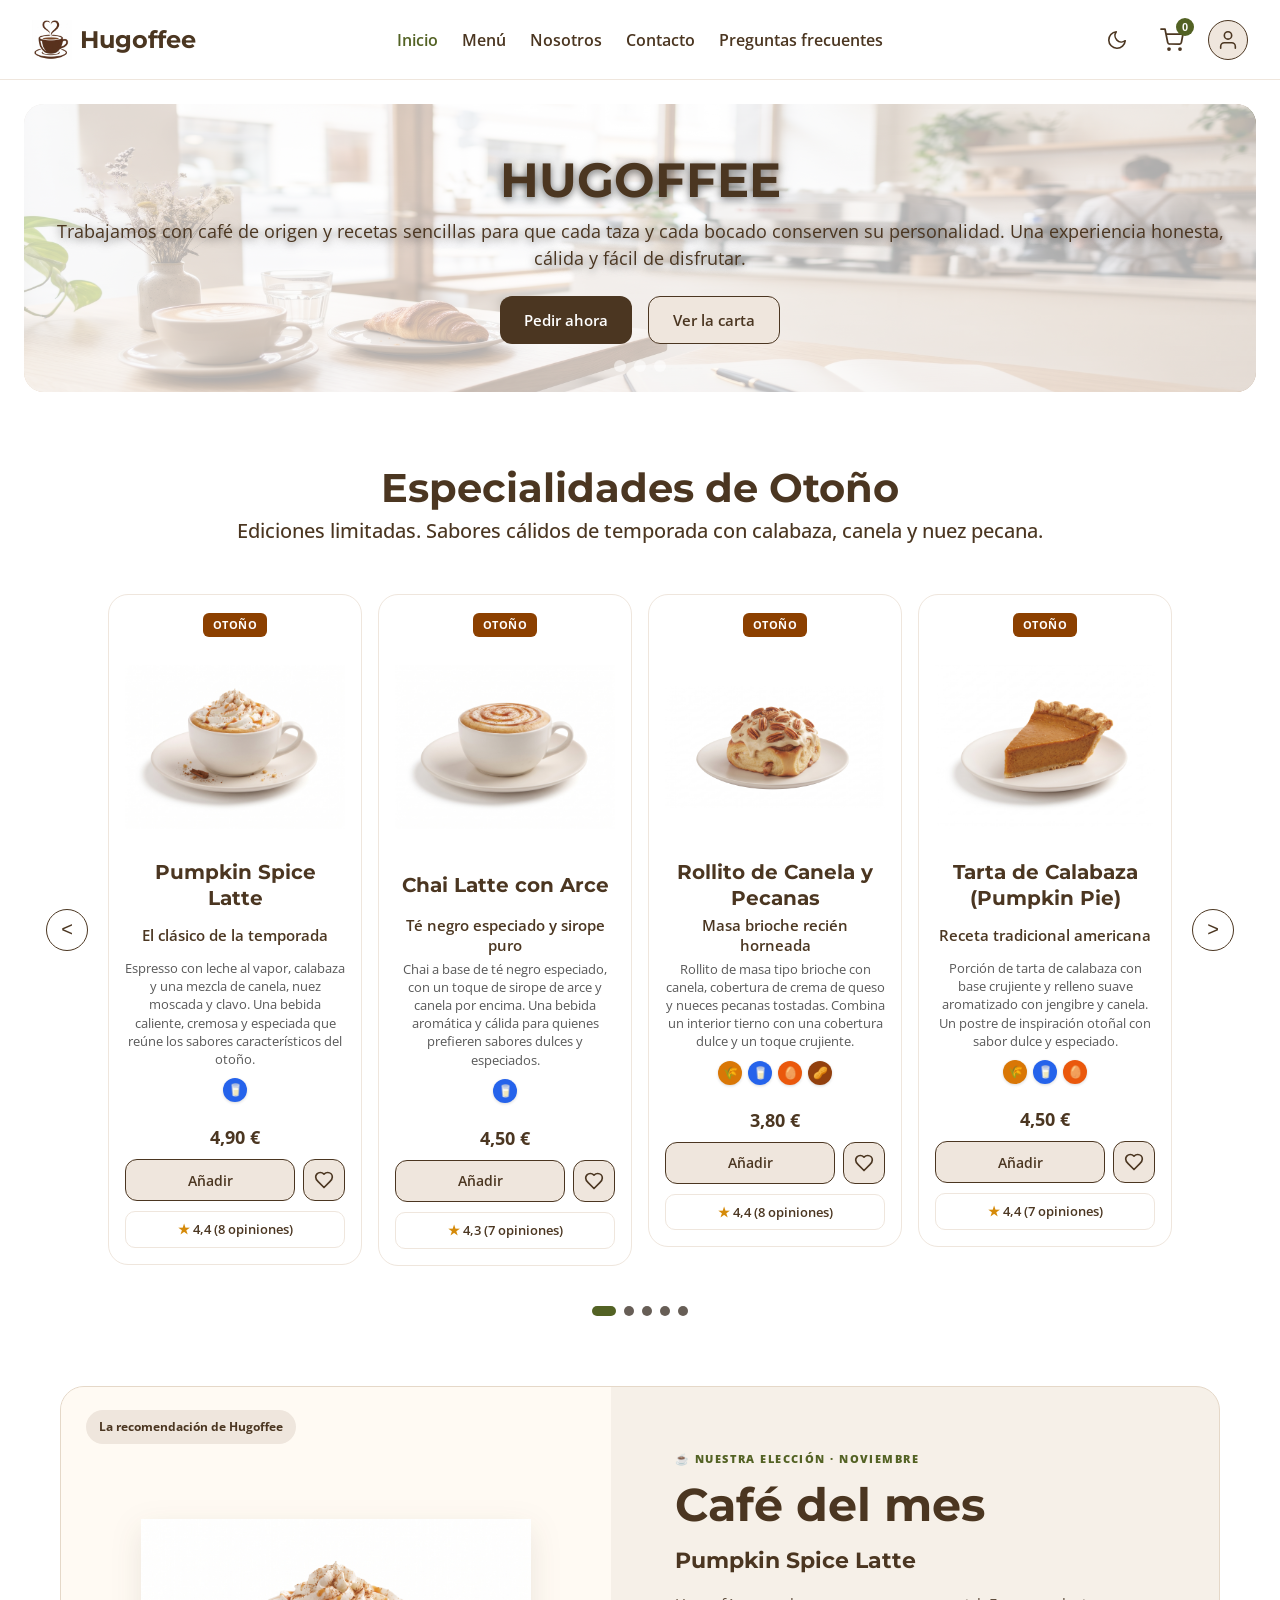
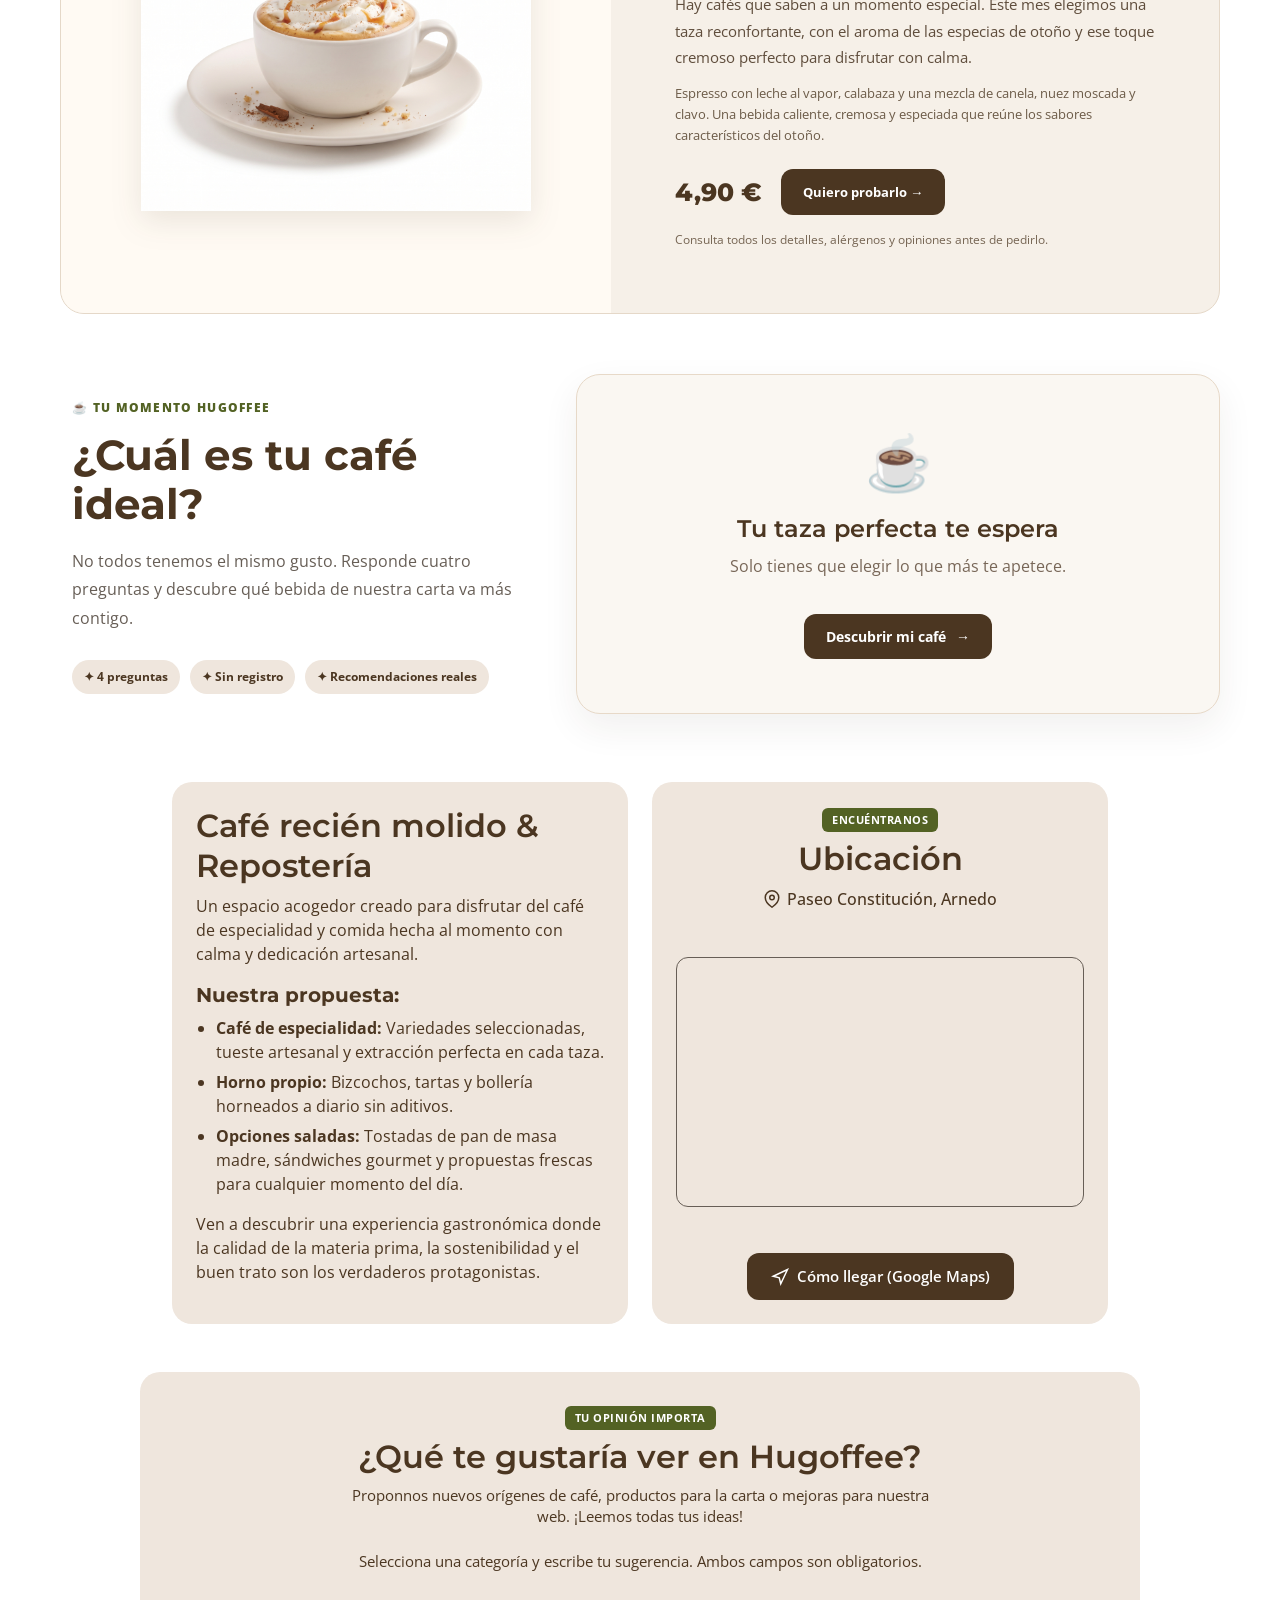
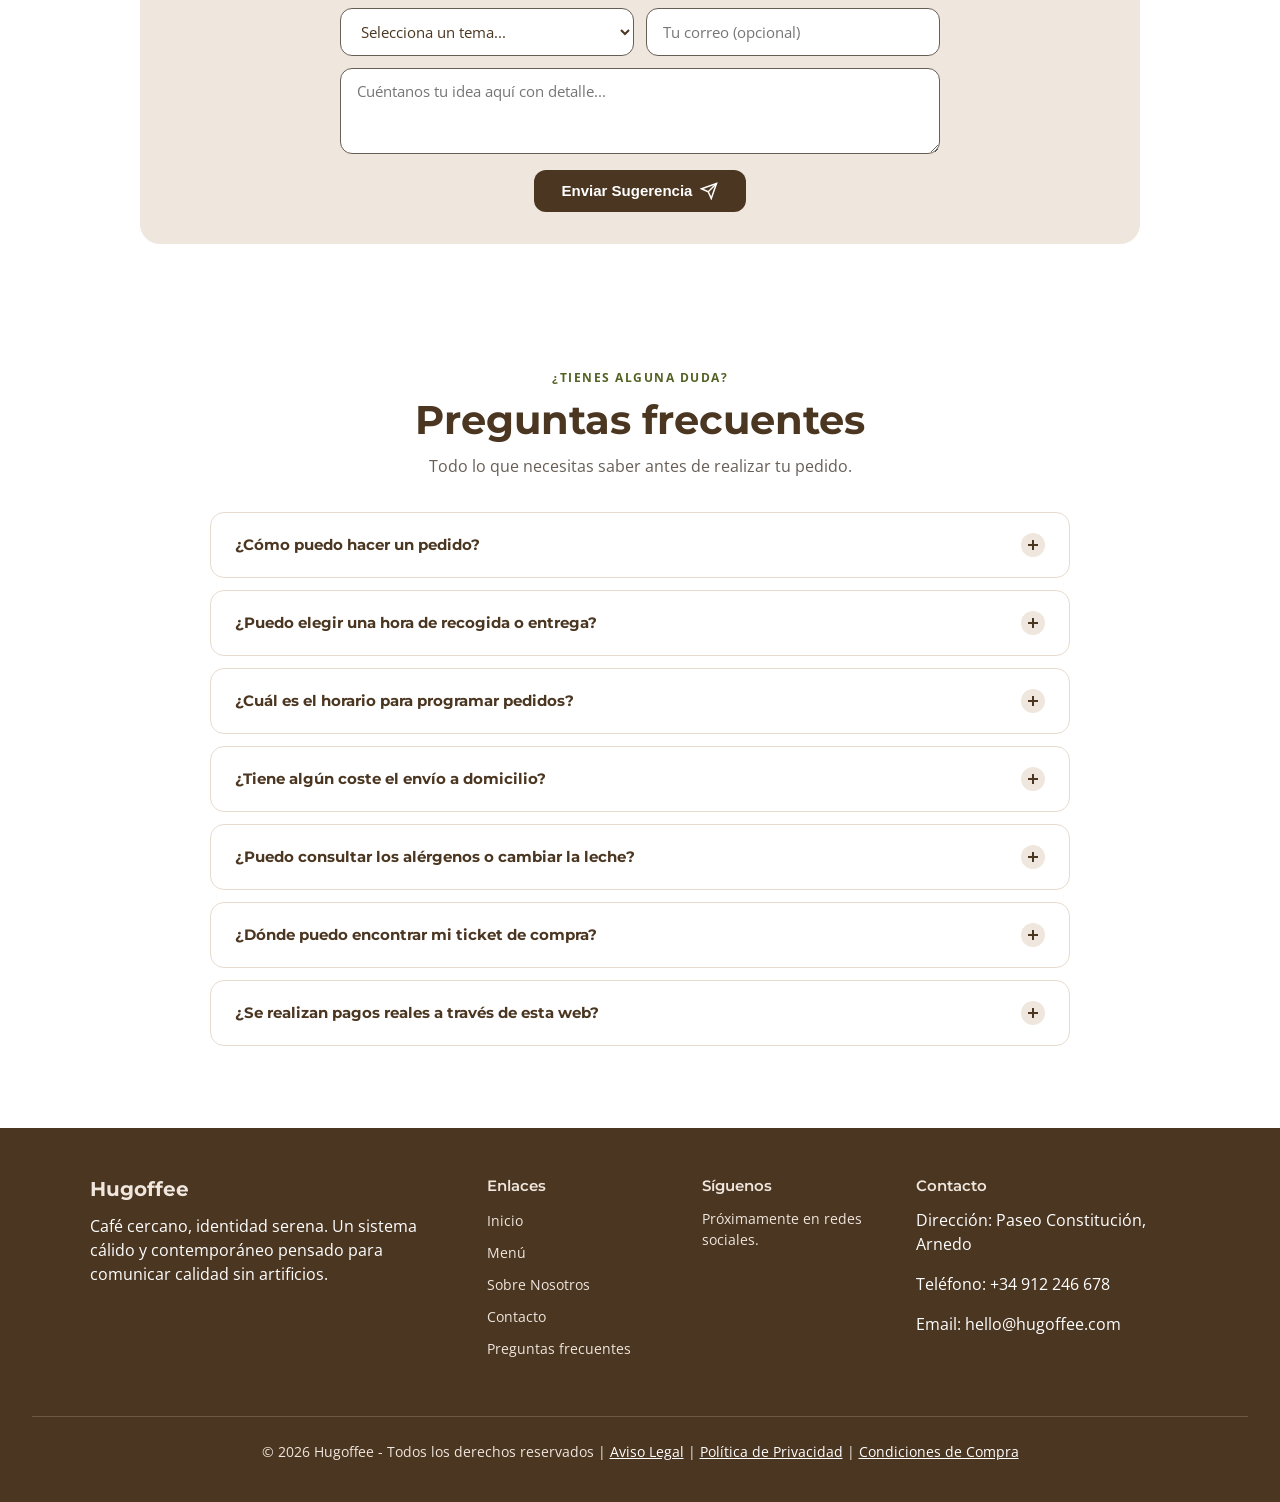
==== commit 42aae771: "Cambios TAWDIS" ====
--- a/index.html
+++ b/index.html
@@ -44,14 +44,14 @@
 
     <header class="header">
       <div class="logo-container">
-        <a href="index.html" class="logo-link">
+        <a href="index.html" class="logo-link" aria-label="Hugoffee: ir a la página de inicio">
           <img src="/Imagenes/logo.jpg" id="logo" alt="Logo Hugoffee" class="logo-icon" />
           <span class="brand-name">Hugoffee</span>
         </a>
       </div>
 
       <nav class="main-nav" aria-label="Navegación principal">
-        <a href="index.html" class="active">Inicio</a>
+        <a href="index.html" class="active" aria-current="page">Inicio</a>
         <a href="menu.html">Menú</a>
         <a href="index.html#nosotros">Nosotros</a>
         <a href="index.html#contacto">Contacto</a>
@@ -59,13 +59,13 @@
       </nav>
 
       <div class="user-actions">
-        <button
+        <button type="button"
           class="theme-toggle-button"
           id="themeToggleBtn"
           aria-label="Cambiar modo oscuro/claro"
           title="Cambiar tema"
         >
-          <svg
+          <svg aria-hidden="true" focusable="false"
             id="moonIcon"
             class="theme-icon"
             width="22"
@@ -79,7 +79,7 @@
           >
             <path d="M21 12.79A9 9 0 1 1 11.21 3 7 7 0 0 0 21 12.79z"></path>
           </svg>
-          <svg
+          <svg aria-hidden="true" focusable="false"
             id="sunIcon"
             class="theme-icon"
             width="22"
@@ -104,14 +104,14 @@
           </svg>
         </button>
 
-        <button
+        <button type="button"
           class="cart-button"
           id="cartButton"
           aria-label="Carrito de compras"
           aria-controls="cartDrawer"
           aria-expanded="false"
         >
-          <svg
+          <svg aria-hidden="true" focusable="false"
             width="24"
             height="24"
             viewBox="0 0 24 24"
@@ -132,12 +132,13 @@
 
         <div class="user-menu-container">
           <button
-            id="userBtn"
+            id="userBtn" aria-controls="userDropdown" aria-expanded="false"
+            type="button"
             class="user-profile-button"
             aria-label="Cuenta de usuario"
             title="Cuenta de usuario"
           >
-            <svg
+            <svg aria-hidden="true" focusable="false"
               width="22"
               height="22"
               viewBox="0 0 24 24"
@@ -152,14 +153,14 @@
             </svg>
           </button>
 
-          <div id="userDropdown" class="user-dropdown">
+          <div id="userDropdown" class="user-dropdown" aria-label="Opciones de cuenta">
             <div class="user-dropdown-header">
               <span id="userNameDisplay">Hola, Usuario</span>
             </div>
             <div class="user-dropdown-divider"></div>
             <a href="favoritos.html" class="dropdown-item">Favoritos ❤️</a>
             <a href="compras.html" class="dropdown-item">Compras anteriores</a>
-            <button id="logoutBtn" class="dropdown-item logout">
+            <button id="logoutBtn" type="button" class="dropdown-item logout">
               Cerrar Sesión
             </button>
           </div>
@@ -169,7 +170,7 @@
 
     <main id="main-content" tabindex="-1">
       <section class="hero-section">
-        <div class="hero-carousel">
+        <div class="hero-carousel" aria-hidden="true">
           <div
             class="hero-slide active"
             style="background-image: url(&quot;Imagenes/carrusel1.png&quot;)"
@@ -308,7 +309,7 @@
             <span class="location-badge">Encuéntranos</span>
             <h2>Ubicación</h2>
             <p class="location-address">
-              <svg
+              <svg aria-hidden="true" focusable="false"
                 width="18"
                 height="18"
                 viewBox="0 0 24 24"
@@ -343,7 +344,7 @@
               rel="noopener noreferrer"
               class="btn-directions"
             >
-              <svg
+              <svg aria-hidden="true" focusable="false"
                 width="18"
                 height="18"
                 viewBox="0 0 24 24"
@@ -369,13 +370,14 @@
           </p>
 
           <form id="suggestionForm" class="suggestion-form" aria-label="Enviar una sugerencia">
+            <p id="suggestionHelp" class="suggestion-required-note">Selecciona una categoría y escribe tu sugerencia. Ambos campos son obligatorios.</p>
             <div class="form-row">
               <label for="suggestionCategory" class="sr-only"
                 >Categoría de sugerencia</label
               >
               <select
                 id="suggestionCategory"
-                aria-describedby="suggestionMessage"
+                aria-describedby="suggestionHelp suggestionMessage"
                 required
                 aria-label="Categoría de sugerencia"
               >
@@ -394,6 +396,7 @@
               <input
                 type="email"
                 id="suggestionEmail"
+                autocomplete="email"
                 placeholder="Tu correo (opcional)"
                 aria-label="Correo electrónico opcional"
               />
@@ -405,7 +408,7 @@
               >
               <textarea
                 id="suggestionText"
-                aria-describedby="suggestionMessage"
+                aria-describedby="suggestionHelp suggestionMessage"
                 rows="3"
                 placeholder="Cuéntanos tu idea aquí con detalle..."
                 required
@@ -415,7 +418,7 @@
 
             <button type="submit" id="suggestionBtn">
               <span>Enviar Sugerencia</span>
-              <svg
+              <svg aria-hidden="true" focusable="false"
                 width="18"
                 height="18"
                 viewBox="0 0 24 24"
@@ -476,12 +479,12 @@
     </main>
 
     <div id="cartOverlay" class="cart-overlay"></div>
-    <aside id="cartDrawer" class="cart-drawer" role="dialog" aria-modal="true" aria-label="Carrito de compras" aria-hidden="true">
+    <aside id="cartDrawer" class="cart-drawer" role="dialog" aria-modal="true" aria-labelledby="cartDrawerTitle" aria-hidden="true" inert>
       <div class="cart-header">
-        <h3>Tu Carrito</h3>
+        <h3 id="cartDrawerTitle">Tu Carrito</h3>
         <button type="button" class="cart-close-accessible" id="closeCart" aria-label="Cerrar el carrito">Cerrar</button>
       </div>
-      <div id="cartItems" class="cart-body">
+      <div id="cartItems" class="cart-body" aria-live="polite" aria-relevant="additions text">
         <div class="cart-empty-container">
           <p class="cart-empty">Tu carrito está vacío</p>
         </div>
--- a/css/styles.css
+++ b/css/styles.css
@@ -6,7 +6,7 @@
   --color-secondary: #efe6dd;
   --color-base: #ffffff;
   --color-accent: #536224;
-  --color-muted: #767676;
+  --color-muted: #675e56;
   --color-text-body: #4b3621;
   --font-heading: "Montserrat", sans-serif;
   --font-body: "Open Sans", sans-serif;
@@ -3281,3 +3281,120 @@
     animation-duration: 0.01ms !important;
   }
 }
+
+
+.suggestion-required-note {
+  width: 100%;
+  color: var(--color-text-body);
+  font-size: 13px;
+  line-height: 1.55;
+  margin: 0 0 14px;
+}
+
+.cart-header {
+  display: flex;
+  align-items: center;
+  justify-content: space-between;
+  gap: 12px;
+}
+
+.cart-drawer[inert] {
+  pointer-events: none;
+  visibility: hidden;
+}
+
+:where(button, a, input, select, textarea, summary):focus-visible {
+  outline: 3px solid var(--color-accent);
+  outline-offset: 3px;
+}
+
+:where(.product-detail-dialog, .privacy-modal-content) [aria-invalid="true"] {
+  border: 2px solid #b3261e;
+}
+
+body.dark-mode .suggestion-required-note {
+  color: #EFE6DD;
+}
+
+body.dark-mode .cart-close-accessible {
+  background: #2B2118;
+  color: #EFE6DD;
+  border-color: #AFA396;
+}
+
+
+.checkout-inline-field {
+  display: flex;
+  flex: 1 1 240px;
+  min-width: 0;
+  flex-direction: column;
+  gap: 7px;
+  color: var(--color-primary);
+  font: 600 13px var(--font-body);
+}
+
+.checkout-inline-field :where(input, textarea) {
+  width: 100%;
+  min-width: 0;
+  font: 400 15px var(--font-body);
+}
+
+body.dark-mode .checkout-inline-field {
+  color: #EFE6DD;
+}
+
+
+.product-card .product-card-subtitle {
+  font-size: 15px;
+  font-weight: 600;
+  line-height: 1.35;
+  color: var(--color-primary);
+  min-height: 40px;
+  display: flex;
+  align-items: center;
+  justify-content: center;
+  text-align: center;
+  margin-bottom: 4px;
+}
+
+.product-card .product-card-description {
+  font-size: 13px;
+  font-weight: 400;
+  line-height: 1.4;
+  color: #595959;
+  min-height: 40px;
+  display: flex;
+  align-items: center;
+  justify-content: center;
+  text-align: center;
+  margin-bottom: var(--space-xs);
+}
+
+body.dark-mode .product-card :is(.product-card-subtitle,.product-card-description) {
+  color: #EFE6DD;
+}
+
+body.dark-mode :is(
+  .product-detail-subtitle,
+  .product-detail-review-date,
+  .product-detail-review-help,
+  .product-detail-no-reviews,
+  .cart-smart-goal-message,
+  .cart-smart-explainer,
+  .cart-smart-suggestion-price,
+  .advanced-filters-disclaimer,
+  .advanced-filters-count,
+  .checkout-section-title p,
+  .checkout-choice small,
+  .checkout-time-choice small,
+  .checkout-disclaimer,
+  .checkout-fineprint,
+  .checkout-summary-subtitle,
+  .checkout-schedule-opening strong,
+  .checkout-slots-heading small,
+  .checkout-preparation-info p
+) {
+  color: #D1C7BD;
+}
+
+body.dark-mode .product-image-container.image-error::after { color: #D1C7BD; }
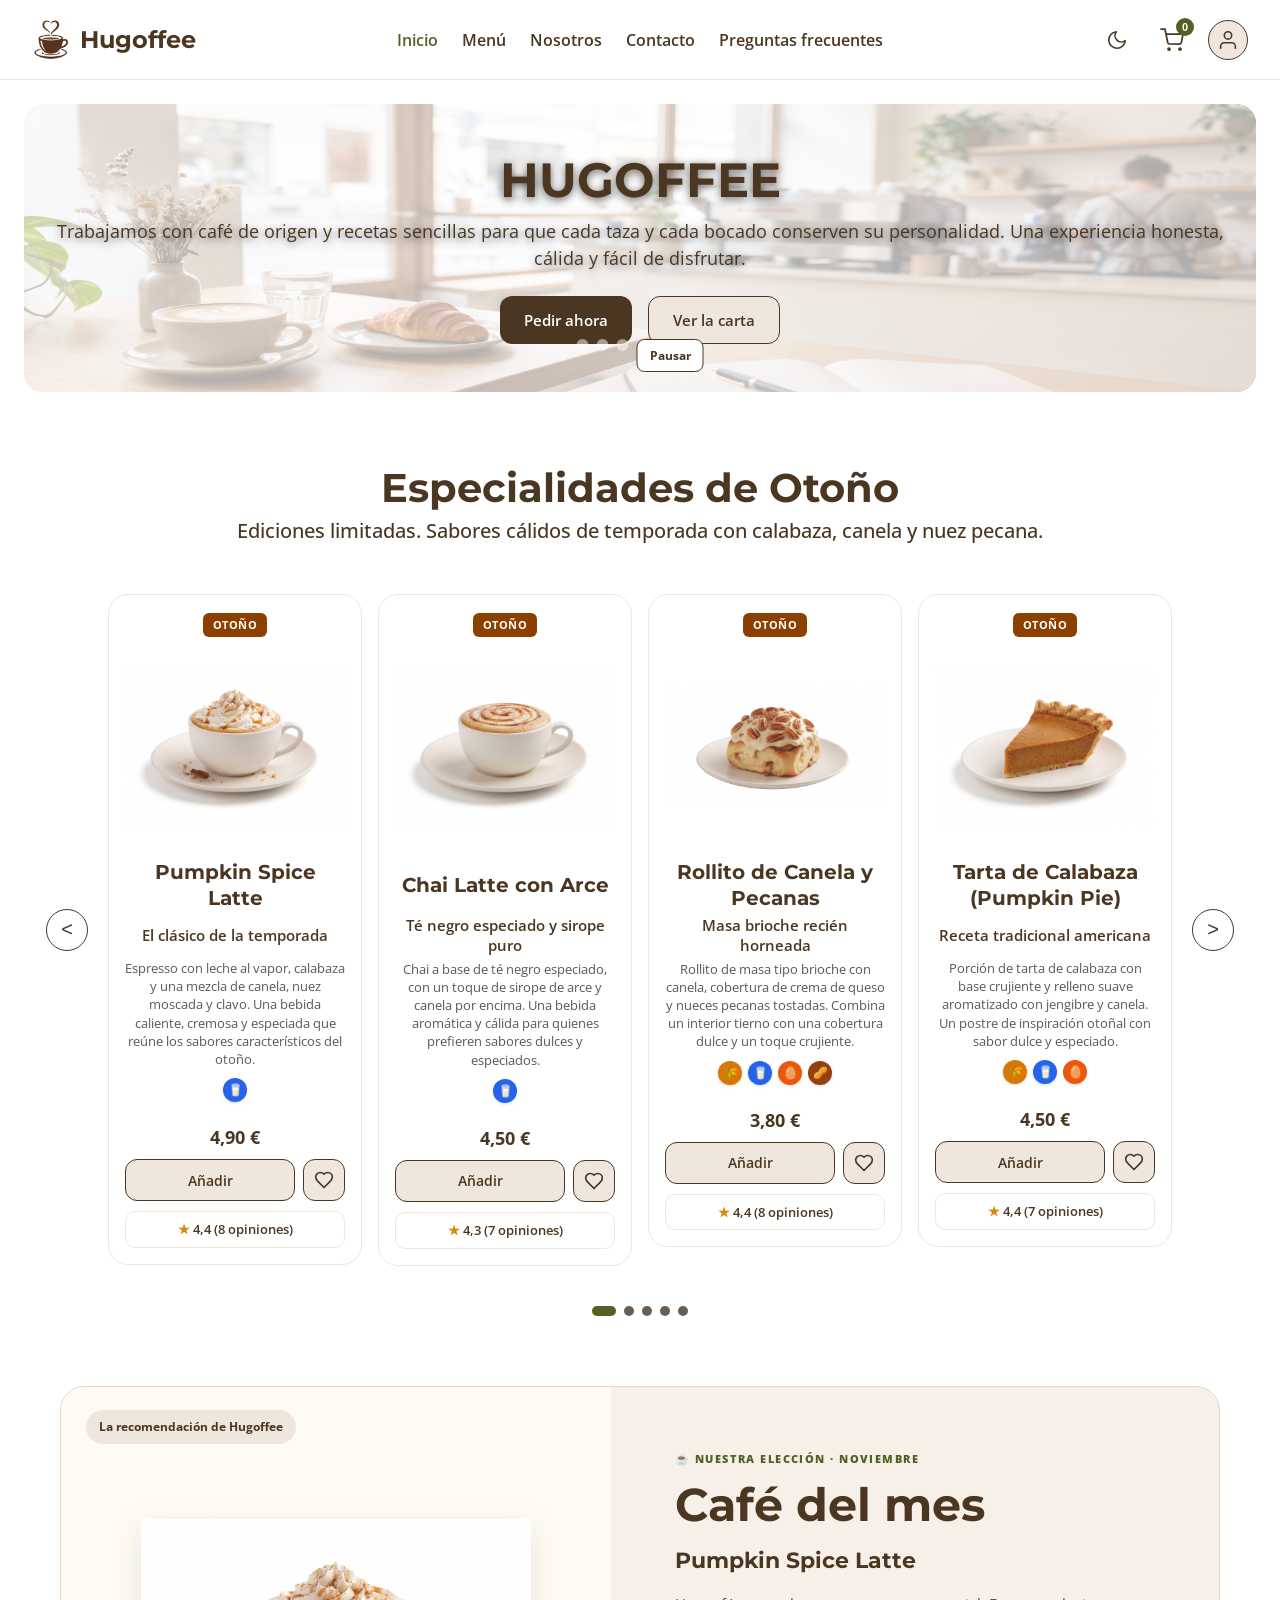
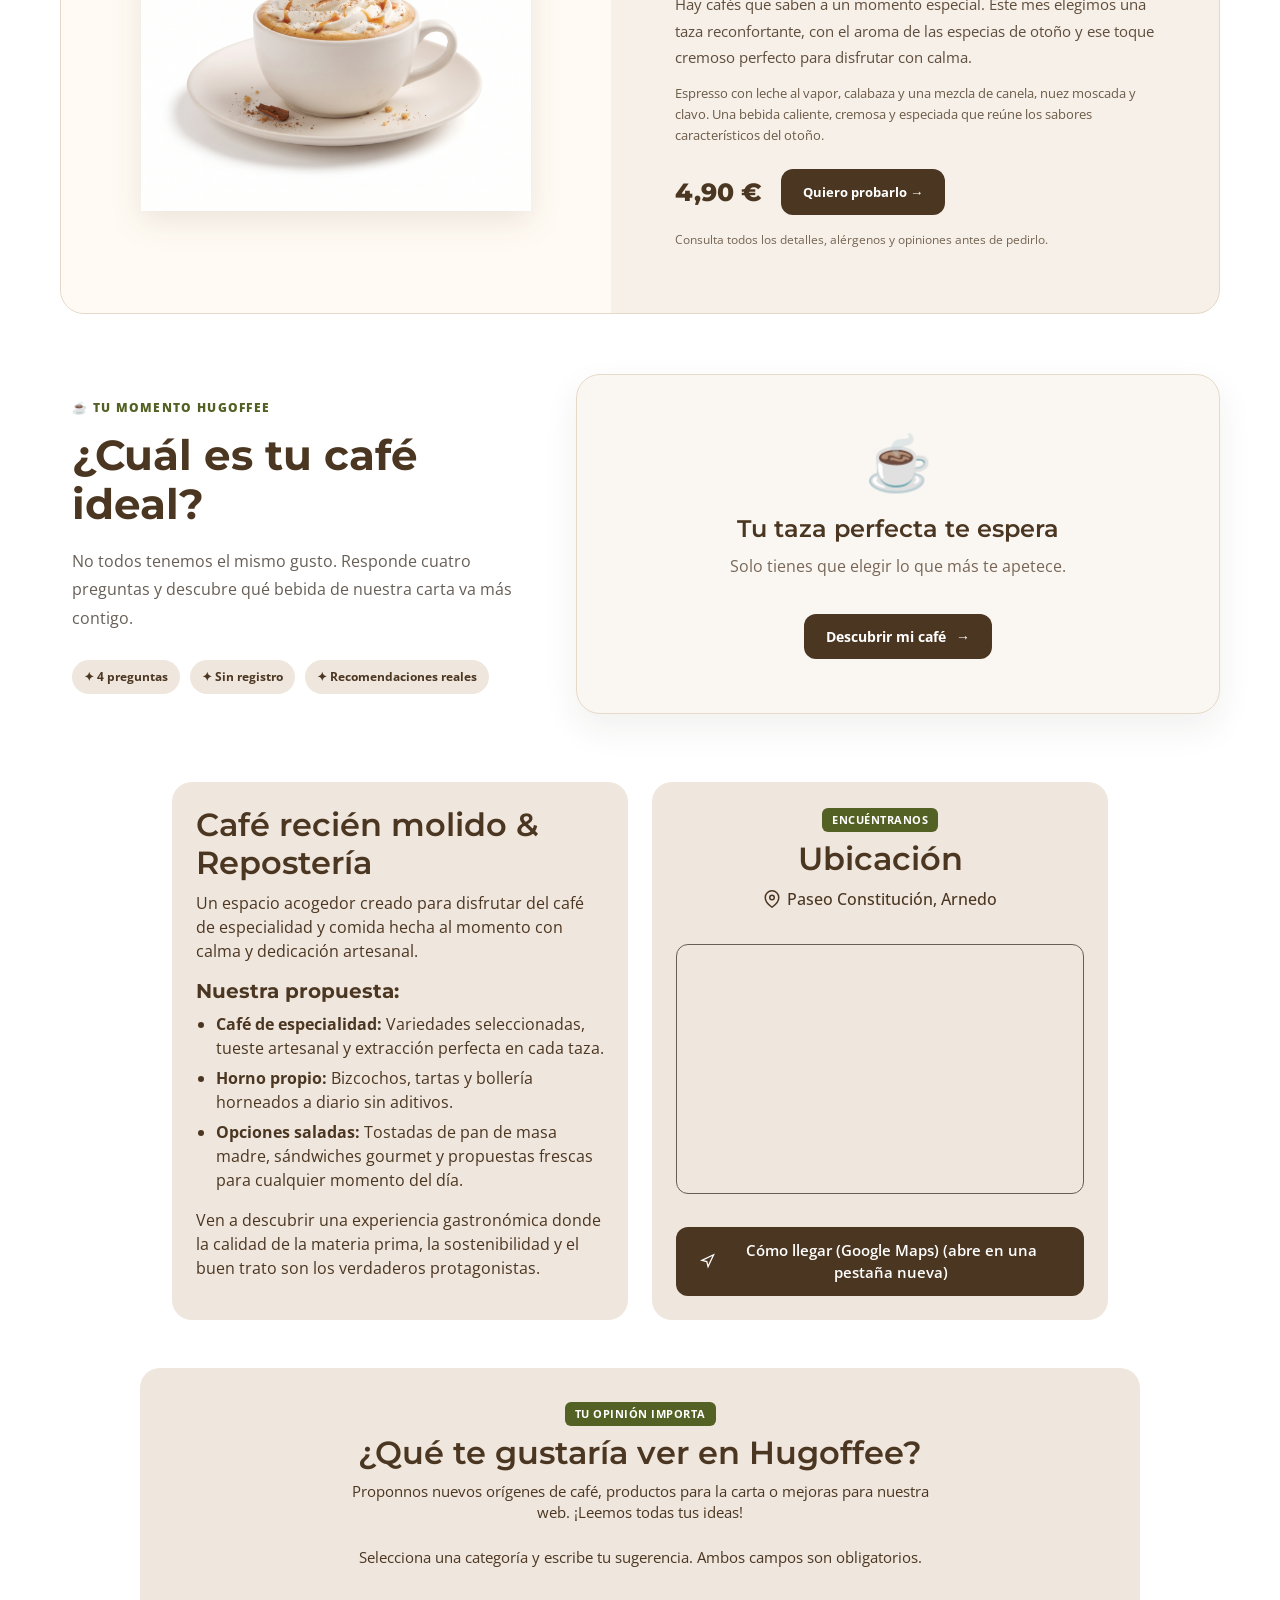
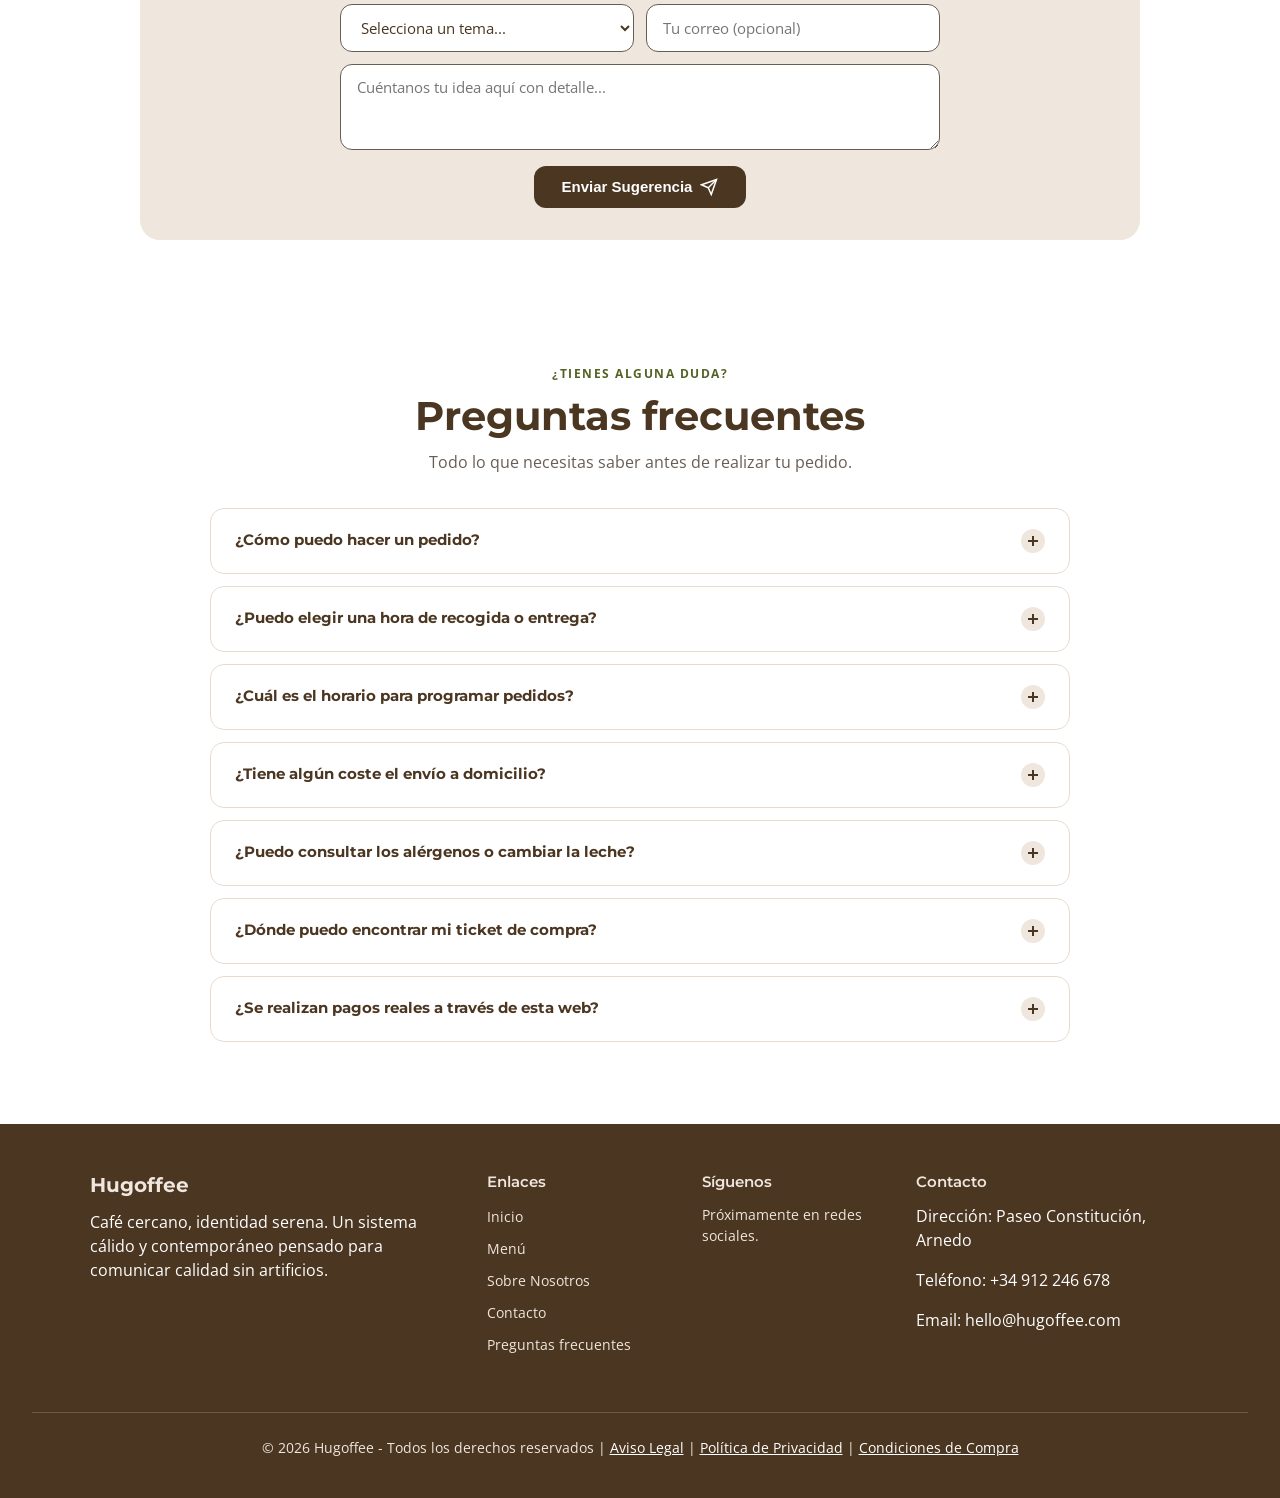
==== commit aa826749: "Cambios puede que finales" ====
--- a/index.html
+++ b/index.html
@@ -38,6 +38,7 @@
     <script src="/js/cafeIdeal.js" defer></script>
     <script src="/js/modoOscuro.js" defer></script>
     <script src="/js/seo.js" defer></script>
+  <script src="/js/accesibilidad.js" defer></script>
   </head>
   <body>
     <a href="#main-content" class="skip-link">Saltar al contenido principal</a>
@@ -198,10 +199,11 @@
           </div>
         </div>
 
-        <div class="hero-carousel-dots" role="group" aria-label="Elegir imagen de portada">
-          <button type="button" class="hero-dot active" aria-label="Ver imagen 1" aria-current="true"></button>
-          <button type="button" class="hero-dot" aria-label="Ver imagen 2" aria-current="false"></button>
-          <button type="button" class="hero-dot" aria-label="Ver imagen 3" aria-current="false"></button>
+        <div class="hero-carousel-dots" role="group" aria-label="Controles de las imágenes de portada">
+          <button type="button" class="hero-dot active" aria-label="Mostrar primera imagen de portada" aria-current="true"></button>
+          <button type="button" class="hero-dot" aria-label="Mostrar segunda imagen de portada" aria-current="false"></button>
+          <button type="button" class="hero-dot" aria-label="Mostrar tercera imagen de portada" aria-current="false"></button>
+          <button type="button" class="hero-pause-button" id="heroPauseButton" aria-pressed="false">Pausar</button>
         </div>
       </section>
 
@@ -274,13 +276,13 @@
 
       <section class="info-section" id="nosotros">
         <article class="story-box">
-          <h3>Café recién molido & Repostería</h3>
+          <h2 class="story-heading">Café recién molido & Repostería</h2>
           <p>
             Un espacio acogedor creado para disfrutar del café de especialidad y
             comida hecha al momento con calma y dedicación artesanal.
           </p>
 
-          <h4>Nuestra propuesta:</h4>
+          <h3 class="story-subheading">Nuestra propuesta:</h3>
           <ul>
             <li>
               <strong>Café de especialidad:</strong> Variedades seleccionadas,
@@ -354,7 +356,7 @@
               >
                 <polygon points="3 11 22 2 13 21 11 13 3 11"></polygon>
               </svg>
-              Cómo llegar (Google Maps)
+              Cómo llegar (Google Maps) (abre en una pestaña nueva)
             </a>
           </div>
         </section>
--- a/css/styles.css
+++ b/css/styles.css
@@ -3220,7 +3220,6 @@
   }
 }
 
-
 .hero-dot,
 .carousel-dots .dot {
   border: 0;
@@ -3270,7 +3269,9 @@
 }
 
 @media (prefers-reduced-motion: reduce) {
-  html { scroll-behavior: auto !important; }
+  html {
+    scroll-behavior: auto !important;
+  }
   .hero-slide,
   .hero-dot,
   .carousel-grid,
@@ -3282,7 +3283,6 @@
   }
 }
 
-
 .suggestion-required-note {
   width: 100%;
   color: var(--color-text-body);
@@ -3313,15 +3313,14 @@
 }
 
 body.dark-mode .suggestion-required-note {
-  color: #EFE6DD;
+  color: #efe6dd;
 }
 
 body.dark-mode .cart-close-accessible {
-  background: #2B2118;
-  color: #EFE6DD;
-  border-color: #AFA396;
-}
-
+  background: #2b2118;
+  color: #efe6dd;
+  border-color: #afa396;
+}
 
 .checkout-inline-field {
   display: flex;
@@ -3340,9 +3339,8 @@
 }
 
 body.dark-mode .checkout-inline-field {
-  color: #EFE6DD;
-}
-
+  color: #efe6dd;
+}
 
 .product-card .product-card-subtitle {
   font-size: 15px;
@@ -3370,31 +3368,82 @@
   margin-bottom: var(--space-xs);
 }
 
-body.dark-mode .product-card :is(.product-card-subtitle,.product-card-description) {
-  color: #EFE6DD;
-}
-
-body.dark-mode :is(
-  .product-detail-subtitle,
-  .product-detail-review-date,
-  .product-detail-review-help,
-  .product-detail-no-reviews,
-  .cart-smart-goal-message,
-  .cart-smart-explainer,
-  .cart-smart-suggestion-price,
-  .advanced-filters-disclaimer,
-  .advanced-filters-count,
-  .checkout-section-title p,
-  .checkout-choice small,
-  .checkout-time-choice small,
-  .checkout-disclaimer,
-  .checkout-fineprint,
-  .checkout-summary-subtitle,
-  .checkout-schedule-opening strong,
-  .checkout-slots-heading small,
-  .checkout-preparation-info p
-) {
-  color: #D1C7BD;
-}
-
-body.dark-mode .product-image-container.image-error::after { color: #D1C7BD; }
+body.dark-mode
+  .product-card
+  :is(.product-card-subtitle, .product-card-description) {
+  color: #efe6dd;
+}
+
+body.dark-mode
+  :is(
+    .product-detail-subtitle,
+    .product-detail-review-date,
+    .product-detail-review-help,
+    .product-detail-no-reviews,
+    .cart-smart-goal-message,
+    .cart-smart-explainer,
+    .cart-smart-suggestion-price,
+    .advanced-filters-disclaimer,
+    .advanced-filters-count,
+    .checkout-section-title p,
+    .checkout-choice small,
+    .checkout-time-choice small,
+    .checkout-disclaimer,
+    .checkout-fineprint,
+    .checkout-summary-subtitle,
+    .checkout-schedule-opening strong,
+    .checkout-slots-heading small,
+    .checkout-preparation-info p
+  ) {
+  color: #d1c7bd;
+}
+
+body.dark-mode .product-image-container.image-error::after {
+  color: #d1c7bd;
+}
+
+.legal-page .legal-page-title {
+  font-size: clamp(26px, 5vw, 40px);
+  font-weight: 700;
+  line-height: 1.2;
+}
+
+.legal-page .legal-section-title {
+  font-size: clamp(22px, 4vw, 32px);
+  font-weight: 600;
+  line-height: 1.25;
+}
+
+.info-section .story-heading {
+  font-size: clamp(22px, 4vw, 32px);
+  font-weight: 600;
+}
+
+.info-section .story-subheading {
+  font-size: 20px;
+  font-weight: 700;
+}
+
+.hero-pause-button {
+  padding: 7px 12px;
+  border: 1.5px solid var(--color-primary);
+  border-radius: 8px;
+  background: var(--color-base);
+  color: var(--color-primary);
+  font-family: var(--font-body);
+  font-size: 12px;
+  font-weight: 700;
+  cursor: pointer;
+}
+
+.hero-pause-button:focus-visible,
+.main-cat-btn:focus-visible,
+.sub-cat-btn:focus-visible,
+.checkout-date-chip:focus-visible {
+  outline: 3px solid var(--color-accent);
+  outline-offset: 3px;
+}
+
+.new-tab-note {
+  font-size: 0.9em;
+}
--- a/css/modoOscuro.css
+++ b/css/modoOscuro.css
@@ -1,109 +1,109 @@
-.theme-toggle-button {
-  background: transparent;
-  border: none;
-  outline: none;
-  cursor: pointer;
-  padding: 8px;
-  display: flex;
-  align-items: center;
-  justify-content: center;
-  border-radius: 6px;
-  transition: background-color 0.2s ease;
-}
-
-.theme-toggle-button:hover {
-  background-color: var(--color-secondary);
-}
-
-.theme-icon {
-  pointer-events: none;
-  transition: stroke 0.2s ease;
-}
-
-body.dark-mode {
-  --color-primary: #efe6dd;
-  --color-primary-hover: #d1c7bd;
-  --color-secondary: #2b2118;
-  --color-base: #1a1410;
-  --color-accent: #9eb258;
-  --color-muted: #705d4f;
-  --color-text-body: #efe6dd;
-  background-color: var(--color-base);
-  color: var(--color-text-body);
-}
-
-body.dark-mode .header {
-  background-color: var(--color-base);
-  border-bottom-color: var(--color-secondary);
-}
-
-body.dark-mode .cart-button svg,
-body.dark-mode .user-profile-button svg,
-body.dark-mode .theme-toggle-button svg {
-  stroke: var(--color-primary);
-}
-
-body.dark-mode .product-card,
-body.dark-mode .cart-drawer,
-body.dark-mode .user-dropdown,
-body.dark-mode .story-box,
-body.dark-mode .location-card,
-body.dark-mode .suggestions-card {
-  background-color: #241c16;
-  border-color: var(--color-muted);
-}
-
-body.dark-mode input,
-body.dark-mode select,
-body.dark-mode textarea {
-  background-color: #2b2118;
-  color: #efe6dd;
-  border-color: var(--color-muted);
-}
-
-body.dark-mode .user-dropdown-header {
-  color: #efe6dd;
-}
-
-body.dark-mode .user-dropdown-divider {
-  background-color: var(--color-muted);
-}
-
-body.dark-mode .dropdown-item {
-  color: #efe6dd;
-}
-
-body.dark-mode .dropdown-item:hover {
-  background-color: #2b2118;
-  color: var(--color-primary-hover);
-}
-
-body.dark-mode .dropdown-item.logout {
-  color: #ff6b6b;
-}
-
-body.dark-mode .dropdown-item.logout:hover {
-  background-color: #3b1e1e;
-  color: #ff8787;
-}
-
-body.dark-mode .product-card h4,
-body.dark-mode .product-card h5,
-body.dark-mode .product-card h6 {
-  color: #efe6dd !important;
-}
-
-body.dark-mode .card-rating,
-body.dark-mode .card-rating span {
-  color: #d1c7bd !important;
-}
-
-body.dark-mode .btn-delete-order {
-  color: #ff6b6b;
-  border-color: #ff6b6b;
-}
-
-body.dark-mode .btn-delete-order:hover {
-  background-color: #3b1e1e;
-  color: #ff8787;
-}
+.theme-toggle-button {
+  background: transparent;
+  border: none;
+  outline: none;
+  cursor: pointer;
+  padding: 8px;
+  display: flex;
+  align-items: center;
+  justify-content: center;
+  border-radius: 6px;
+  transition: background-color 0.2s ease;
+}
+
+.theme-toggle-button:hover {
+  background-color: var(--color-secondary);
+}
+
+.theme-icon {
+  pointer-events: none;
+  transition: stroke 0.2s ease;
+}
+
+body.dark-mode {
+  --color-primary: #efe6dd;
+  --color-primary-hover: #d1c7bd;
+  --color-secondary: #2b2118;
+  --color-base: #1a1410;
+  --color-accent: #9eb258;
+  --color-muted: #c9beb2;
+  --color-text-body: #efe6dd;
+  background-color: var(--color-base);
+  color: var(--color-text-body);
+}
+
+body.dark-mode .header {
+  background-color: var(--color-base);
+  border-bottom-color: var(--color-secondary);
+}
+
+body.dark-mode .cart-button svg,
+body.dark-mode .user-profile-button svg,
+body.dark-mode .theme-toggle-button svg {
+  stroke: var(--color-primary);
+}
+
+body.dark-mode .product-card,
+body.dark-mode .cart-drawer,
+body.dark-mode .user-dropdown,
+body.dark-mode .story-box,
+body.dark-mode .location-card,
+body.dark-mode .suggestions-card {
+  background-color: #241c16;
+  border-color: var(--color-muted);
+}
+
+body.dark-mode input,
+body.dark-mode select,
+body.dark-mode textarea {
+  background-color: #2b2118;
+  color: #efe6dd;
+  border-color: var(--color-muted);
+}
+
+body.dark-mode .user-dropdown-header {
+  color: #efe6dd;
+}
+
+body.dark-mode .user-dropdown-divider {
+  background-color: var(--color-muted);
+}
+
+body.dark-mode .dropdown-item {
+  color: #efe6dd;
+}
+
+body.dark-mode .dropdown-item:hover {
+  background-color: #2b2118;
+  color: var(--color-primary-hover);
+}
+
+body.dark-mode .dropdown-item.logout {
+  color: #ff6b6b;
+}
+
+body.dark-mode .dropdown-item.logout:hover {
+  background-color: #3b1e1e;
+  color: #ff8787;
+}
+
+body.dark-mode .product-card h4,
+body.dark-mode .product-card h5,
+body.dark-mode .product-card h6 {
+  color: #efe6dd !important;
+}
+
+body.dark-mode .card-rating,
+body.dark-mode .card-rating span {
+  color: #d1c7bd !important;
+}
+
+body.dark-mode .btn-delete-order {
+  color: #ff6b6b;
+  border-color: #ff6b6b;
+}
+
+body.dark-mode .btn-delete-order:hover {
+  background-color: #3b1e1e;
+  color: #ff8787;
+}
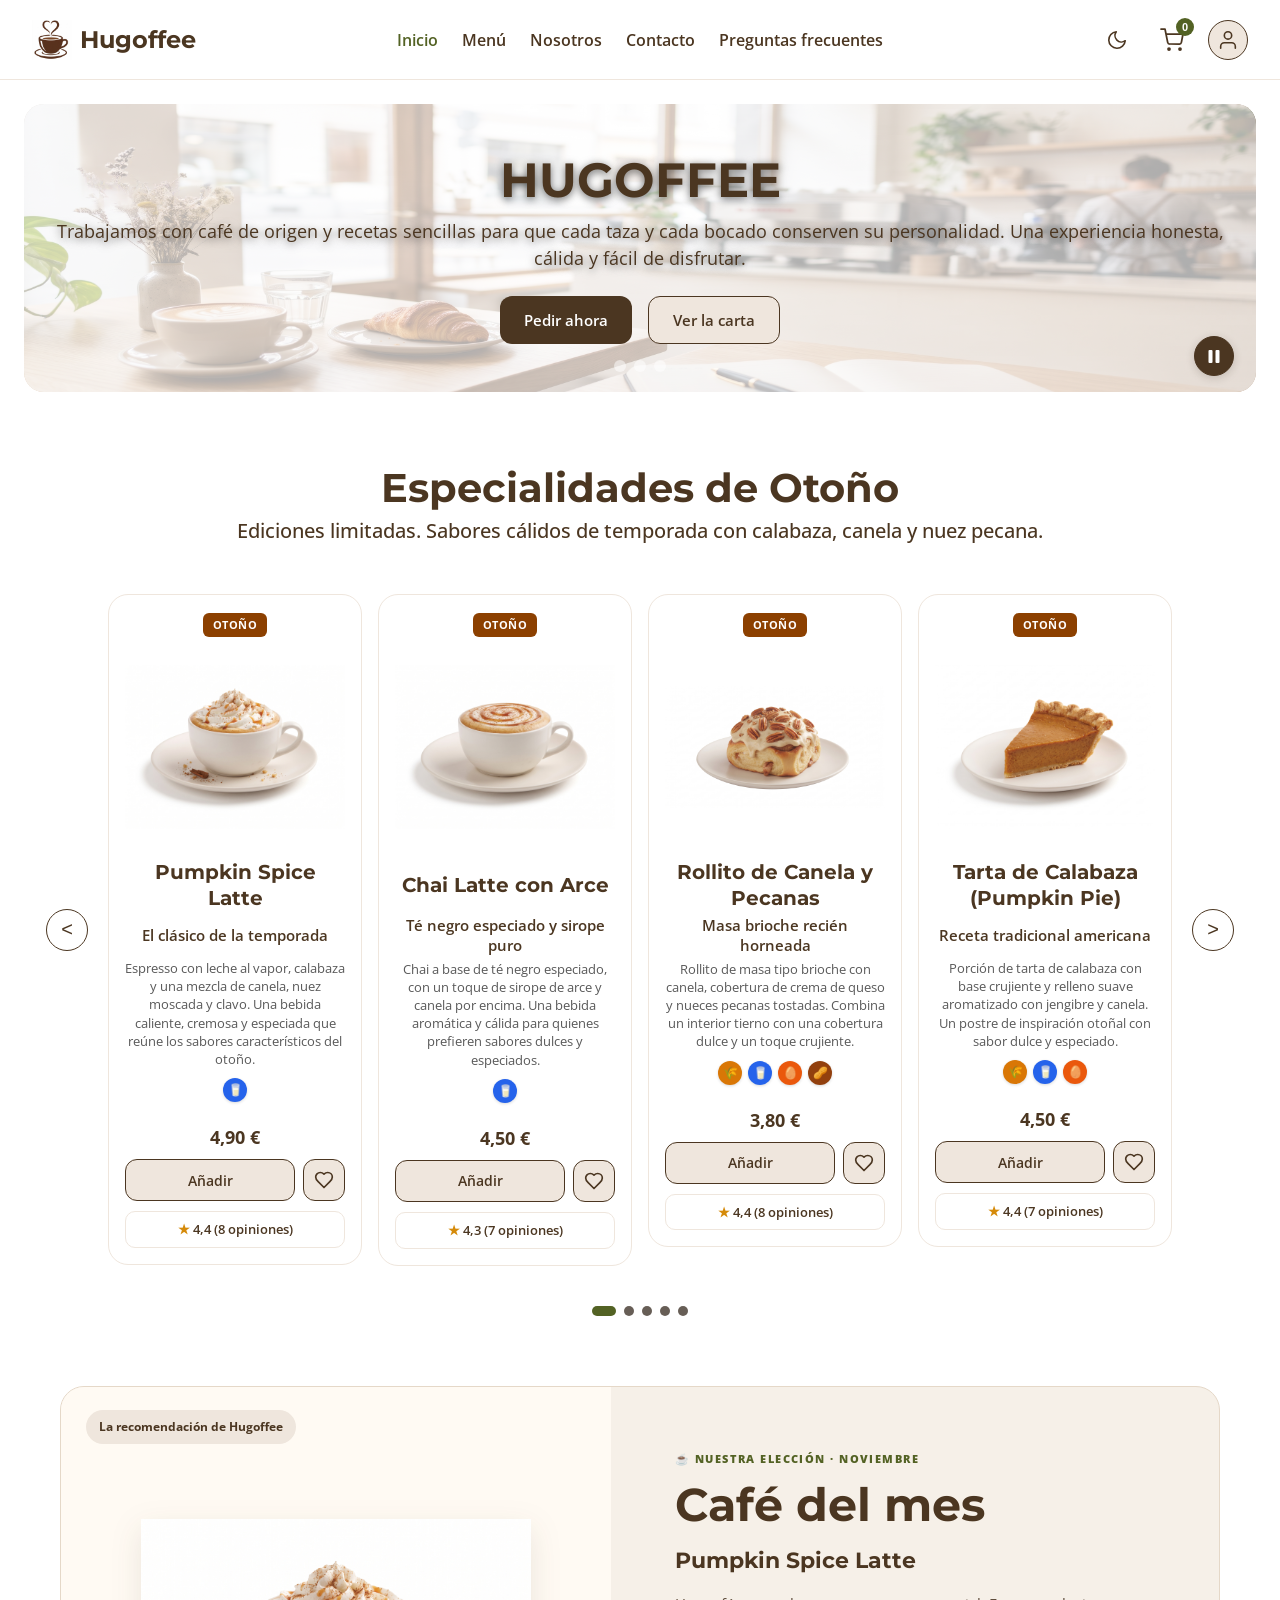
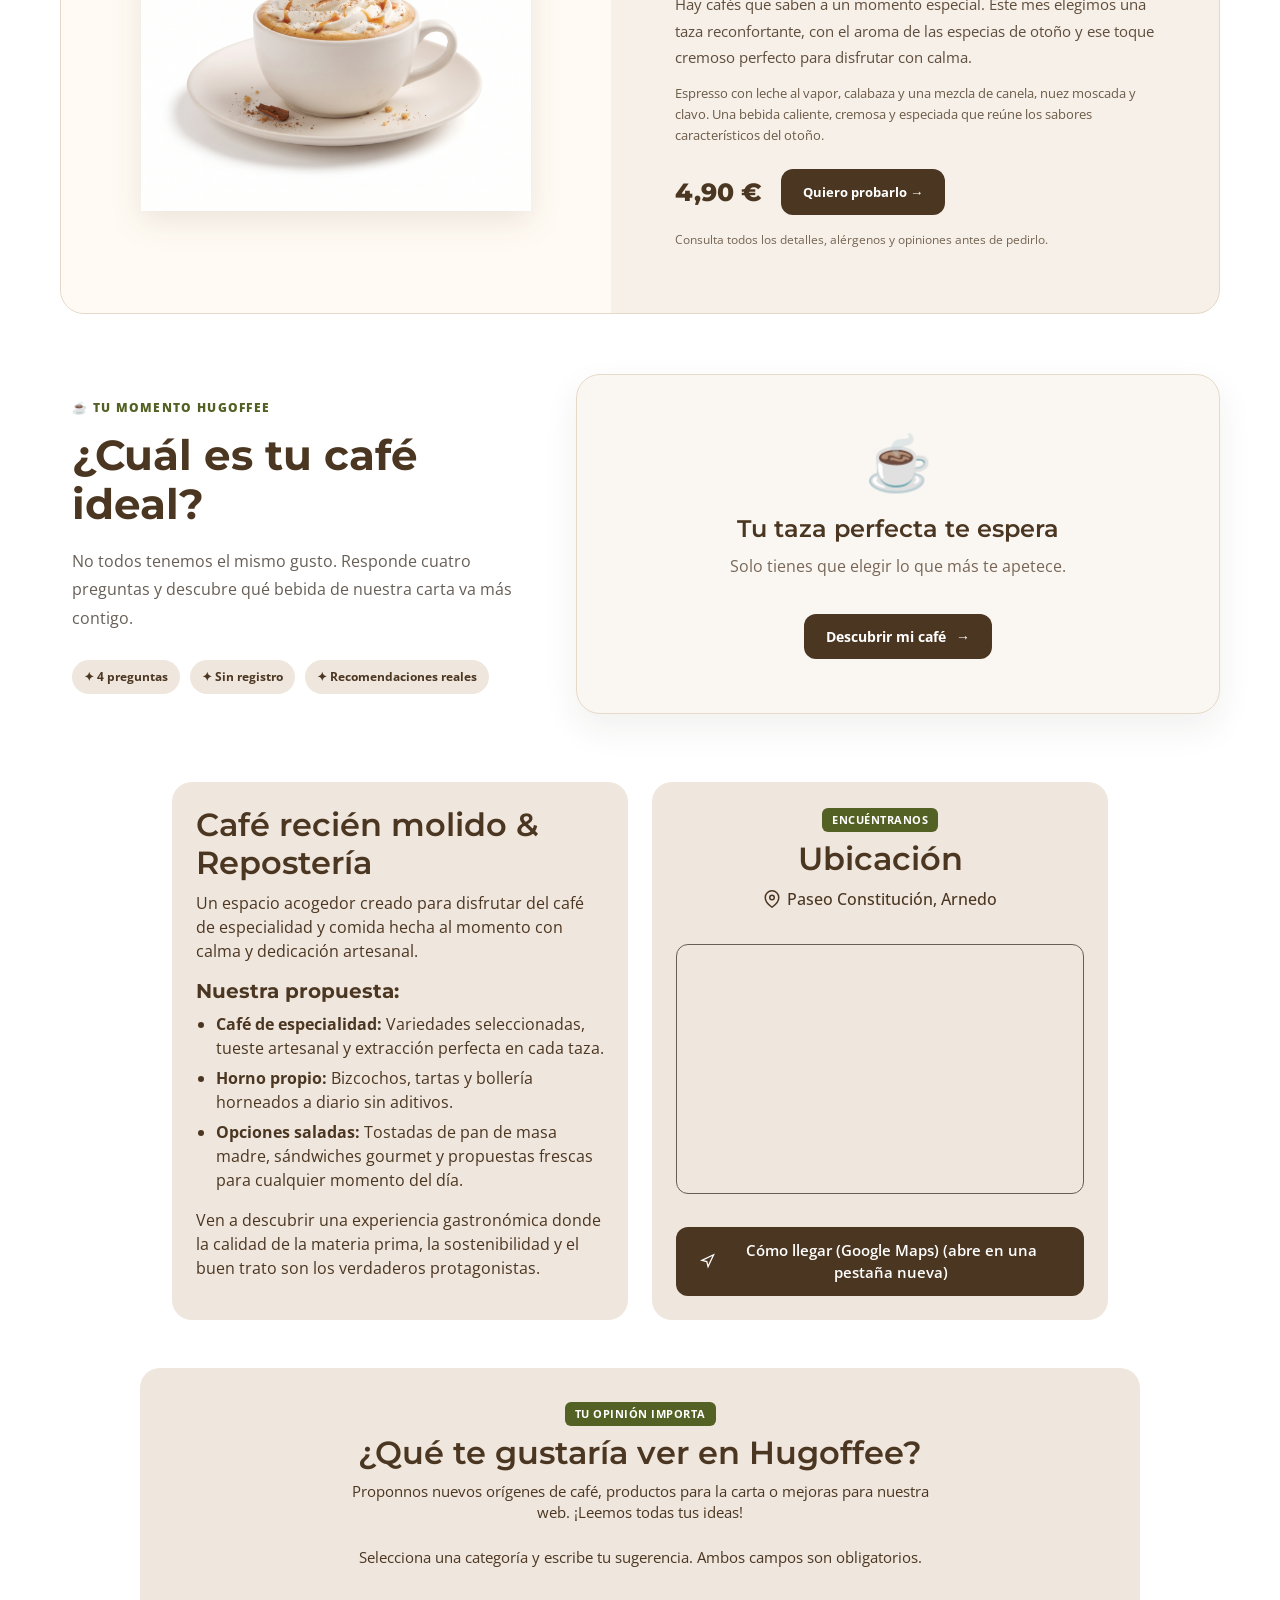
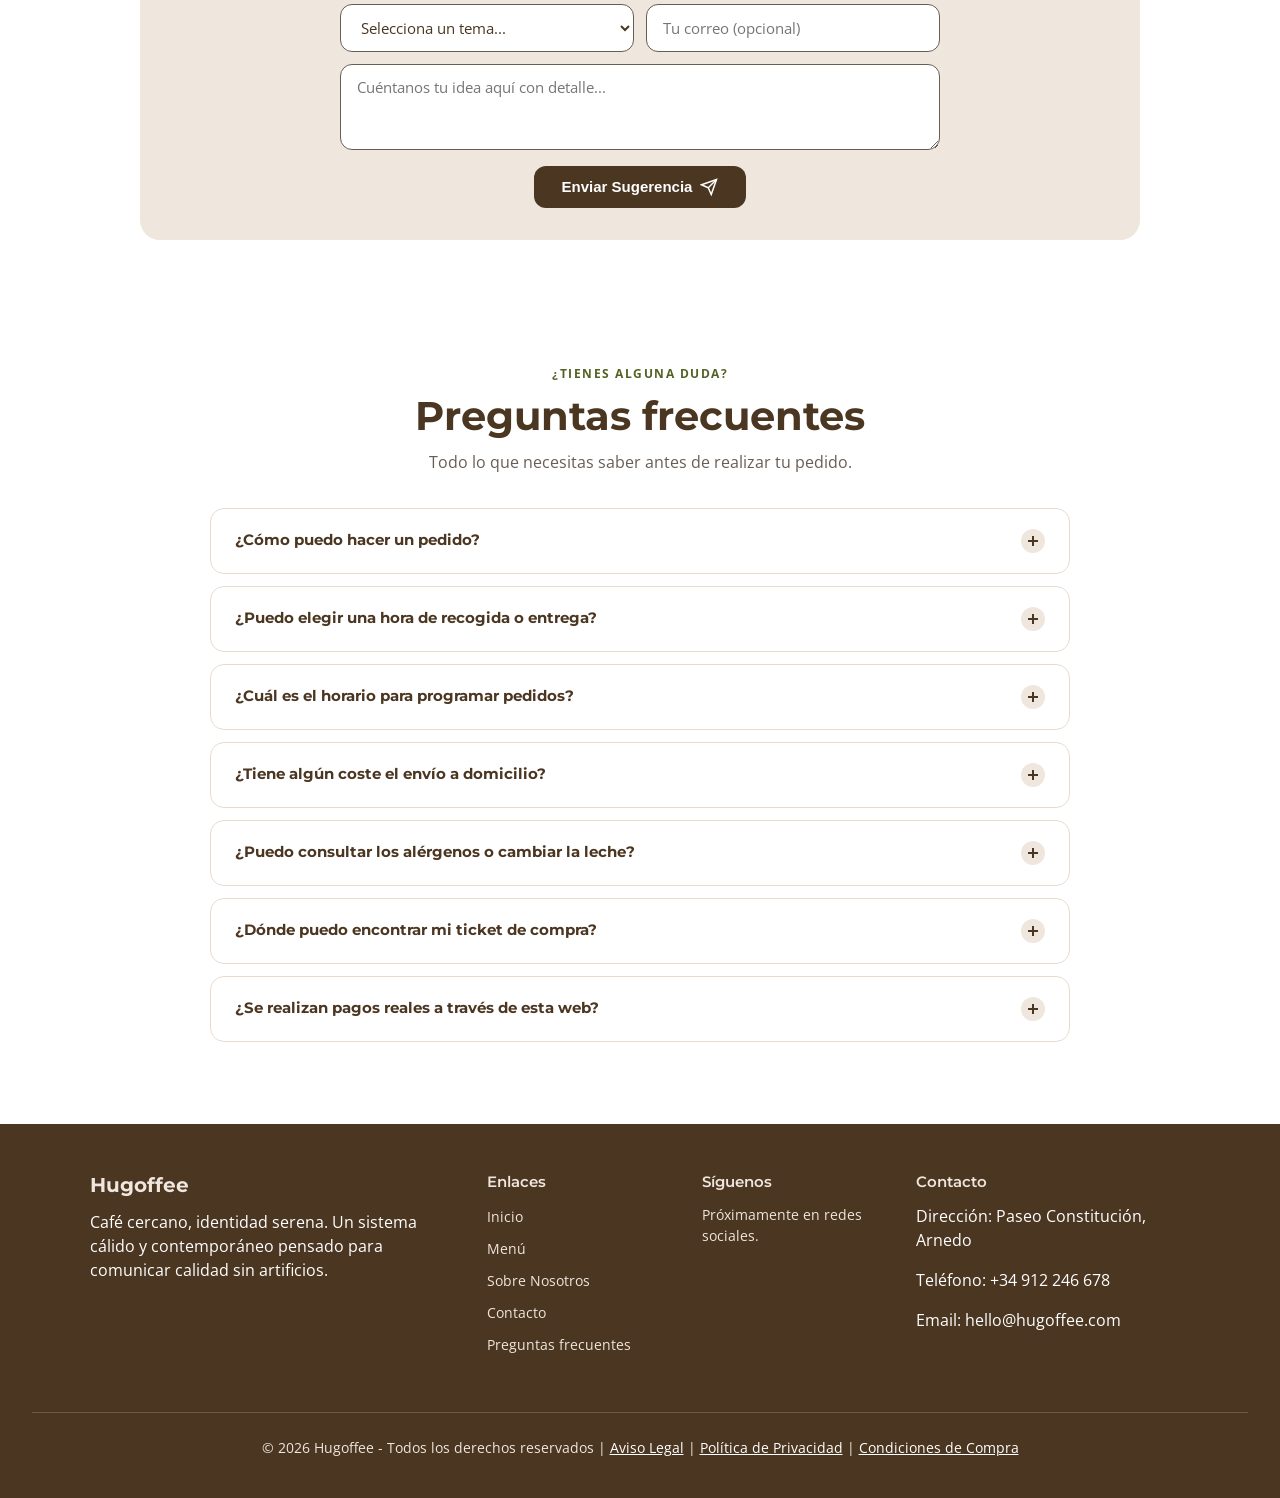
==== commit ecb6ec48: "ultimo cambio" ====
--- a/index.html
+++ b/index.html
@@ -203,8 +203,8 @@
           <button type="button" class="hero-dot active" aria-label="Mostrar primera imagen de portada" aria-current="true"></button>
           <button type="button" class="hero-dot" aria-label="Mostrar segunda imagen de portada" aria-current="false"></button>
           <button type="button" class="hero-dot" aria-label="Mostrar tercera imagen de portada" aria-current="false"></button>
-          <button type="button" class="hero-pause-button" id="heroPauseButton" aria-pressed="false">Pausar</button>
-        </div>
+        </div>
+        <button type="button" class="hero-pause-button" id="heroPauseButton" aria-pressed="false" aria-label="Pausar carrusel de portada" title="Pausar o reanudar las imágenes de portada">Pausar</button>
       </section>
 
       <section class="specialties-section" id="menu">
--- a/css/styles.css
+++ b/css/styles.css
@@ -3425,15 +3425,61 @@
 }
 
 .hero-pause-button {
-  padding: 7px 12px;
-  border: 1.5px solid var(--color-primary);
-  border-radius: 8px;
-  background: var(--color-base);
-  color: var(--color-primary);
-  font-family: var(--font-body);
-  font-size: 12px;
-  font-weight: 700;
+  position: absolute;
+  right: 22px;
+  bottom: 16px;
+  z-index: 4;
+  display: flex;
+  align-items: center;
+  justify-content: center;
+  width: 40px;
+  height: 40px;
+  padding: 0;
+  border: 1px solid #4b3621;
+  border-radius: 50%;
+  background: #4b3621;
+  color: #ffffff;
+  font-size: 0;
   cursor: pointer;
+  box-shadow: 0 2px 8px rgba(46, 33, 21, 0.18);
+  transition: background-color 0.2s ease, transform 0.2s ease;
+}
+
+.hero-pause-button::before {
+  content: "";
+  display: block;
+  width: 4px;
+  height: 13px;
+  border-radius: 1px;
+  background: #ffffff;
+  box-shadow: 7px 0 0 #ffffff;
+  transform: translateX(-3.5px);
+}
+
+.hero-pause-button[aria-pressed="true"]::before {
+  width: 0;
+  height: 0;
+  background: transparent;
+  box-shadow: none;
+  border-top: 8px solid transparent;
+  border-bottom: 8px solid transparent;
+  border-left: 12px solid #ffffff;
+  border-radius: 0;
+  transform: translateX(2px);
+}
+
+.hero-pause-button:hover {
+  background: #2e2115;
+  transform: translateY(-1px);
+}
+
+@media (max-width: 600px) {
+  .hero-pause-button {
+    right: 12px;
+    bottom: 12px;
+    width: 36px;
+    height: 36px;
+  }
 }
 
 .hero-pause-button:focus-visible,
